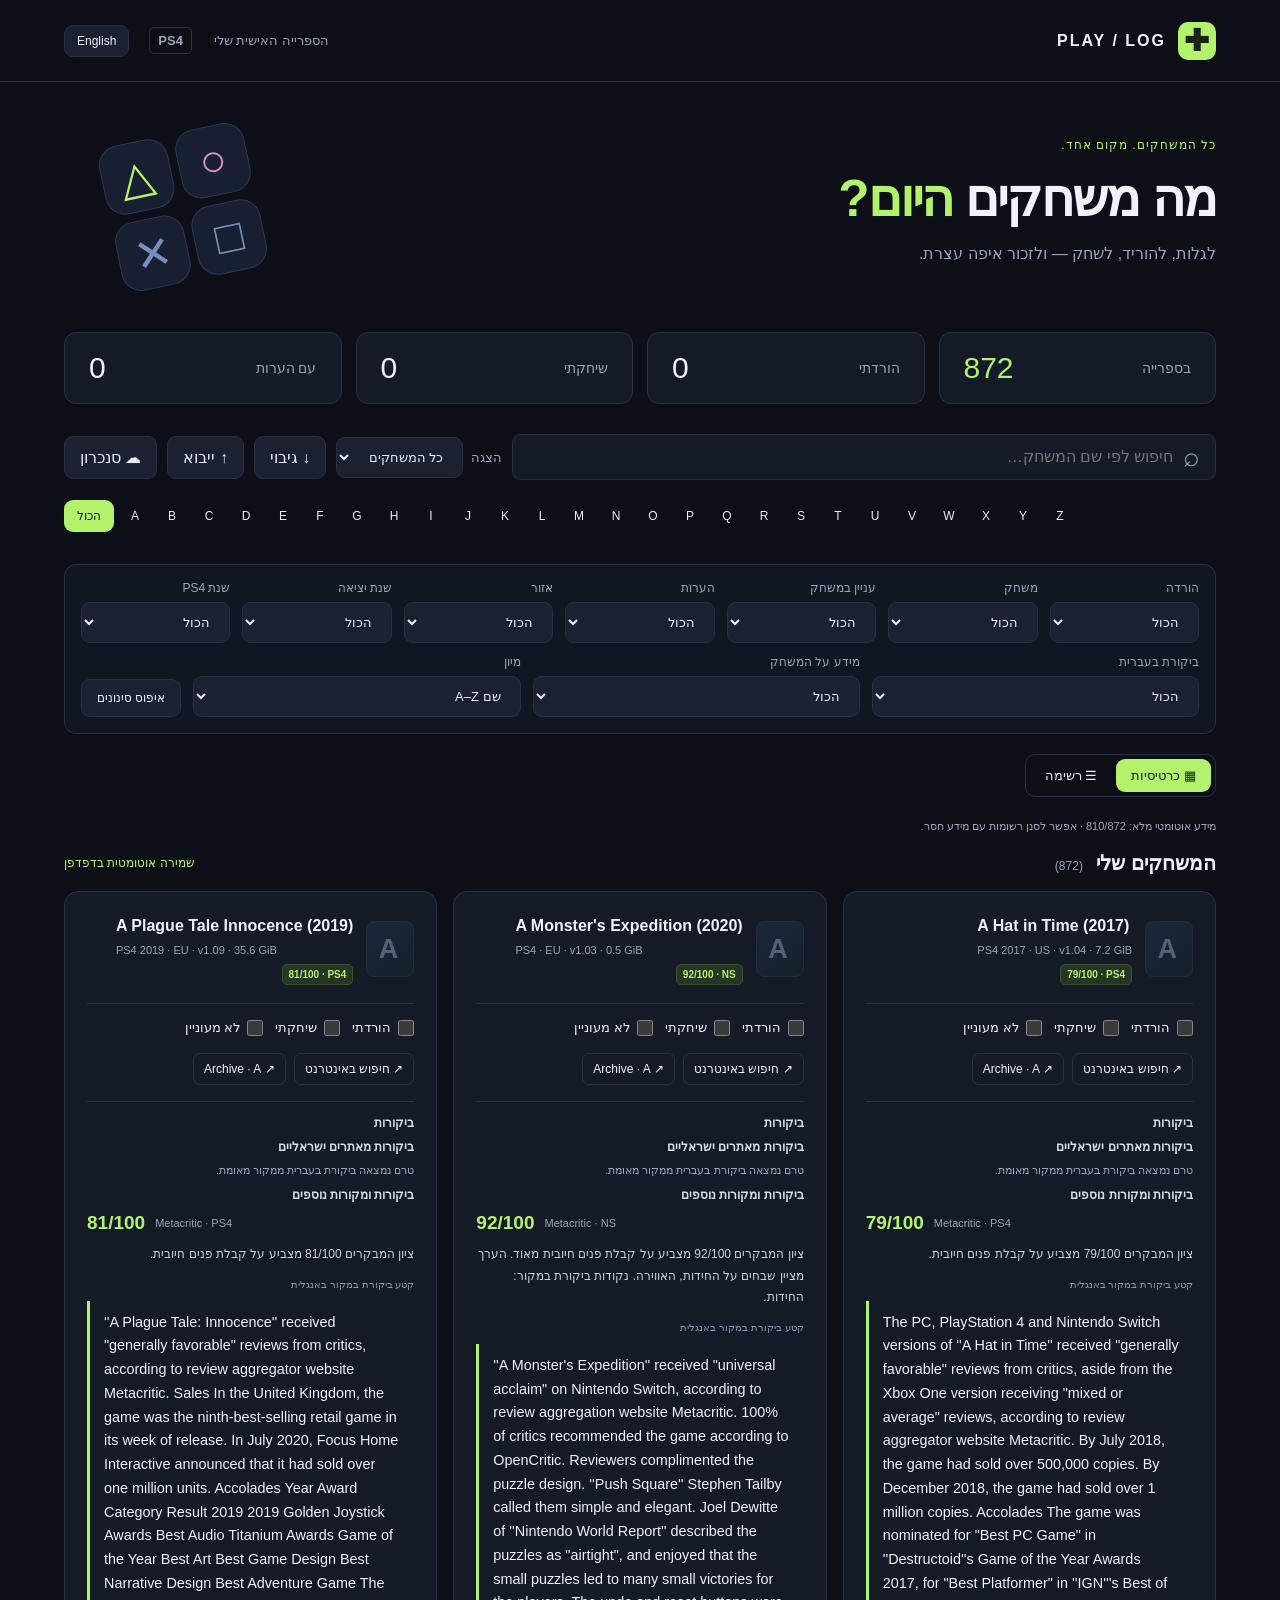
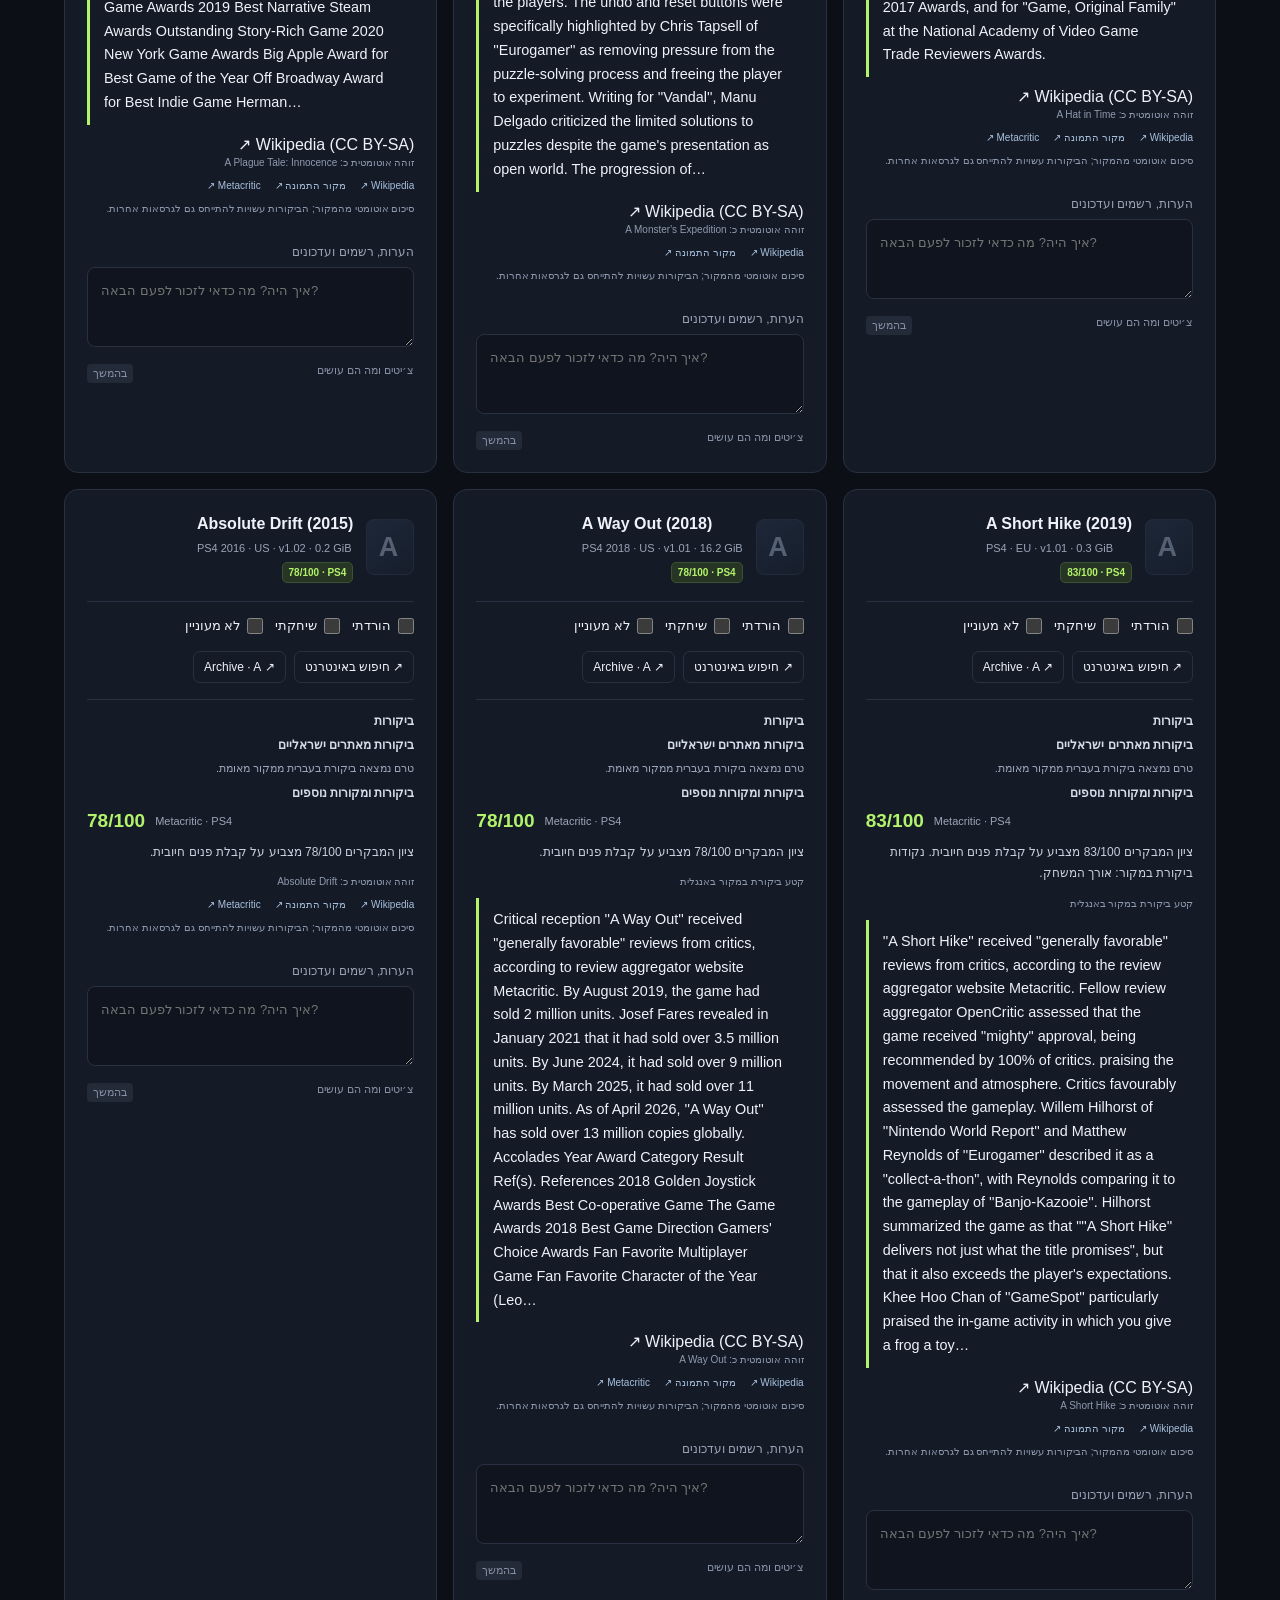
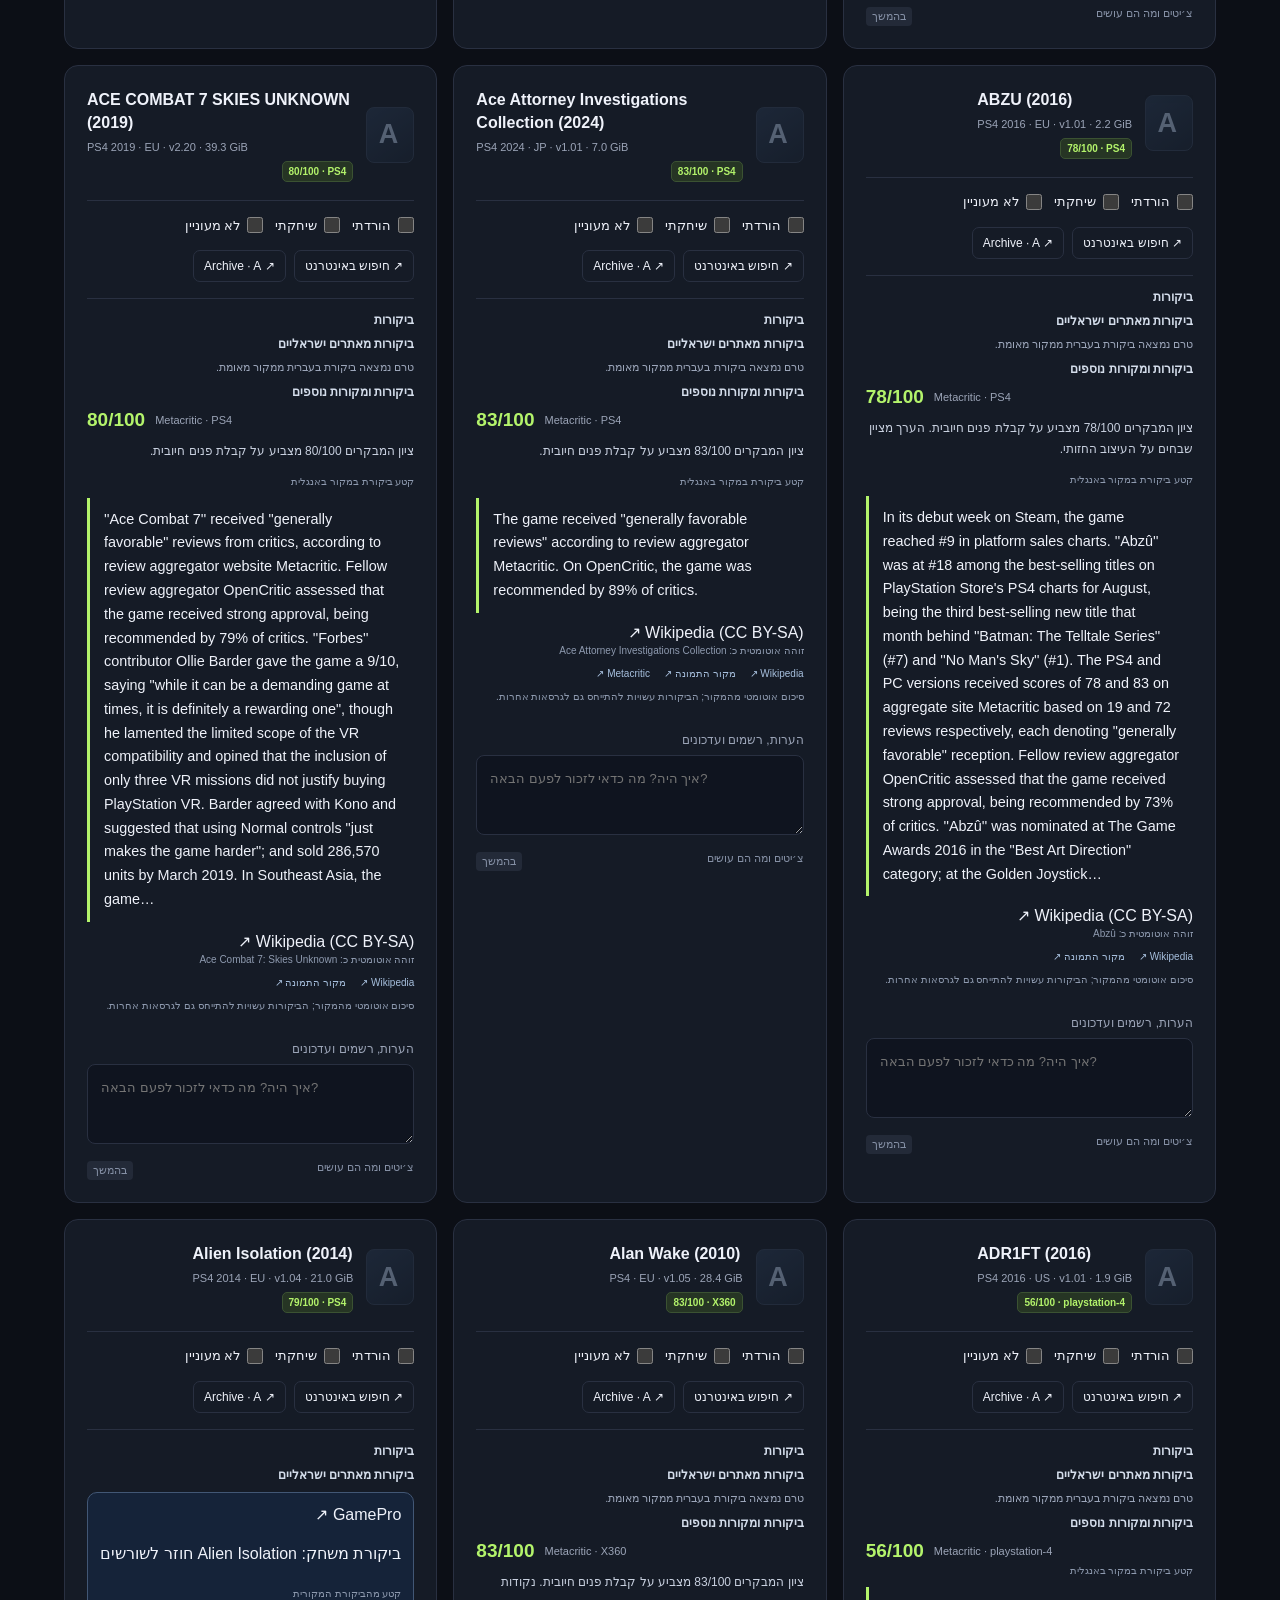
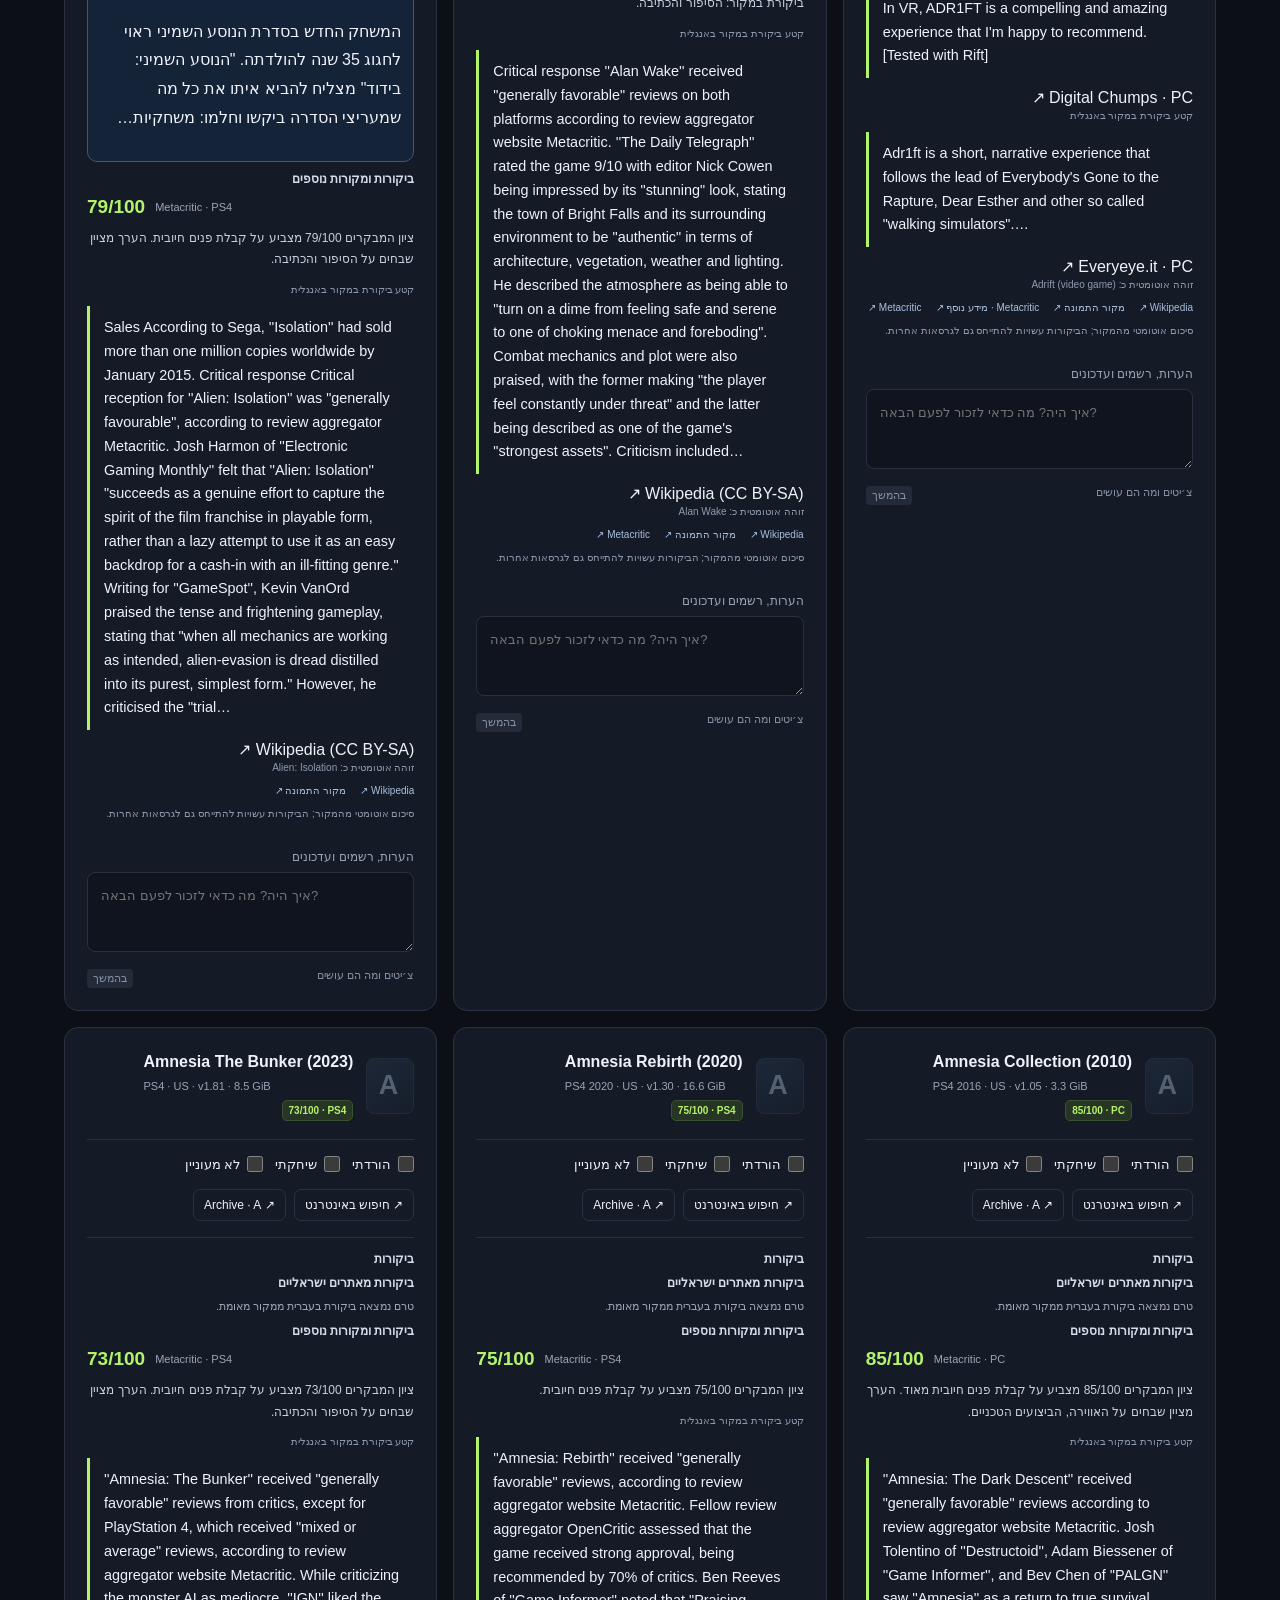
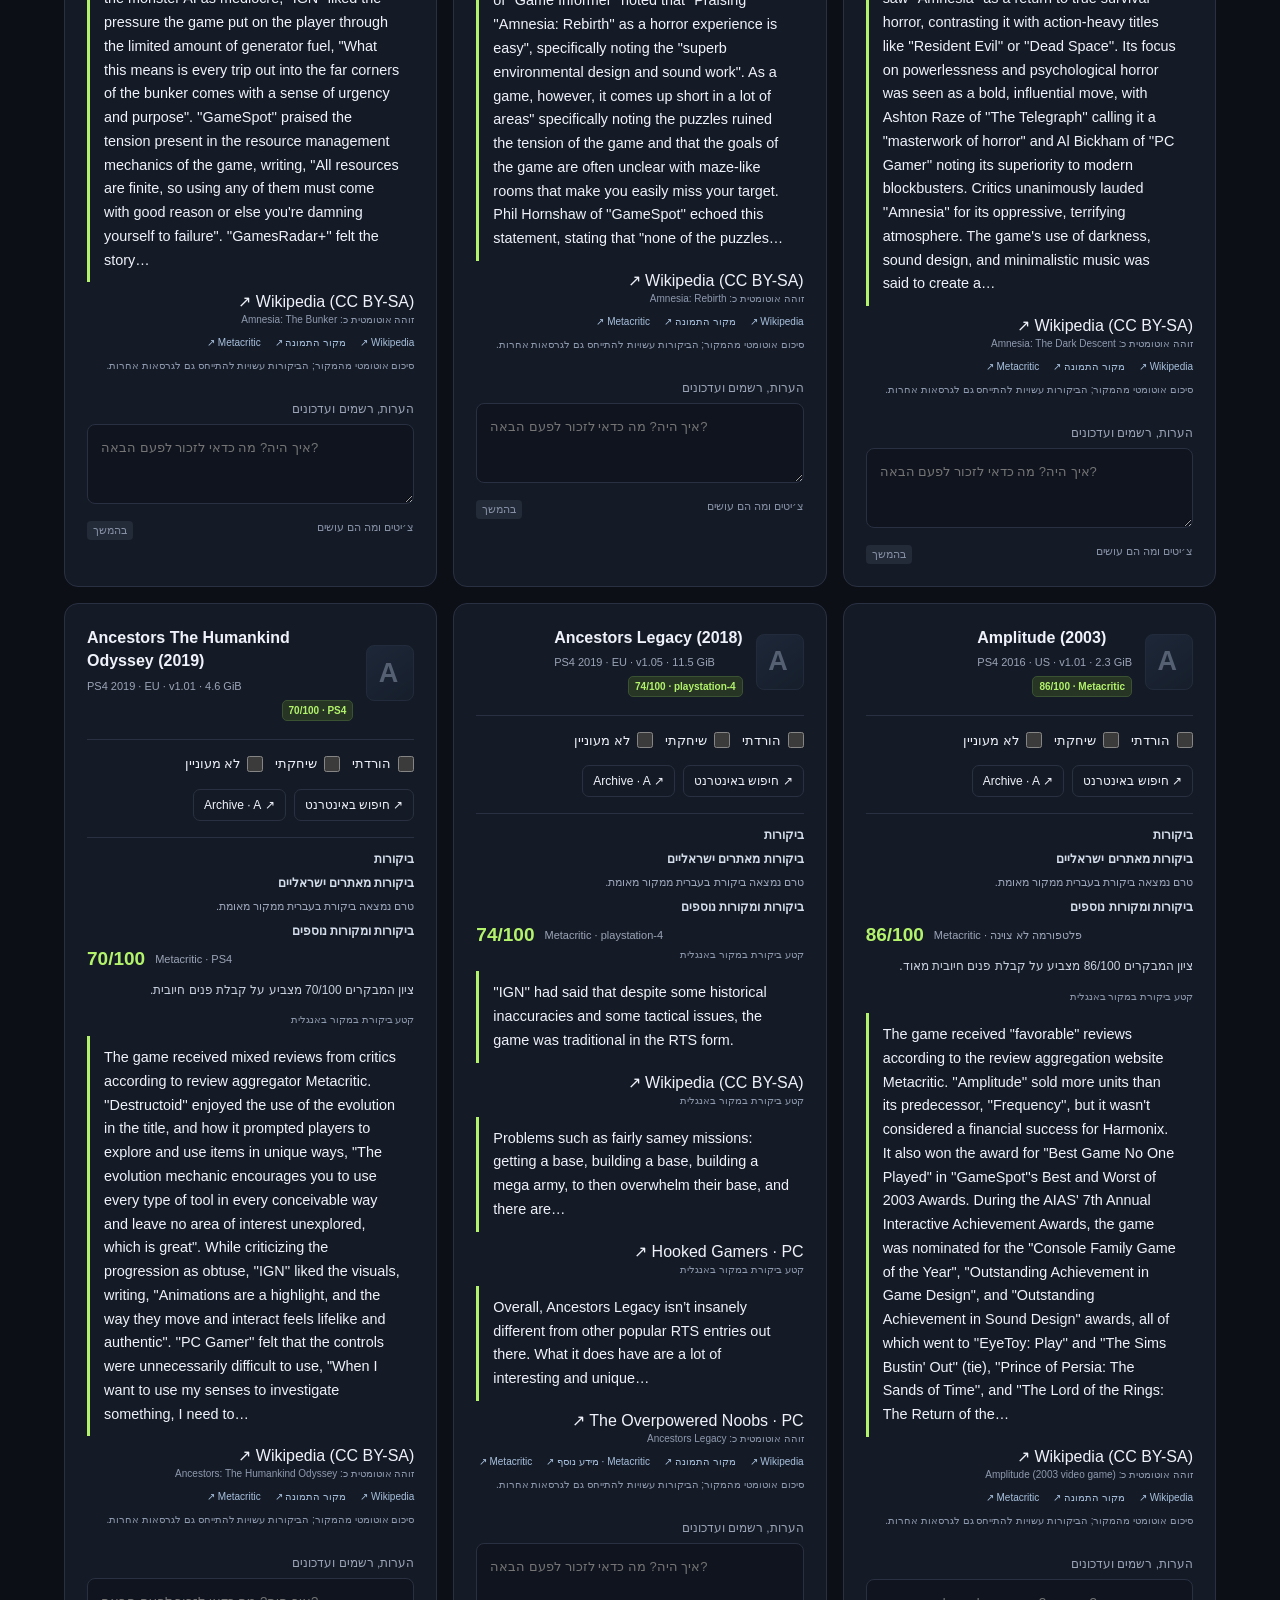
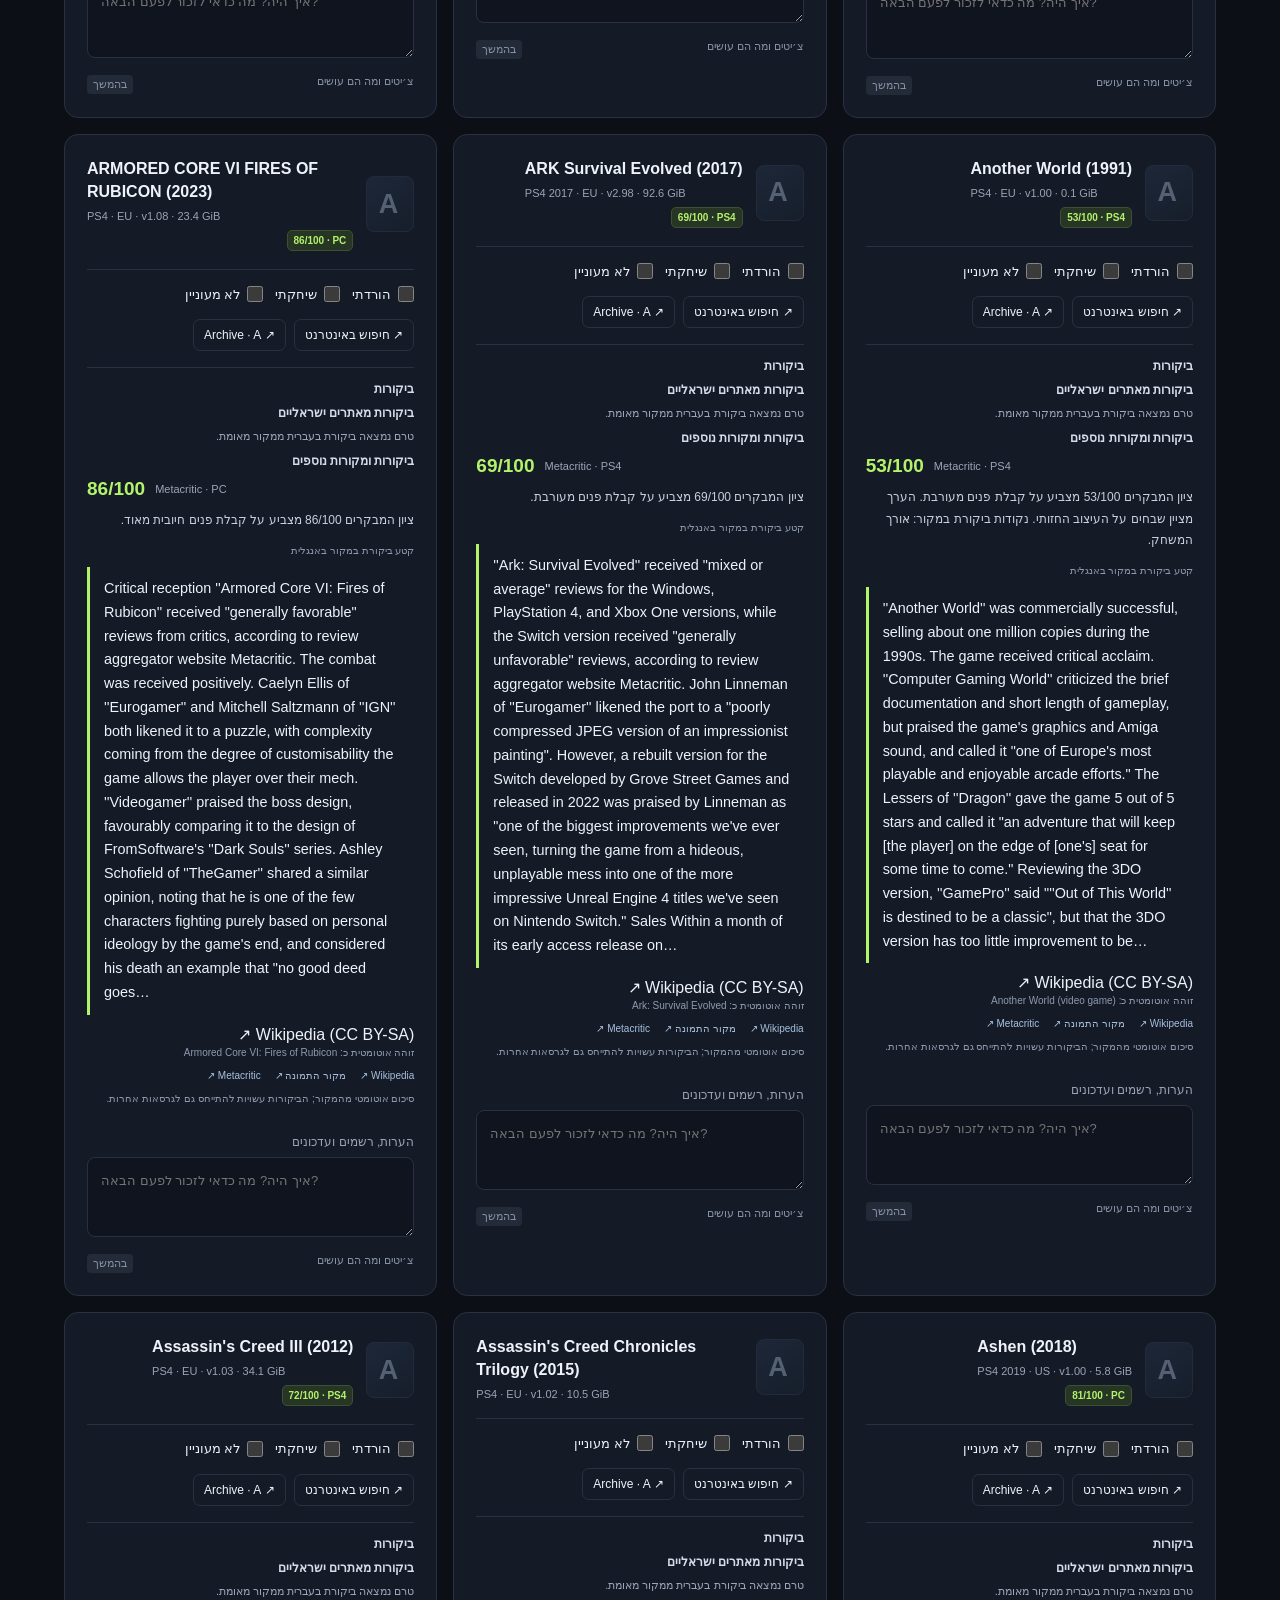
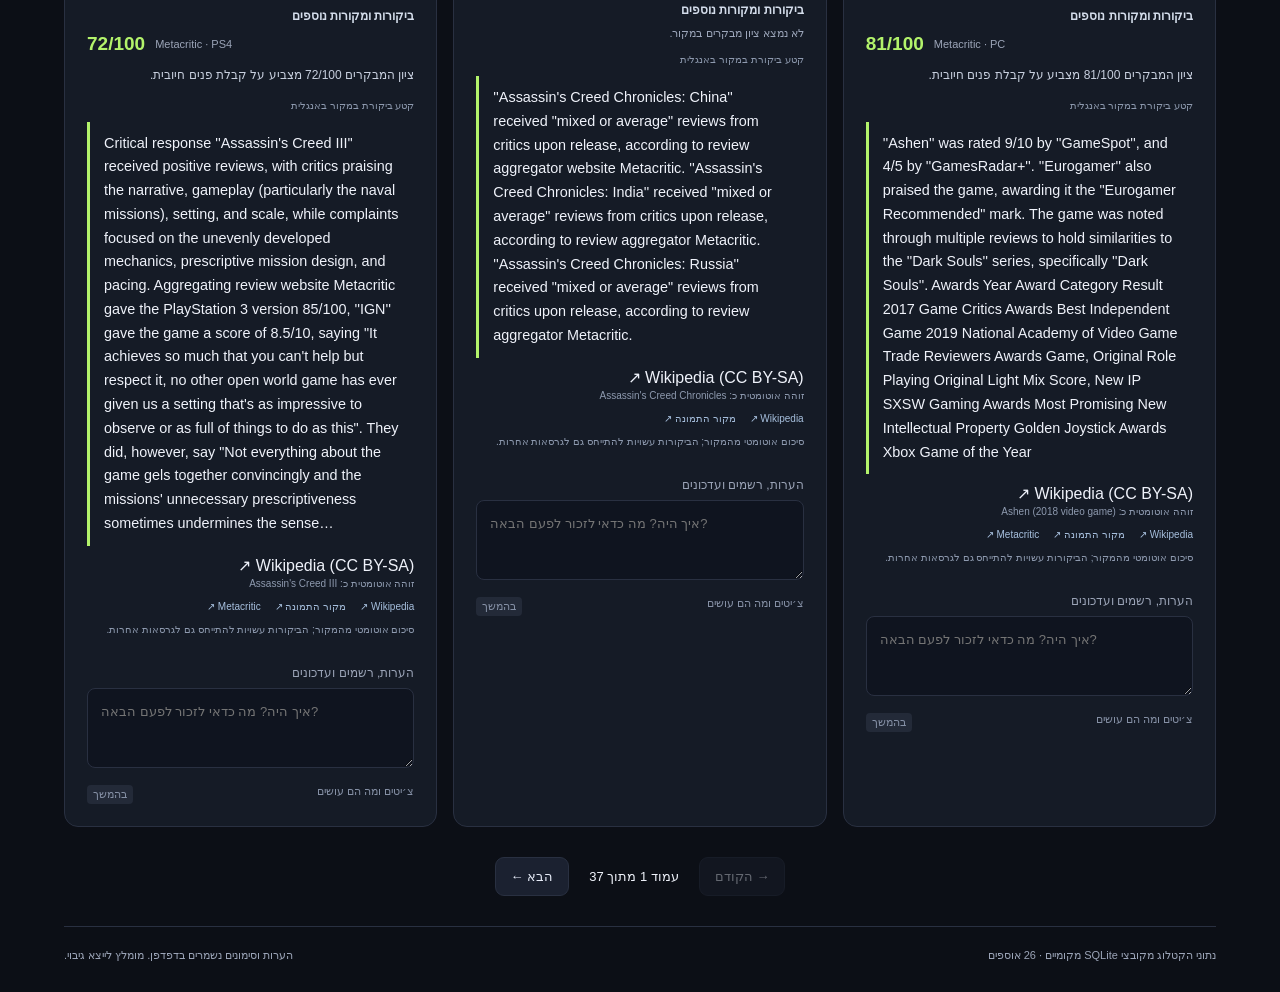
==== index.html @ f8b582ff "Add interest tracking, fill game metadata and show Hebrew editorial reviews" ====
<!doctype html>
<html lang="he" dir="rtl">
<head>
  <meta charset="utf-8"><meta name="viewport" content="width=device-width, initial-scale=1">
  <meta name="color-scheme" content="dark"><meta name="referrer" content="no-referrer">
  <title>Gaming Catalog · ספריית המשחקים שלי</title>
  <link rel="stylesheet" href="styles.css">
  <script defer src="data/catalog.js"></script><script defer src="data/metadata.js"></script><script defer src="data/hebrew-reviews.js"></script><script defer src="i18n.js"></script><script defer src="app.js"></script><script defer src="sync.js"></script>
</head>
<body>
  <header><a class="brand" href="./"><span class="brand-icon">✚</span><span dir="ltr">PLAY / LOG</span></a><div class="header-tools"><span class="edition">הספרייה האישית שלי <b>PS4</b></span><button id="language" type="button" aria-label="Switch to English">English</button></div></header>
  <main>
    <section class="hero"><div><span class="eyebrow">כל המשחקים. מקום אחד.</span><h1>מה משחקים <em>היום?</em></h1><p>לגלות, להוריד, לשחק — ולזכור איפה עצרת.</p></div><div class="hero-art" aria-hidden="true"><span>△</span><span>○</span><span>✕</span><span>□</span></div></section>
    <section class="stats" aria-label="סיכום הספרייה"><div><span>בספרייה</span><strong id="total">—</strong></div><div><span>הורדתי</span><strong id="downloadedCount">0</strong></div><div><span>שיחקתי</span><strong id="playedCount">0</strong></div><div><span>עם הערות</span><strong id="notesCount">0</strong></div></section>
    <section class="toolbar"><label class="search"><span>⌕</span><input id="search" type="search" placeholder="חיפוש לפי שם המשחק…" aria-label="חיפוש משחק"></label><label class="filter-label">הצגה<select id="filter"><option value="all">כל המשחקים</option><option value="downloaded">הורדתי</option><option value="notDownloaded">טרם הורדתי</option><option value="played">שיחקתי</option><option value="notPlayed">טרם שיחקתי</option><option value="notes">עם הערות</option></select></label><button id="export">↓ גיבוי</button><button id="import">↑ ייבוא</button><input id="importFile" type="file" accept="application/json,.json" hidden><button id="syncSettings">☁ סנכרון</button></section>
    <nav id="letters" aria-label="סינון לפי אות"></nav>
    <section class="extra-filters" aria-label="סינונים נוספים">
      <label><span>הורדה</span><select id="downloadFilter"><option value="all">הכול</option><option value="yes">הורדתי</option><option value="no">טרם הורדתי</option></select></label>
      <label><span>משחק</span><select id="playFilter"><option value="all">הכול</option><option value="yes">שיחקתי</option><option value="no">טרם שיחקתי</option></select></label>
      <label><span>עניין במשחק</span><select id="interestFilter"><option value="all">הכול</option><option value="no">הסתר לא מעוניין</option><option value="yes">רק לא מעוניין</option></select></label>
      <label><span>הערות</span><select id="notesFilter"><option value="all">הכול</option><option value="yes">עם הערות</option><option value="no">ללא הערות</option></select></label>
      <label><span>אזור</span><select id="regionFilter"><option value="all">הכול</option></select></label>
      <label><span>שנת יציאה</span><select id="yearFilter"><option value="all">הכול</option><option value="unknown">חסר מידע</option></select></label>
      <label><span>שנת PS4</span><select id="ps4YearFilter"><option value="all">הכול</option><option value="unknown">חסר מידע</option></select></label>
      <label><span>ביקורת בעברית</span><select id="hebrewReviewFilter"><option value="all">הכול</option><option value="yes">יש ביקורת בעברית</option><option value="no">ללא ביקורת בעברית</option></select></label>
<label><span>מידע על המשחק</span><select id="metadataFilter"><option value="all">הכול</option><option value="complete">מידע מלא</option><option value="incomplete">מידע חלקי או חסר</option></select></label>
      <label><span>מיון</span><select id="sort"><option value="az">שם A–Z</option><option value="za">שם Z–A</option><option value="sizeDesc">גודל: מהגדול לקטן</option><option value="sizeAsc">גודל: מהקטן לגדול</option></select></label>
      <button id="resetFilters">איפוס סינונים</button>
    </section>
    <div class="view-controls"><div class="view-switch" role="group" aria-label="תצוגה"><button id="cardsView" aria-pressed="true">▦ כרטיסיות</button><button id="listView" aria-pressed="false">☰ רשימה</button></div><div id="collapseControls" hidden><button id="expandAll">פתח הכול בעמוד</button><button id="collapseAll">סגור הכול בעמוד</button></div></div>
    <p id="metadataCoverage" class="metadata-coverage"></p>
    <div class="list-heading"><h2>המשחקים שלי <span id="resultCount"></span></h2><span id="saveStatus" role="status">שמירה אוטומטית בדפדפן</span></div>
    <div id="notice" role="alert" hidden></div>
    <section id="games" class="games" aria-label="רשימת משחקים"></section>
    <div id="empty" hidden>לא נמצאו משחקים. אפשר לשנות את החיפוש או הסינון.</div>
    <div class="pagination"><button id="previous">→ הקודם</button><span id="pageLabel"></span><button id="next">הבא ←</button></div>
    <footer><span>נתוני הקטלוג מקובצי SQLite מקומיים · <span id="sourceCount"></span> אוספים</span><span>הערות וסימונים נשמרים בדפדפן. מומלץ לייצא גיבוי.</span></footer>
  </main>
  <dialog id="syncDialog"><form method="dialog"><button class="close" aria-label="סגירה">✕</button><h2>סנכרון בין מכשירים</h2><div id="syncContent"></div></form></dialog>
  <dialog id="imageDialog" class="image-dialog" aria-labelledby="imageTitle">
    <div class="image-dialog-heading"><h2 id="imageTitle" dir="auto"></h2><button id="closeImage" type="button" aria-label="סגירה" autofocus>✕</button></div>
    <img id="largeImage" alt="" referrerpolicy="no-referrer">
    <p id="imageError" role="status" hidden>לא ניתן לטעון את התמונה כרגע.</p>
  </dialog>
</body></html>
---- styles.css ----
:root{font-family:Arial,"Segoe UI",sans-serif;color:#eff2fa;background:#0c0f16;--muted:#9ba4b7;--line:#293041;--accent:#b3f36b}*{box-sizing:border-box}body{margin:0}button,input,textarea,select{font:inherit}button,a,input,select,textarea{-webkit-tap-highlight-color:transparent}button{cursor:pointer}button:disabled{opacity:.4;cursor:default}button,select{background:#1b2130;border:1px solid var(--line);border-radius:9px;color:#e8edf9;padding:11px 15px}button:hover:not(:disabled),a:hover{border-color:var(--accent);color:var(--accent)}:focus-visible{outline:2px solid var(--accent);outline-offset:3px}header{height:82px;border-bottom:1px solid var(--line);display:flex;align-items:center;justify-content:space-between;padding:0 max(5vw,20px)}a{color:inherit;text-decoration:none}.brand{display:flex;align-items:center;gap:12px;font-weight:900;letter-spacing:2px}.brand-icon{display:grid;place-items:center;background:var(--accent);color:#172215;border-radius:10px;font-size:30px;width:38px;height:38px}.edition{font-size:13px;color:var(--muted)}.edition b{margin-inline-start:18px;border:1px solid var(--line);border-radius:5px;padding:5px 8px}main{max-width:1390px;margin:auto;padding:0 5vw}.hero{display:flex;justify-content:space-between;align-items:center;min-height:250px}.eyebrow{font-size:12px;color:var(--accent);letter-spacing:1px}h1{font-size:clamp(32px,4vw,56px);margin:15px 0;letter-spacing:-1.8px}h1 em{font-style:normal;color:var(--accent)}.hero p{color:var(--muted);font-size:16px}.hero-art{direction:ltr;display:grid;grid-template-columns:1fr 1fr;gap:8px;transform:rotate(-12deg);margin-inline:45px;font-size:45px;color:#758fbd}.hero-art span{display:grid;place-items:center;background:#171f30;border:1px solid #2c3952;border-radius:20px;width:70px;height:70px}.hero-art span:nth-child(2){color:#d993bd}.hero-art span:nth-child(1){color:var(--accent)}.stats{display:grid;grid-template-columns:repeat(4,1fr);gap:14px;margin-bottom:30px}.stats>div{background:#151b26;border:1px solid var(--line);border-radius:12px;padding:18px 24px;display:flex;justify-content:space-between;align-items:center}.stats span{color:var(--muted);font-size:14px}.stats strong{font-size:30px;font-weight:500}.stats>div:first-child strong{color:var(--accent)}.toolbar{display:flex;gap:10px;align-items:center;flex-wrap:wrap}.search{flex:1;min-width:210px;display:flex;align-items:center;gap:10px;border:1px solid var(--line);background:#151b26;border-radius:9px;padding:0 15px}.search span{font-size:28px;color:var(--muted)}input,textarea{background:transparent;color:#eff2fa;border:0;padding:13px;width:100%}input[type=search]{padding:13px 0;min-width:0}.filter-label{display:flex;align-items:center;gap:8px;font-size:13px;color:var(--muted)}#letters{direction:ltr;display:flex;gap:5px;flex-wrap:wrap;margin:20px 0 32px}#letters button{padding:8px 0;width:32px;background:transparent;border-color:transparent;font-size:12px}#letters button:first-child{width:50px}#letters button.active{background:var(--accent);color:#142110}.list-heading{display:flex;align-items:center;justify-content:space-between;gap:15px;margin-bottom:16px}h2{font-size:20px;margin:0}#resultCount{font-size:12px;font-weight:normal;color:var(--muted);margin:0 8px}#saveStatus{font-size:12px;color:var(--accent)}.games{display:grid;grid-template-columns:repeat(3,minmax(0,1fr));gap:16px}.game{background:#151b26;border:1px solid var(--line);border-radius:14px;padding:22px;position:relative;overflow:hidden}.game-top{display:flex;gap:13px;align-items:center;margin-bottom:18px;min-height:65px}.monogram{width:48px;height:56px;flex-shrink:0;border:1px solid #36445b;background:linear-gradient(145deg,#293a53,#192434);color:#b5c9e7;border-radius:8px;display:grid;place-items:center;font-size:27px;font-weight:700}.game h3{font-size:16px;line-height:1.45;margin:0 0 7px;overflow-wrap:anywhere}.meta{color:var(--muted);font-size:11px}.checks{display:flex;gap:12px;border-top:1px solid var(--line);padding-top:16px;margin-bottom:17px}.checks label{display:flex;align-items:center;gap:7px;font-size:13px;cursor:pointer}.checks input{width:16px;height:16px;margin:0;accent-color:var(--accent)}.links{display:flex;gap:8px;margin-bottom:16px}.links a{font-size:12px;border:1px solid var(--line);padding:8px 10px;border-radius:7px}.notes-label{font-size:12px;color:var(--muted);display:block}.game textarea{background:#0f141f;border:1px solid #293041;border-radius:8px;resize:vertical;min-height:80px;margin-top:8px;font-size:13px;line-height:1.6}.cheats{display:flex;justify-content:space-between;color:#8590a5;font-size:11px;margin-top:14px}.cheats span:last-child{background:#232a38;border-radius:4px;padding:3px 6px}.pagination{display:flex;gap:20px;align-items:center;justify-content:center;margin:30px 0;font-size:13px}footer{border-top:1px solid var(--line);padding:22px 0 30px;display:flex;justify-content:space-between;gap:12px;font-size:11px;color:var(--muted)}#notice{padding:15px;border:1px solid #d5a350;background:#31291b;border-radius:8px;margin-bottom:16px}#empty{padding:60px;text-align:center;color:var(--muted)}dialog{color:#eff2fa;background:#151b26;border:1px solid var(--line);border-radius:15px;max-width:540px;width:90%;padding:28px}dialog::backdrop{background:#000a}.close{float:left;padding:5px 10px}dialog p{line-height:1.7;color:var(--muted)}dialog input{border:1px solid var(--line);border-radius:8px;margin:8px 0 16px}dialog label{font-size:13px}dialog a{color:var(--accent)}@media(min-width:1450px){main{padding:0 35px}}@media(max-width:1000px){.games{grid-template-columns:repeat(2,minmax(0,1fr))}.stats>div{padding:16px}.stats strong{font-size:25px}.hero-art{margin-inline:15px}}@media(max-width:650px){header{height:65px}.edition{font-size:11px}.edition b{display:none}.hero{min-height:210px}.hero-art{font-size:28px;gap:5px;margin-inline:5px}.hero-art span{width:40px;height:40px;border-radius:10px}.hero p{font-size:13px}.stats{grid-template-columns:repeat(2,1fr);gap:9px;margin-bottom:20px}.games{grid-template-columns:1fr}.toolbar>.search{flex-basis:100%}.toolbar button{padding:10px;font-size:12px}.filter-label>select{max-width:130px;font-size:12px}#letters{margin-bottom:22px;gap:3px}.list-heading{align-items:flex-start;flex-direction:column}footer{flex-direction:column}.game{padding:20px}h1{font-size:34px}}
:root{--row-hover:#1b2535}
.header-tools{display:flex;align-items:center;gap:20px}#language{font-size:12px;padding:8px 12px}.extra-filters{display:flex;align-items:end;gap:12px;flex-wrap:wrap;border:1px solid var(--line);background:#111722;border-radius:12px;padding:16px;margin-bottom:20px}.extra-filters label{display:flex;flex-direction:column;gap:7px;flex:1;min-width:120px;font-size:12px;color:var(--muted)}.extra-filters select{font-size:13px;width:100%}.extra-filters button{font-size:12px}.view-controls{display:flex;justify-content:space-between;gap:12px;align-items:center;margin:0 0 20px}.view-switch{display:flex;border:1px solid var(--line);padding:4px;border-radius:10px;gap:4px}.view-switch button{border:0;background:transparent;padding:9px 15px;font-size:13px}.view-switch button[aria-pressed=true]{background:var(--accent);color:#142110}#collapseControls button{background:transparent;font-size:12px;padding:9px 12px}.games.list-view{display:flex;flex-direction:column;gap:8px}.game.game-row{padding:0;border-radius:10px}.row-heading{display:flex;align-items:center;gap:24px;padding:0 20px}.row-toggle{display:flex;align-items:center;gap:16px;text-align:start;border:0;background:transparent;flex:1;min-width:0;padding:15px 0}.row-toggle:hover:not(:disabled){color:inherit}.row-heading:hover{background:var(--row-hover)}.row-arrow{color:var(--accent);font-size:18px;width:12px;flex-shrink:0}.game-row .game-top{margin:0;min-height:0;min-width:0;flex:1}.game-row .game-top>div:last-child{min-width:0}.game-row h3{margin:0 0 5px;font-size:15px;text-align:start}.game-row .monogram{width:36px;height:42px;font-size:21px;border-radius:6px}.game-row .checks{margin:0;padding:0;border:0;gap:24px;flex-shrink:0}.game-row .checks label{min-width:80px}.row-details{border-top:1px solid var(--line);padding:20px 25px;background:#101722}.row-details .notes-label{max-width:850px}.row-details textarea{min-height:100px}.row-details .cheats{max-width:850px}html[dir=ltr] .close{float:right}html[dir=ltr] h1{letter-spacing:-1.4px}html[dir=ltr] .hero-art{margin-inline:20px}.extra-filters+ .view-controls{margin-top:0}@media(max-width:650px){.header-tools{gap:8px}.header-tools .edition{display:none}.extra-filters{gap:10px;padding:12px}.extra-filters label{min-width:calc(50% - 10px)}.view-controls{flex-wrap:wrap;gap:10px}.row-heading{flex-wrap:wrap;gap:0;padding:0 14px 14px}.row-toggle{flex-basis:100%;gap:10px}.game-row .checks{padding-inline-start:22px;gap:25px}.game-row .checks label{font-size:12px}.row-details{padding:16px}.game-row h3{font-size:14px}.game-row .monogram{width:30px;height:36px;font-size:18px}.game-row .game-top{gap:9px}.game-row .meta{font-size:10px}html[dir=ltr] h1{font-size:29px}html[dir=ltr] .hero-art{display:none}html[dir=ltr] .hero p{line-height:1.7}}
/* Sourced metadata and cover thumbnails. */
.game .monogram.cover{width:74px;height:100px;padding:0;border:0;border-radius:7px;overflow:hidden;background:#0b111c}.cover img{width:100%;height:100%;object-fit:contain;display:block}.game-row .monogram.cover{width:42px;height:58px}.game .score-chip{display:inline-block;font-size:10px;font-weight:700;color:var(--accent);background:#263524;border:1px solid #3b5232;border-radius:5px;padding:4px 6px;margin-top:8px;direction:ltr}.review-block{border-top:1px solid var(--line);padding:14px 0;margin-bottom:14px}.review-block h4{font-size:12px;margin:0 0 10px;color:#d4ddeb}.critic-score{display:flex;gap:10px;align-items:center;direction:ltr;justify-content:flex-start;font-size:11px;color:var(--muted)}.critic-score strong{color:var(--accent);font-size:19px}.review-summary{font-size:12px;line-height:1.8;color:#c8d0df;margin:10px 0;max-width:850px}.review-sources{display:flex;gap:14px;flex-wrap:wrap;font-size:10px;color:#a6bfdd;margin:9px 0}.review-block small{display:block;color:#8e9aaf;font-size:10px;line-height:1.7}.metadata-missing{font-size:11px;color:#9ca6ba;margin-top:6px;display:block}.metadata-coverage{font-size:11px;color:var(--muted);line-height:1.8;margin:0 0 14px}.game-row .review-block{border-top:0;padding-top:0;max-width:850px}.extra-filters label{min-width:135px}@media(max-width:650px){.game-row .monogram.cover{width:38px;height:52px}.extra-filters label{min-width:calc(50% - 10px)}}
/* Accessible cover lightbox, shared by card and list views. */
button.monogram.cover{cursor:zoom-in}button.monogram.cover:hover:not(:disabled){box-shadow:0 0 0 2px var(--accent)}.image-dialog{width:fit-content;max-width:94vw;max-height:94dvh;padding:18px;border-radius:14px;overflow:auto}.image-dialog::backdrop{background:#000d}.image-dialog-heading{display:flex;align-items:center;justify-content:space-between;gap:24px;margin-bottom:14px}.image-dialog-heading h2{font-size:18px;overflow-wrap:anywhere;max-width:70vw}#closeImage{flex-shrink:0;padding:8px 12px}#largeImage{display:block;max-width:86vw;max-height:75dvh;width:auto;height:auto;object-fit:contain;margin:auto}#largeImage[hidden]{display:none}body:has(#imageDialog[open]){overflow:hidden}.game-row .row-heading{gap:14px}.game-row .row-toggle .game-top{display:block}@media(max-width:650px){.game-row .row-toggle{flex-basis:0}.game-row .checks{flex-basis:100%;padding-inline-start:52px}.image-dialog{padding:12px}.image-dialog-heading{gap:12px}.image-dialog-heading h2{font-size:15px}#largeImage{max-width:86vw;max-height:72dvh}}
.checks{flex-wrap:wrap}.interest-reason{margin-bottom:16px}.interest-reason[hidden]{display:none}.game-row .checks{gap:14px}@media(max-width:650px){.game-row .checks{gap:12px;padding-inline-start:0}.game-row .checks label{min-width:0}}

.source-review{margin:8px 0 10px;padding:10px 14px;border-inline-start:3px solid var(--accent);font-size:.9rem;line-height:1.65;text-align:left;white-space:normal}

.hebrew-review{border:1px solid #425775;border-radius:10px;padding:12px;margin:10px 0;background:#152339}.hebrew-review p{line-height:1.8;text-align:right}.hebrew-review small{display:block;margin-top:7px}.local-score{margin-inline-start:12px}.hebrew-reviews-title{margin-top:12px}
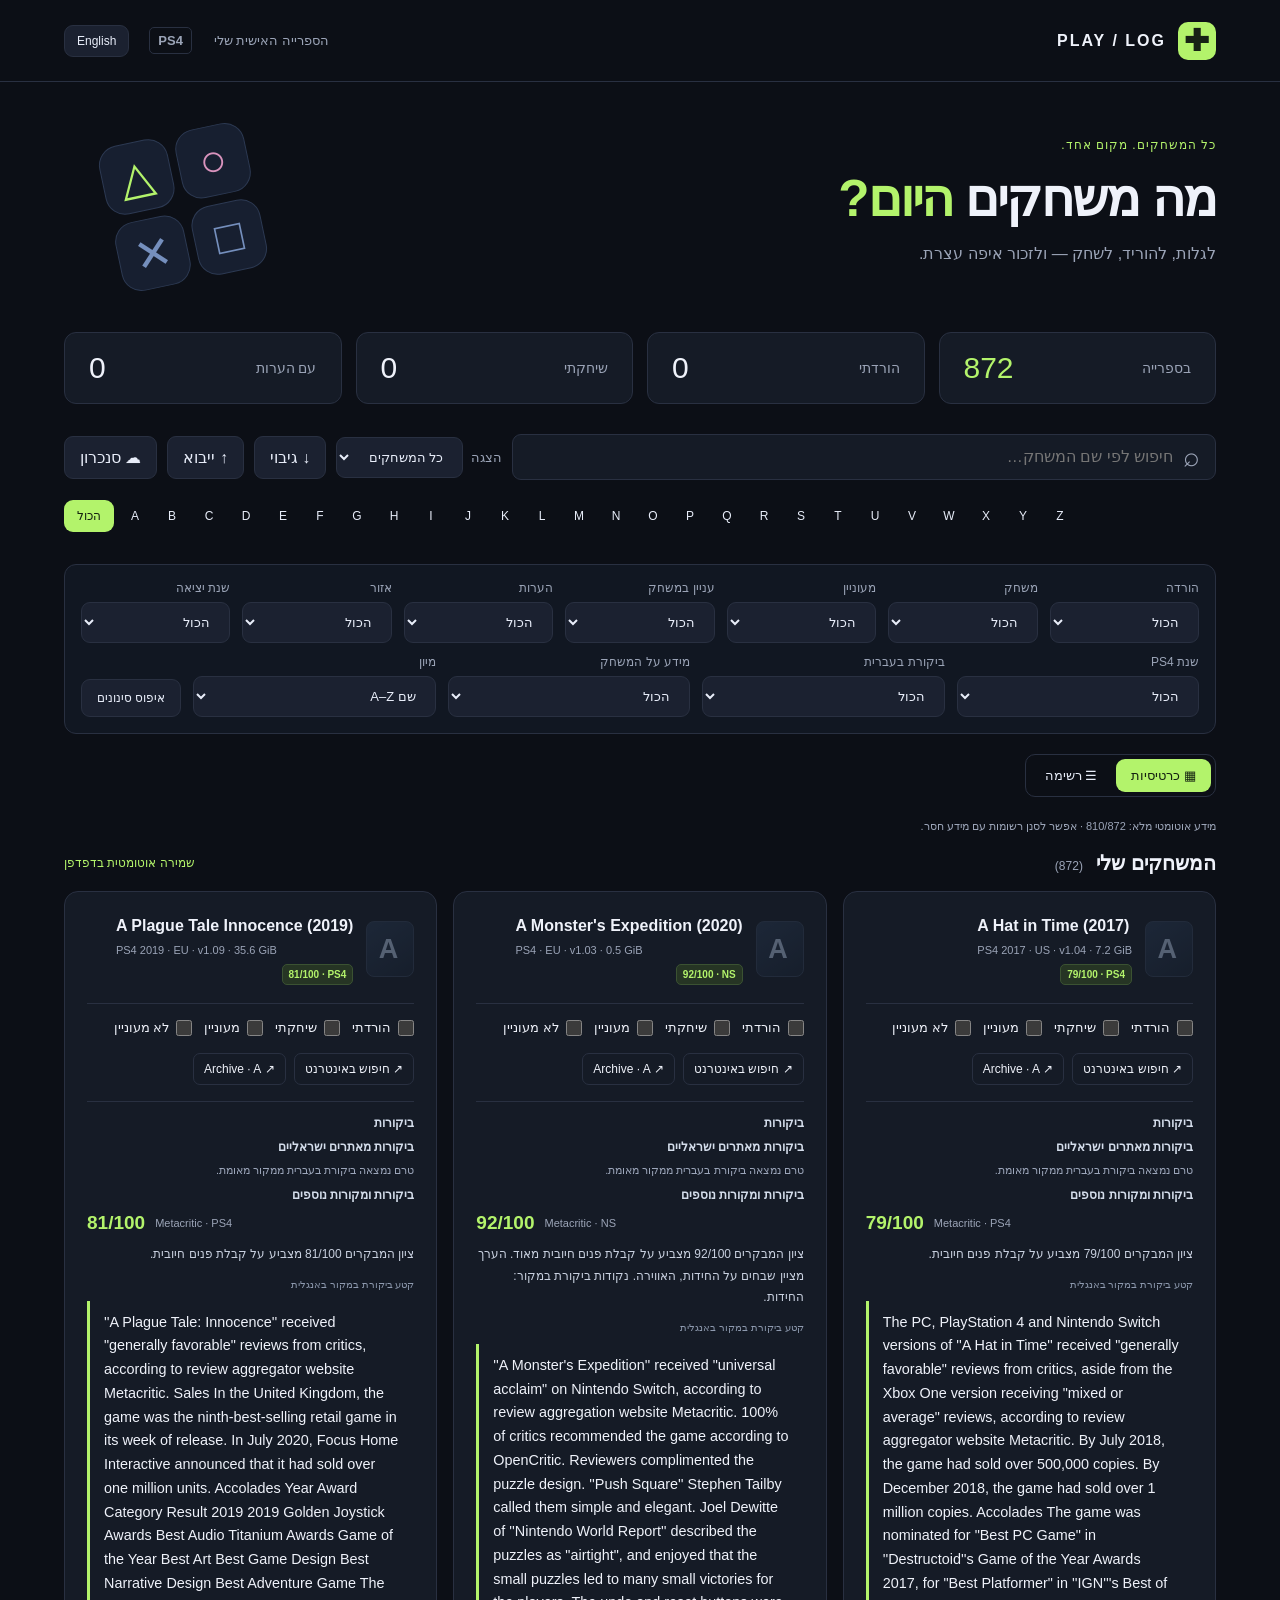
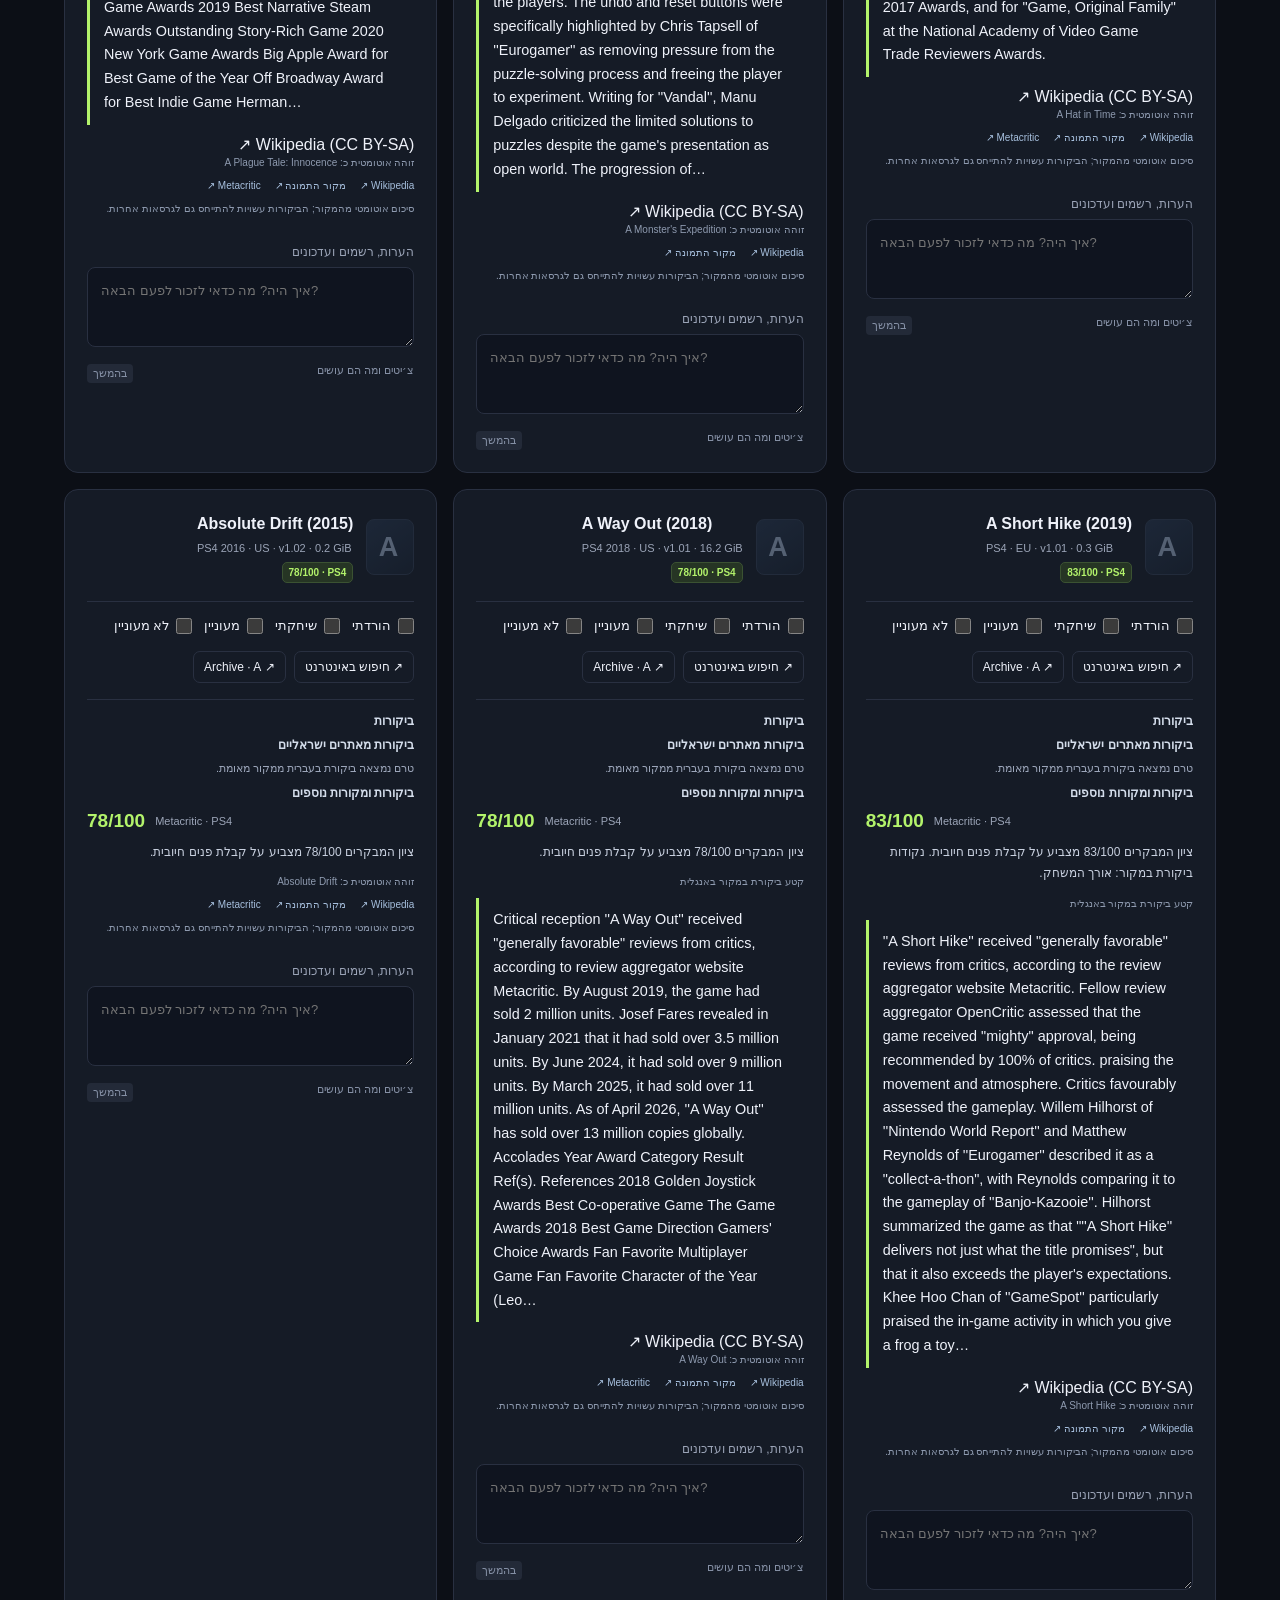
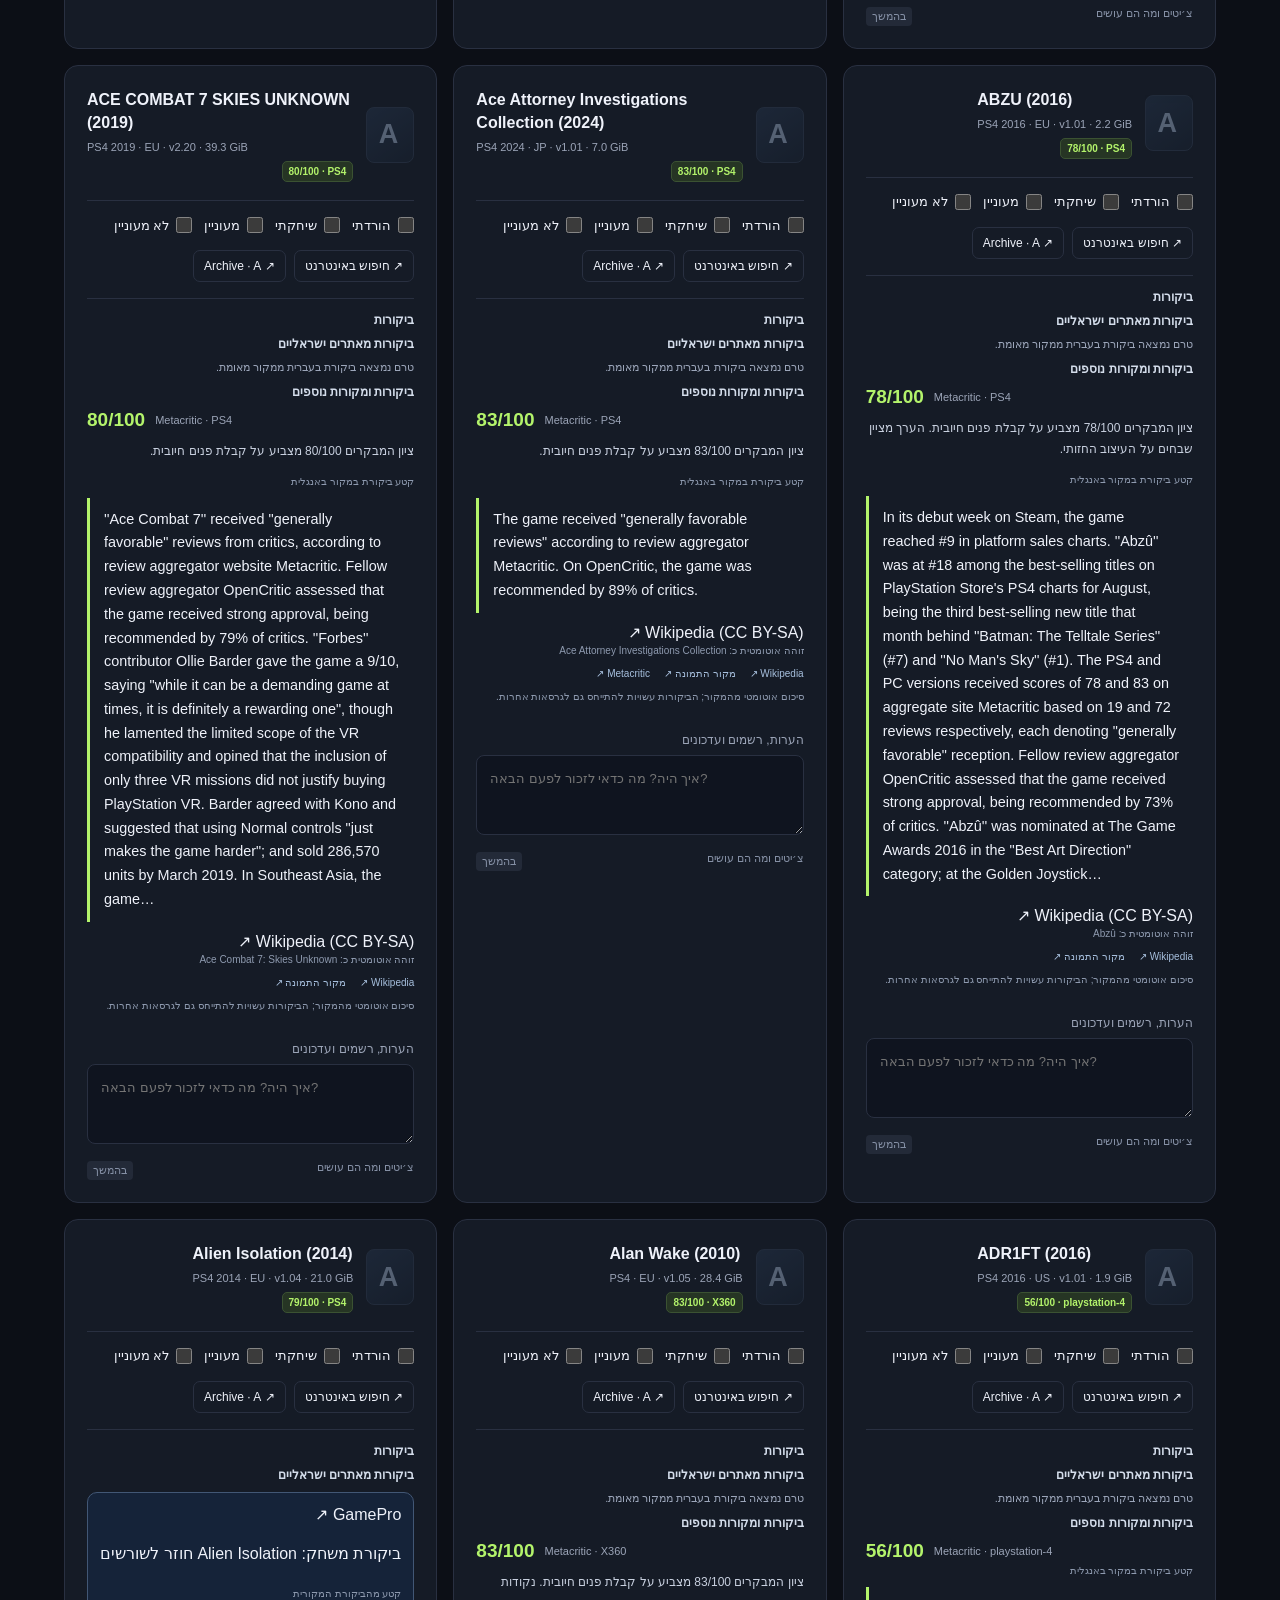
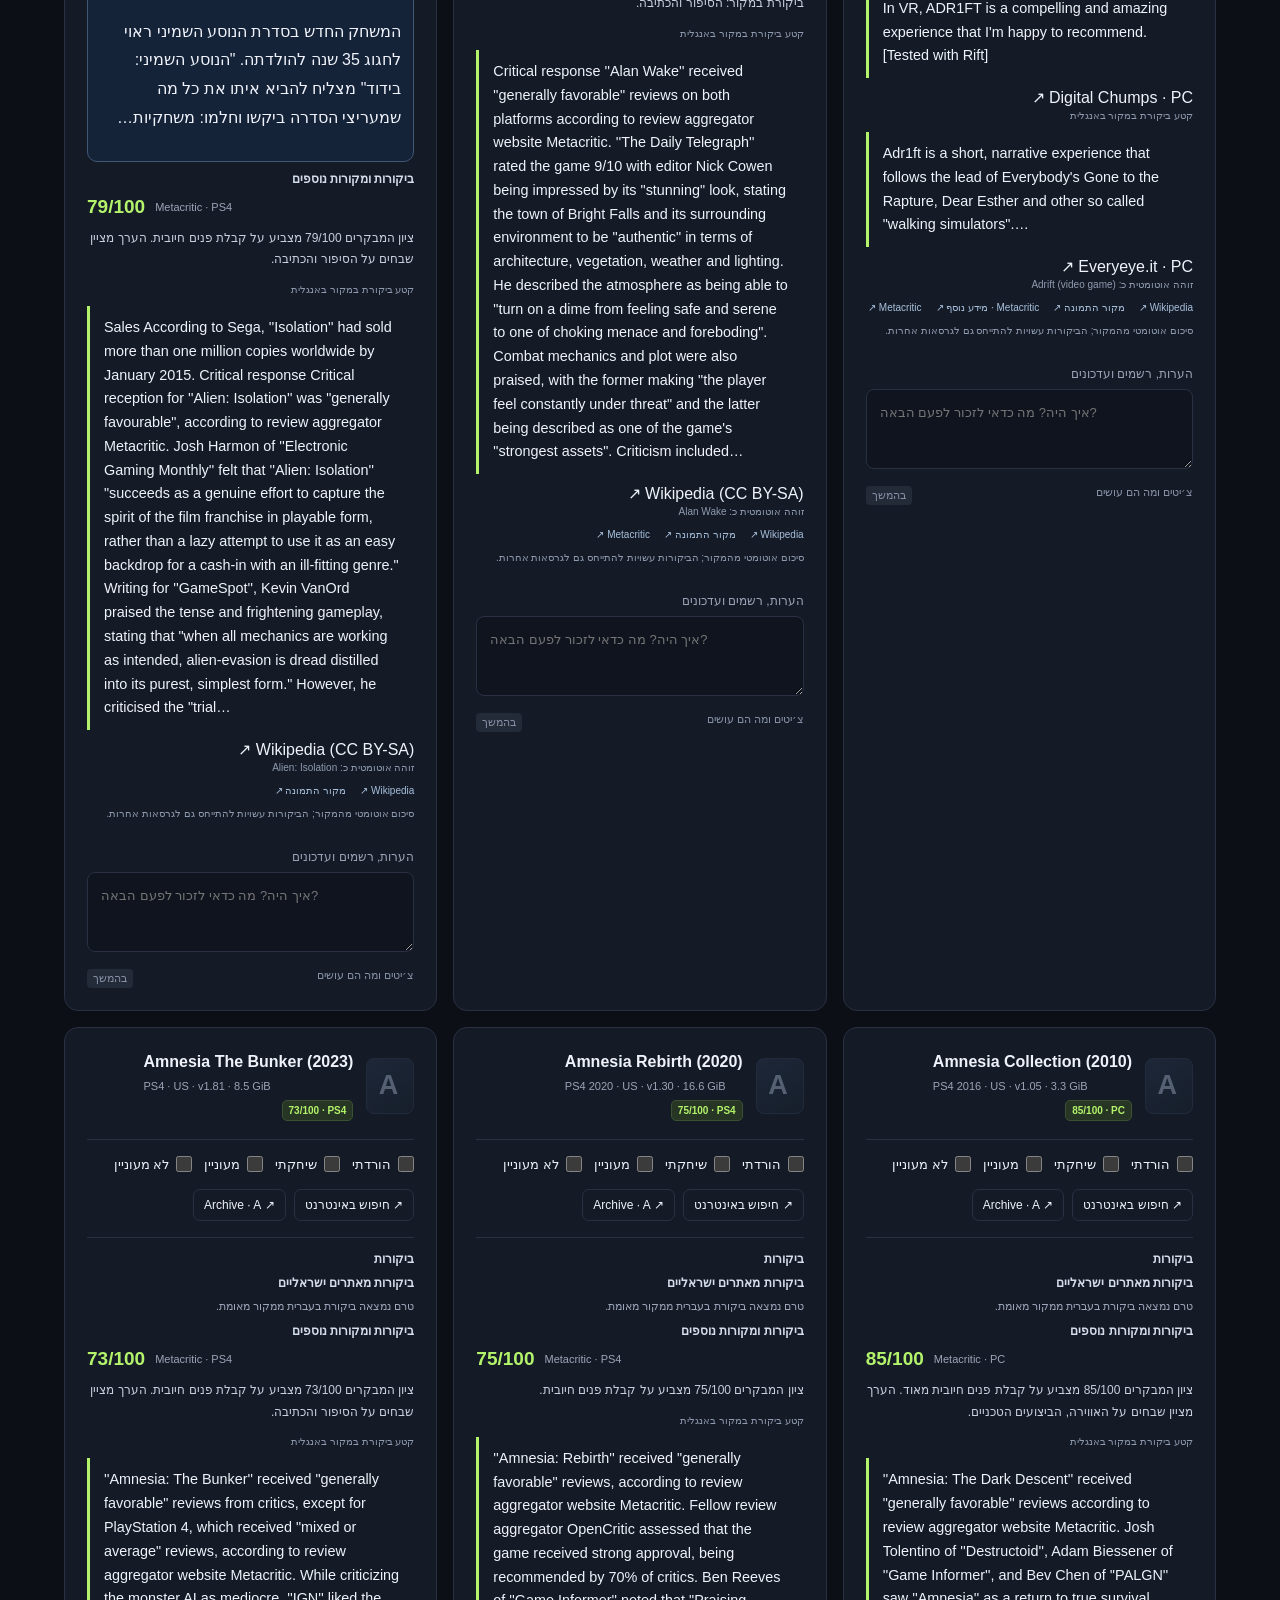
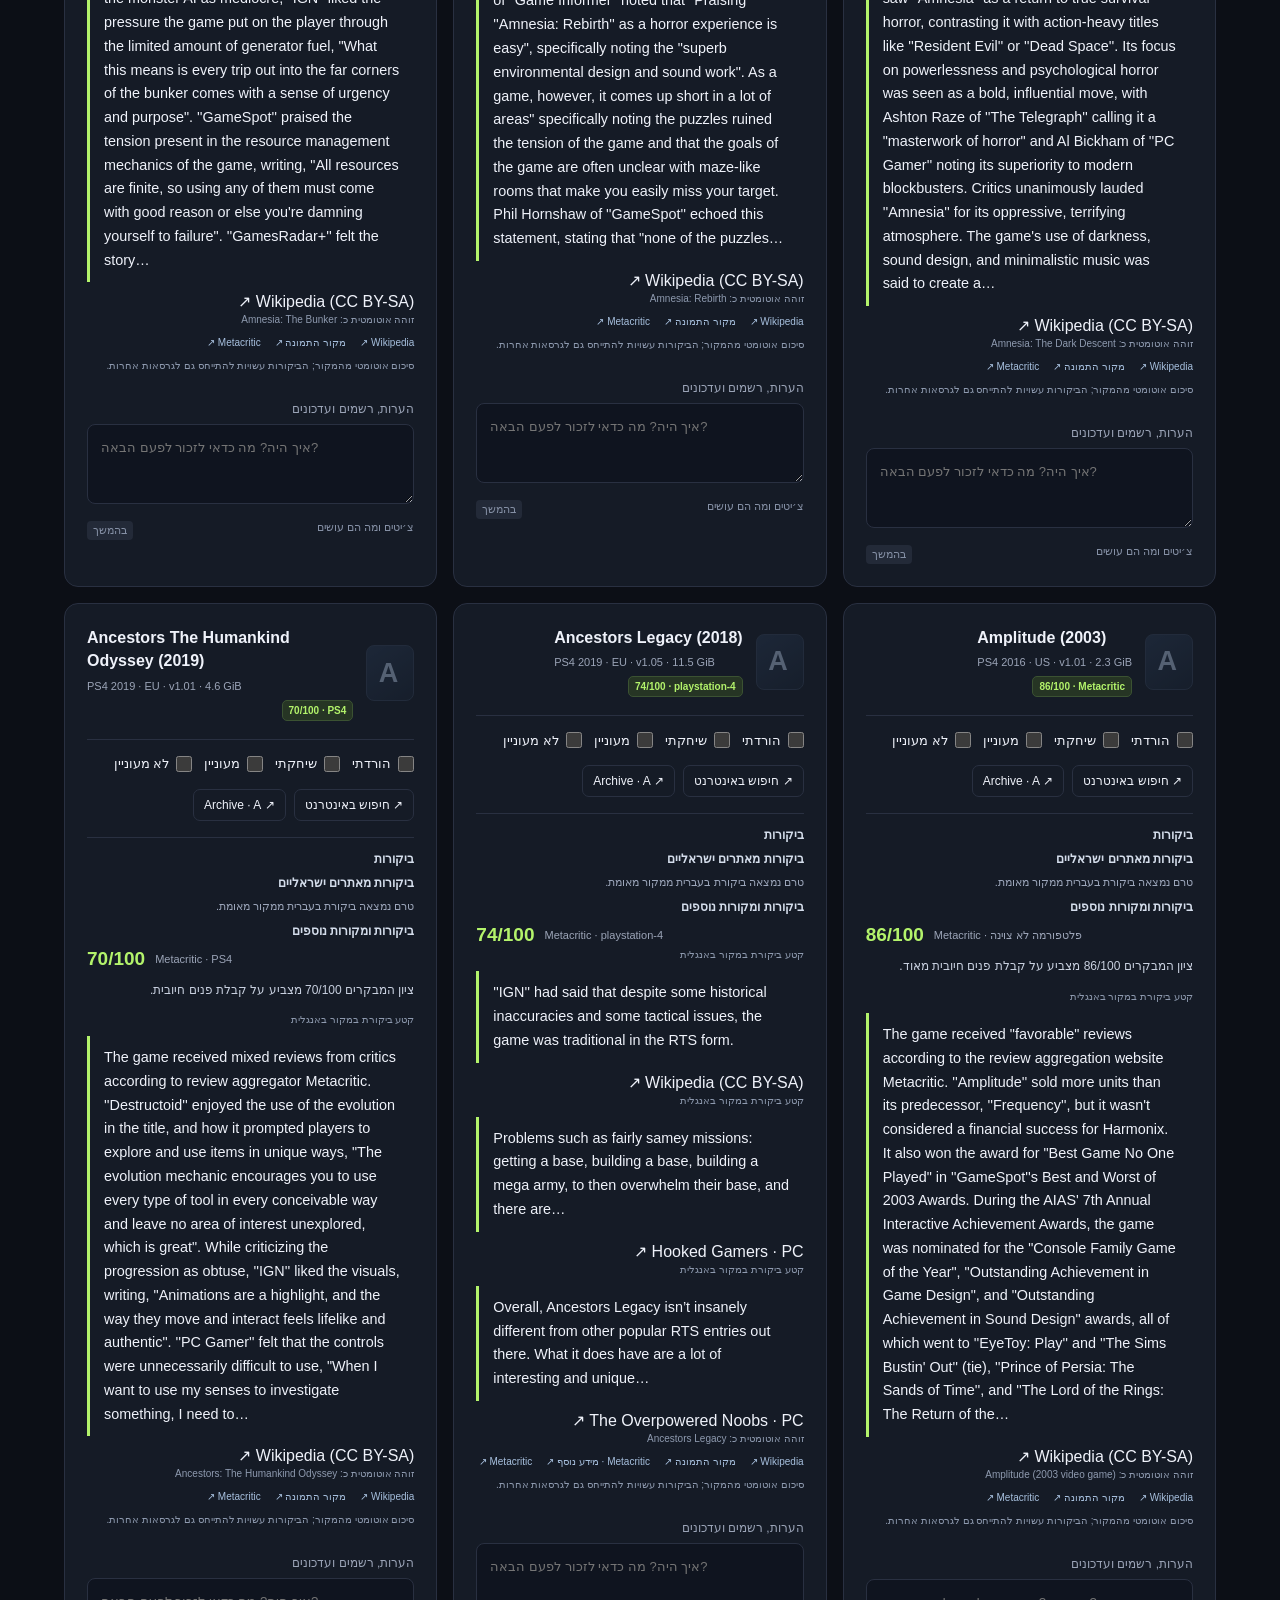
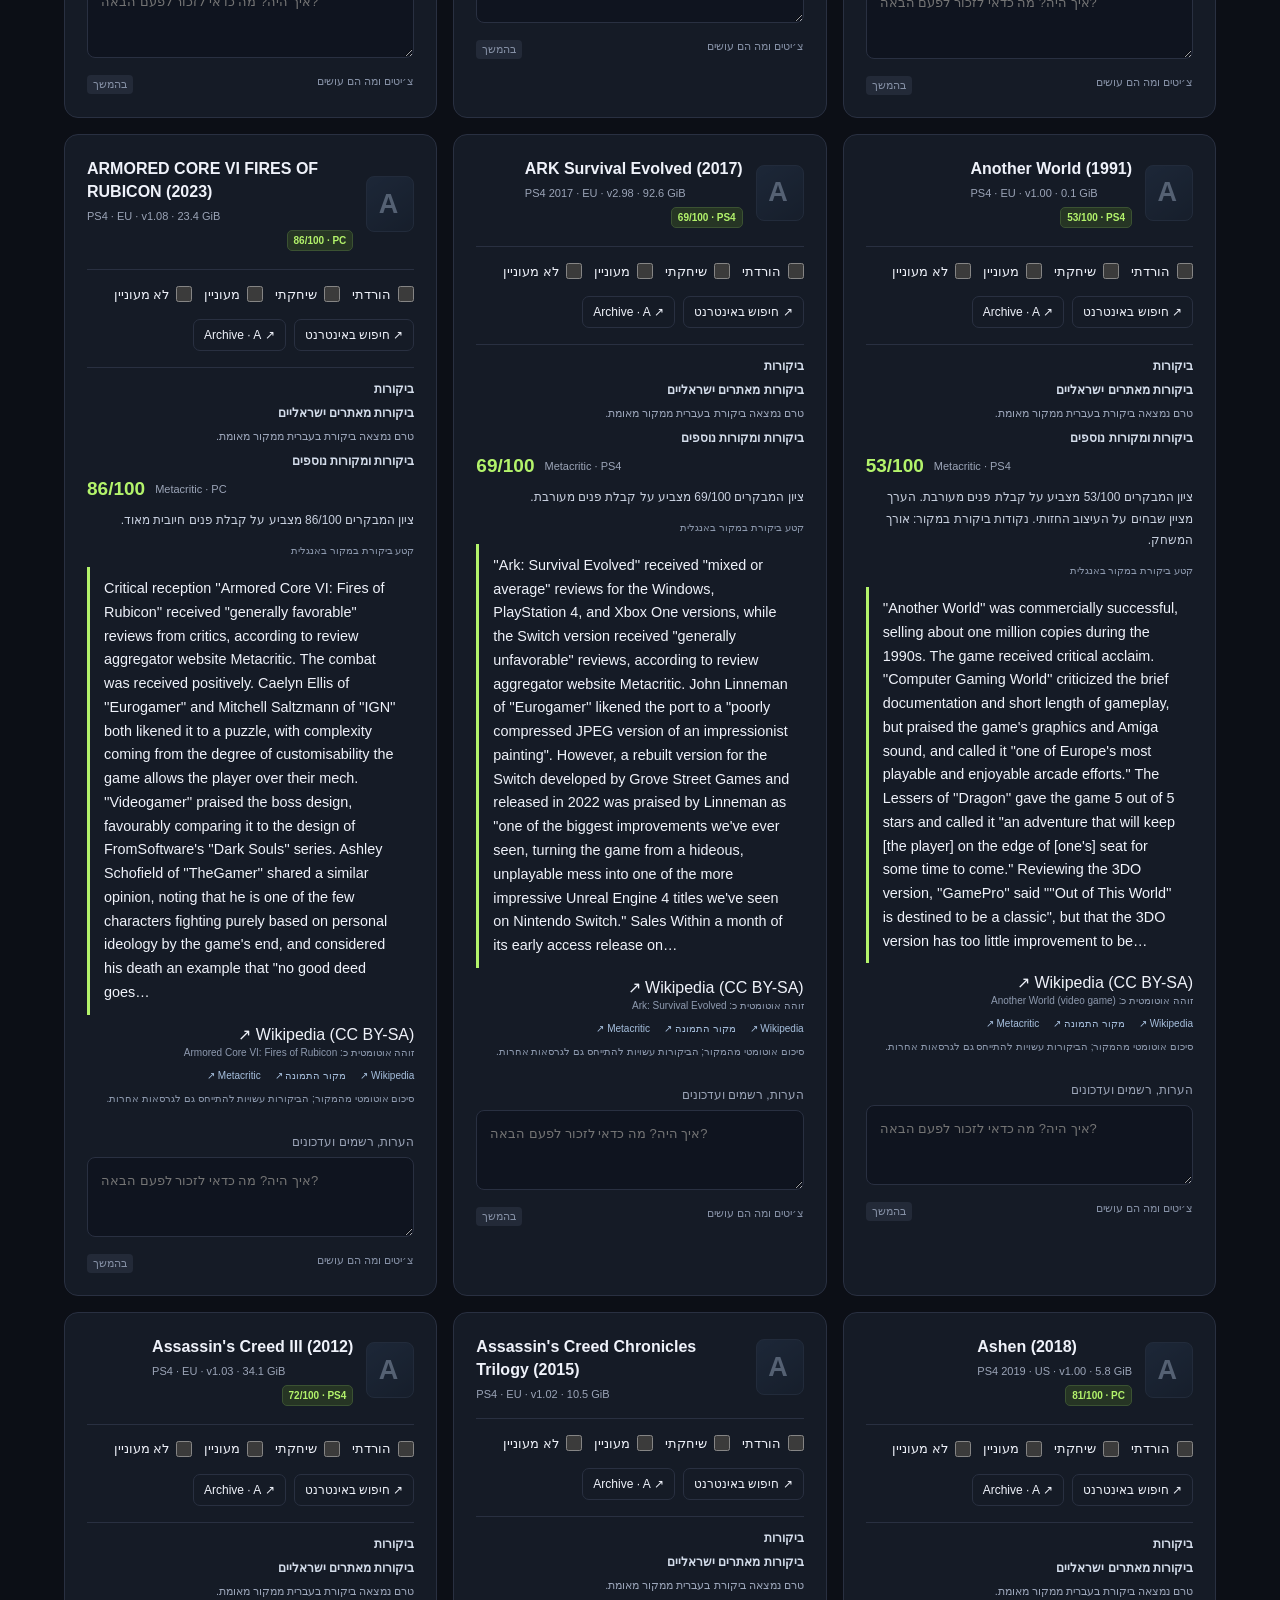
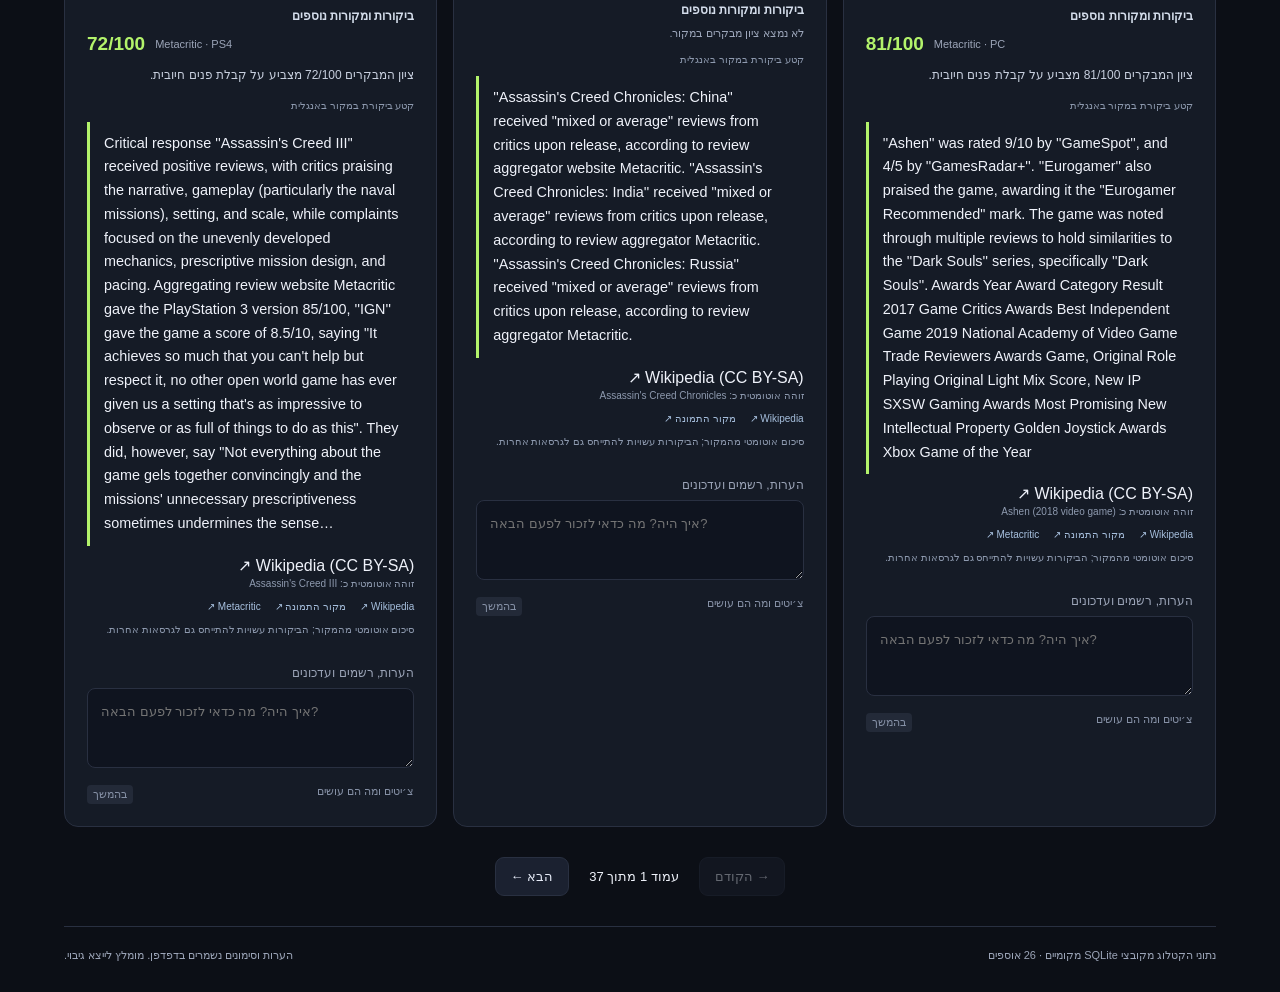
==== commit 39f5fc9a: "Add interested checkbox with optional text and filtering" ====
--- a/index.html
+++ b/index.html
@@ -17,6 +17,7 @@
     <section class="extra-filters" aria-label="סינונים נוספים">
       <label><span>הורדה</span><select id="downloadFilter"><option value="all">הכול</option><option value="yes">הורדתי</option><option value="no">טרם הורדתי</option></select></label>
       <label><span>משחק</span><select id="playFilter"><option value="all">הכול</option><option value="yes">שיחקתי</option><option value="no">טרם שיחקתי</option></select></label>
+      <label><span>מעוניין</span><select id="interestedFilter"><option value="all">הכול</option><option value="yes">רק מעוניין</option><option value="no">ללא סימון מעוניין</option></select></label>
       <label><span>עניין במשחק</span><select id="interestFilter"><option value="all">הכול</option><option value="no">הסתר לא מעוניין</option><option value="yes">רק לא מעוניין</option></select></label>
       <label><span>הערות</span><select id="notesFilter"><option value="all">הכול</option><option value="yes">עם הערות</option><option value="no">ללא הערות</option></select></label>
       <label><span>אזור</span><select id="regionFilter"><option value="all">הכול</option></select></label>
--- a/styles.css
+++ b/styles.css
@@ -10,3 +10,5 @@
 .source-review{margin:8px 0 10px;padding:10px 14px;border-inline-start:3px solid var(--accent);font-size:.9rem;line-height:1.65;text-align:left;white-space:normal}
 
 .hebrew-review{border:1px solid #425775;border-radius:10px;padding:12px;margin:10px 0;background:#152339}.hebrew-review p{line-height:1.8;text-align:right}.hebrew-review small{display:block;margin-top:7px}.local-score{margin-inline-start:12px}.hebrew-reviews-title{margin-top:12px}
+
+.interested-reason{margin-bottom:16px}.interested-reason[hidden]{display:none}
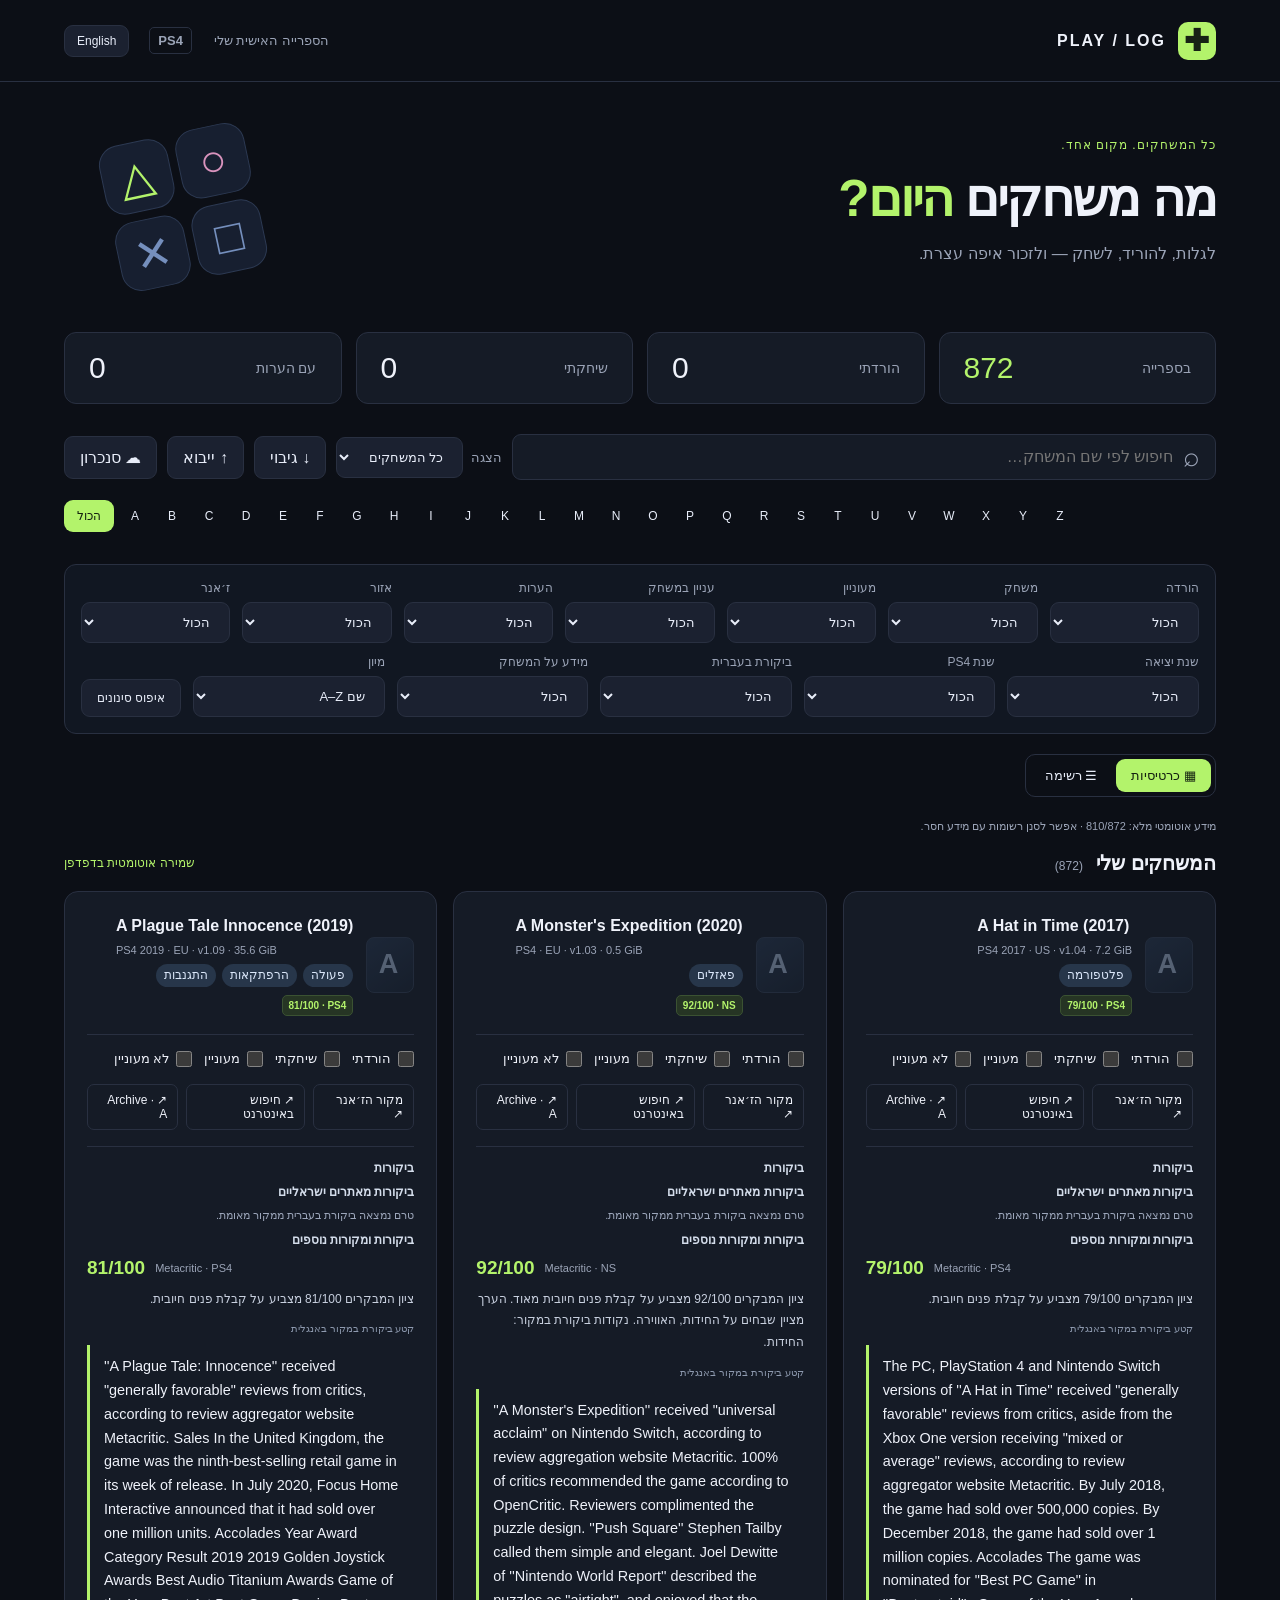
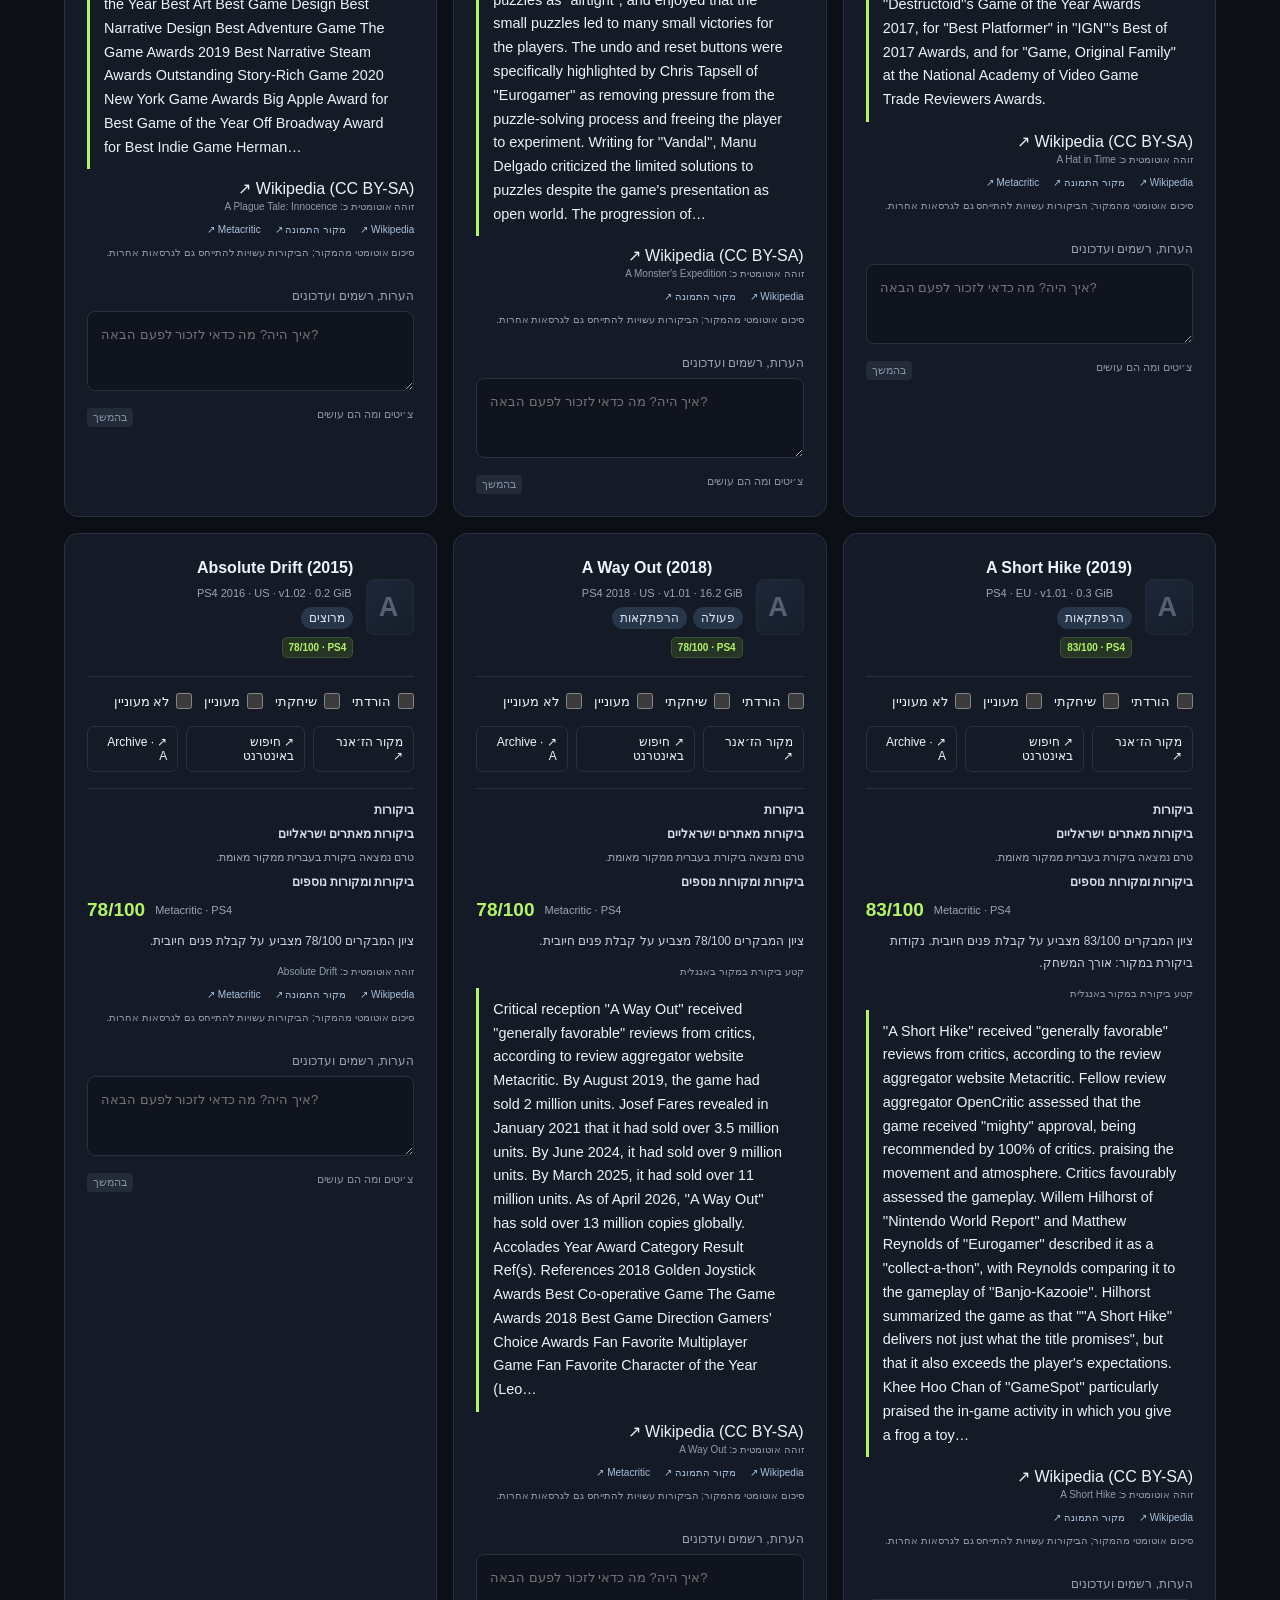
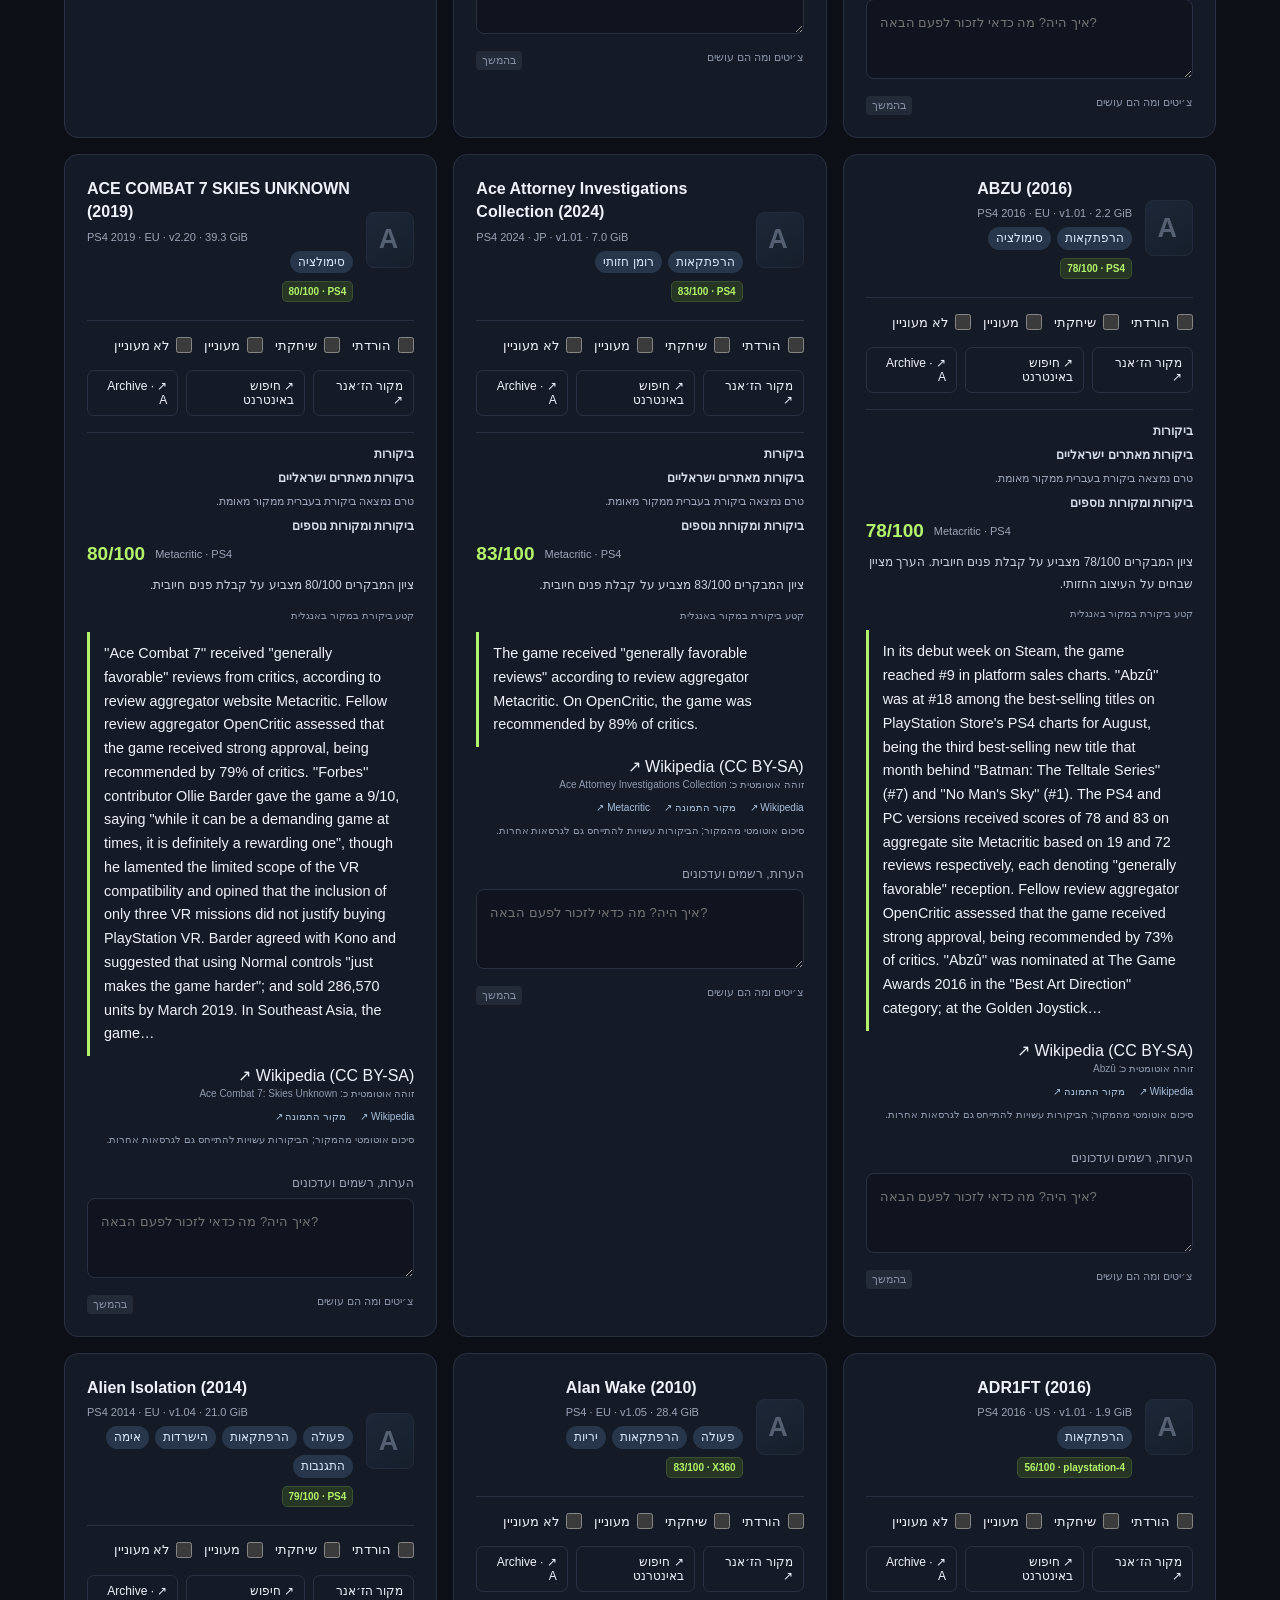
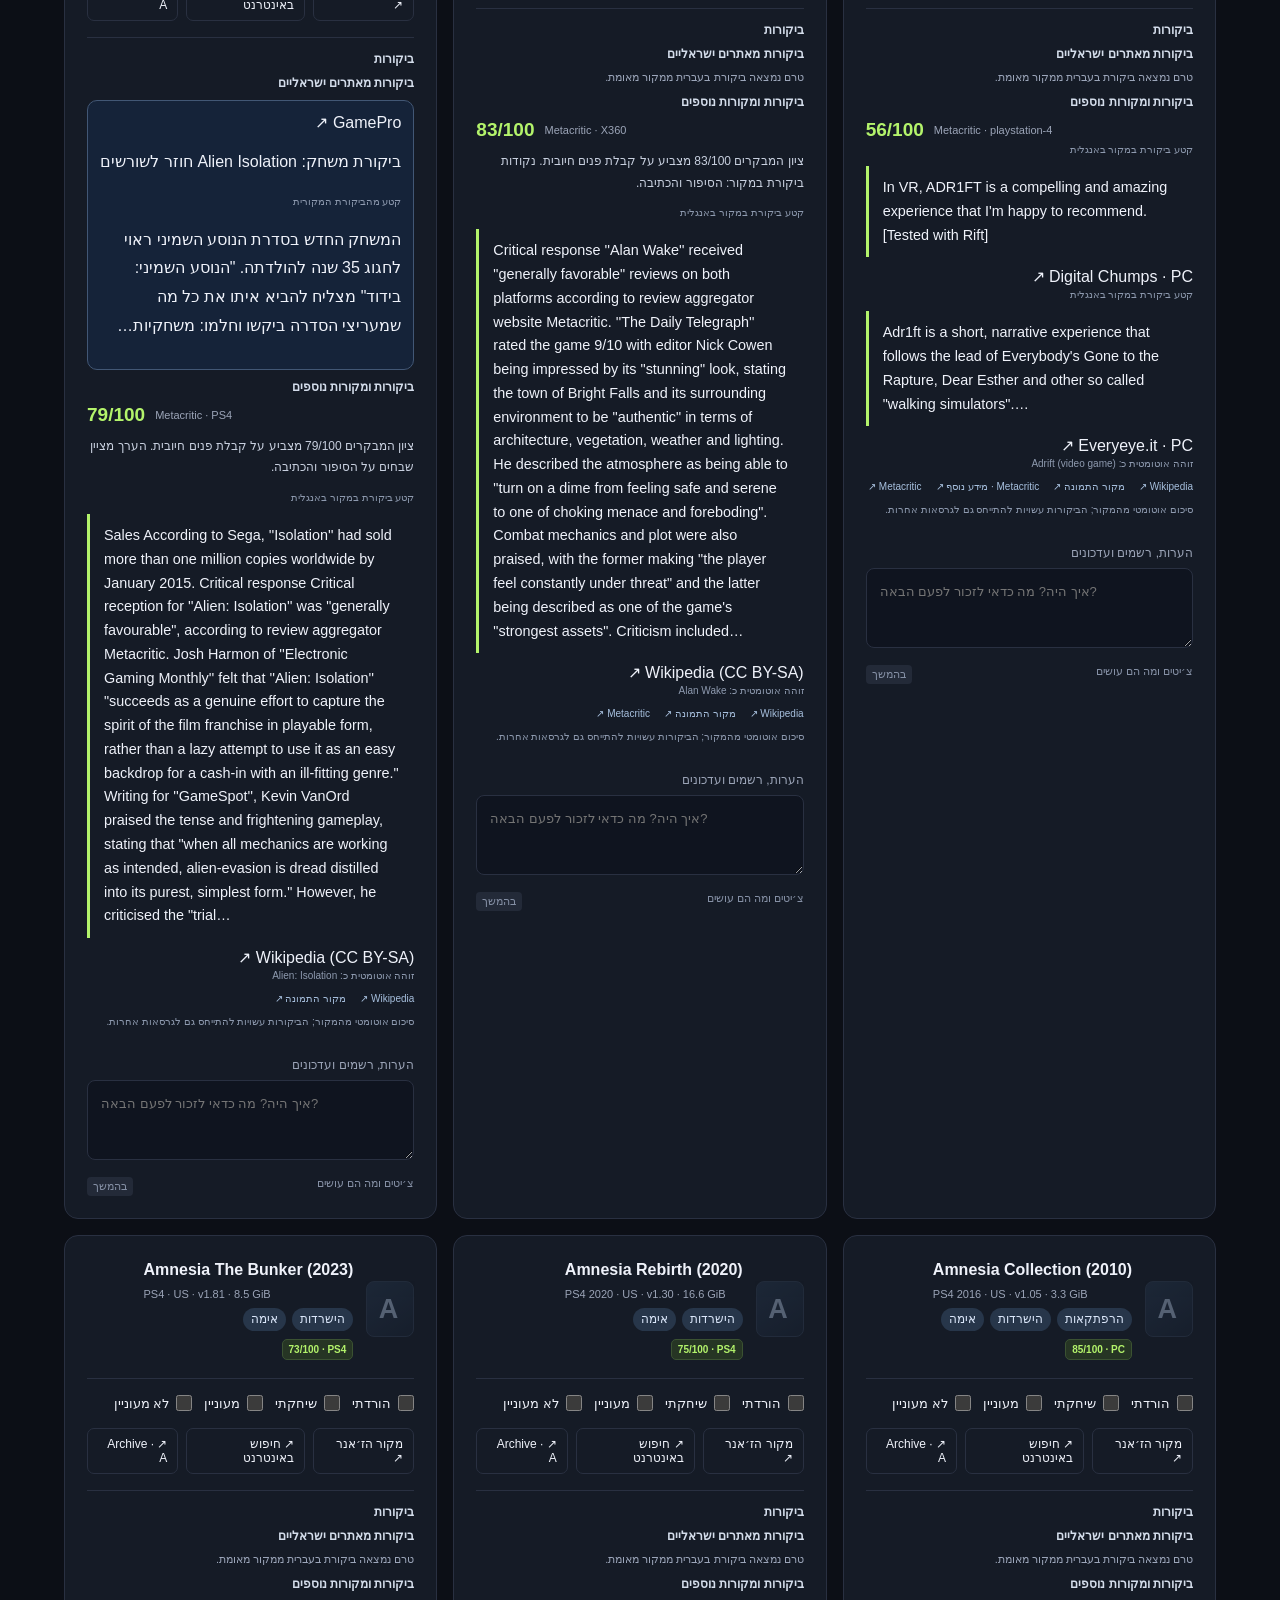
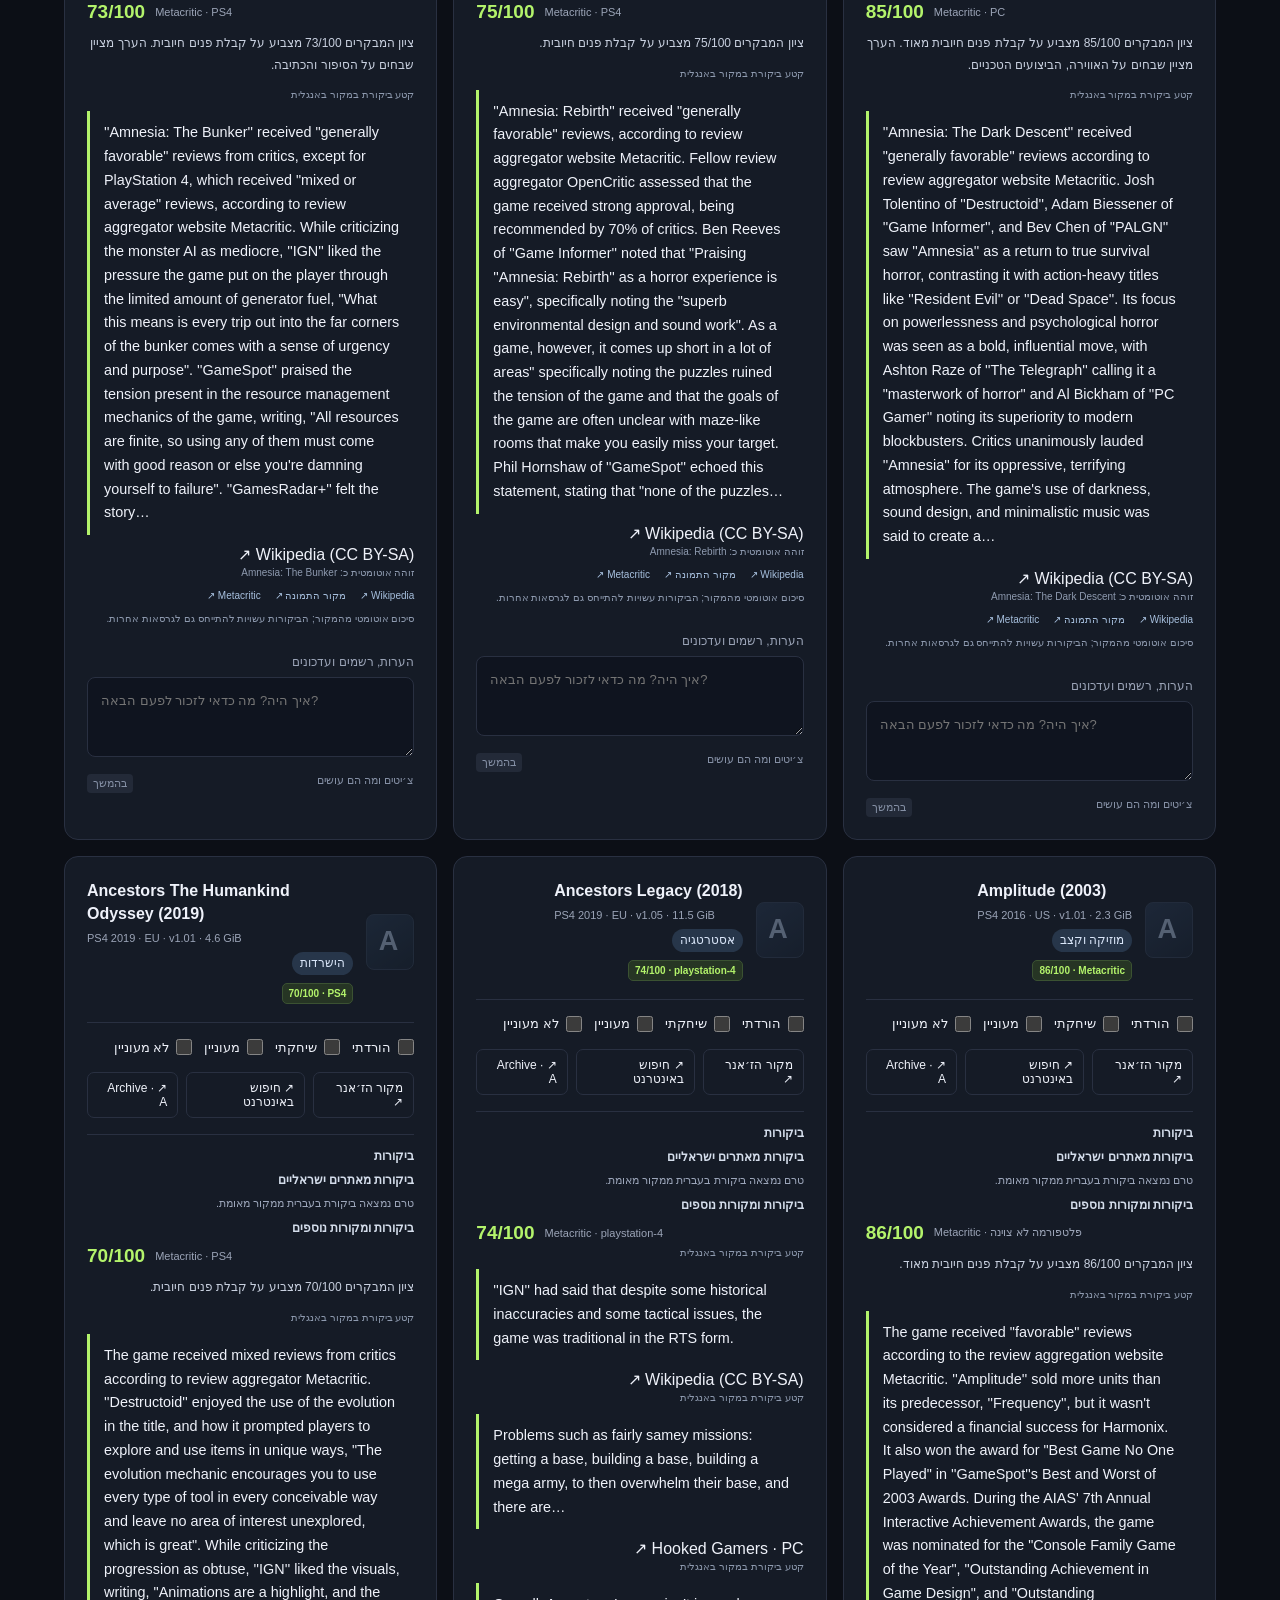
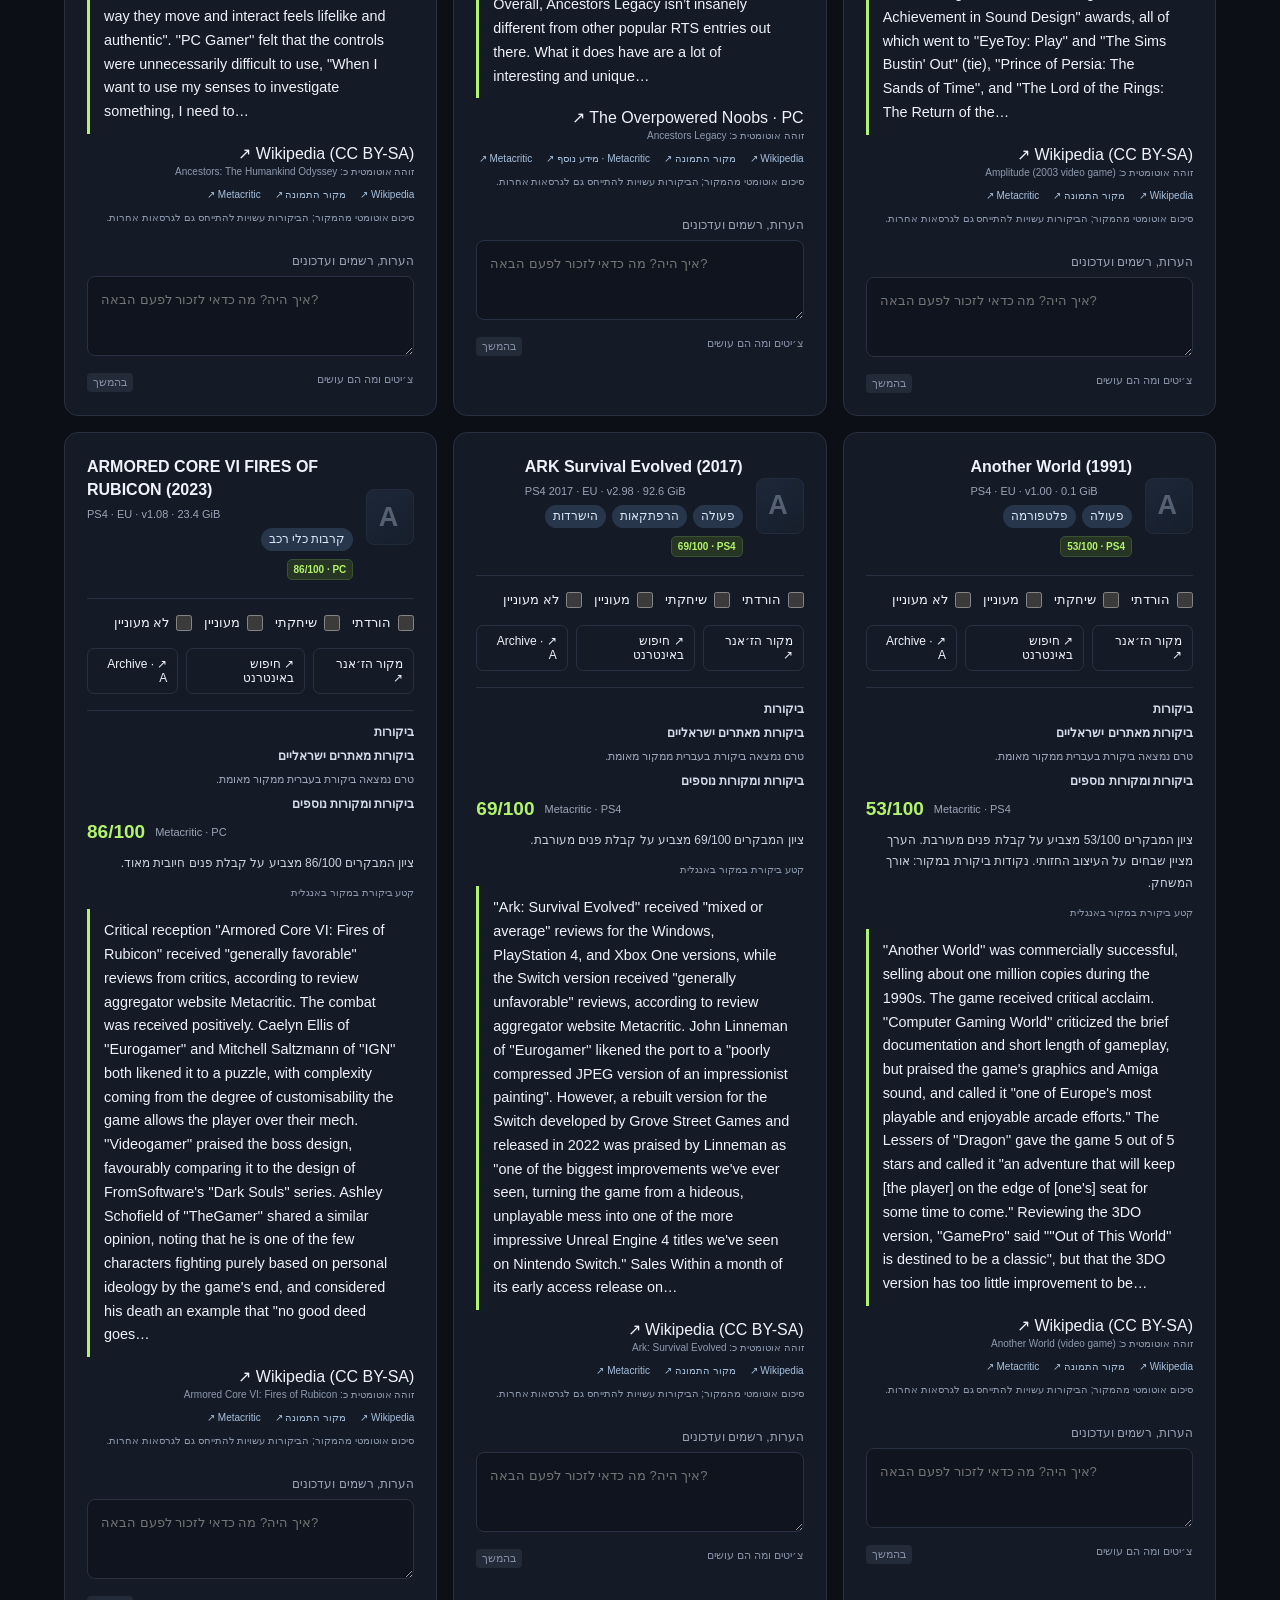
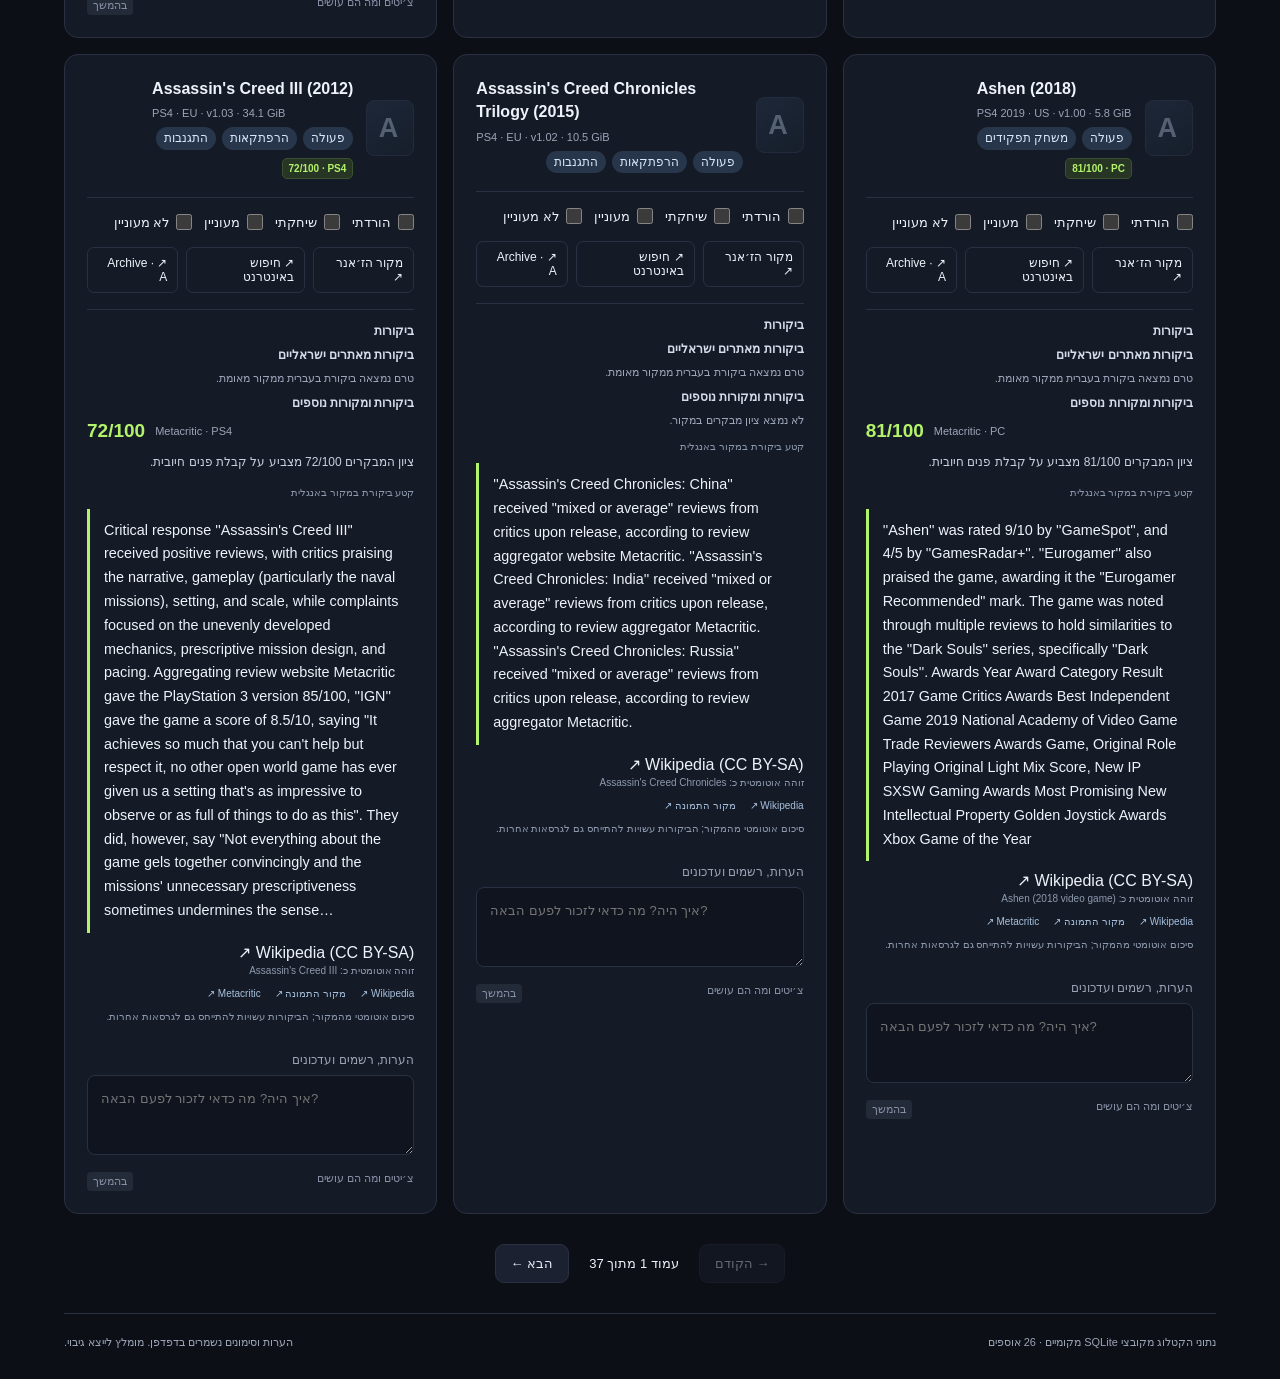
==== commit edb4cd55: "Add sourced multi-genre tags and bilingual genre filtering" ====
--- a/index.html
+++ b/index.html
@@ -5,7 +5,7 @@
   <meta name="color-scheme" content="dark"><meta name="referrer" content="no-referrer">
   <title>Gaming Catalog · ספריית המשחקים שלי</title>
   <link rel="stylesheet" href="styles.css">
-  <script defer src="data/catalog.js"></script><script defer src="data/metadata.js"></script><script defer src="data/hebrew-reviews.js"></script><script defer src="i18n.js"></script><script defer src="app.js"></script><script defer src="sync.js"></script>
+  <script defer src="data/catalog.js"></script><script defer src="data/metadata.js"></script><script defer src="data/genres.js"></script><script defer src="data/hebrew-reviews.js"></script><script defer src="i18n.js"></script><script defer src="app.js"></script><script defer src="sync.js"></script>
 </head>
 <body>
   <header><a class="brand" href="./"><span class="brand-icon">✚</span><span dir="ltr">PLAY / LOG</span></a><div class="header-tools"><span class="edition">הספרייה האישית שלי <b>PS4</b></span><button id="language" type="button" aria-label="Switch to English">English</button></div></header>
@@ -21,6 +21,7 @@
       <label><span>עניין במשחק</span><select id="interestFilter"><option value="all">הכול</option><option value="no">הסתר לא מעוניין</option><option value="yes">רק לא מעוניין</option></select></label>
       <label><span>הערות</span><select id="notesFilter"><option value="all">הכול</option><option value="yes">עם הערות</option><option value="no">ללא הערות</option></select></label>
       <label><span>אזור</span><select id="regionFilter"><option value="all">הכול</option></select></label>
+      <label><span>ז׳אנר</span><select id="genreFilter"><option value="all">הכול</option><option value="unknown">ז׳אנר לא נמצא</option></select></label>
       <label><span>שנת יציאה</span><select id="yearFilter"><option value="all">הכול</option><option value="unknown">חסר מידע</option></select></label>
       <label><span>שנת PS4</span><select id="ps4YearFilter"><option value="all">הכול</option><option value="unknown">חסר מידע</option></select></label>
       <label><span>ביקורת בעברית</span><select id="hebrewReviewFilter"><option value="all">הכול</option><option value="yes">יש ביקורת בעברית</option><option value="no">ללא ביקורת בעברית</option></select></label>
--- a/styles.css
+++ b/styles.css
@@ -12,3 +12,5 @@
 .hebrew-review{border:1px solid #425775;border-radius:10px;padding:12px;margin:10px 0;background:#152339}.hebrew-review p{line-height:1.8;text-align:right}.hebrew-review small{display:block;margin-top:7px}.local-score{margin-inline-start:12px}.hebrew-reviews-title{margin-top:12px}
 
 .interested-reason{margin-bottom:16px}.interested-reason[hidden]{display:none}
+
+.genre-tags{display:flex;flex-wrap:wrap;gap:6px;margin-top:8px;align-items:center}.genre-tag{font-size:.75rem;line-height:1.4;padding:3px 8px;border-radius:12px;background:#27364a;color:#dbe7fa}.genre-source{font-size:.7rem;color:#9cacbf}.row-toggle .genre-source{pointer-events:auto}
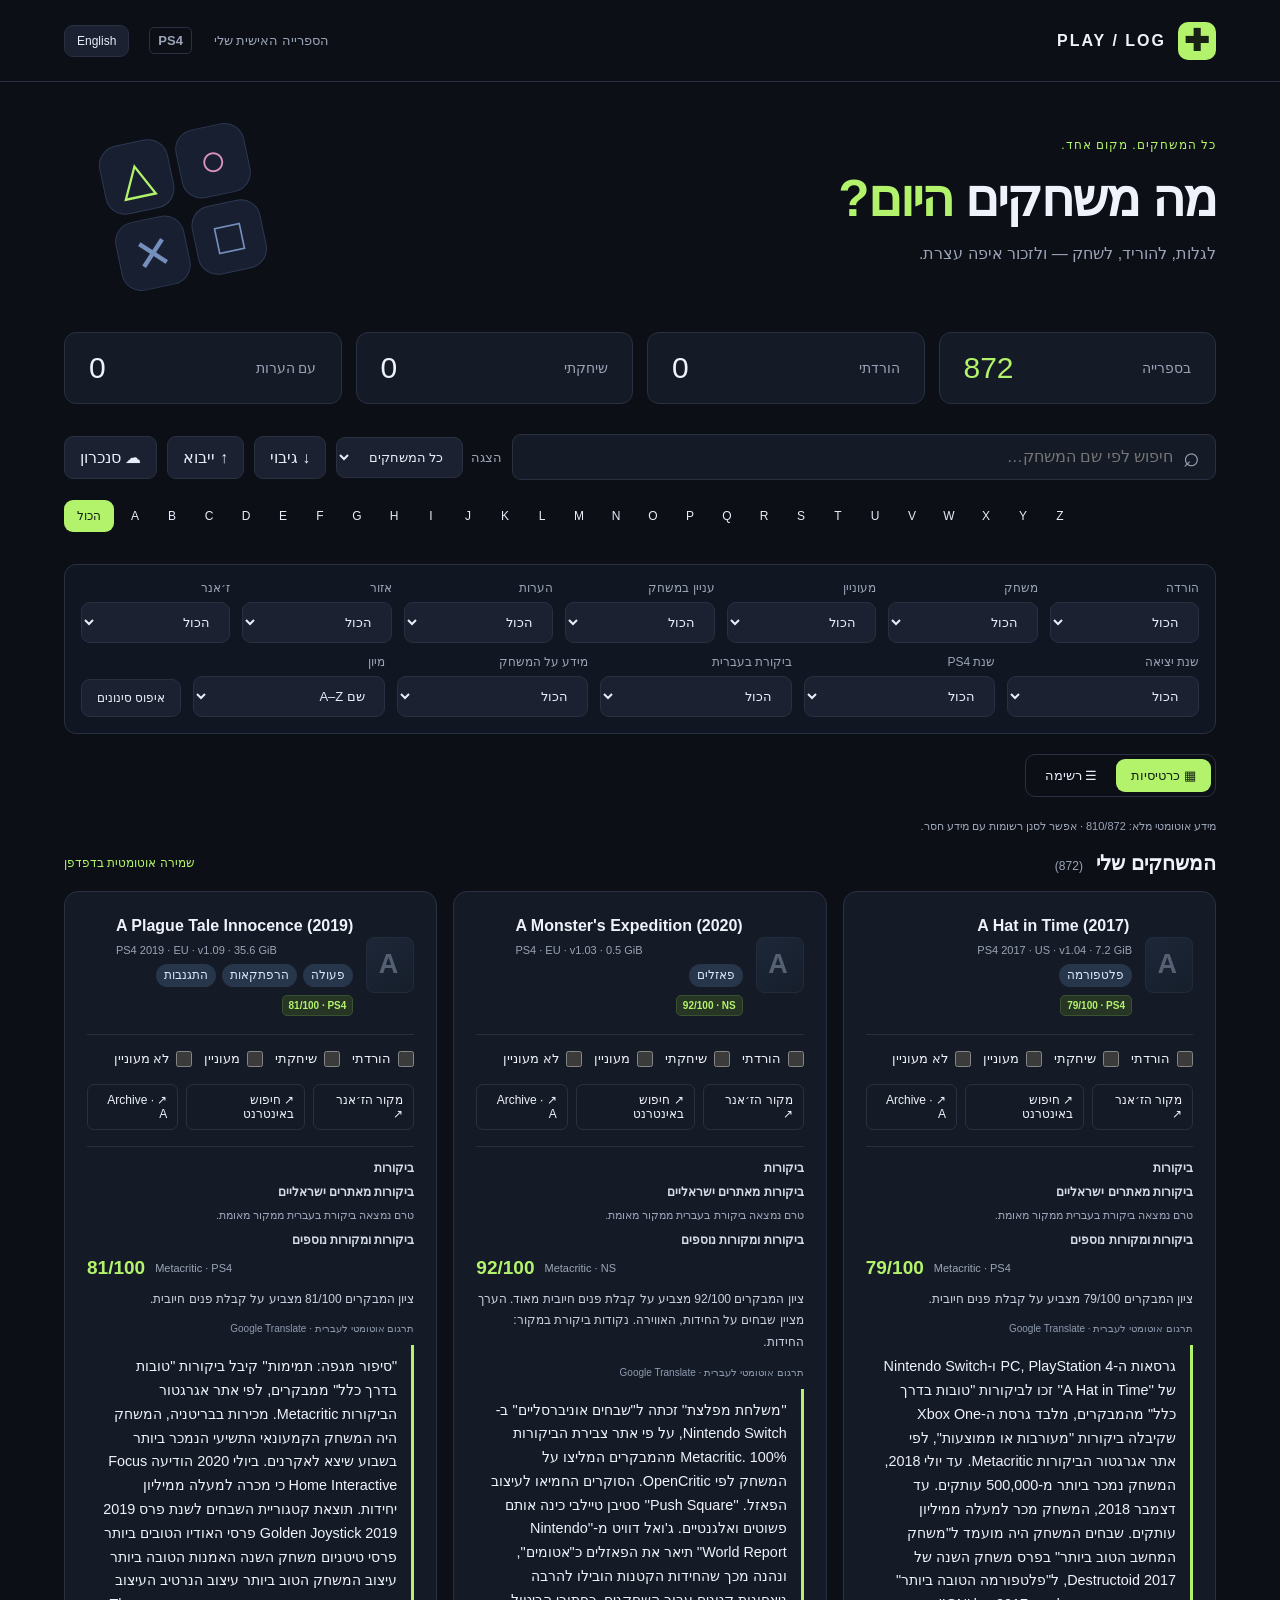
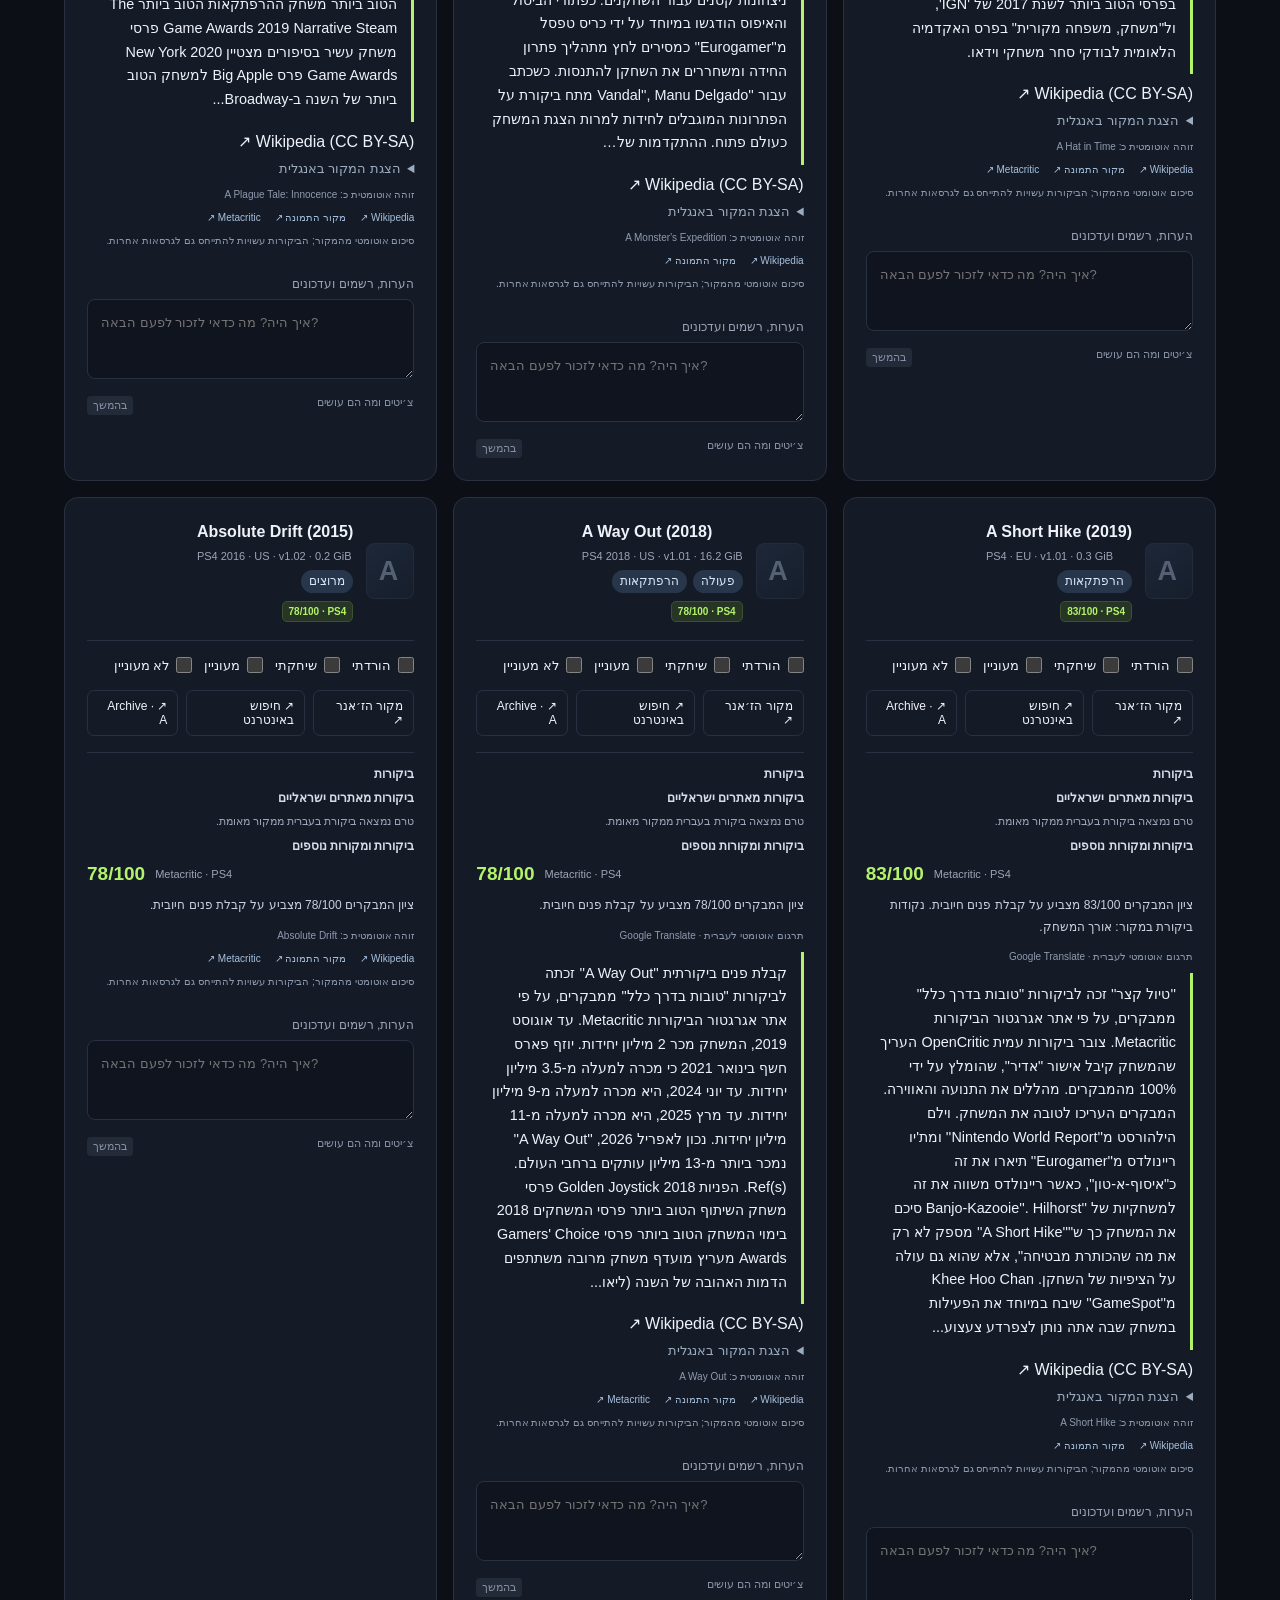
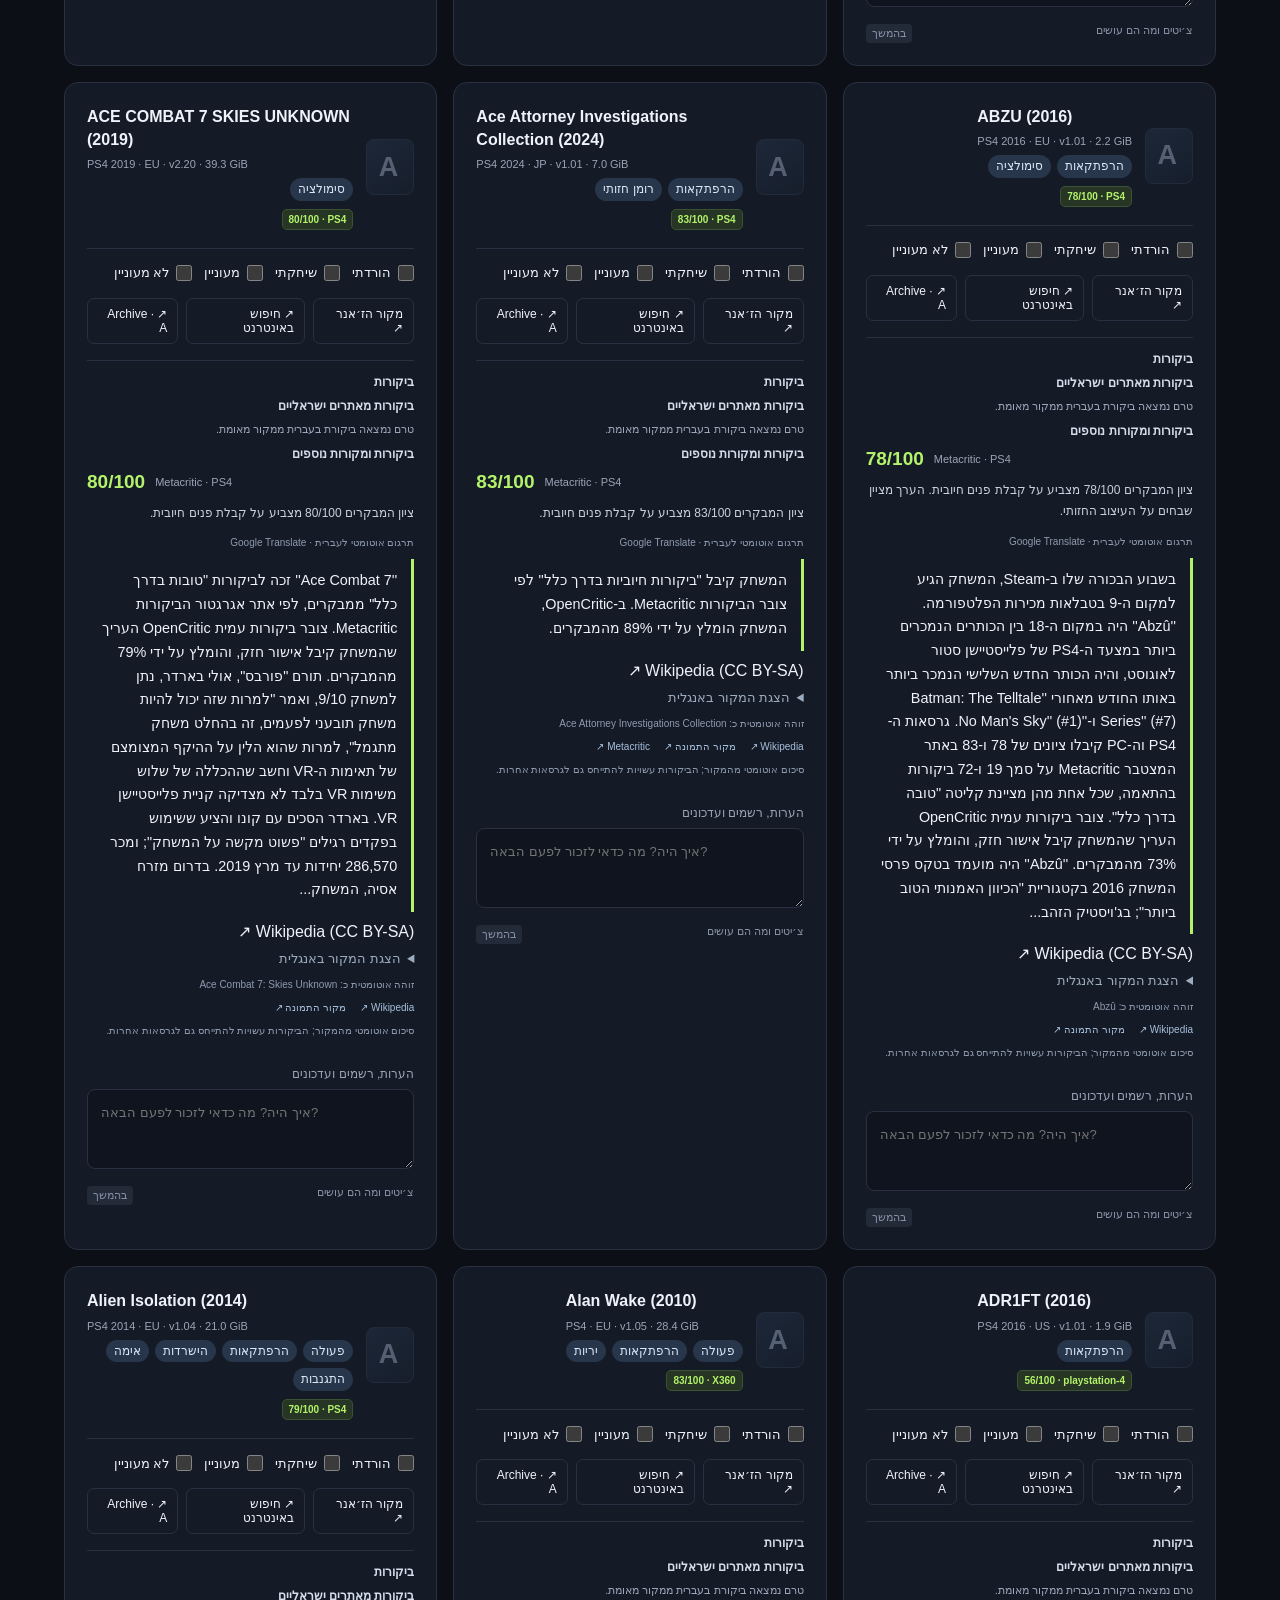
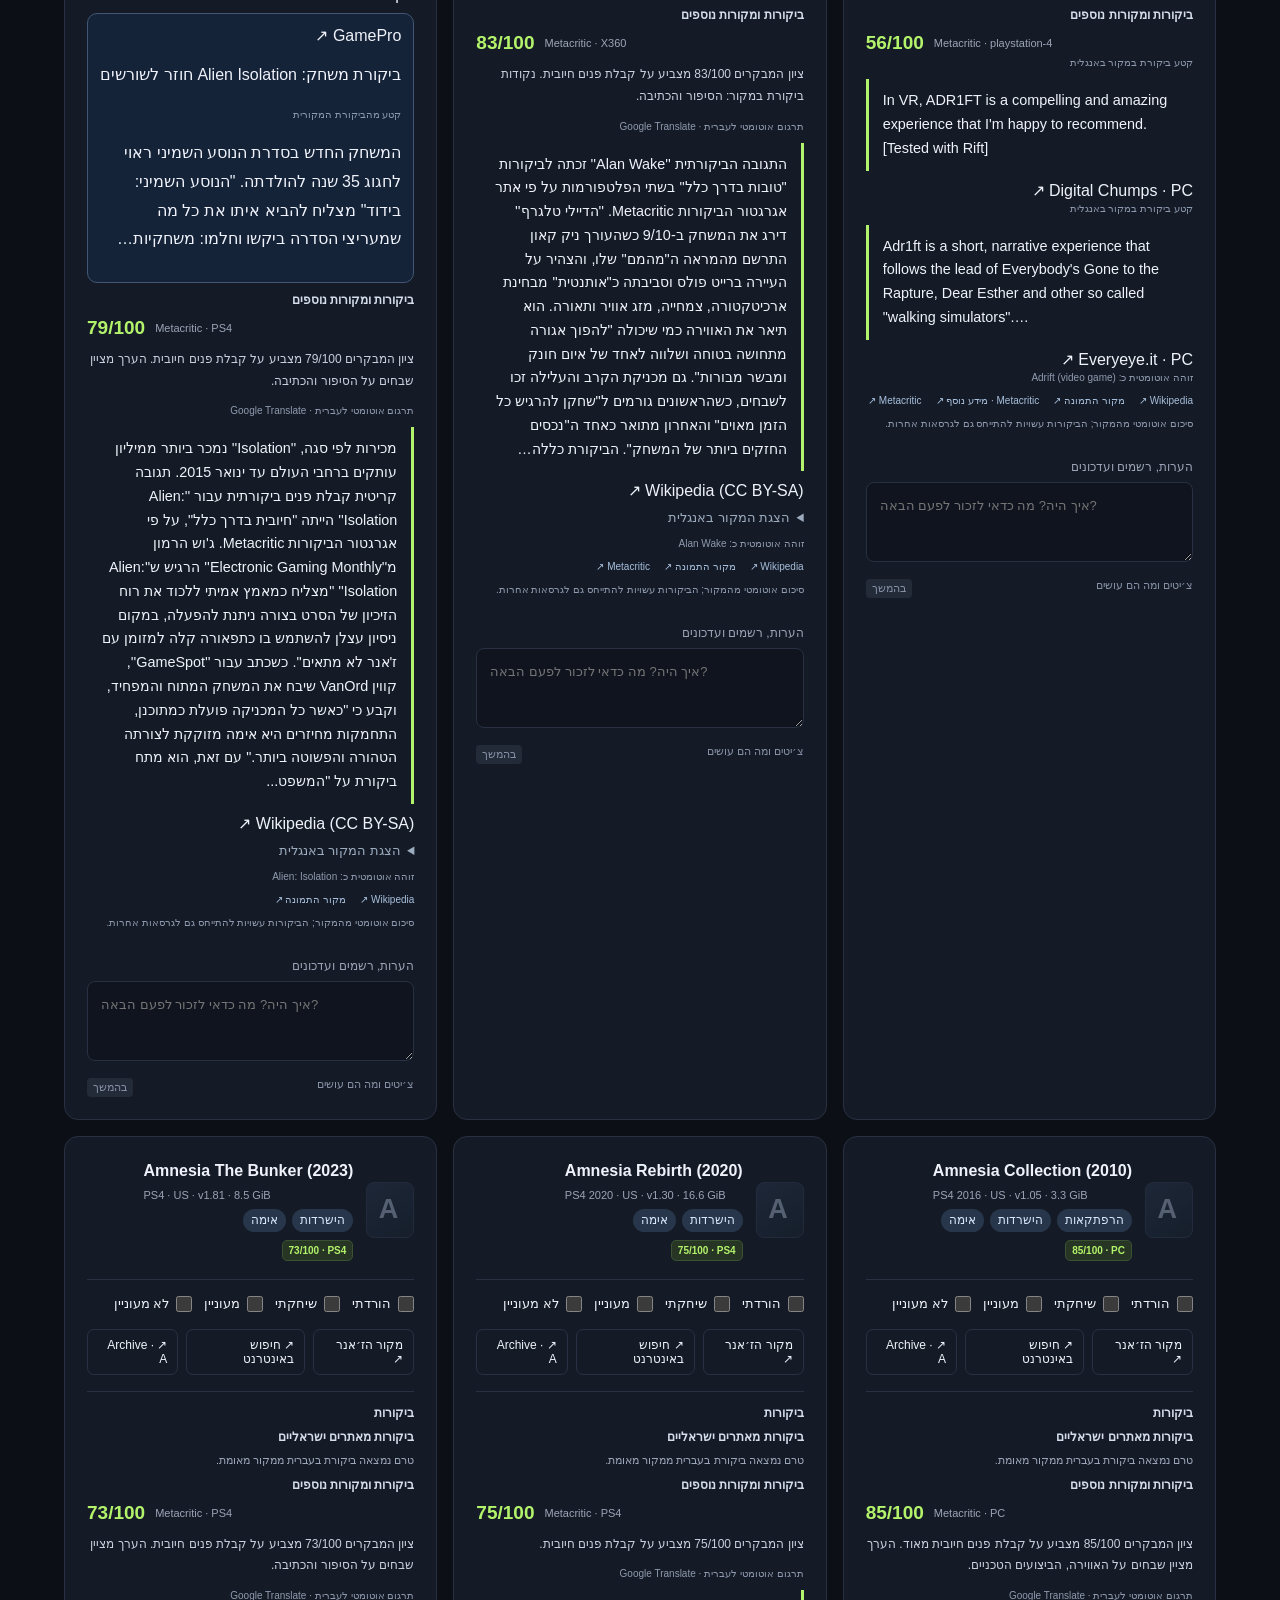
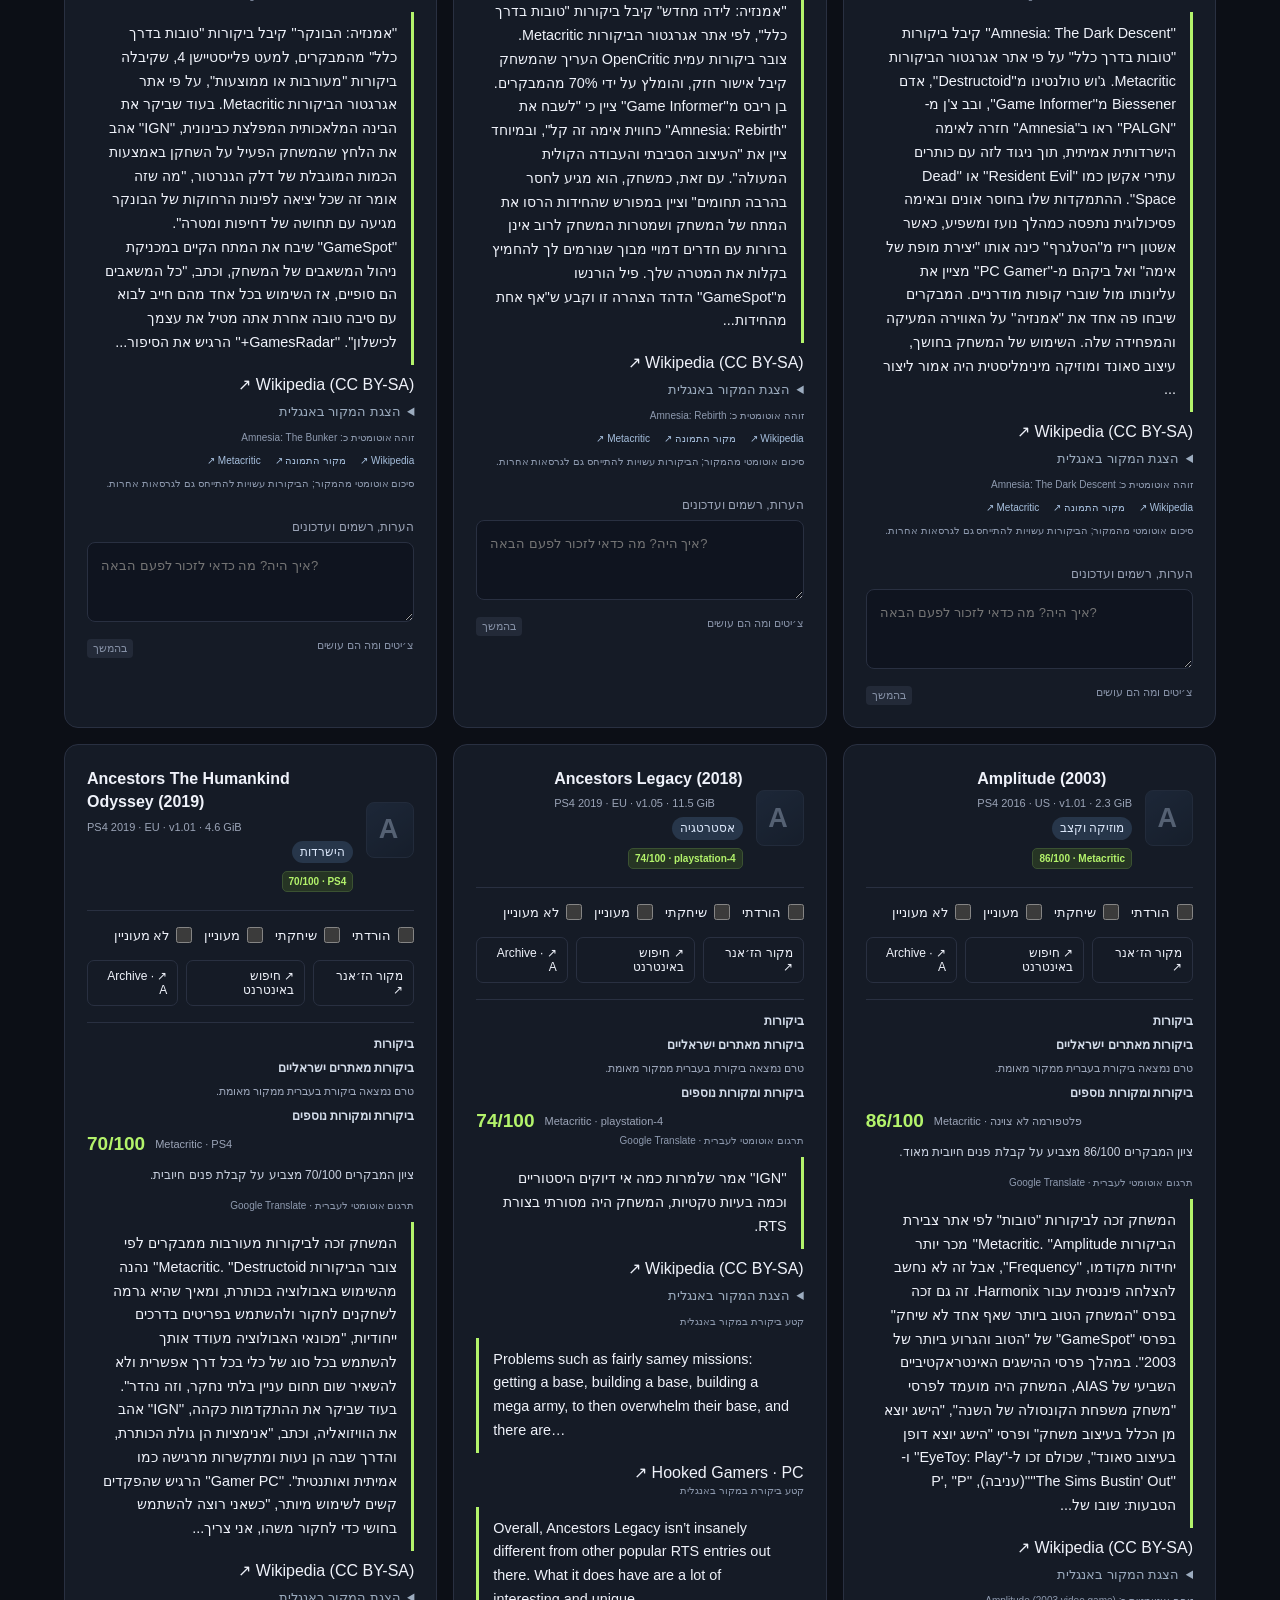
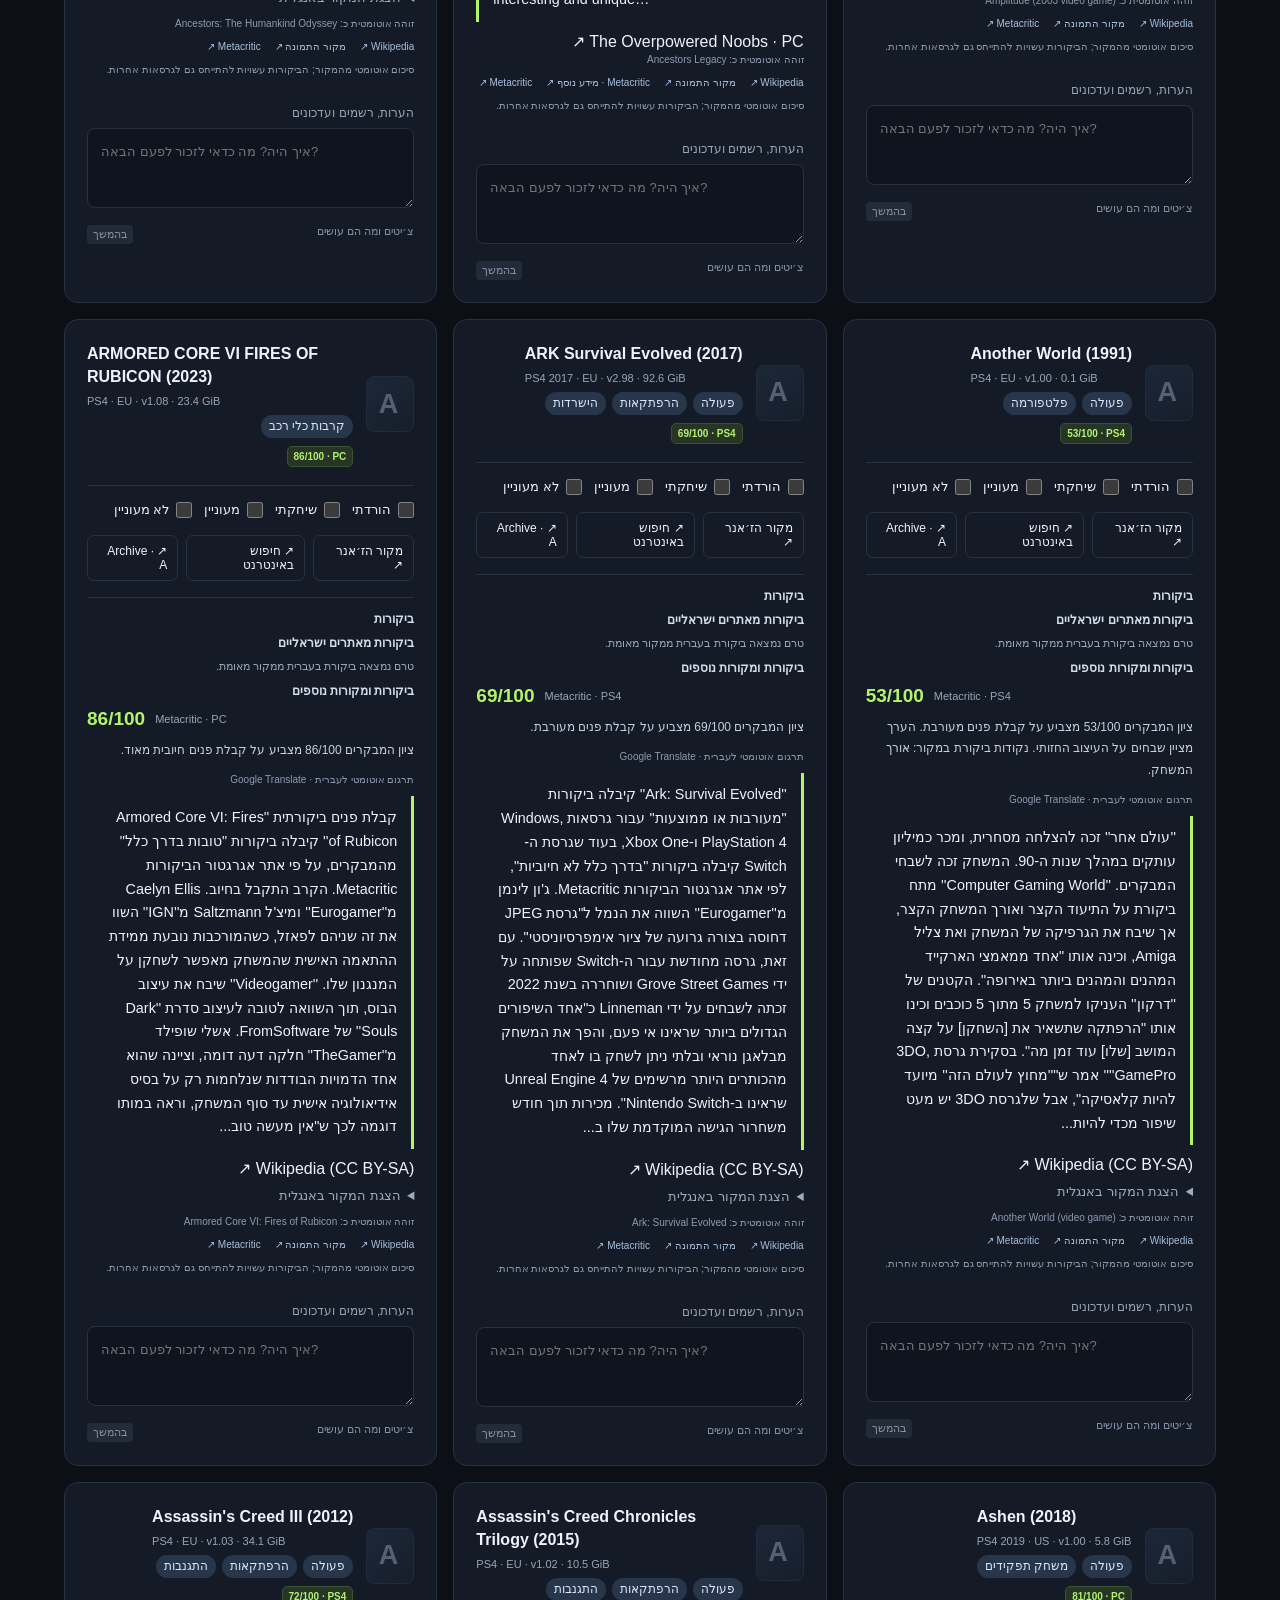
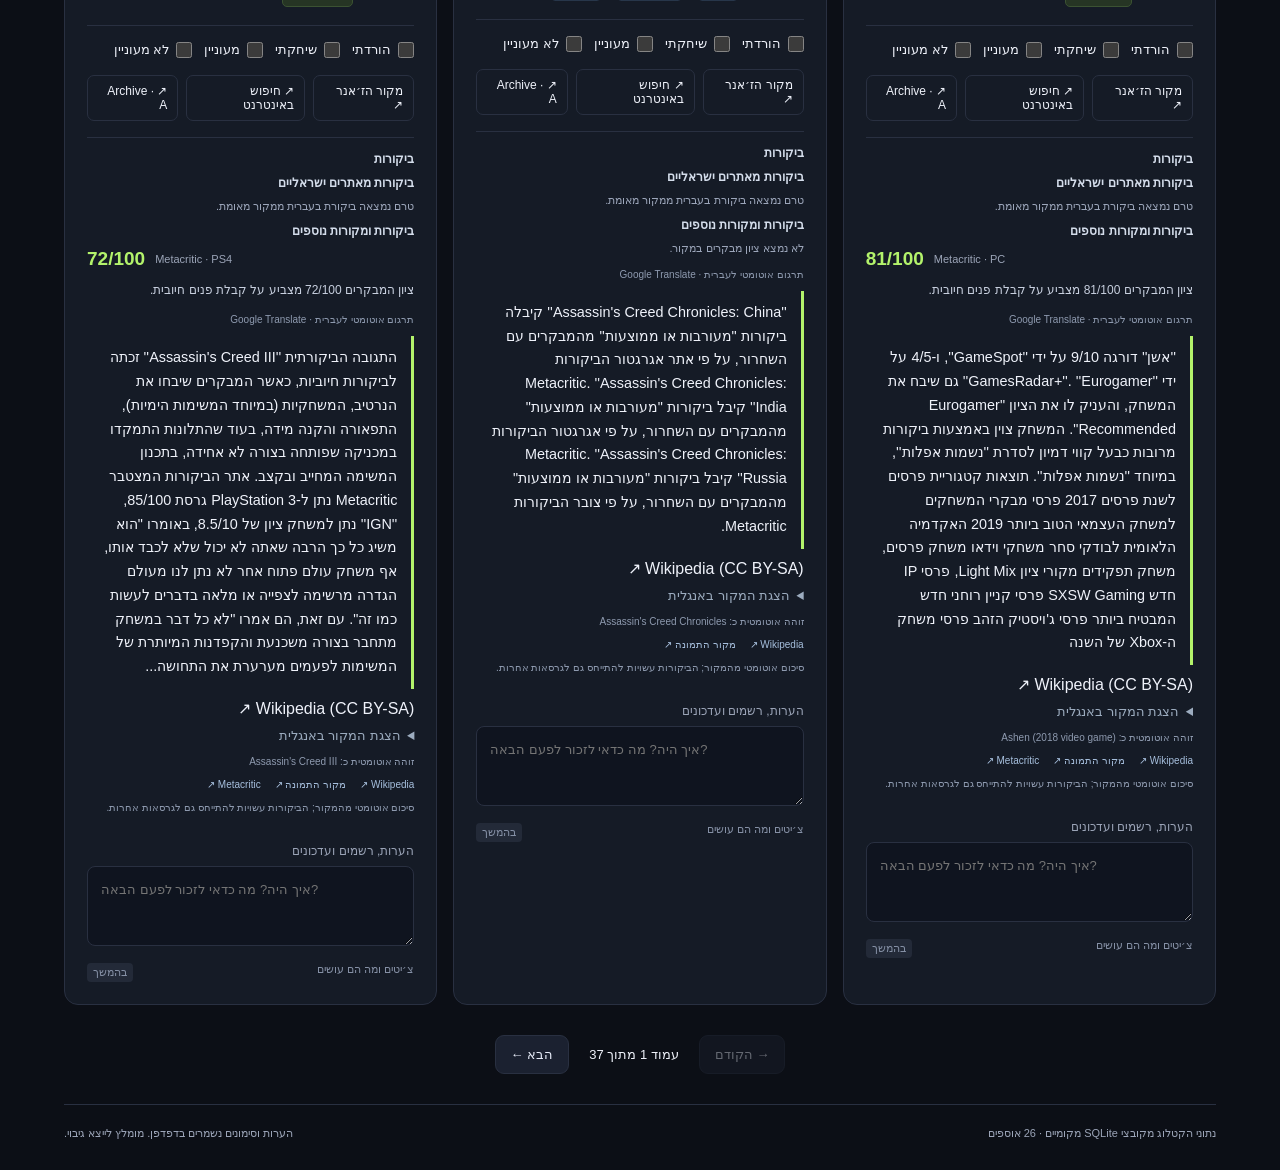
==== commit 61e8ac33: "Add IGN Israel reviews and cached Hebrew Wikipedia translations" ====
--- a/index.html
+++ b/index.html
@@ -5,7 +5,7 @@
   <meta name="color-scheme" content="dark"><meta name="referrer" content="no-referrer">
   <title>Gaming Catalog · ספריית המשחקים שלי</title>
   <link rel="stylesheet" href="styles.css">
-  <script defer src="data/catalog.js"></script><script defer src="data/metadata.js"></script><script defer src="data/genres.js"></script><script defer src="data/hebrew-reviews.js"></script><script defer src="i18n.js"></script><script defer src="app.js"></script><script defer src="sync.js"></script>
+  <script defer src="data/catalog.js"></script><script defer src="data/metadata.js"></script><script defer src="data/genres.js"></script><script defer src="data/hebrew-reviews.js"></script><script defer src="data/review-translations.js"></script><script defer src="i18n.js"></script><script defer src="app.js"></script><script defer src="sync.js"></script>
 </head>
 <body>
   <header><a class="brand" href="./"><span class="brand-icon">✚</span><span dir="ltr">PLAY / LOG</span></a><div class="header-tools"><span class="edition">הספרייה האישית שלי <b>PS4</b></span><button id="language" type="button" aria-label="Switch to English">English</button></div></header>
--- a/styles.css
+++ b/styles.css
@@ -14,3 +14,5 @@
 .interested-reason{margin-bottom:16px}.interested-reason[hidden]{display:none}
 
 .genre-tags{display:flex;flex-wrap:wrap;gap:6px;margin-top:8px;align-items:center}.genre-tag{font-size:.75rem;line-height:1.4;padding:3px 8px;border-radius:12px;background:#27364a;color:#dbe7fa}.genre-source{font-size:.7rem;color:#9cacbf}.row-toggle .genre-source{pointer-events:auto}
+
+.source-review[dir=rtl]{text-align:right}.original-review{margin-block:10px}.original-review summary{cursor:pointer;color:#9cacbf;font-size:.8rem}
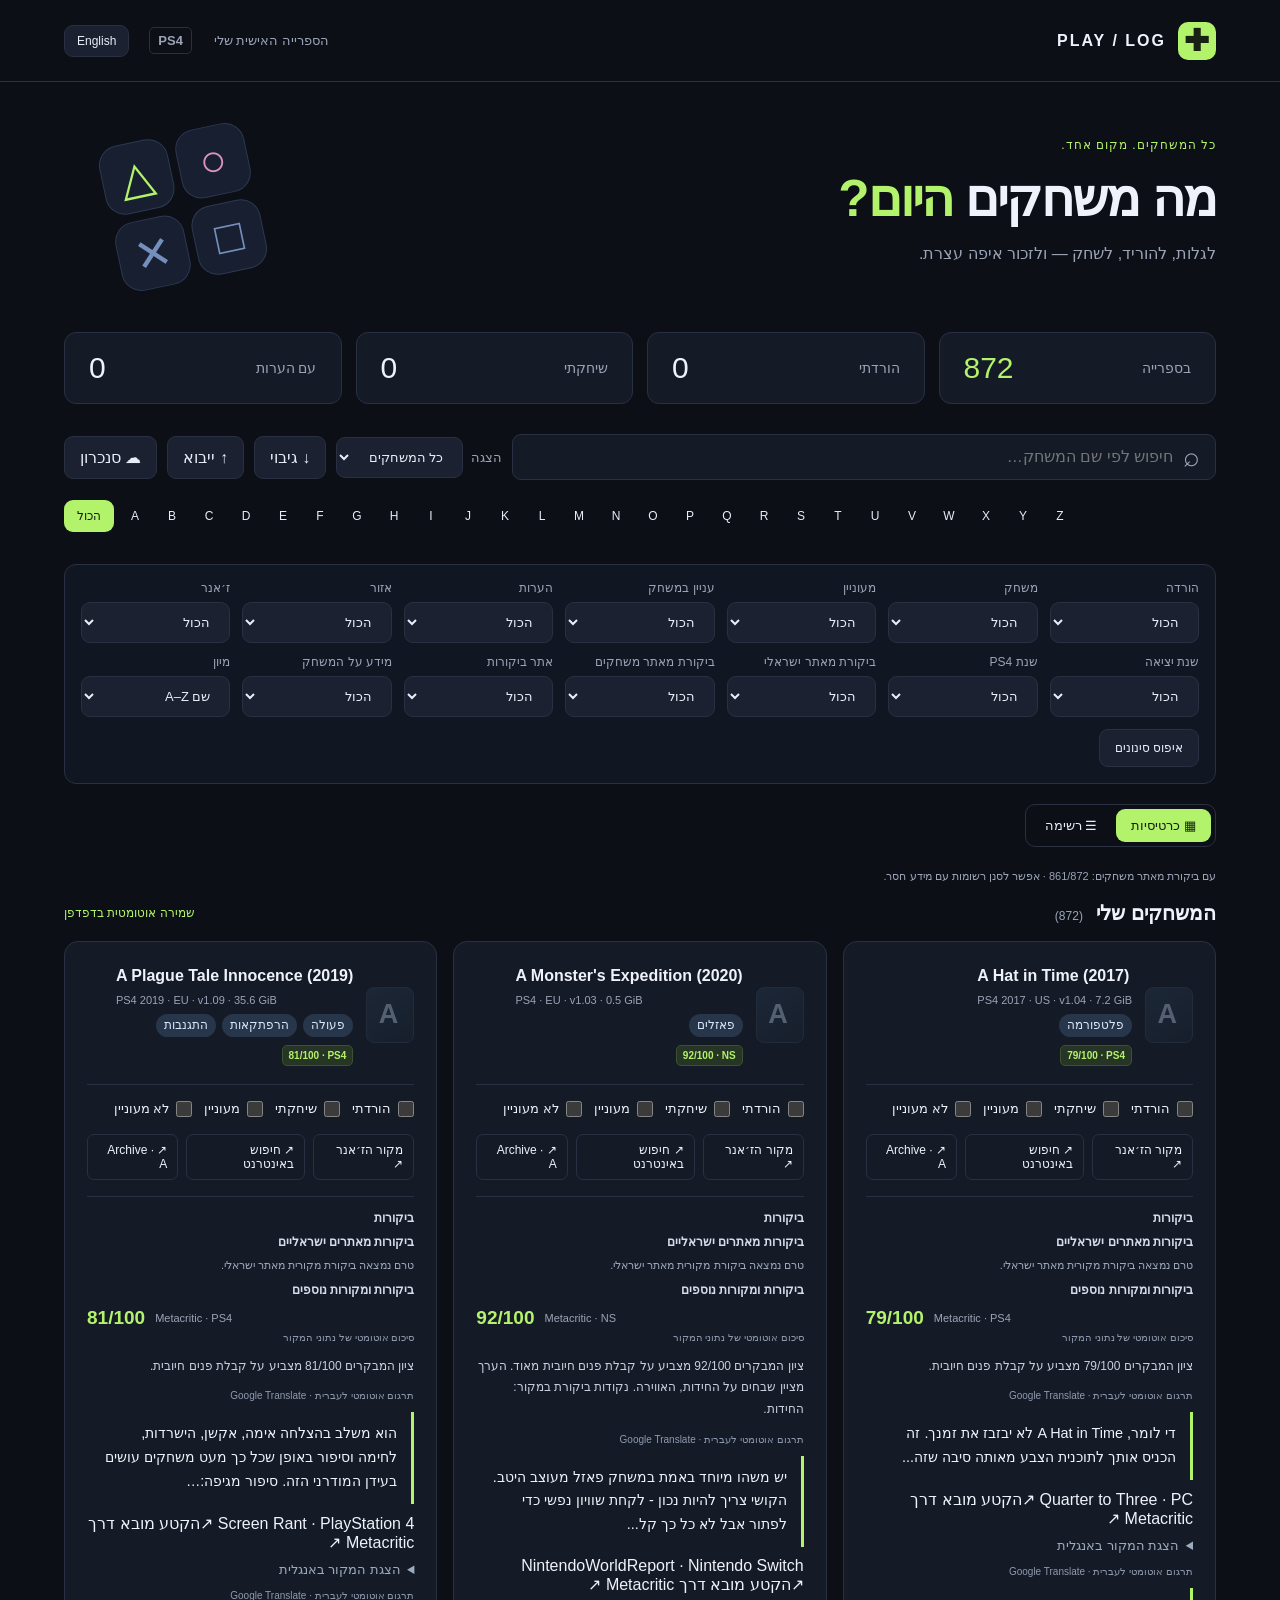
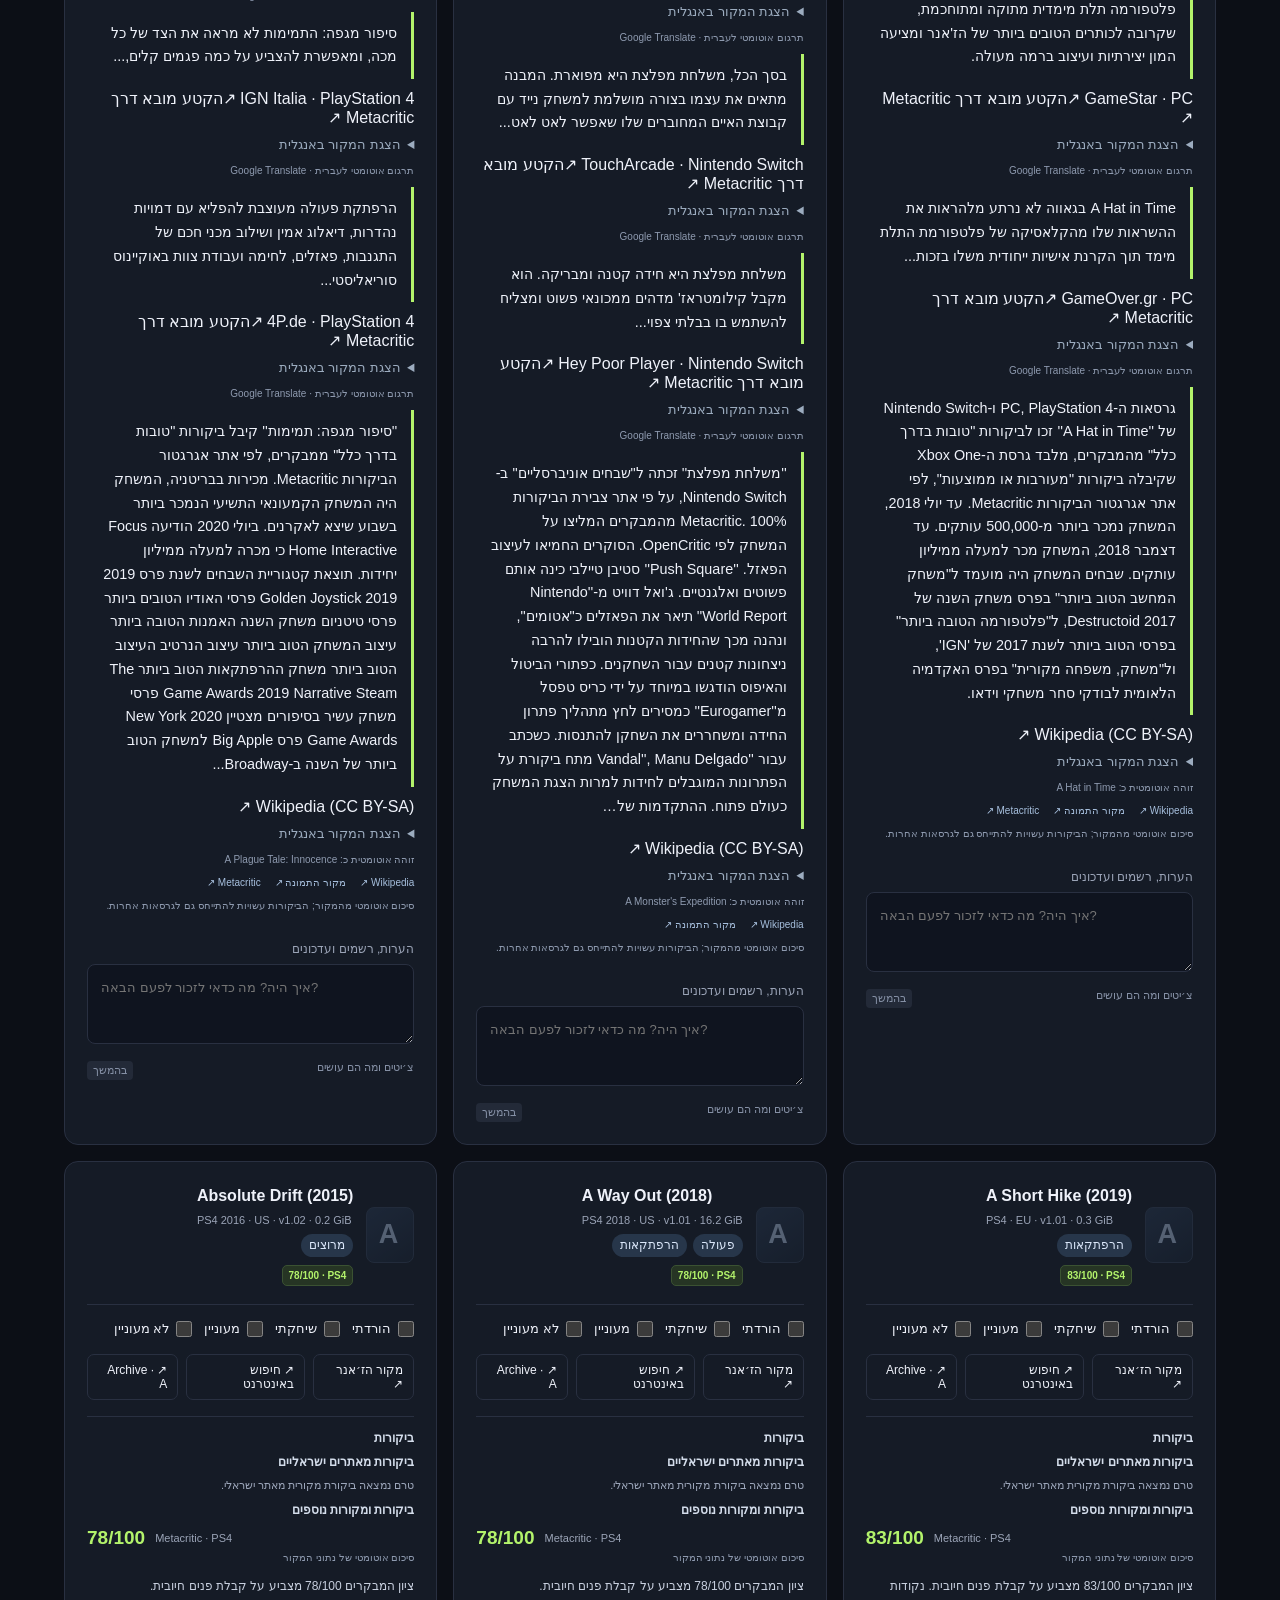
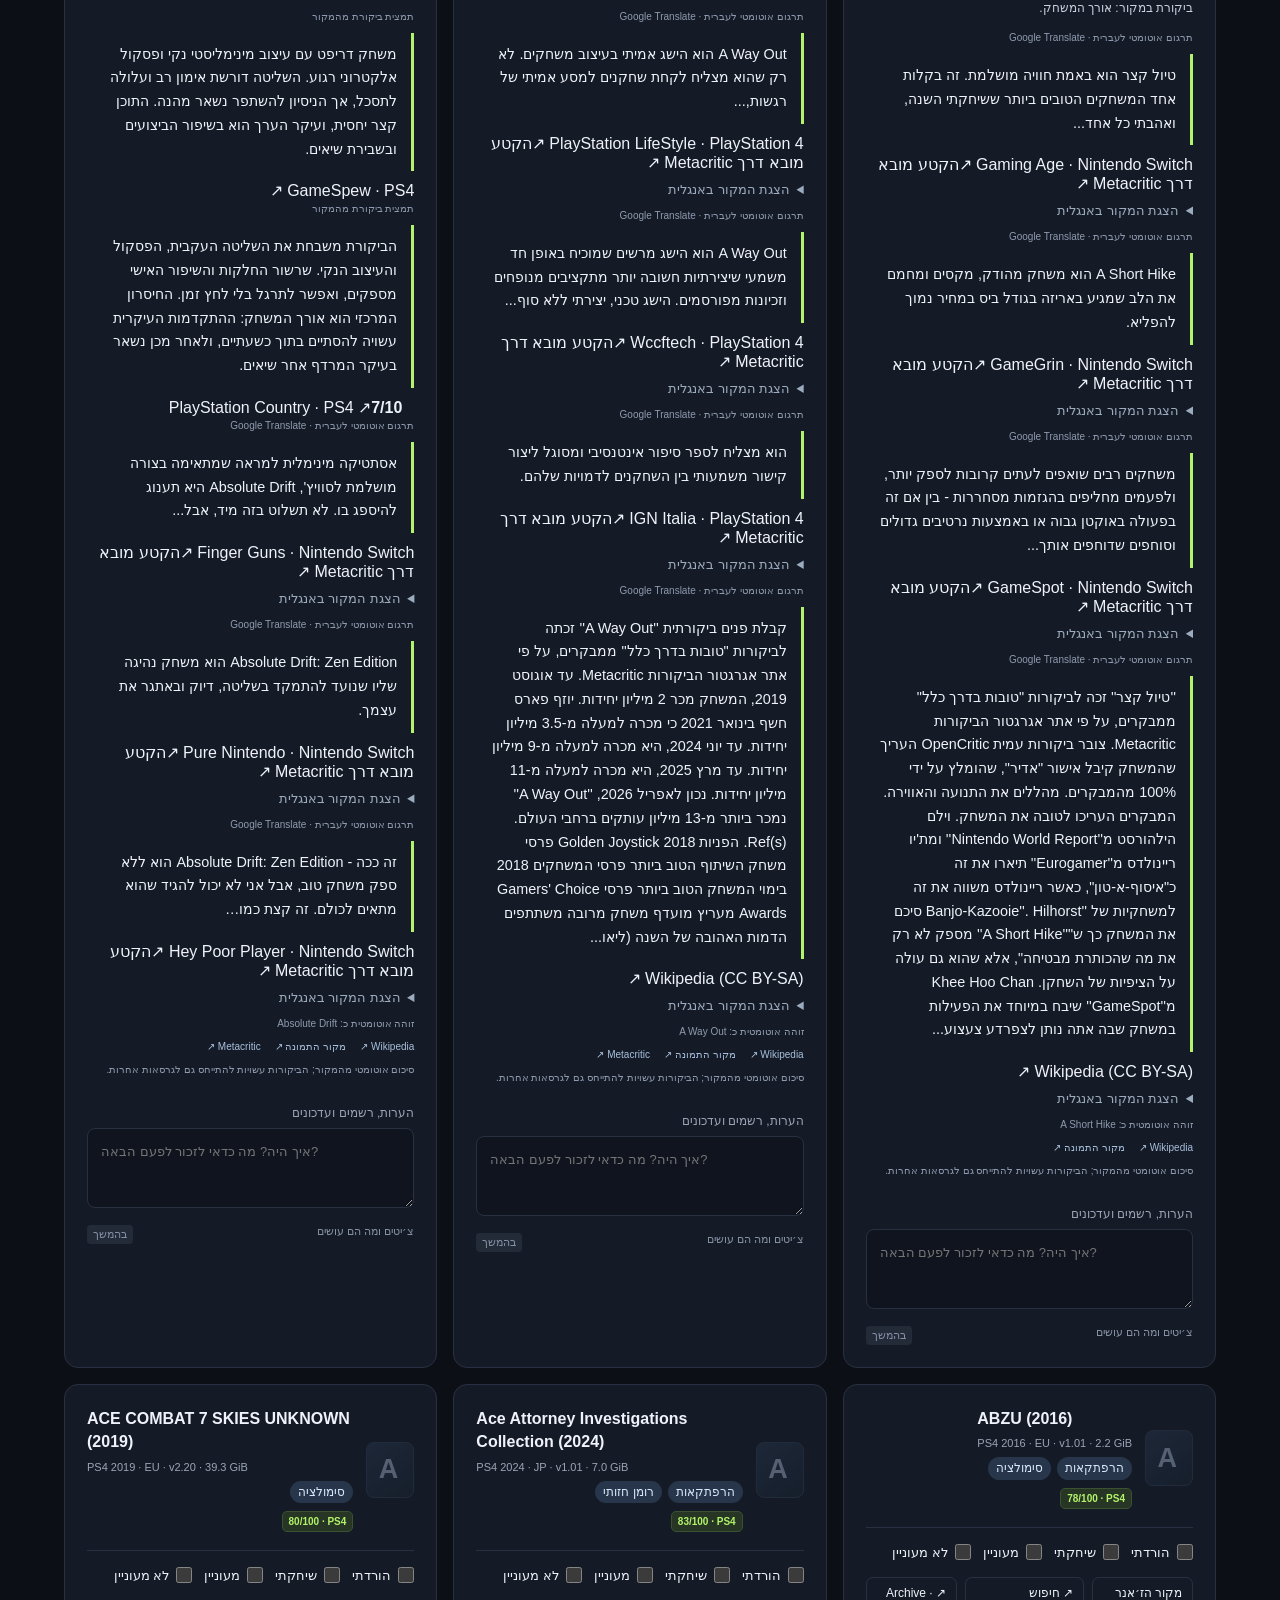
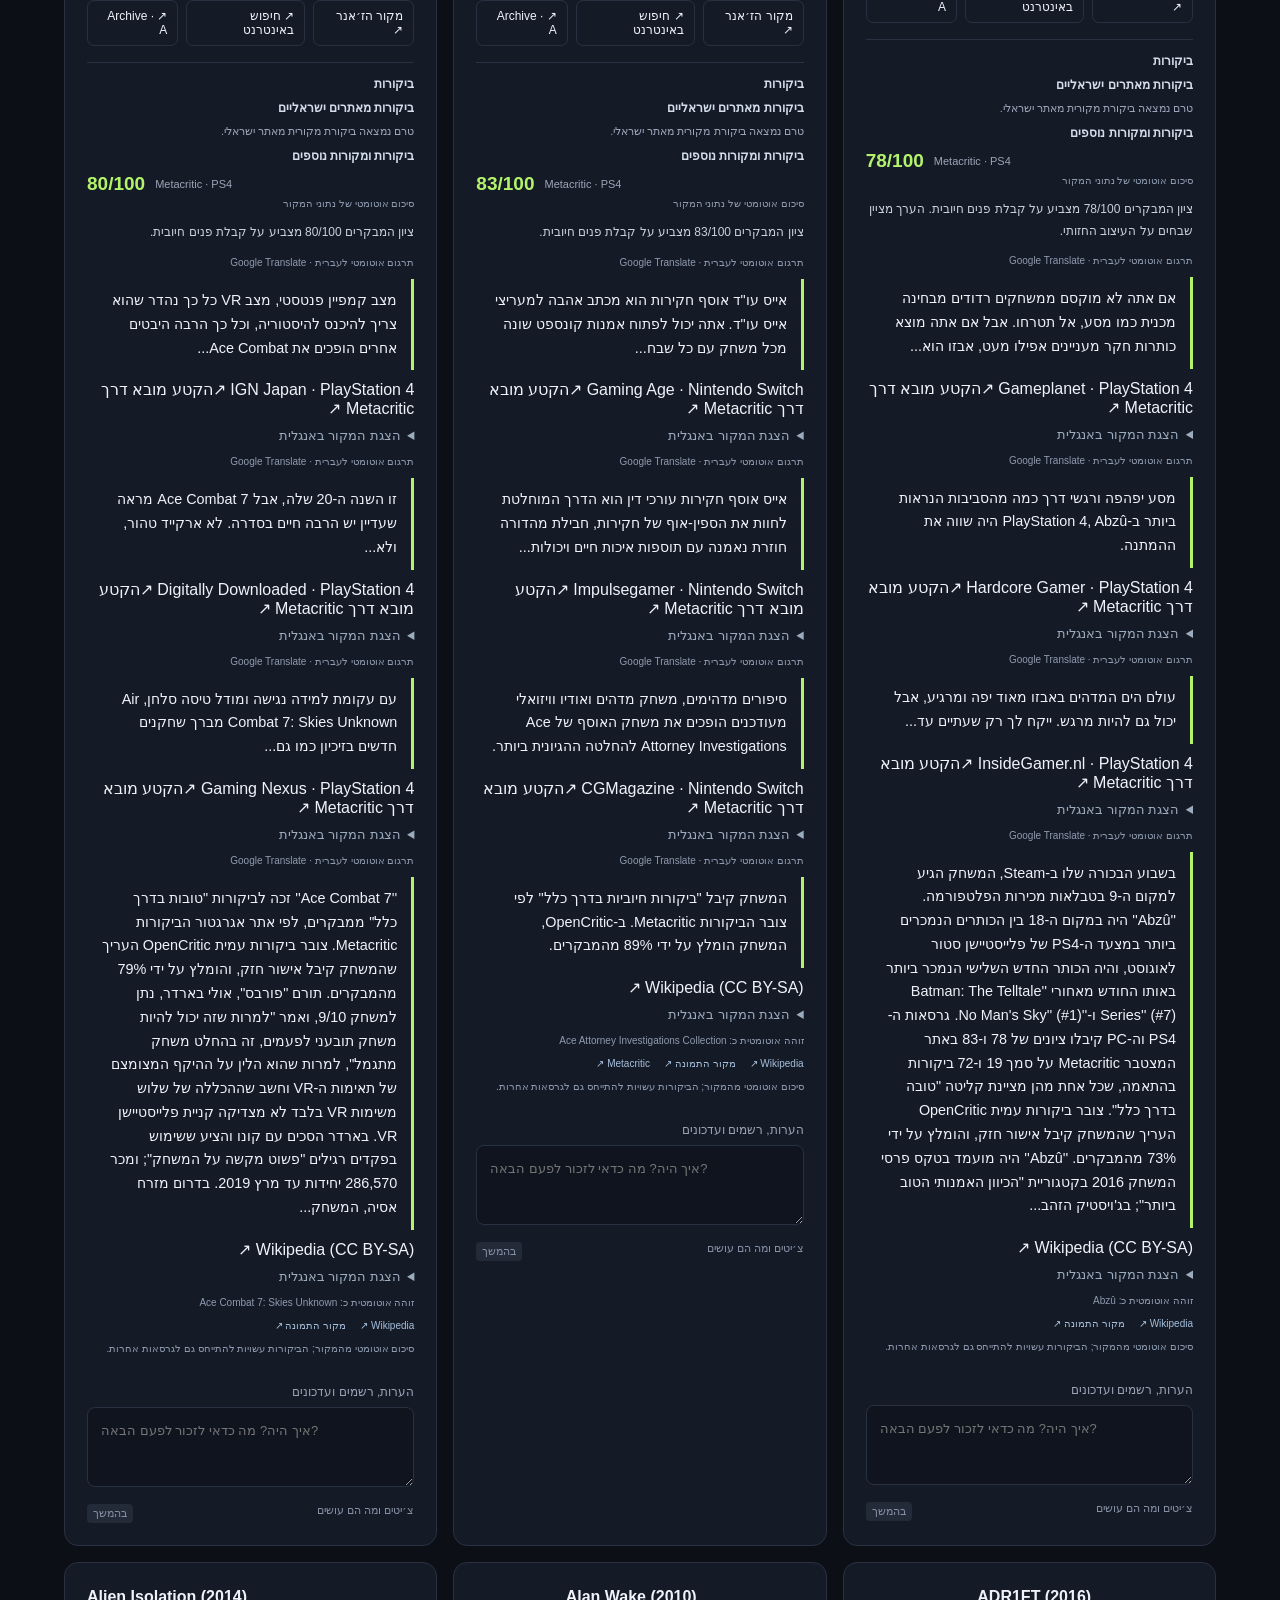
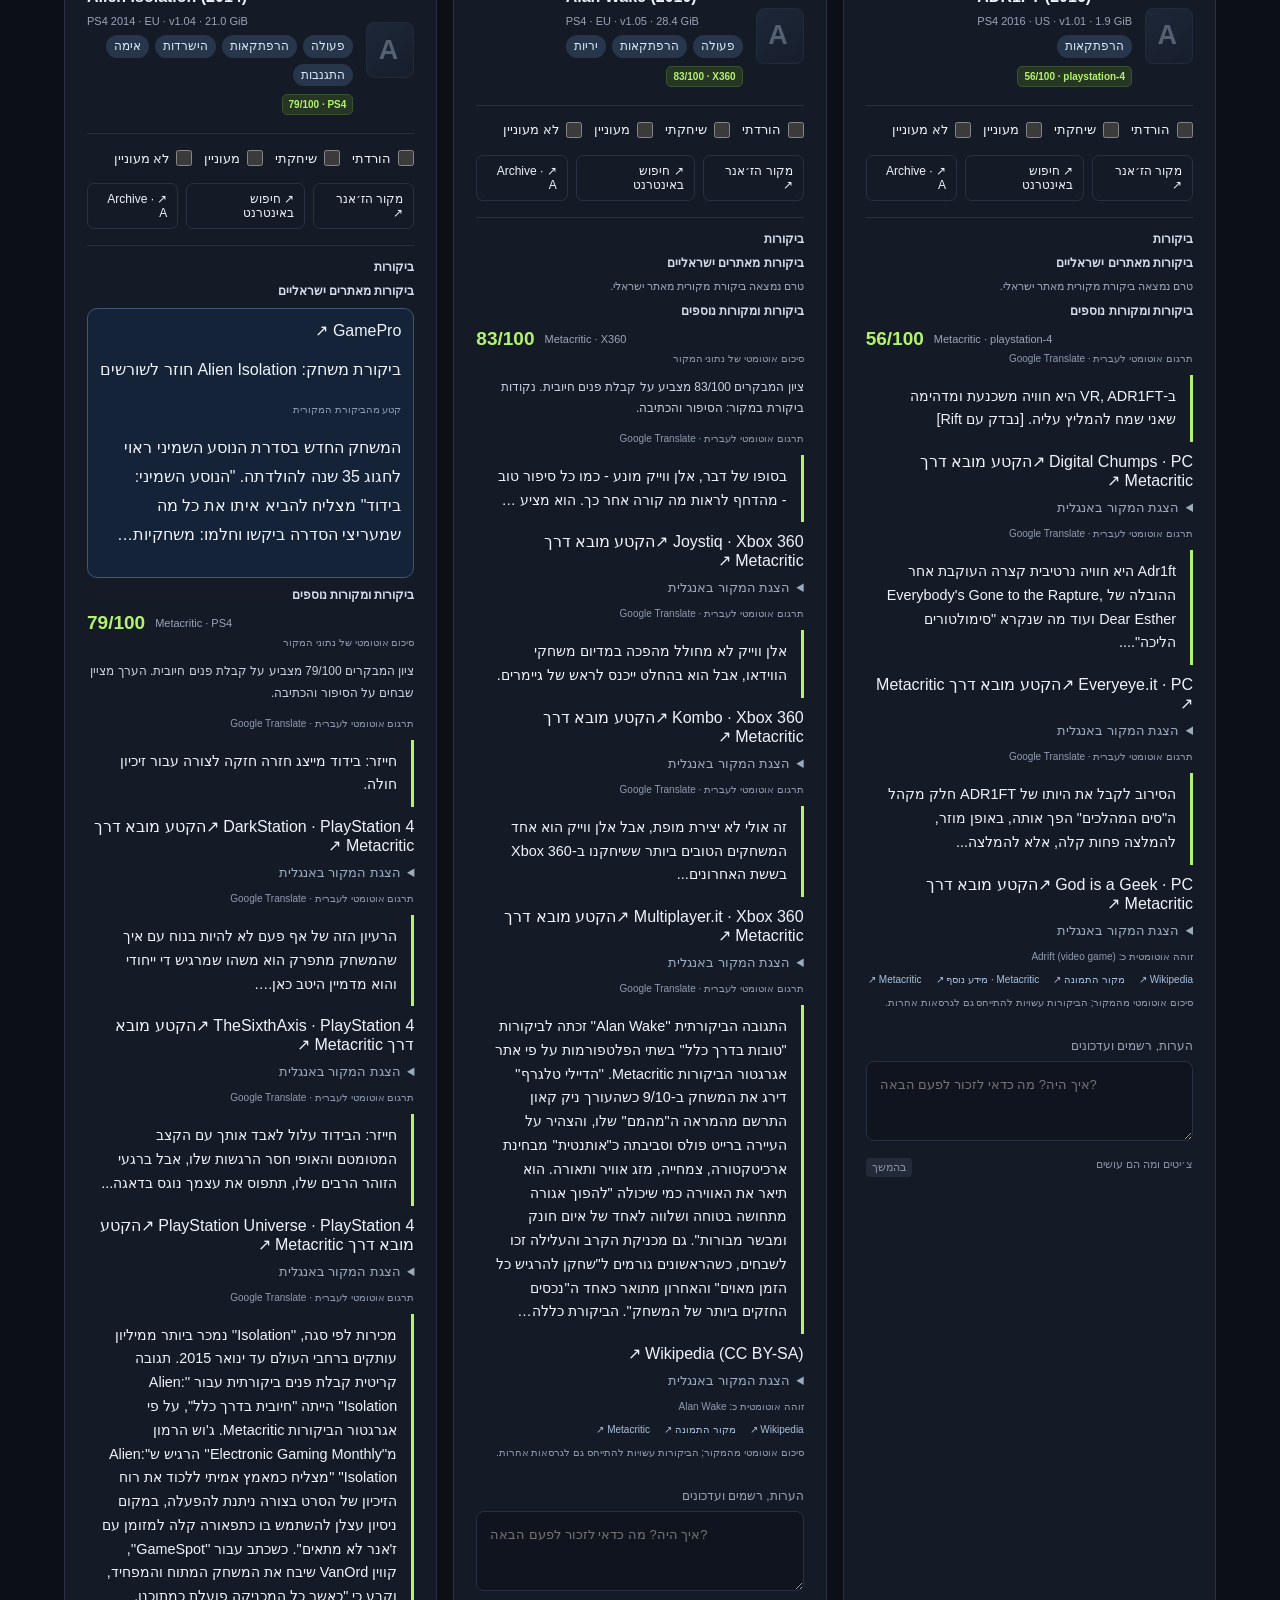
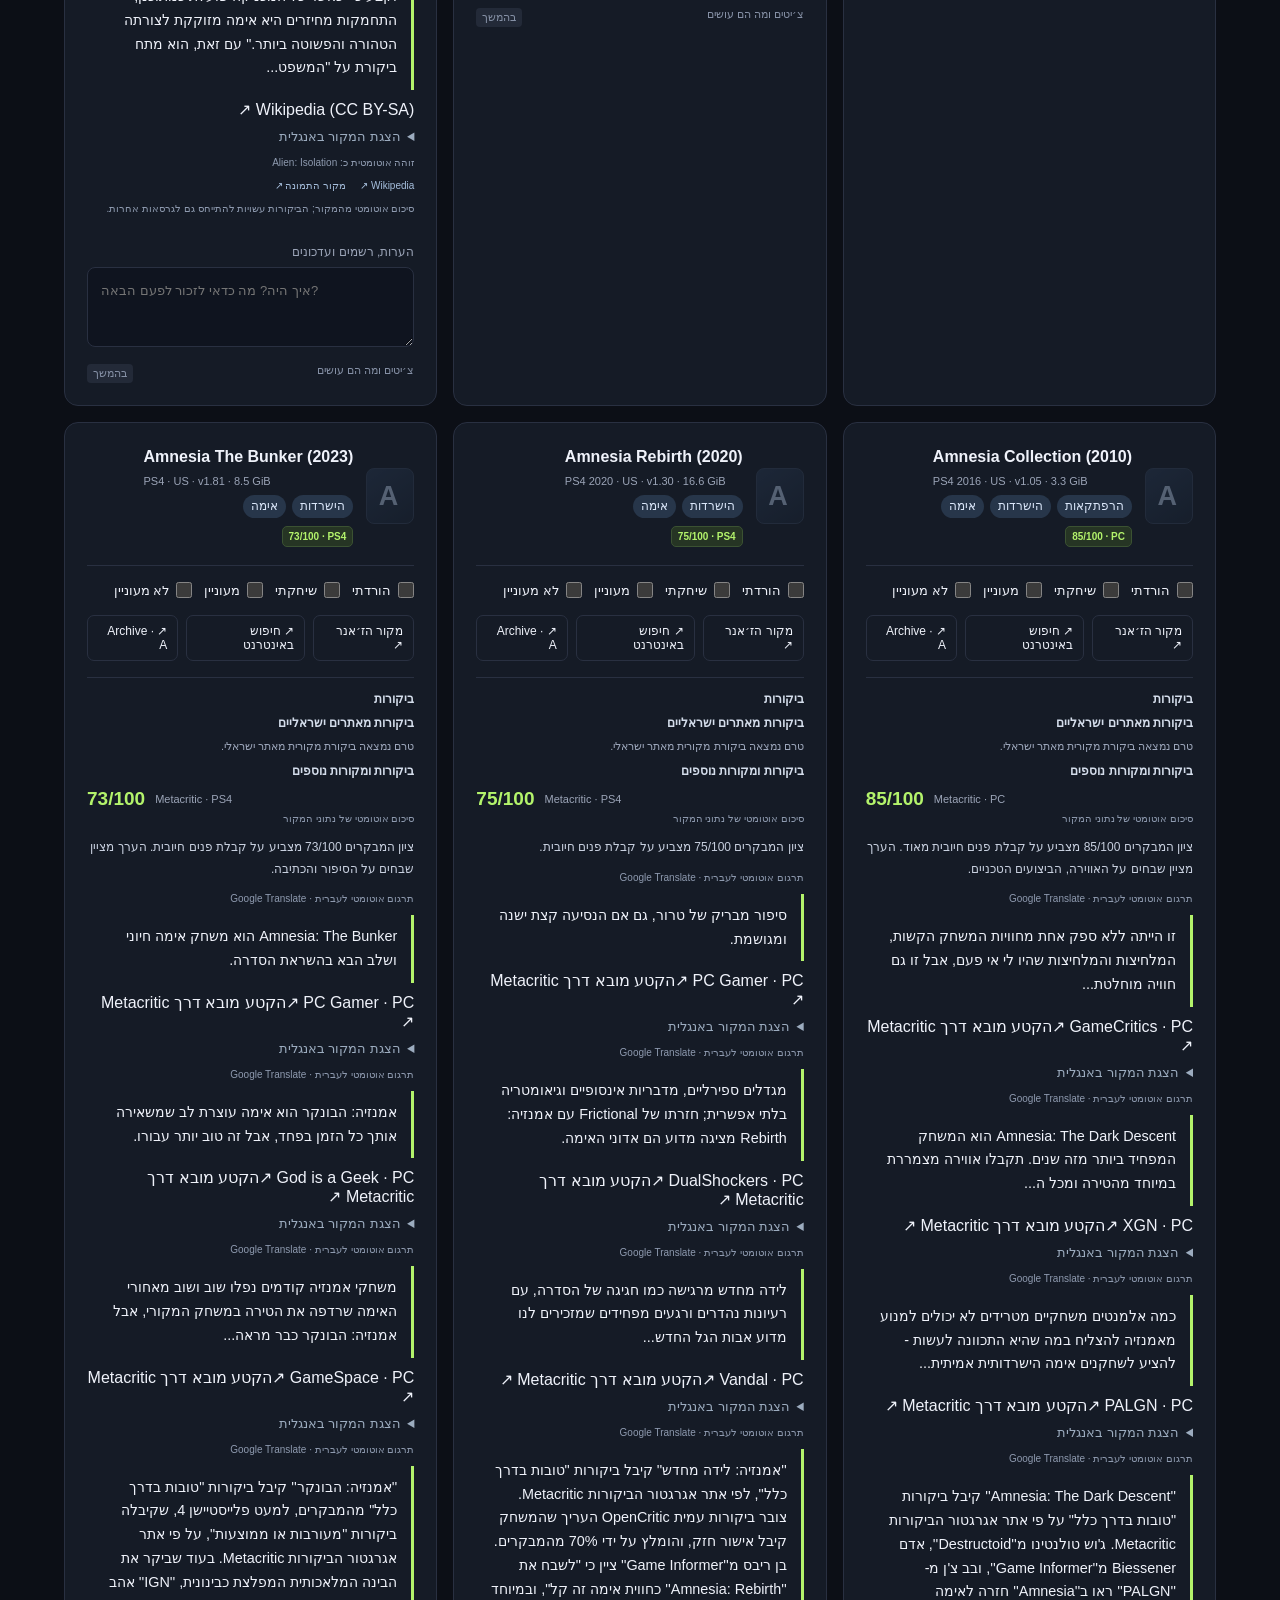
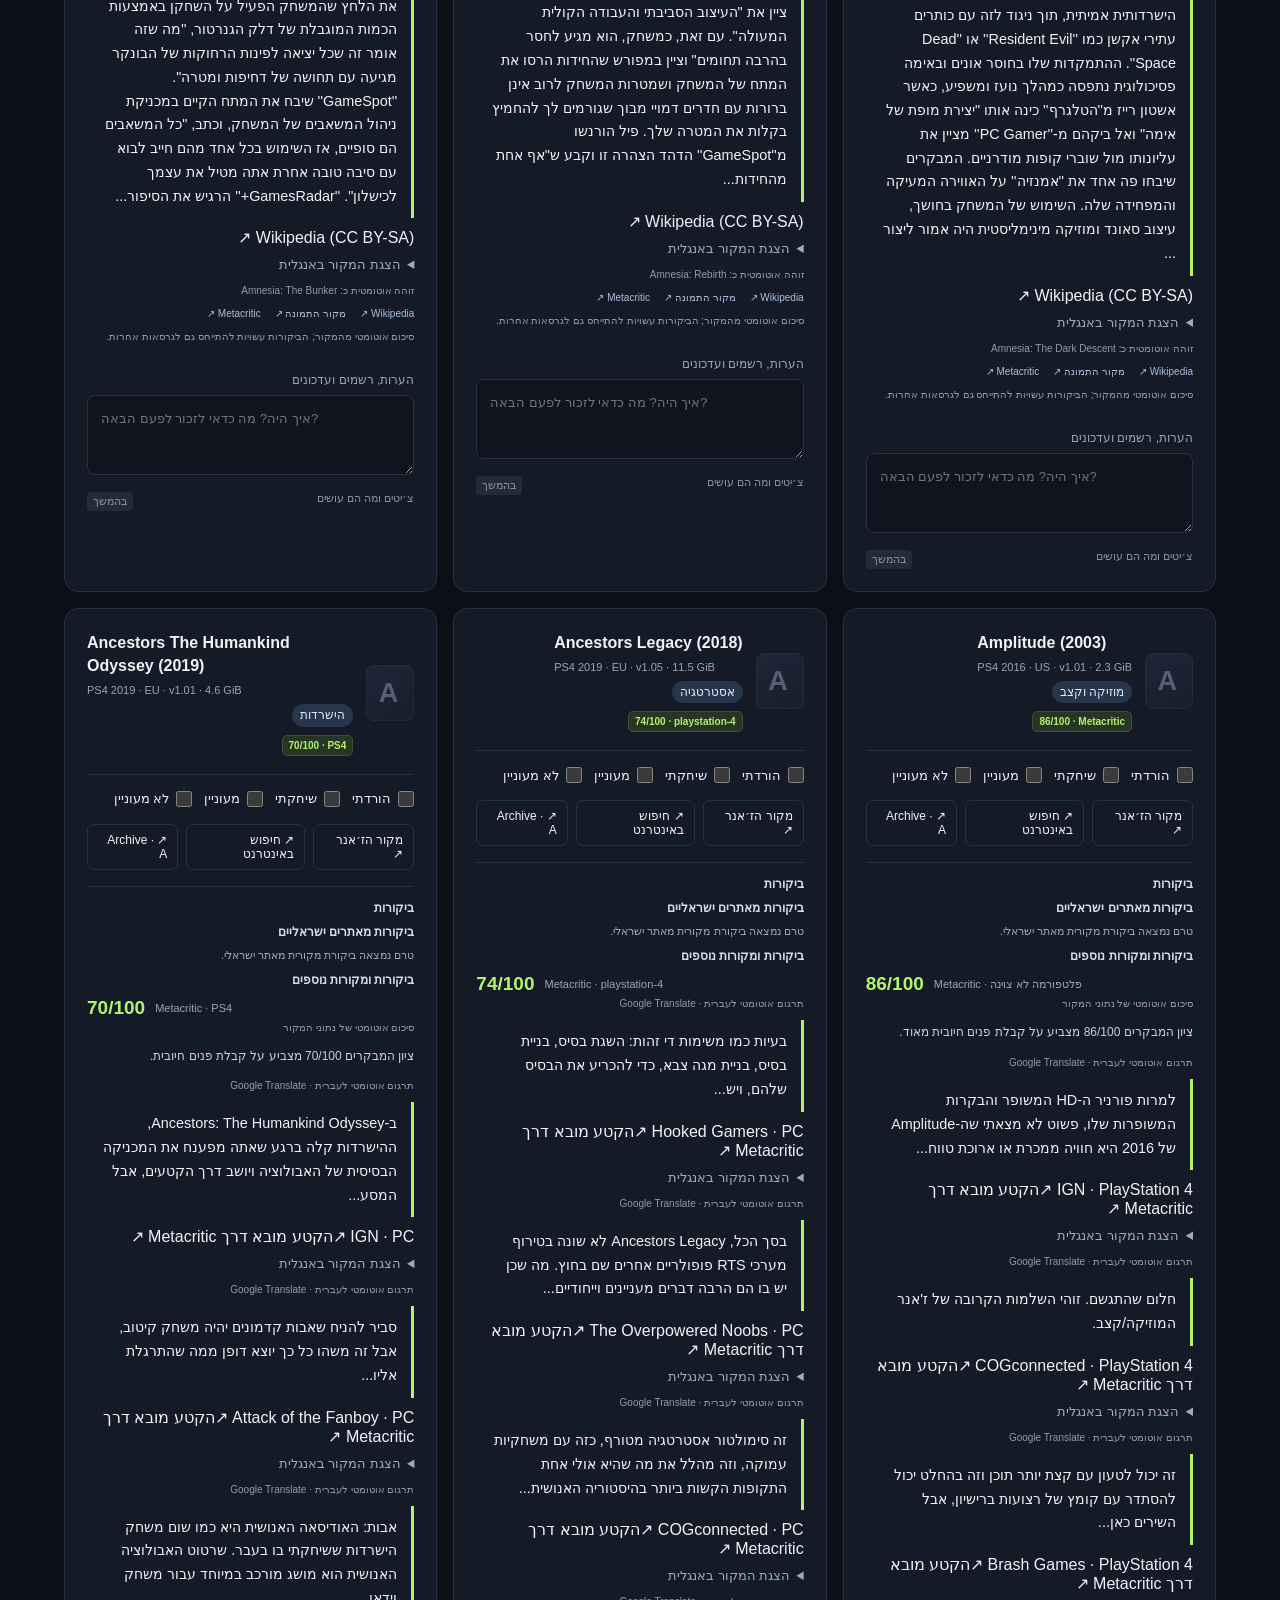
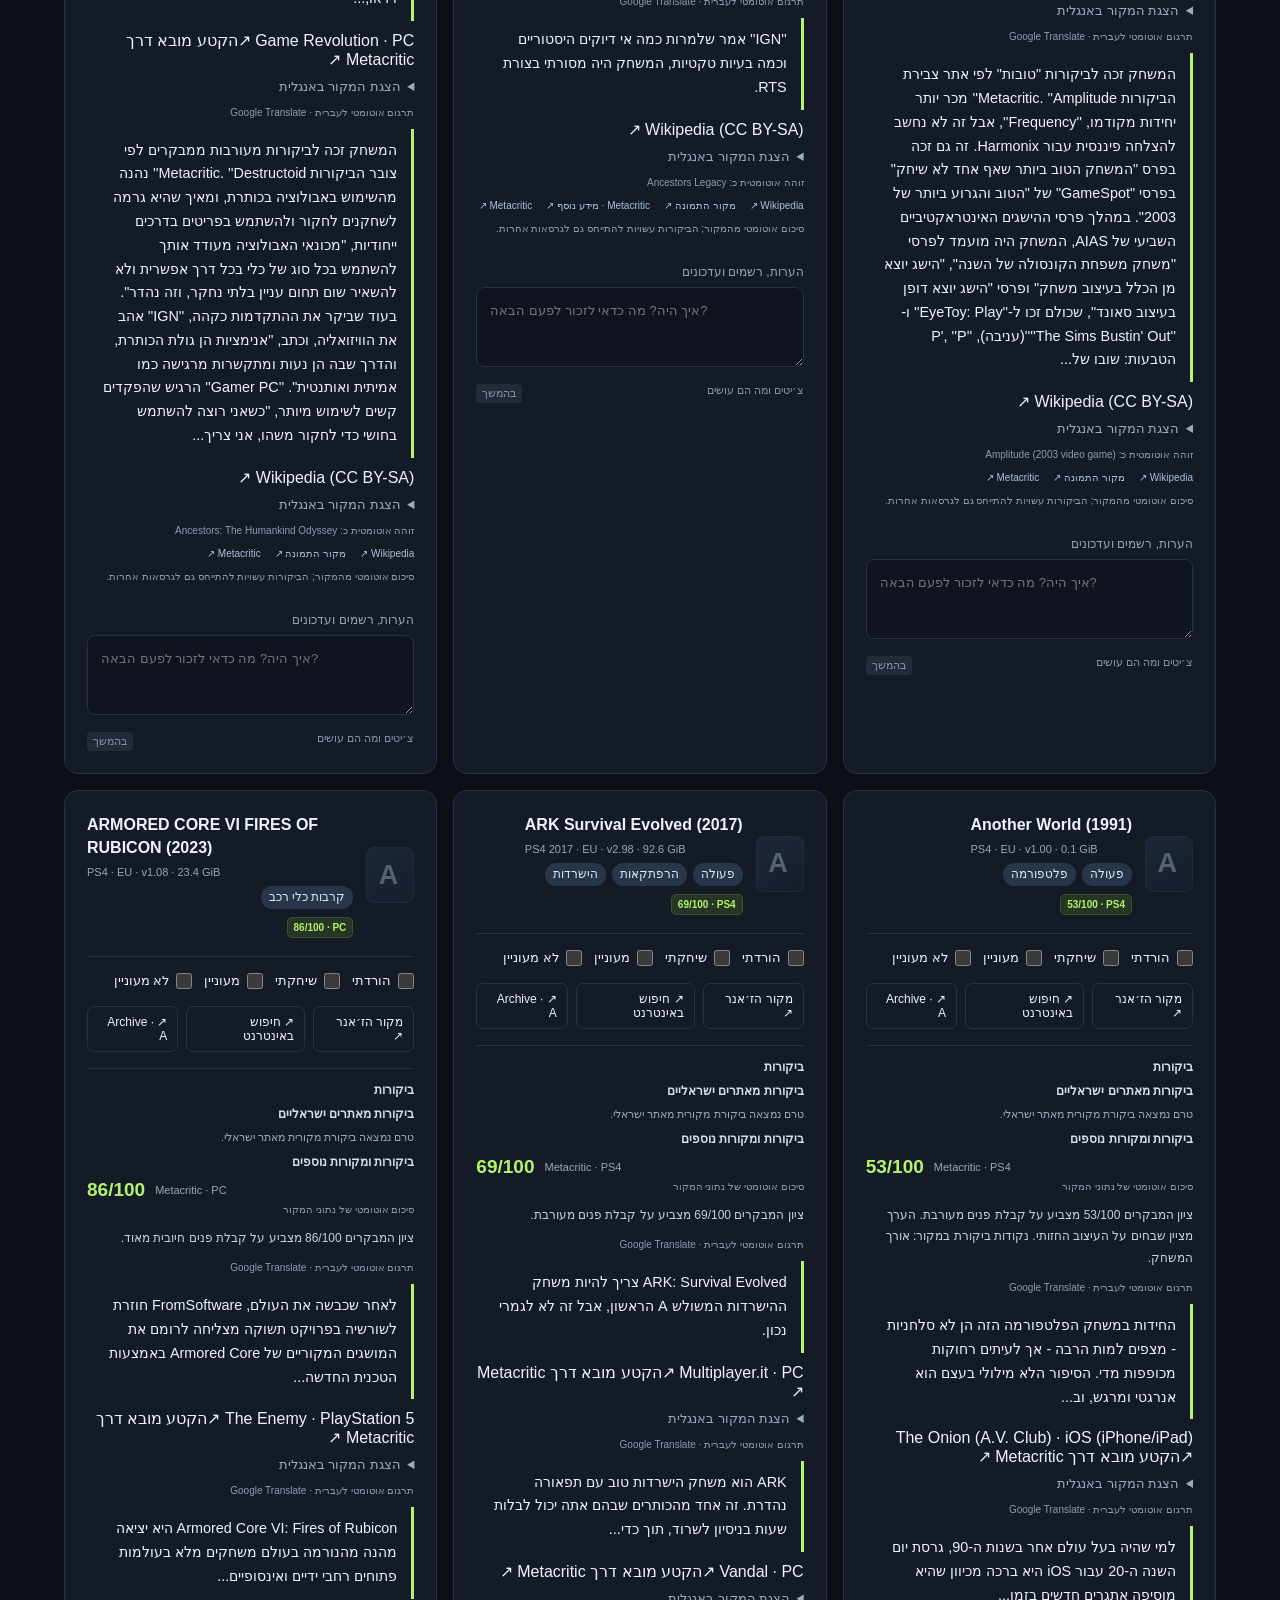
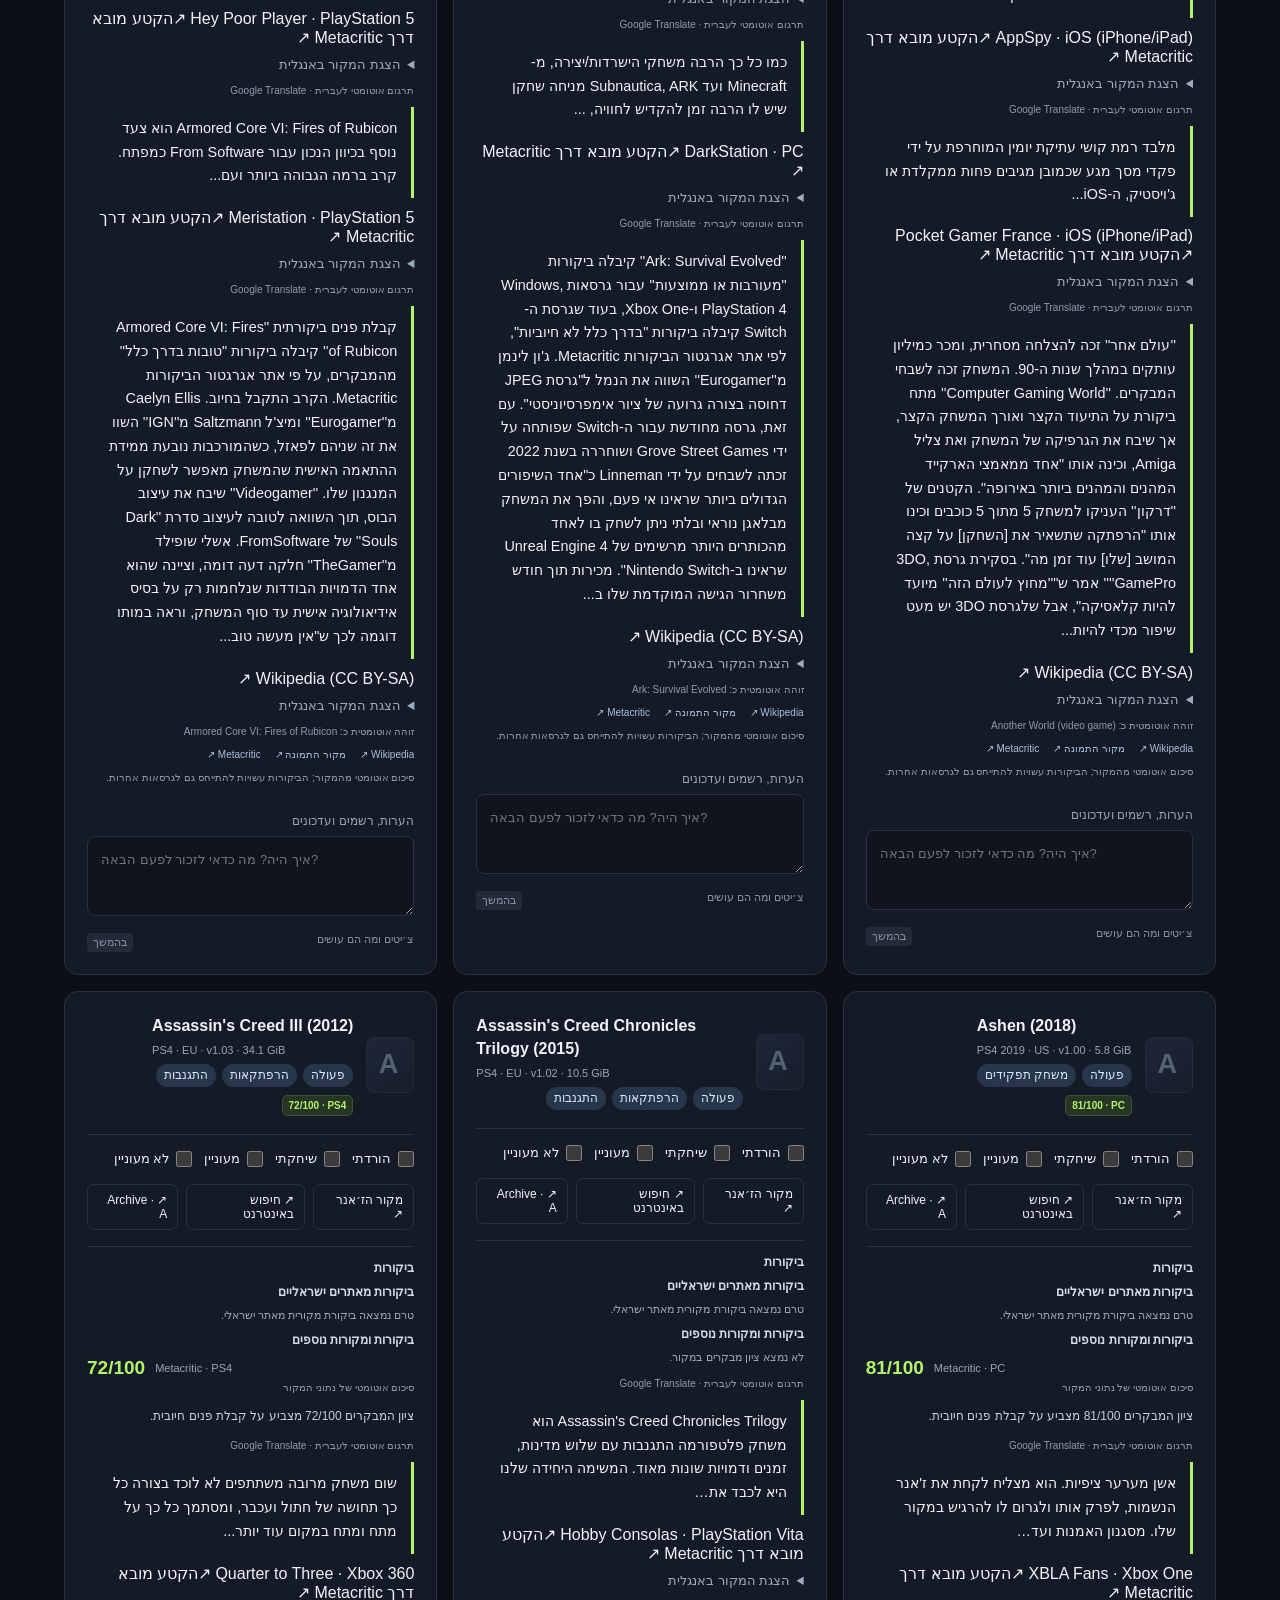
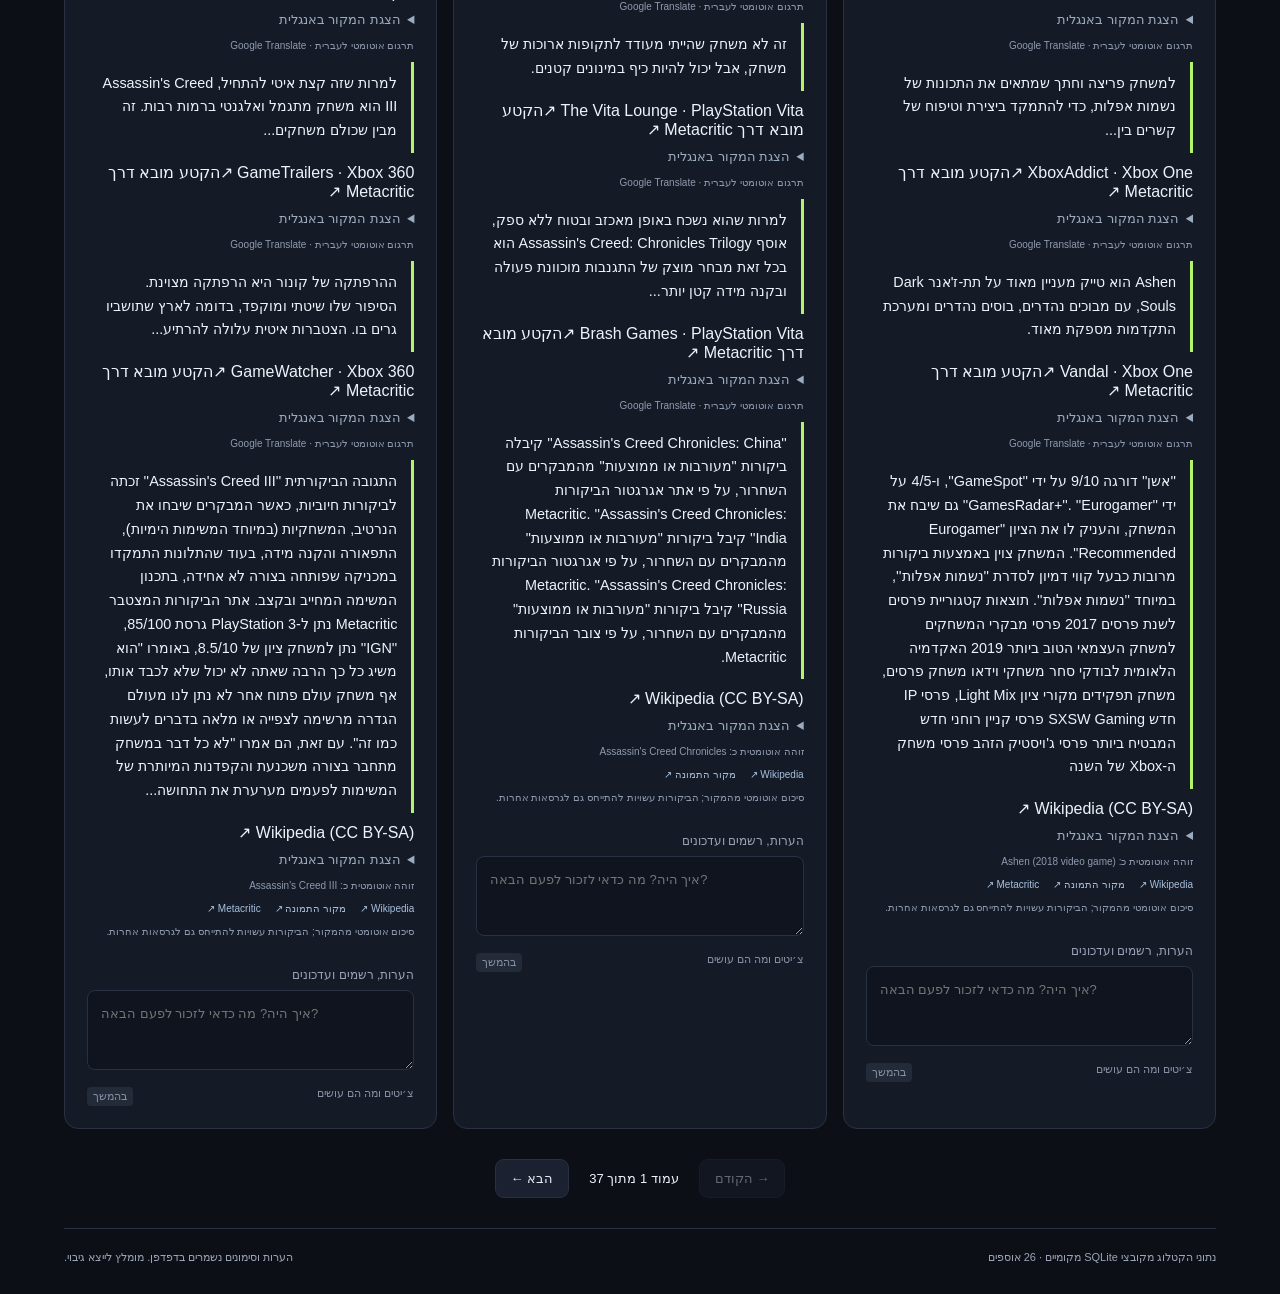
==== commit 1241645a: "Enrich all catalog entries with sourced bilingual editorial reviews and coverage audits" ====
--- a/index.html
+++ b/index.html
@@ -5,6 +5,7 @@
   <meta name="color-scheme" content="dark"><meta name="referrer" content="no-referrer">
   <title>Gaming Catalog · ספריית המשחקים שלי</title>
   <link rel="stylesheet" href="styles.css">
+  <script defer src="data/editorial-reviews.js"></script><script defer src="data/editorial-translations.js"></script>
   <script defer src="data/catalog.js"></script><script defer src="data/metadata.js"></script><script defer src="data/genres.js"></script><script defer src="data/hebrew-reviews.js"></script><script defer src="data/review-translations.js"></script><script defer src="i18n.js"></script><script defer src="app.js"></script><script defer src="sync.js"></script>
 </head>
 <body>
@@ -24,7 +25,9 @@
       <label><span>ז׳אנר</span><select id="genreFilter"><option value="all">הכול</option><option value="unknown">ז׳אנר לא נמצא</option></select></label>
       <label><span>שנת יציאה</span><select id="yearFilter"><option value="all">הכול</option><option value="unknown">חסר מידע</option></select></label>
       <label><span>שנת PS4</span><select id="ps4YearFilter"><option value="all">הכול</option><option value="unknown">חסר מידע</option></select></label>
-      <label><span>ביקורת בעברית</span><select id="hebrewReviewFilter"><option value="all">הכול</option><option value="yes">יש ביקורת בעברית</option><option value="no">ללא ביקורת בעברית</option></select></label>
+      <label><span>ביקורת מאתר ישראלי</span><select id="hebrewReviewFilter"><option value="all">הכול</option><option value="yes">יש ביקורת מאתר ישראלי</option><option value="no">ללא ביקורת מאתר ישראלי</option></select></label>
+      <label><span>ביקורת מאתר משחקים</span><select id="editorialFilter"><option value="all">הכול</option><option value="yes">יש ביקורת מאתר</option><option value="no">חסרה ביקורת מאתר</option></select></label>
+      <label><span>אתר ביקורות</span><select id="publisherFilter"><option value="all">הכול</option></select></label>
 <label><span>מידע על המשחק</span><select id="metadataFilter"><option value="all">הכול</option><option value="complete">מידע מלא</option><option value="incomplete">מידע חלקי או חסר</option></select></label>
       <label><span>מיון</span><select id="sort"><option value="az">שם A–Z</option><option value="za">שם Z–A</option><option value="sizeDesc">גודל: מהגדול לקטן</option><option value="sizeAsc">גודל: מהקטן לגדול</option></select></label>
       <button id="resetFilters">איפוס סינונים</button>
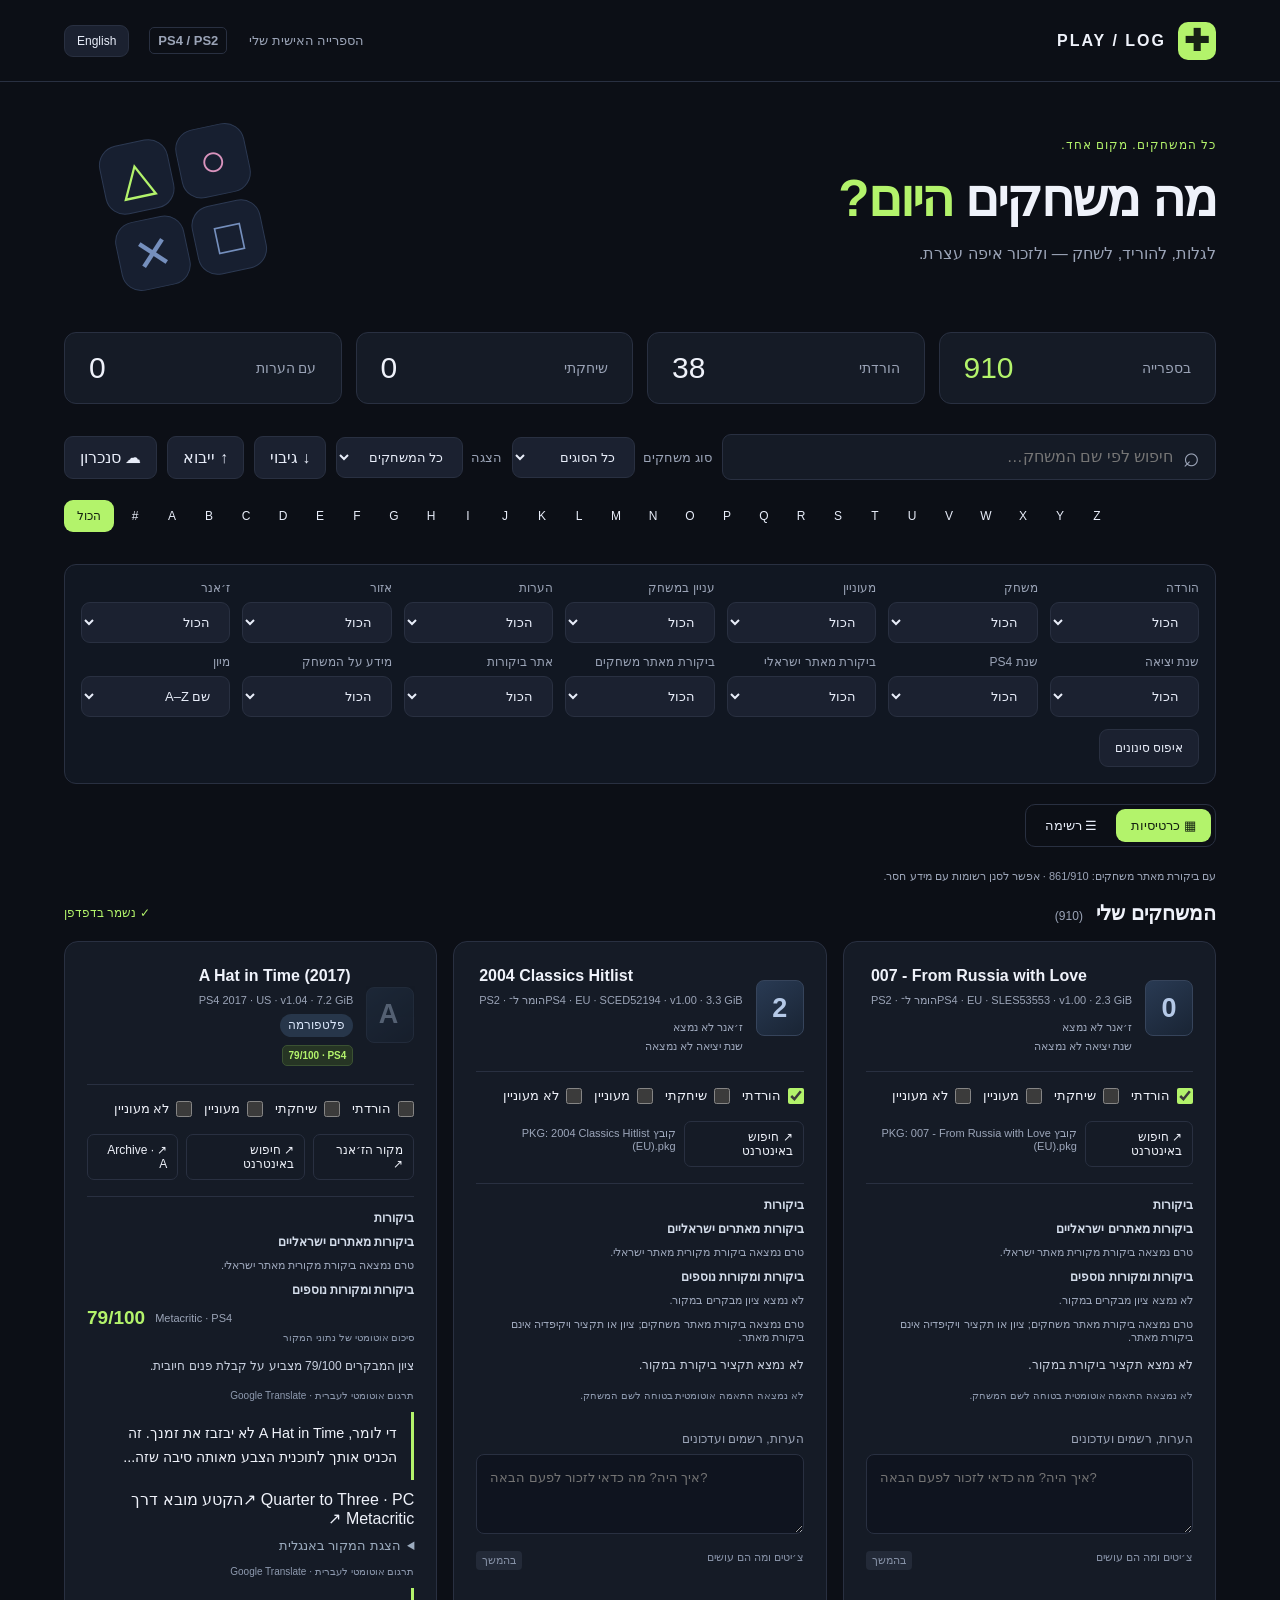
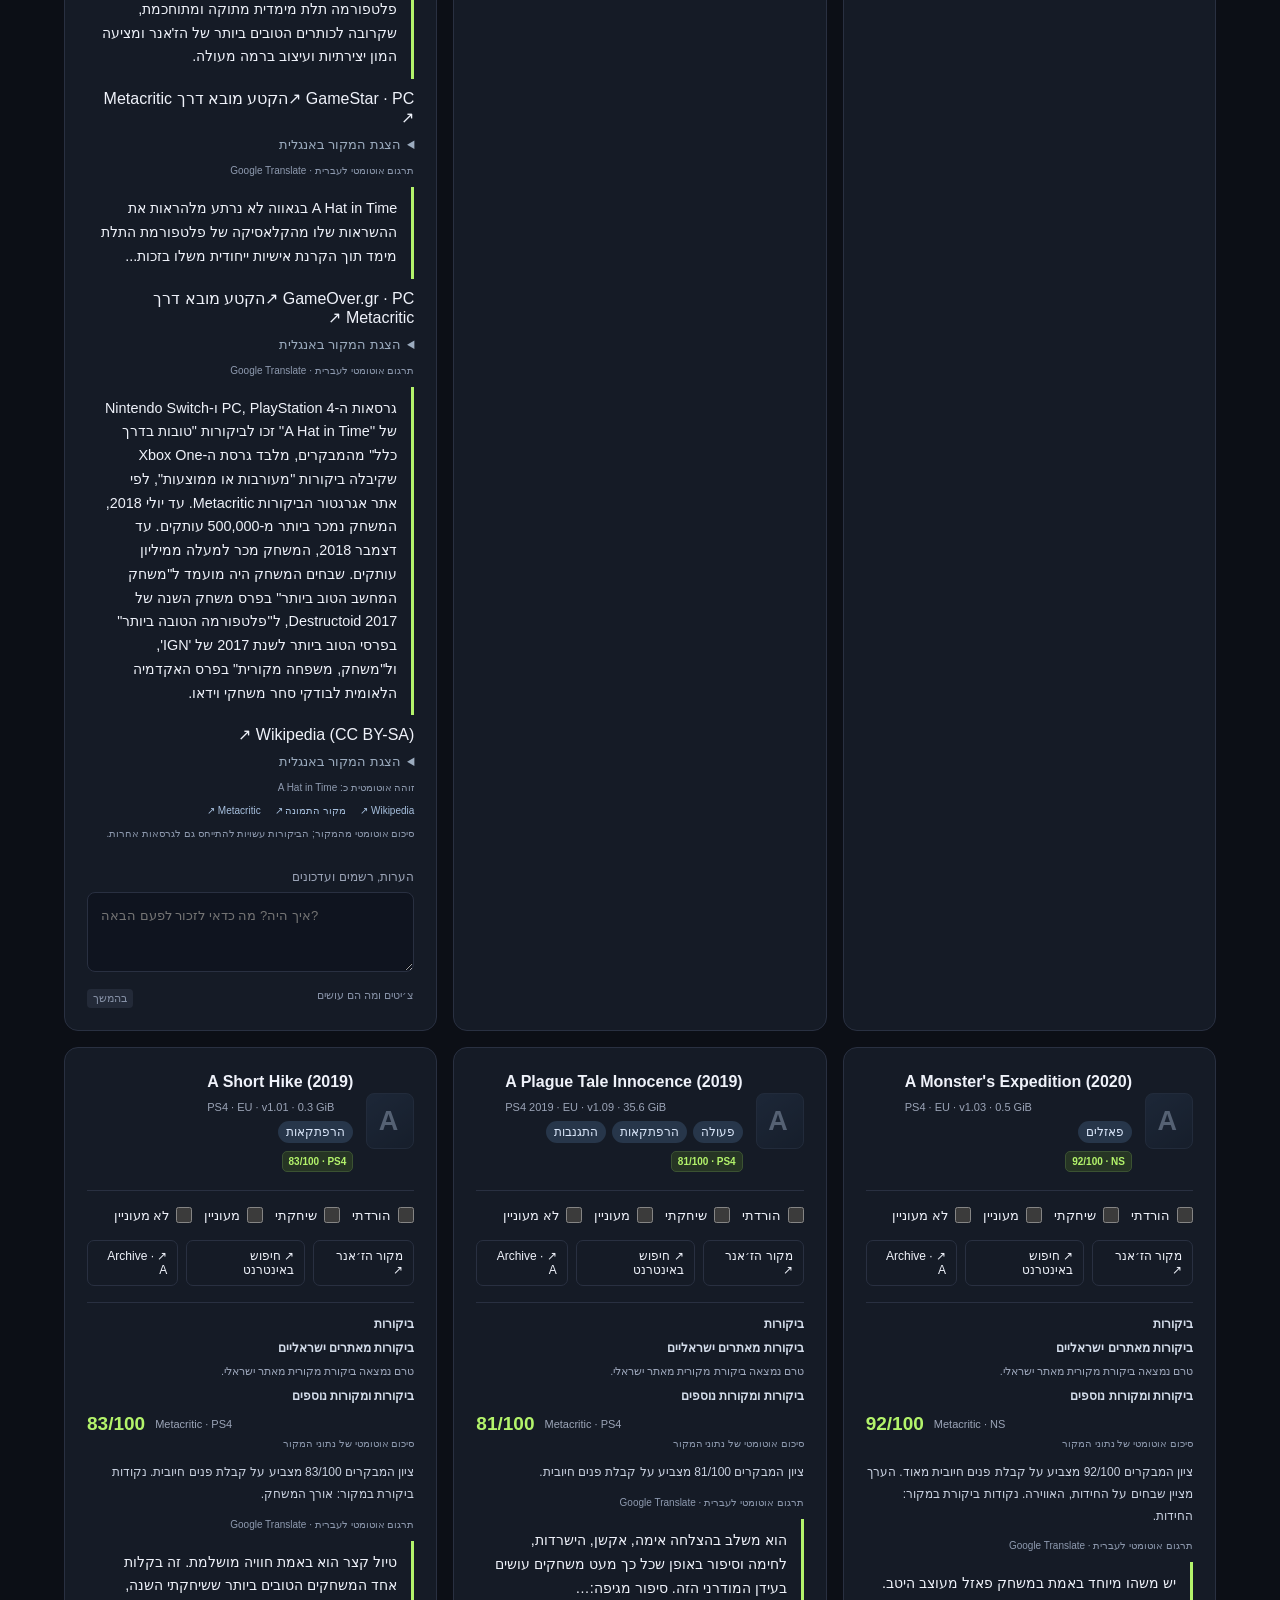
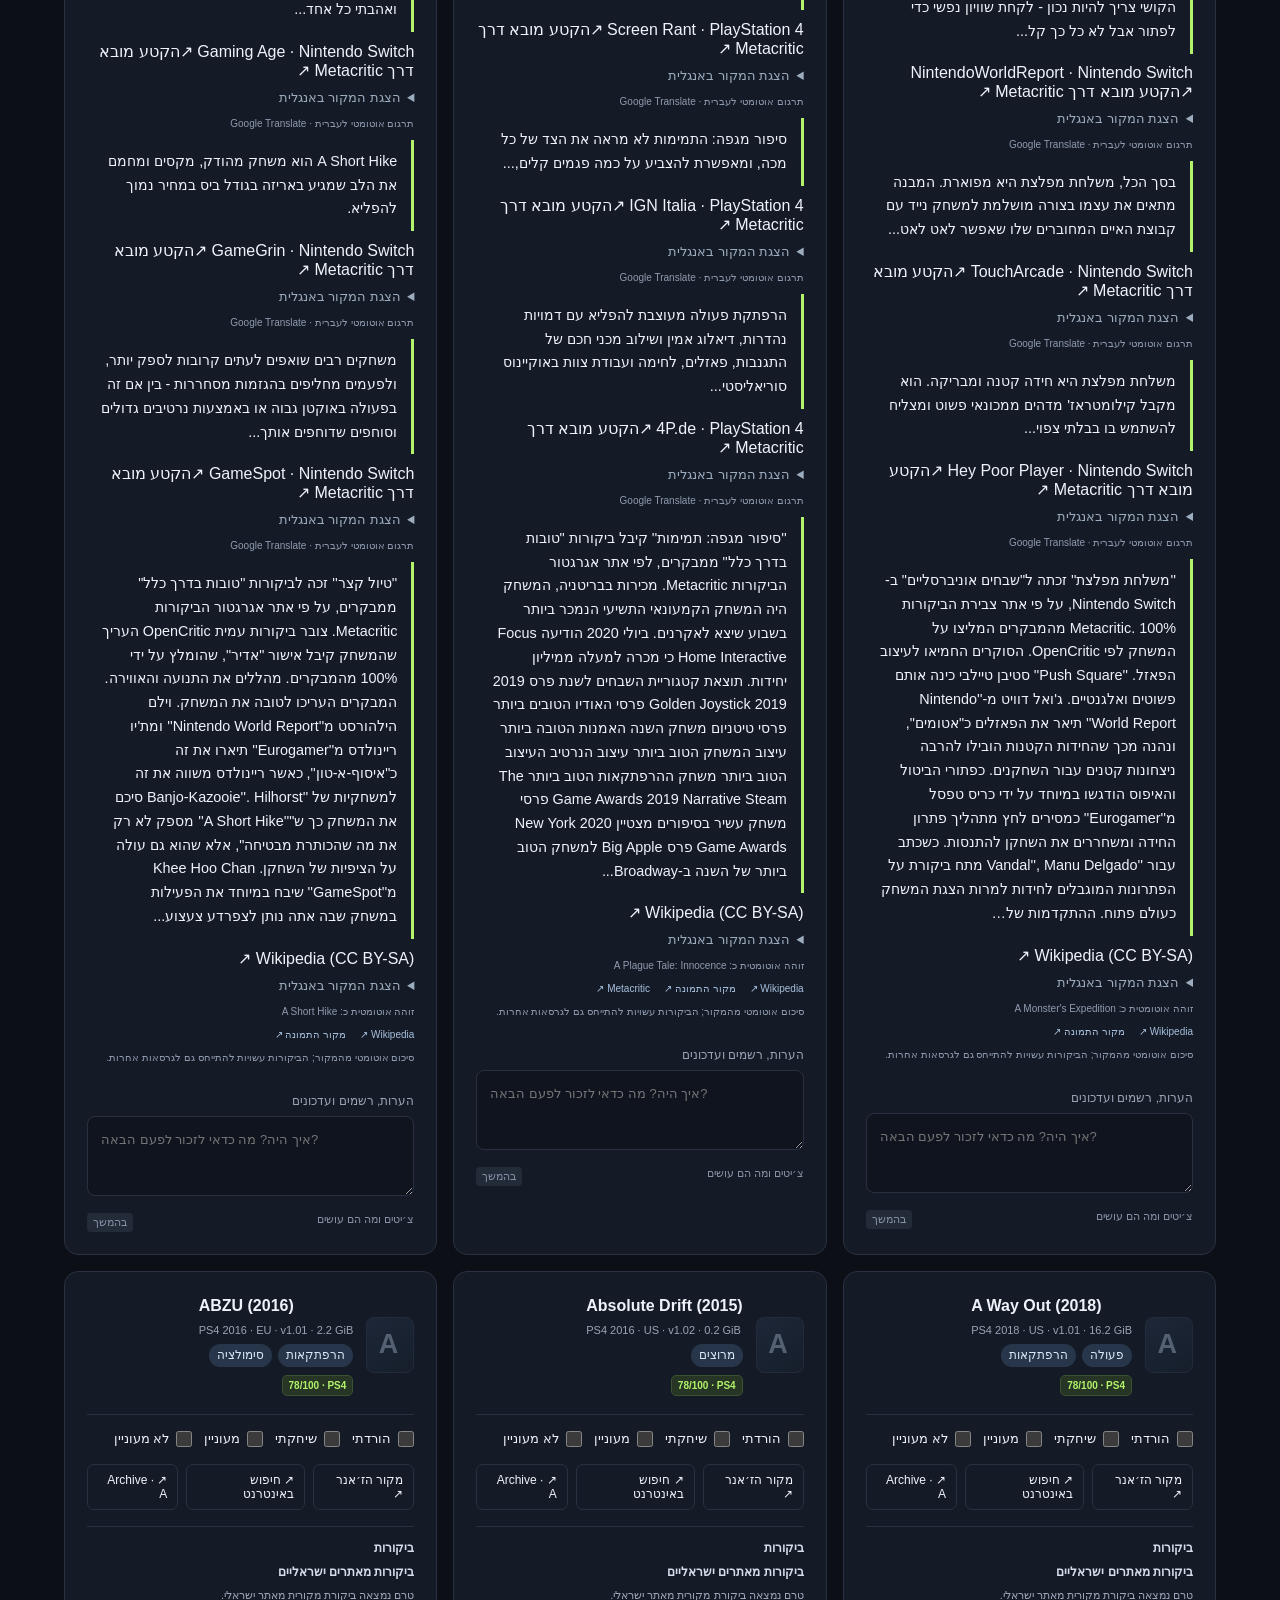
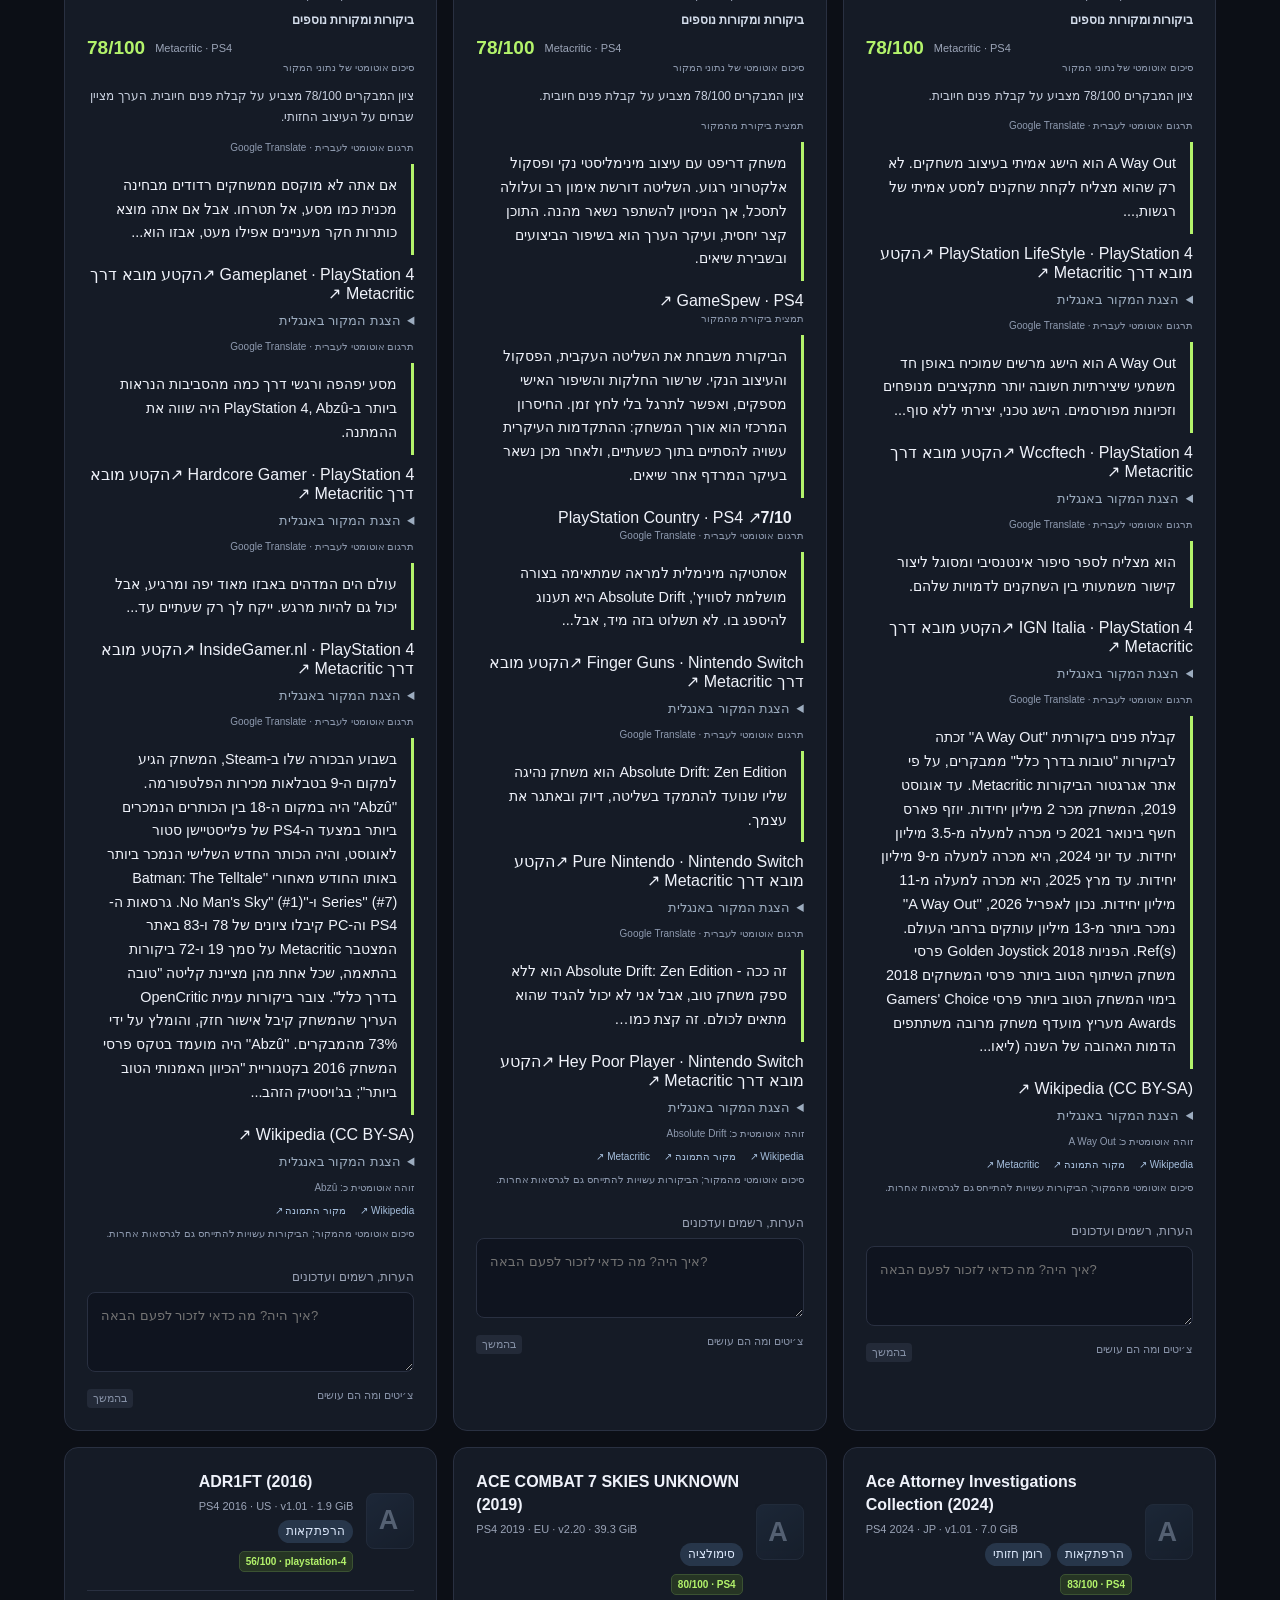
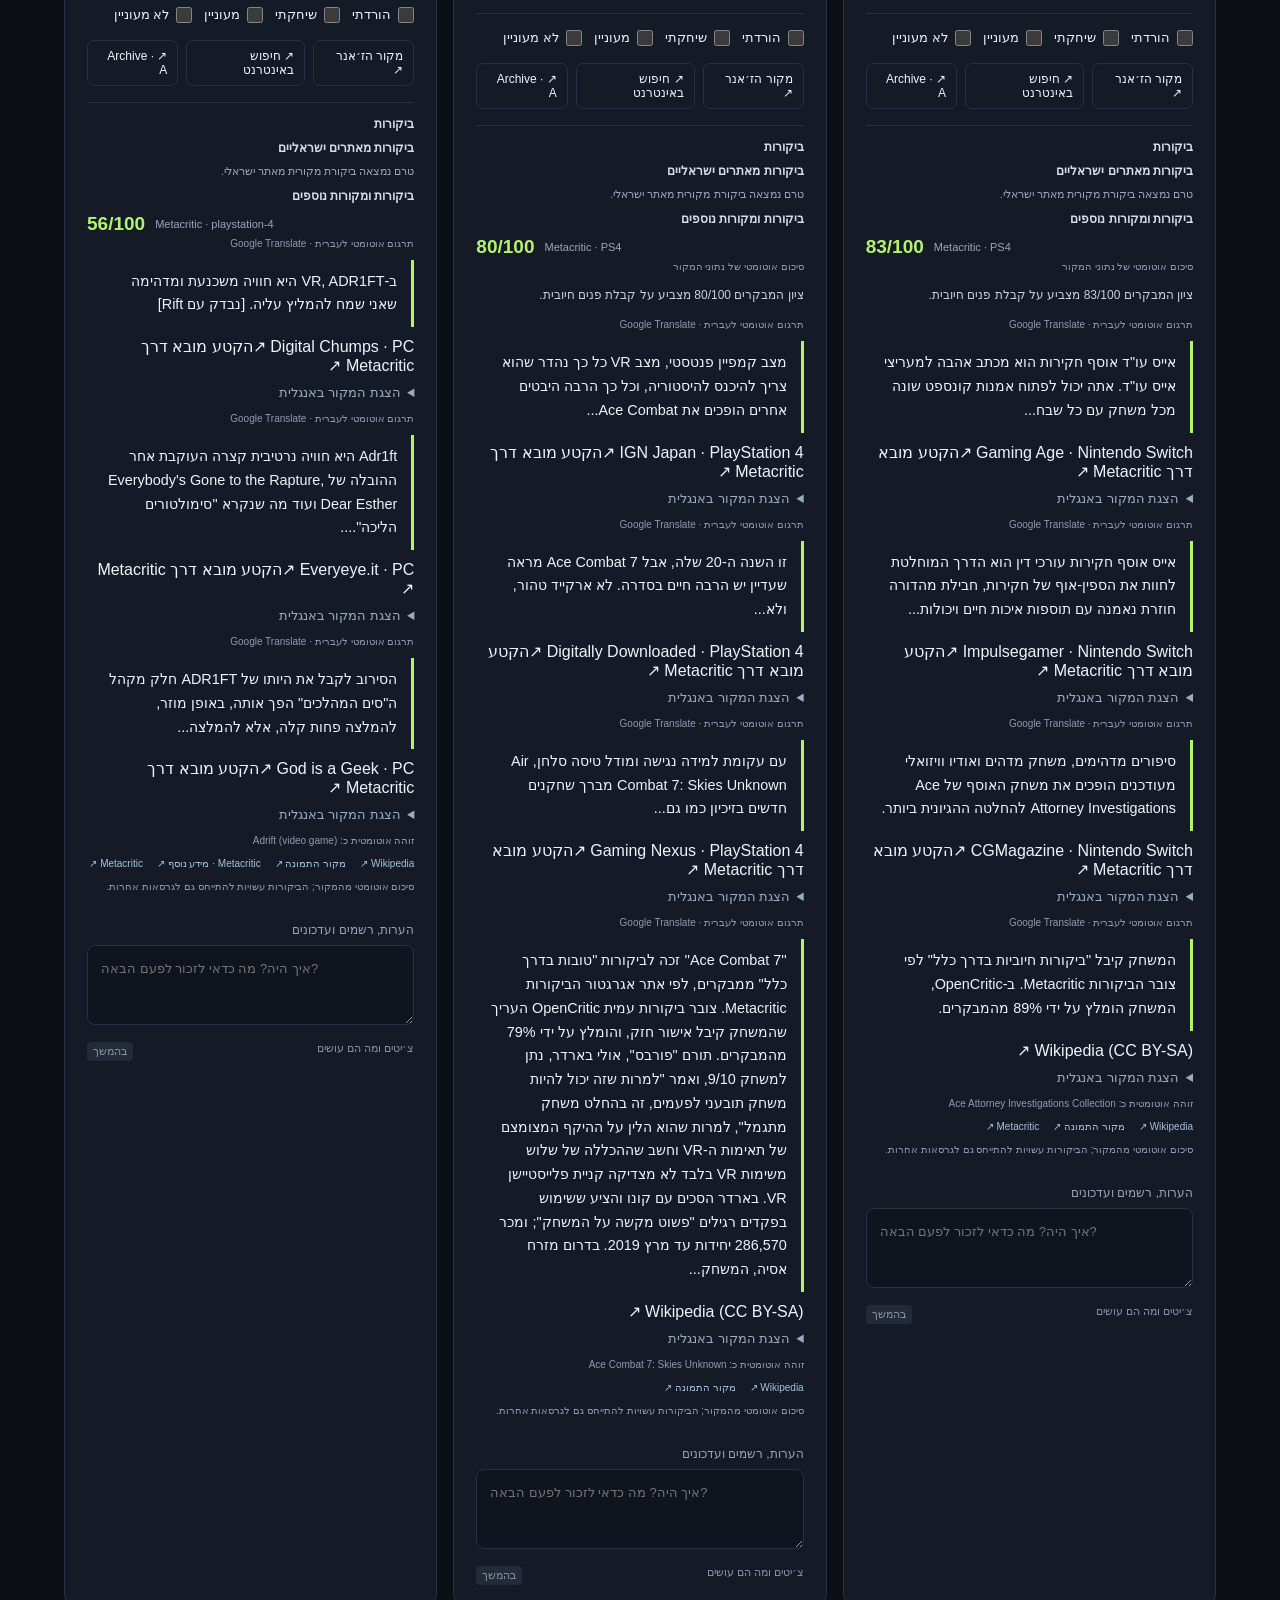
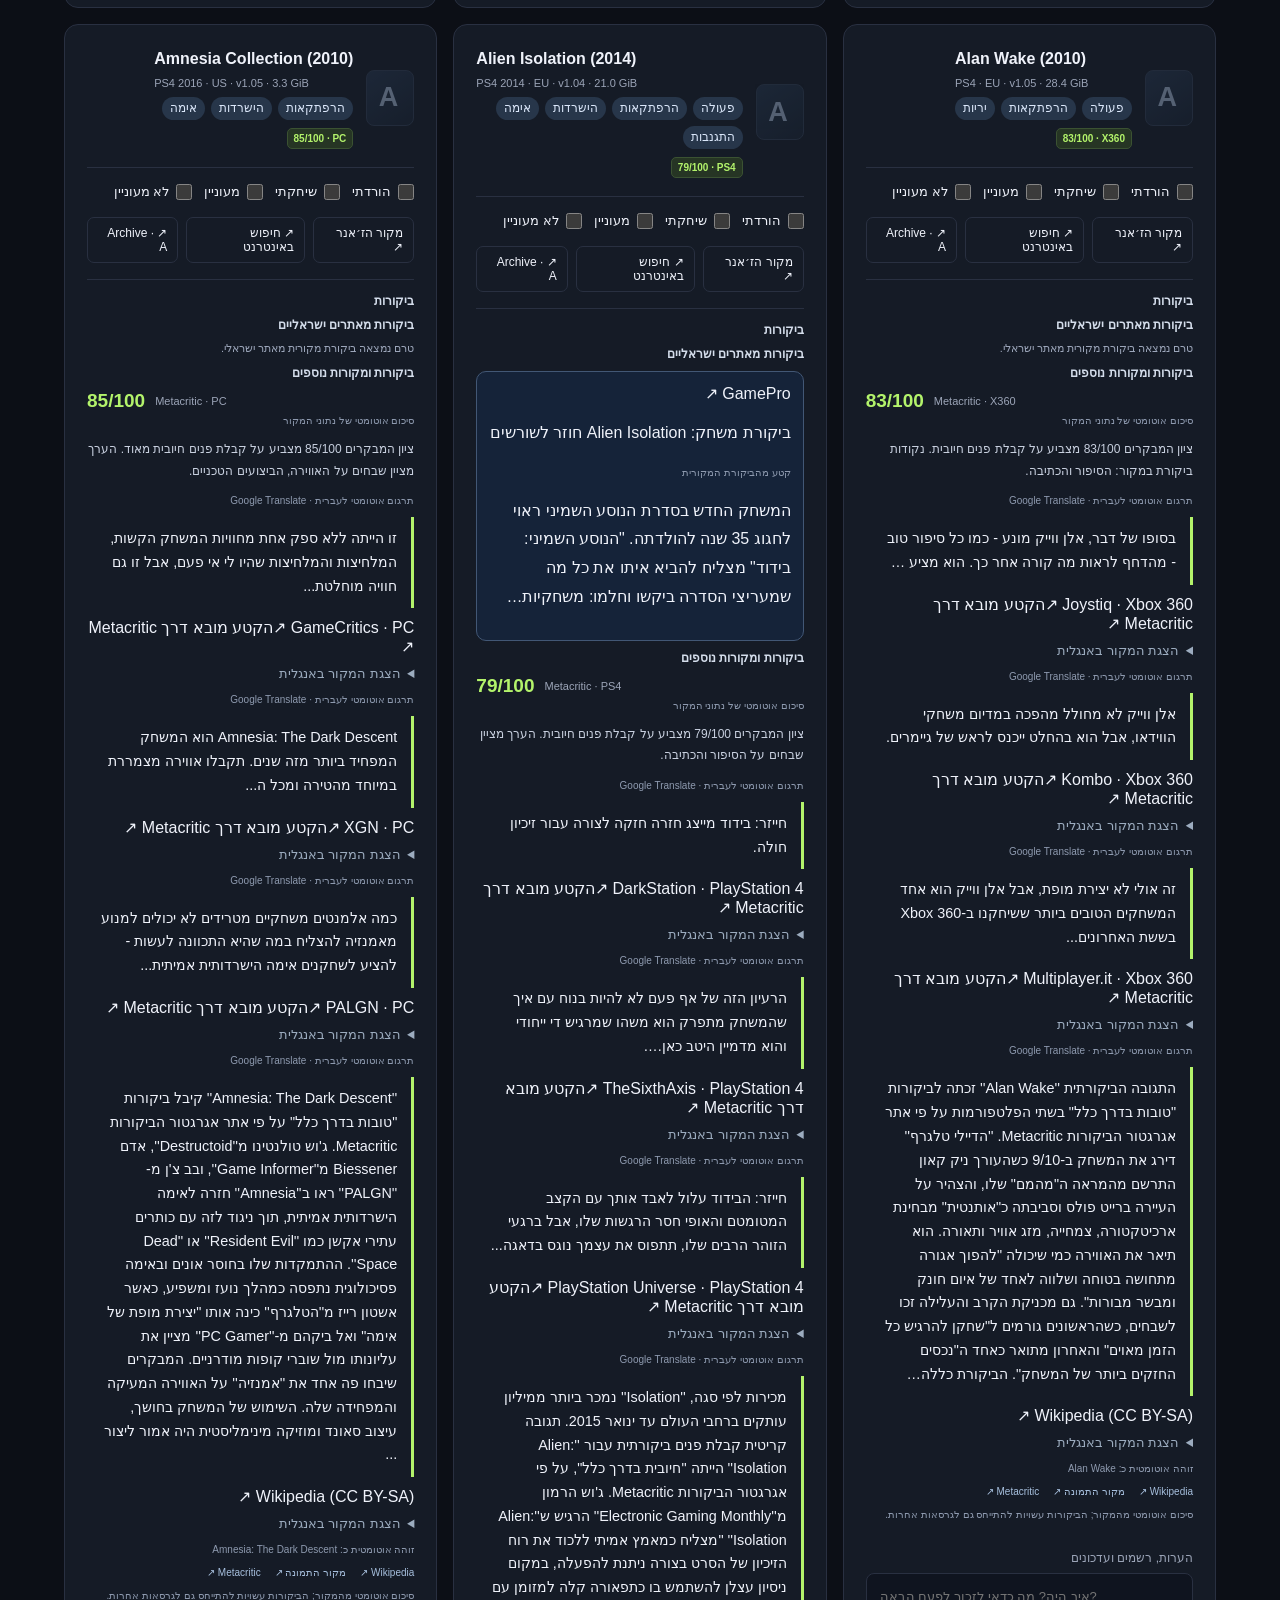
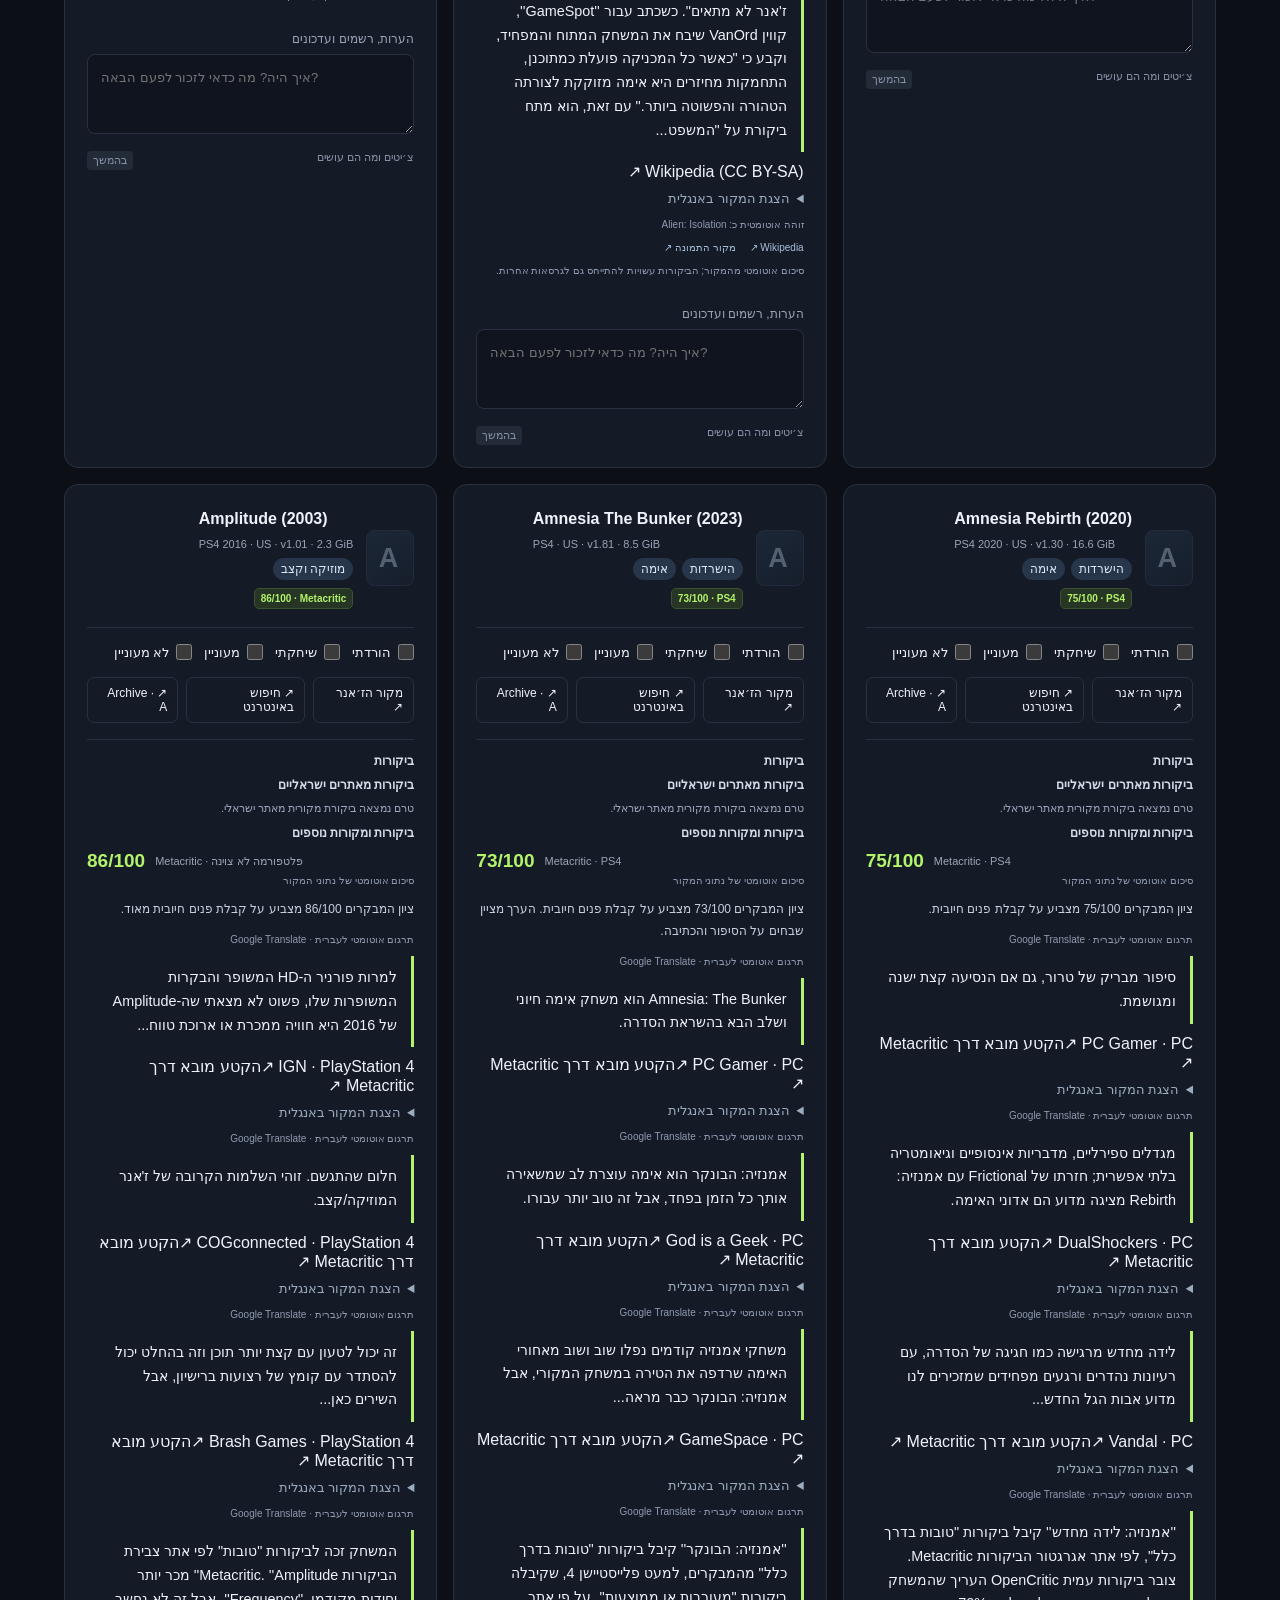
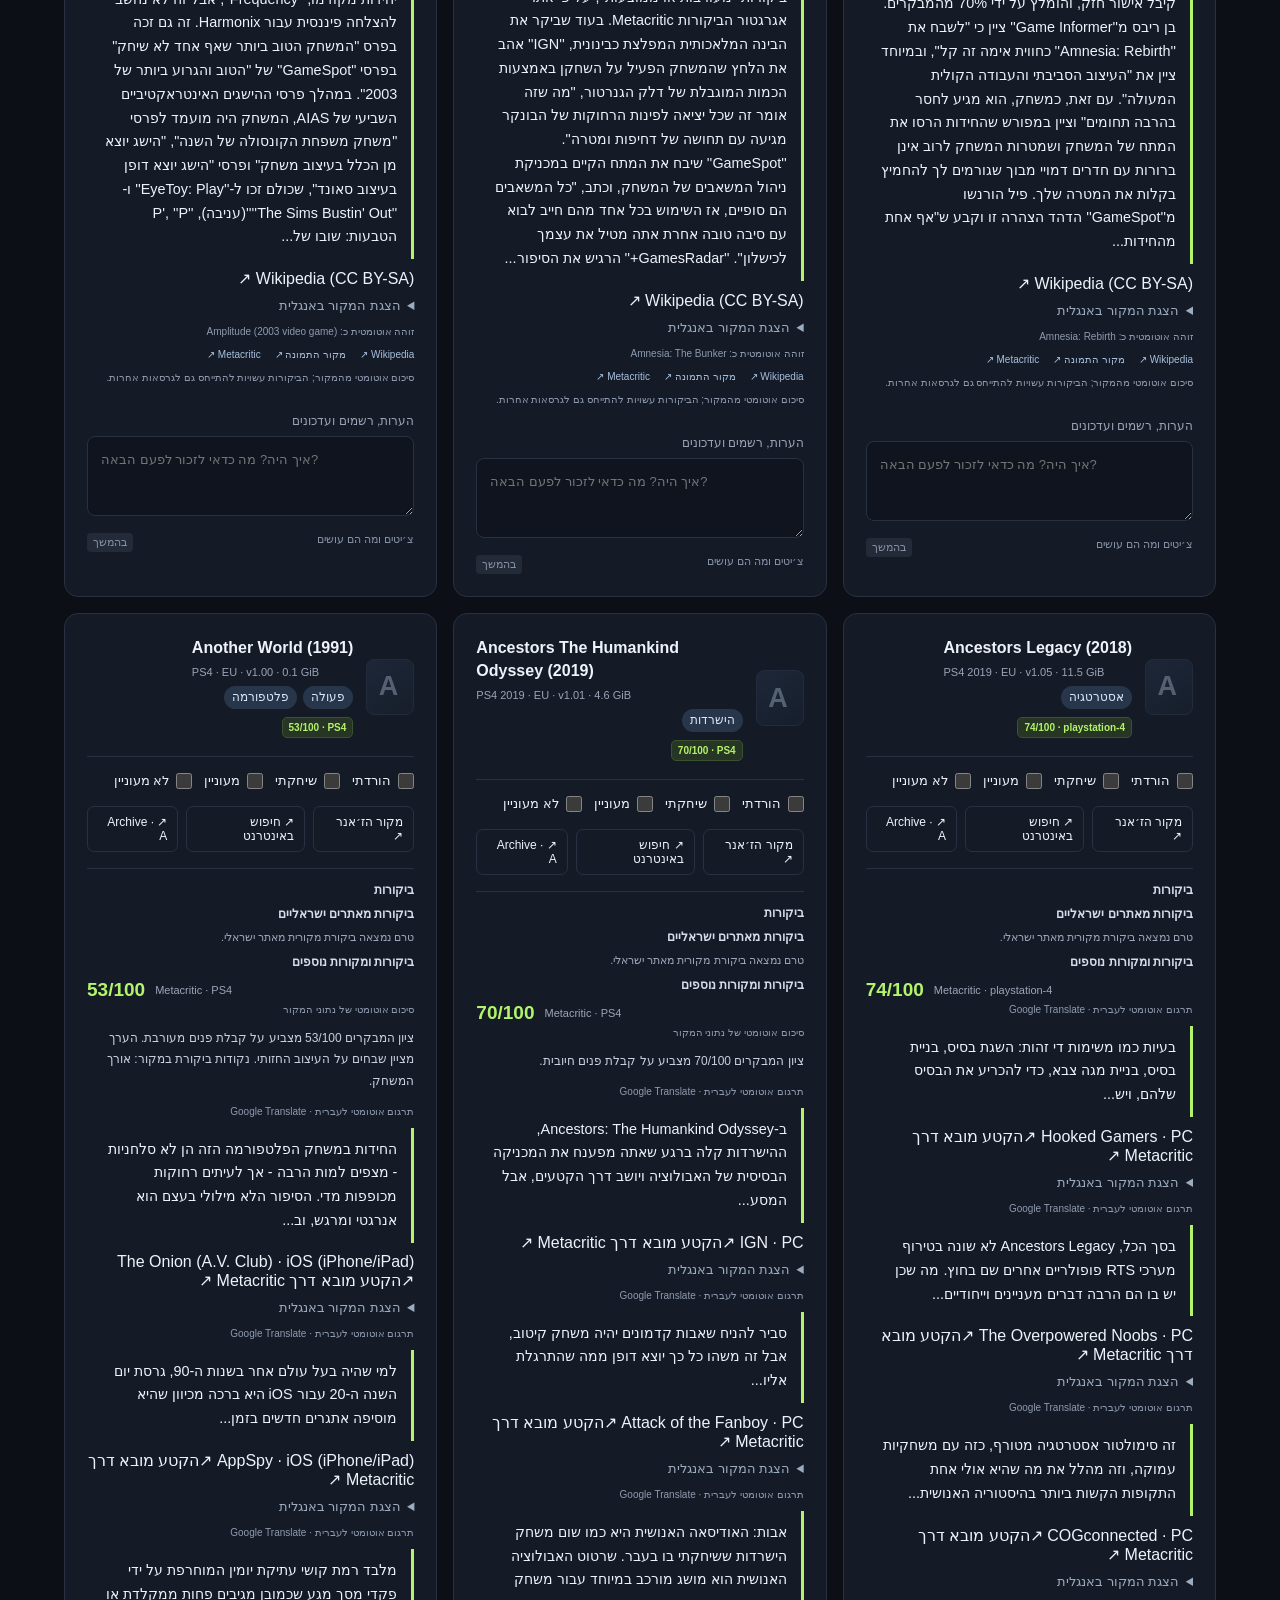
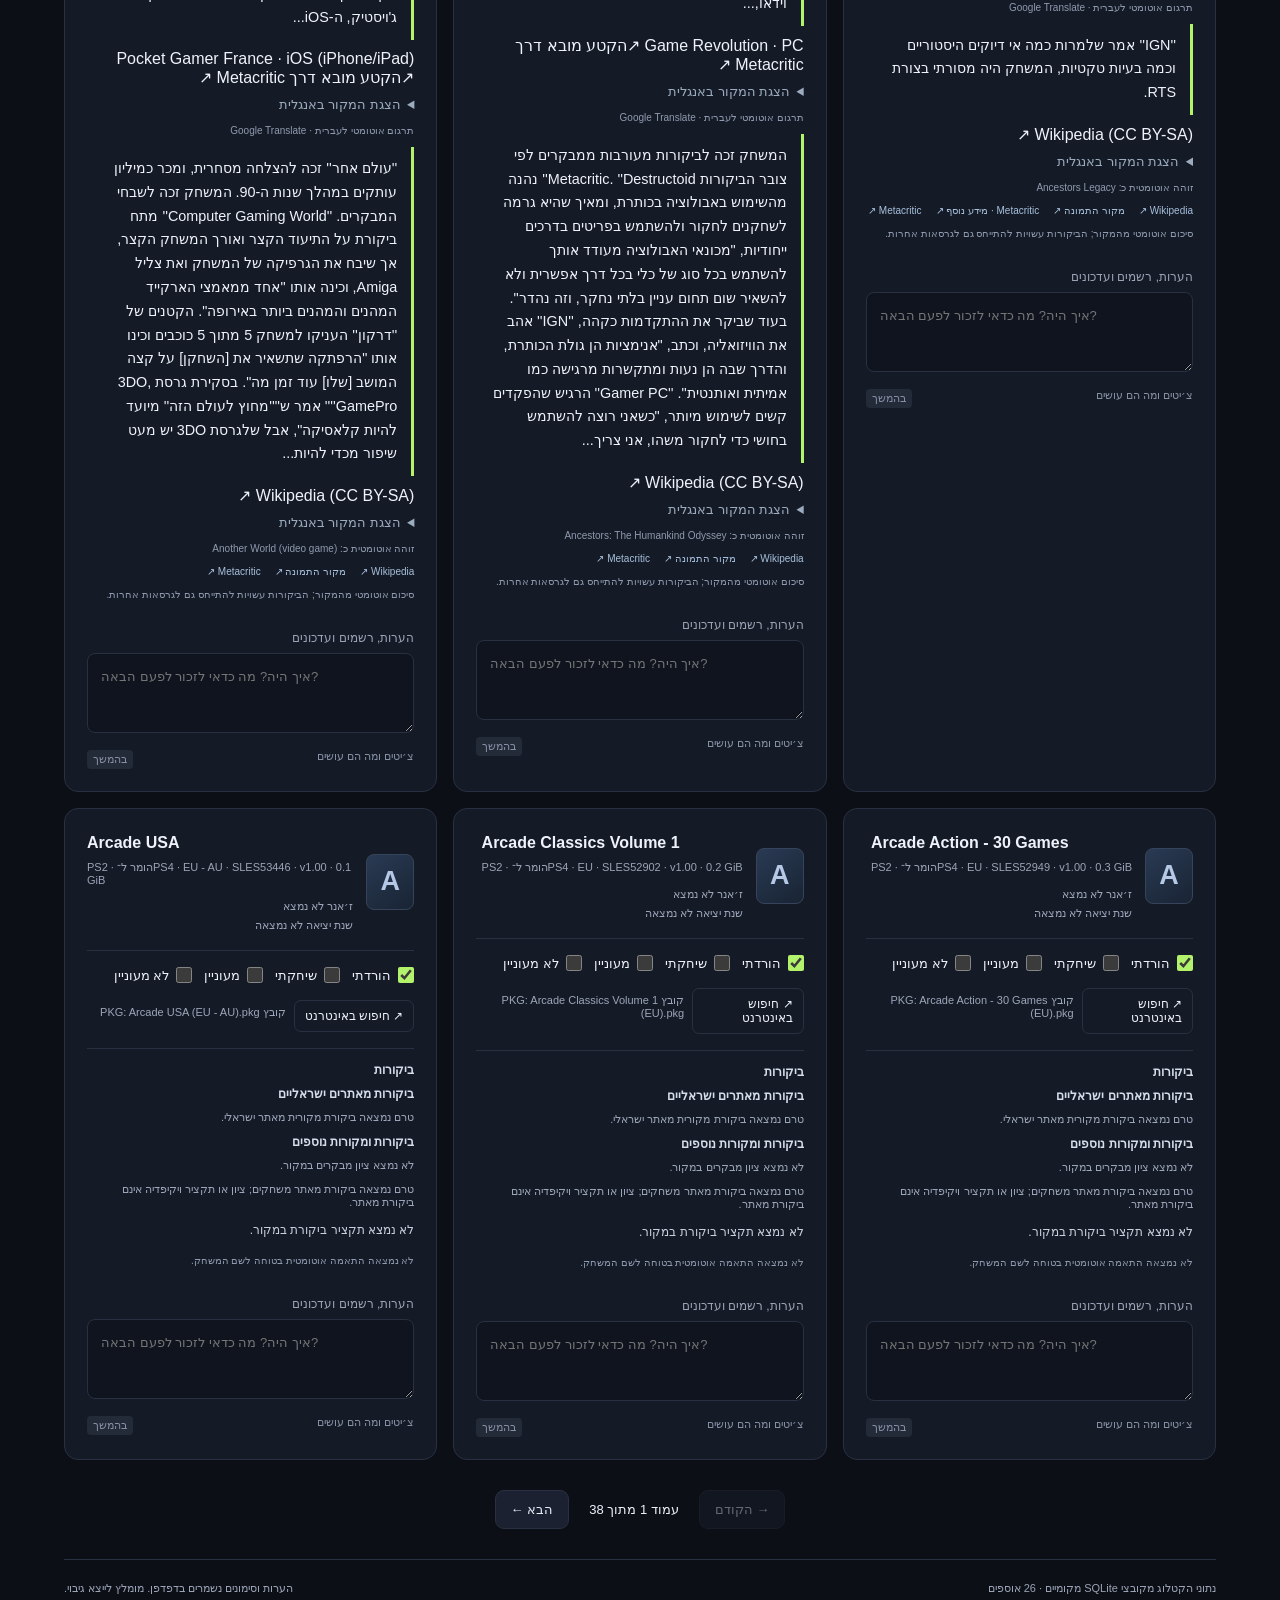
==== commit e10ec6ce: "Add 38 converted PS2 games with platform filtering and downloaded state" ====
--- a/index.html
+++ b/index.html
@@ -6,14 +6,14 @@
   <title>Gaming Catalog · ספריית המשחקים שלי</title>
   <link rel="stylesheet" href="styles.css">
   <script defer src="data/editorial-reviews.js"></script><script defer src="data/editorial-translations.js"></script>
-  <script defer src="data/catalog.js"></script><script defer src="data/metadata.js"></script><script defer src="data/genres.js"></script><script defer src="data/hebrew-reviews.js"></script><script defer src="data/review-translations.js"></script><script defer src="i18n.js"></script><script defer src="app.js"></script><script defer src="sync.js"></script>
+  <script defer src="data/catalog.js"></script><script defer src="data/ps2-games.js"></script><script defer src="data/metadata.js"></script><script defer src="data/genres.js"></script><script defer src="data/hebrew-reviews.js"></script><script defer src="data/review-translations.js"></script><script defer src="i18n.js"></script><script defer src="app.js"></script><script defer src="sync.js"></script>
 </head>
 <body>
-  <header><a class="brand" href="./"><span class="brand-icon">✚</span><span dir="ltr">PLAY / LOG</span></a><div class="header-tools"><span class="edition">הספרייה האישית שלי <b>PS4</b></span><button id="language" type="button" aria-label="Switch to English">English</button></div></header>
+  <header><a class="brand" href="./"><span class="brand-icon">✚</span><span dir="ltr">PLAY / LOG</span></a><div class="header-tools"><span class="edition">הספרייה האישית שלי <b>PS4 / PS2</b></span><button id="language" type="button" aria-label="Switch to English">English</button></div></header>
   <main>
     <section class="hero"><div><span class="eyebrow">כל המשחקים. מקום אחד.</span><h1>מה משחקים <em>היום?</em></h1><p>לגלות, להוריד, לשחק — ולזכור איפה עצרת.</p></div><div class="hero-art" aria-hidden="true"><span>△</span><span>○</span><span>✕</span><span>□</span></div></section>
     <section class="stats" aria-label="סיכום הספרייה"><div><span>בספרייה</span><strong id="total">—</strong></div><div><span>הורדתי</span><strong id="downloadedCount">0</strong></div><div><span>שיחקתי</span><strong id="playedCount">0</strong></div><div><span>עם הערות</span><strong id="notesCount">0</strong></div></section>
-    <section class="toolbar"><label class="search"><span>⌕</span><input id="search" type="search" placeholder="חיפוש לפי שם המשחק…" aria-label="חיפוש משחק"></label><label class="filter-label">הצגה<select id="filter"><option value="all">כל המשחקים</option><option value="downloaded">הורדתי</option><option value="notDownloaded">טרם הורדתי</option><option value="played">שיחקתי</option><option value="notPlayed">טרם שיחקתי</option><option value="notes">עם הערות</option></select></label><button id="export">↓ גיבוי</button><button id="import">↑ ייבוא</button><input id="importFile" type="file" accept="application/json,.json" hidden><button id="syncSettings">☁ סנכרון</button></section>
+    <section class="toolbar"><label class="search"><span>⌕</span><input id="search" type="search" placeholder="חיפוש לפי שם המשחק…" aria-label="חיפוש משחק"></label><label class="filter-label"><span>סוג משחקים</span><select id="platformFilter"><option value="all">כל הסוגים</option><option value="PS4">PS4 Games</option><option value="PS2">PS2 Games</option></select></label><label class="filter-label">הצגה<select id="filter"><option value="all">כל המשחקים</option><option value="downloaded">הורדתי</option><option value="notDownloaded">טרם הורדתי</option><option value="played">שיחקתי</option><option value="notPlayed">טרם שיחקתי</option><option value="notes">עם הערות</option></select></label><button id="export">↓ גיבוי</button><button id="import">↑ ייבוא</button><input id="importFile" type="file" accept="application/json,.json" hidden><button id="syncSettings">☁ סנכרון</button></section>
     <nav id="letters" aria-label="סינון לפי אות"></nav>
     <section class="extra-filters" aria-label="סינונים נוספים">
       <label><span>הורדה</span><select id="downloadFilter"><option value="all">הכול</option><option value="yes">הורדתי</option><option value="no">טרם הורדתי</option></select></label>
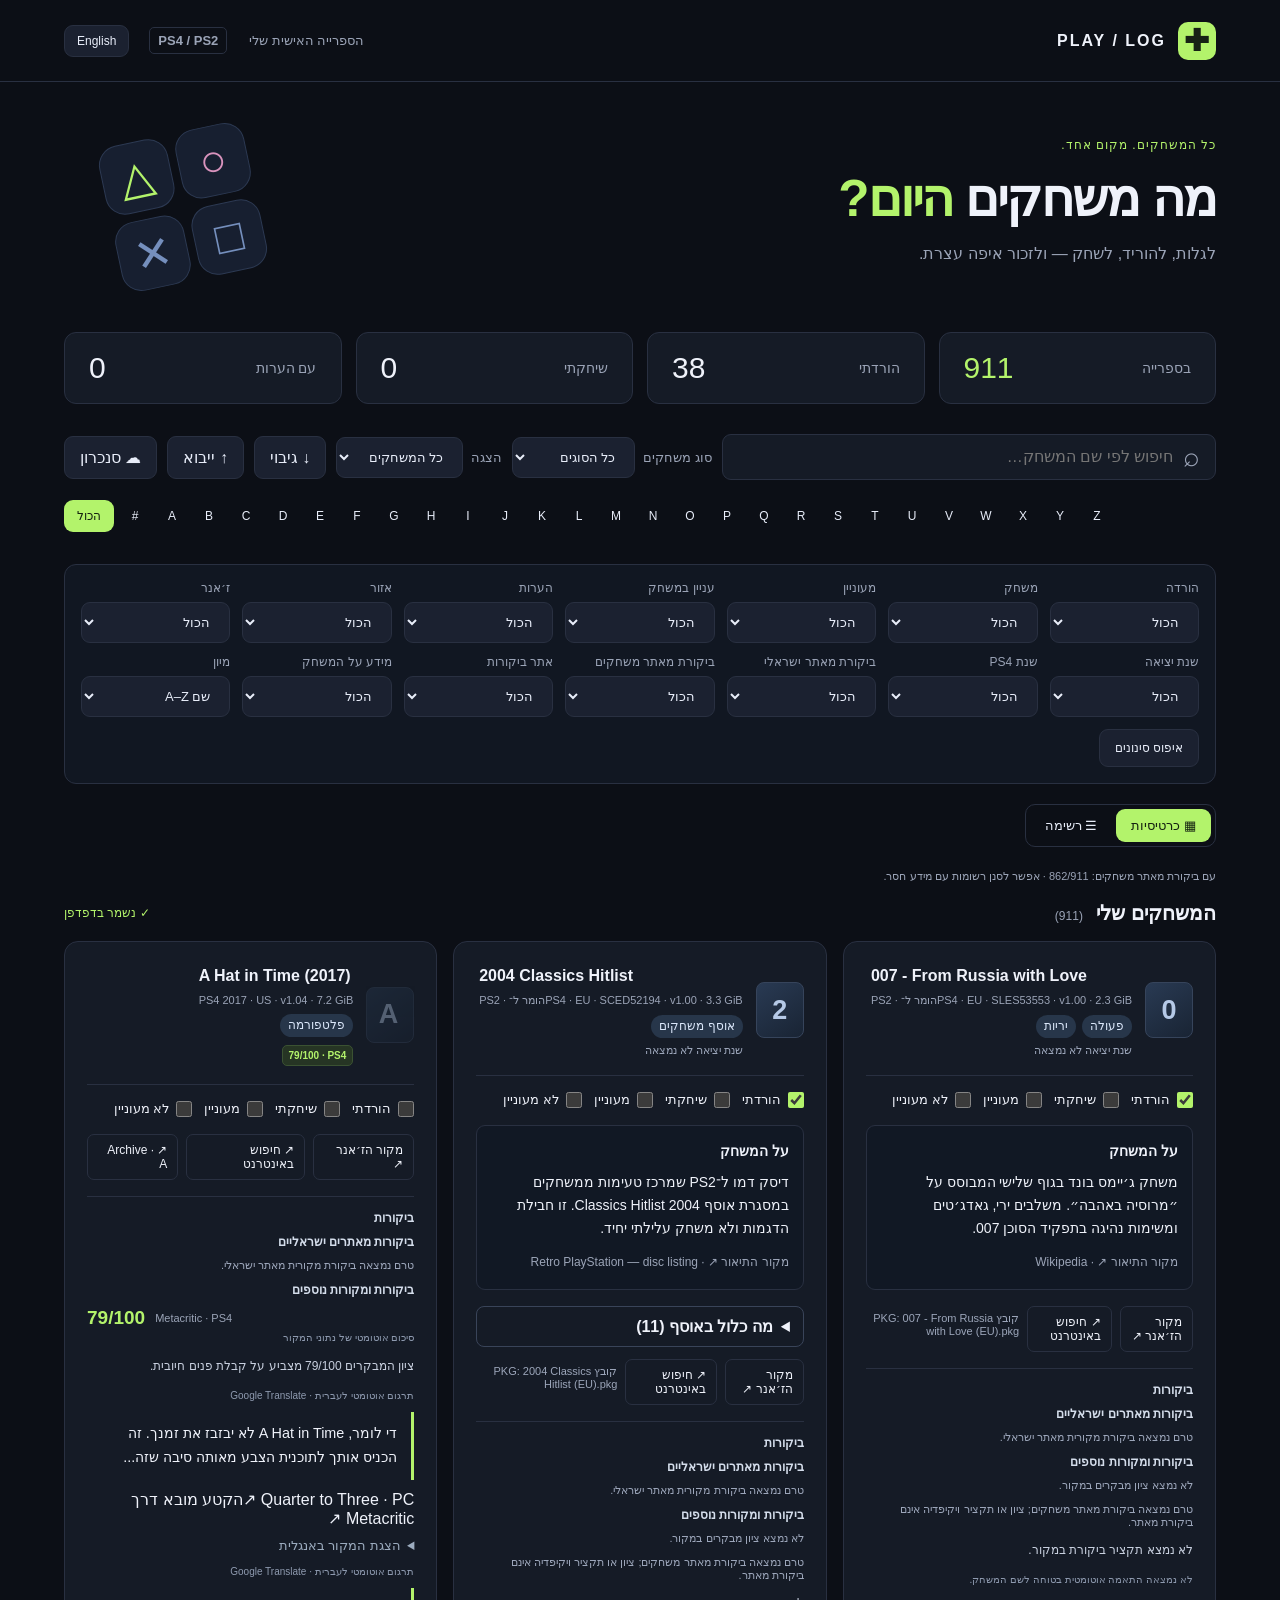
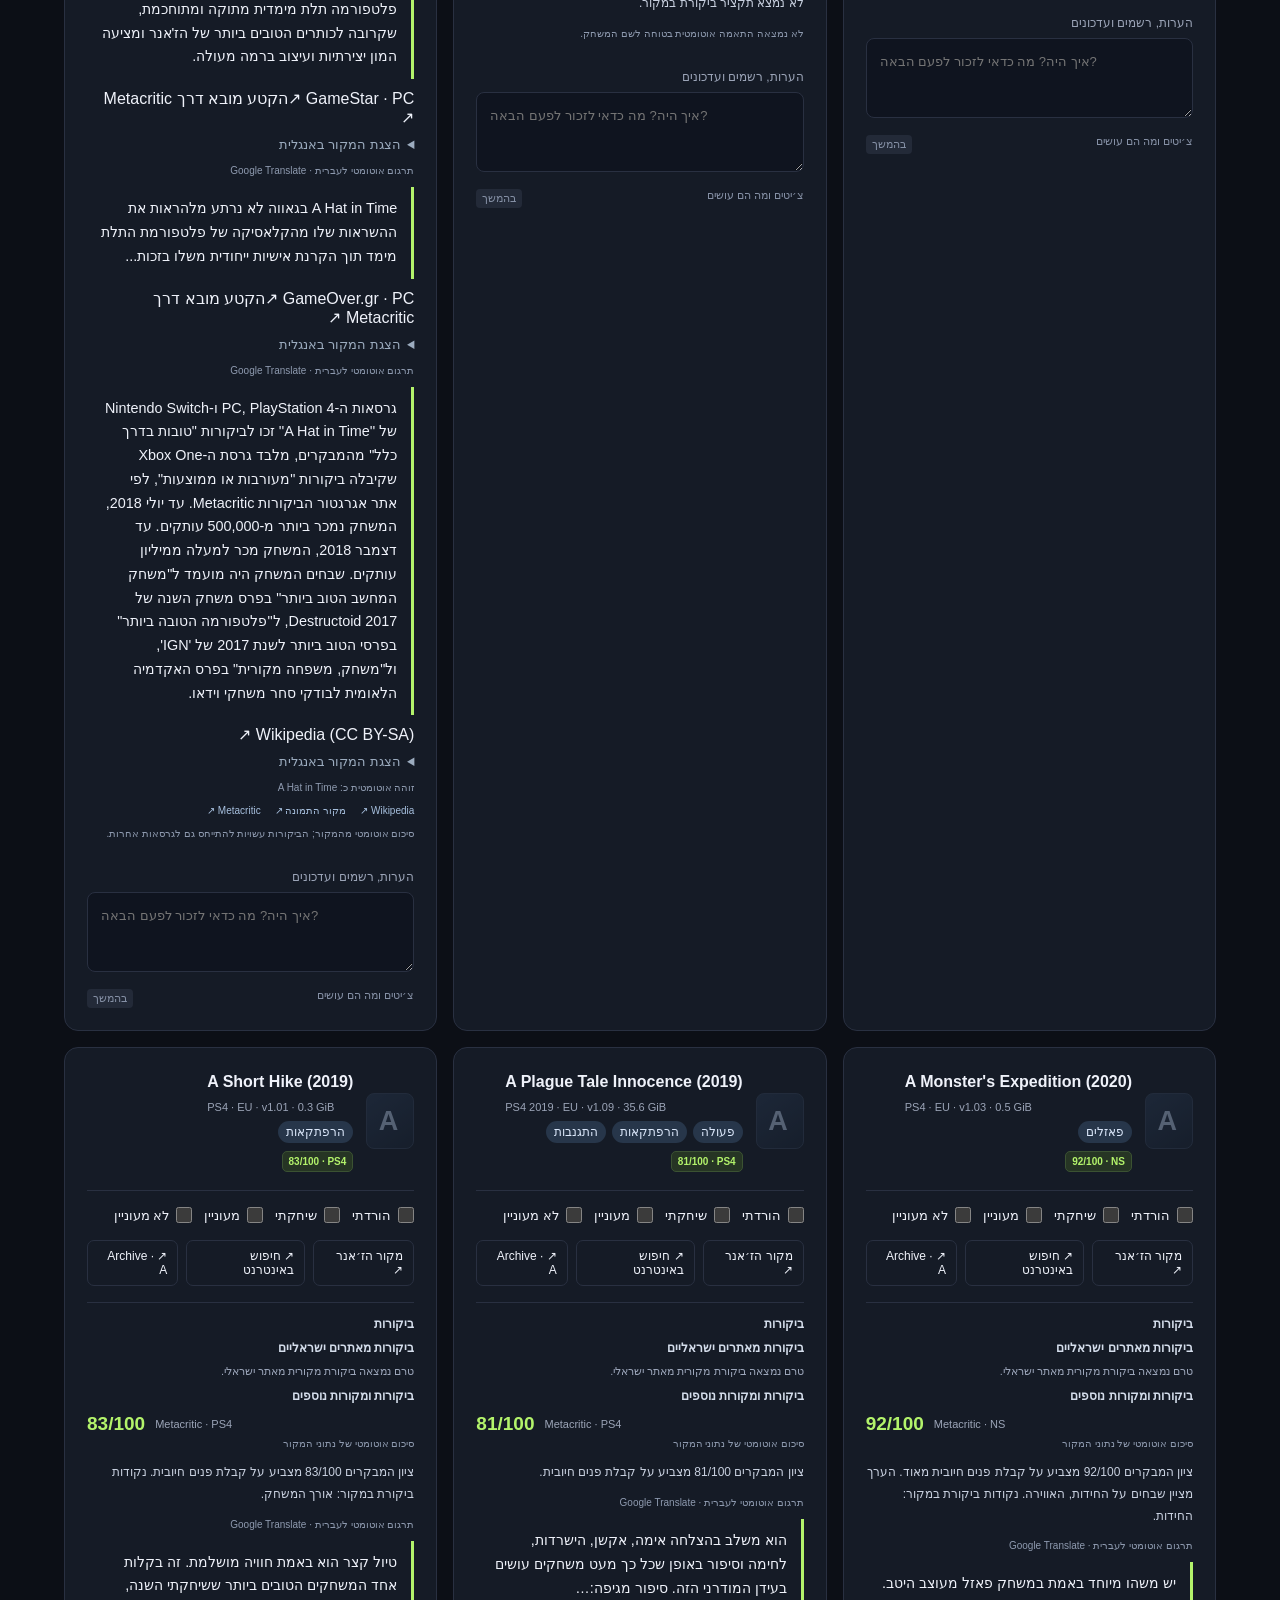
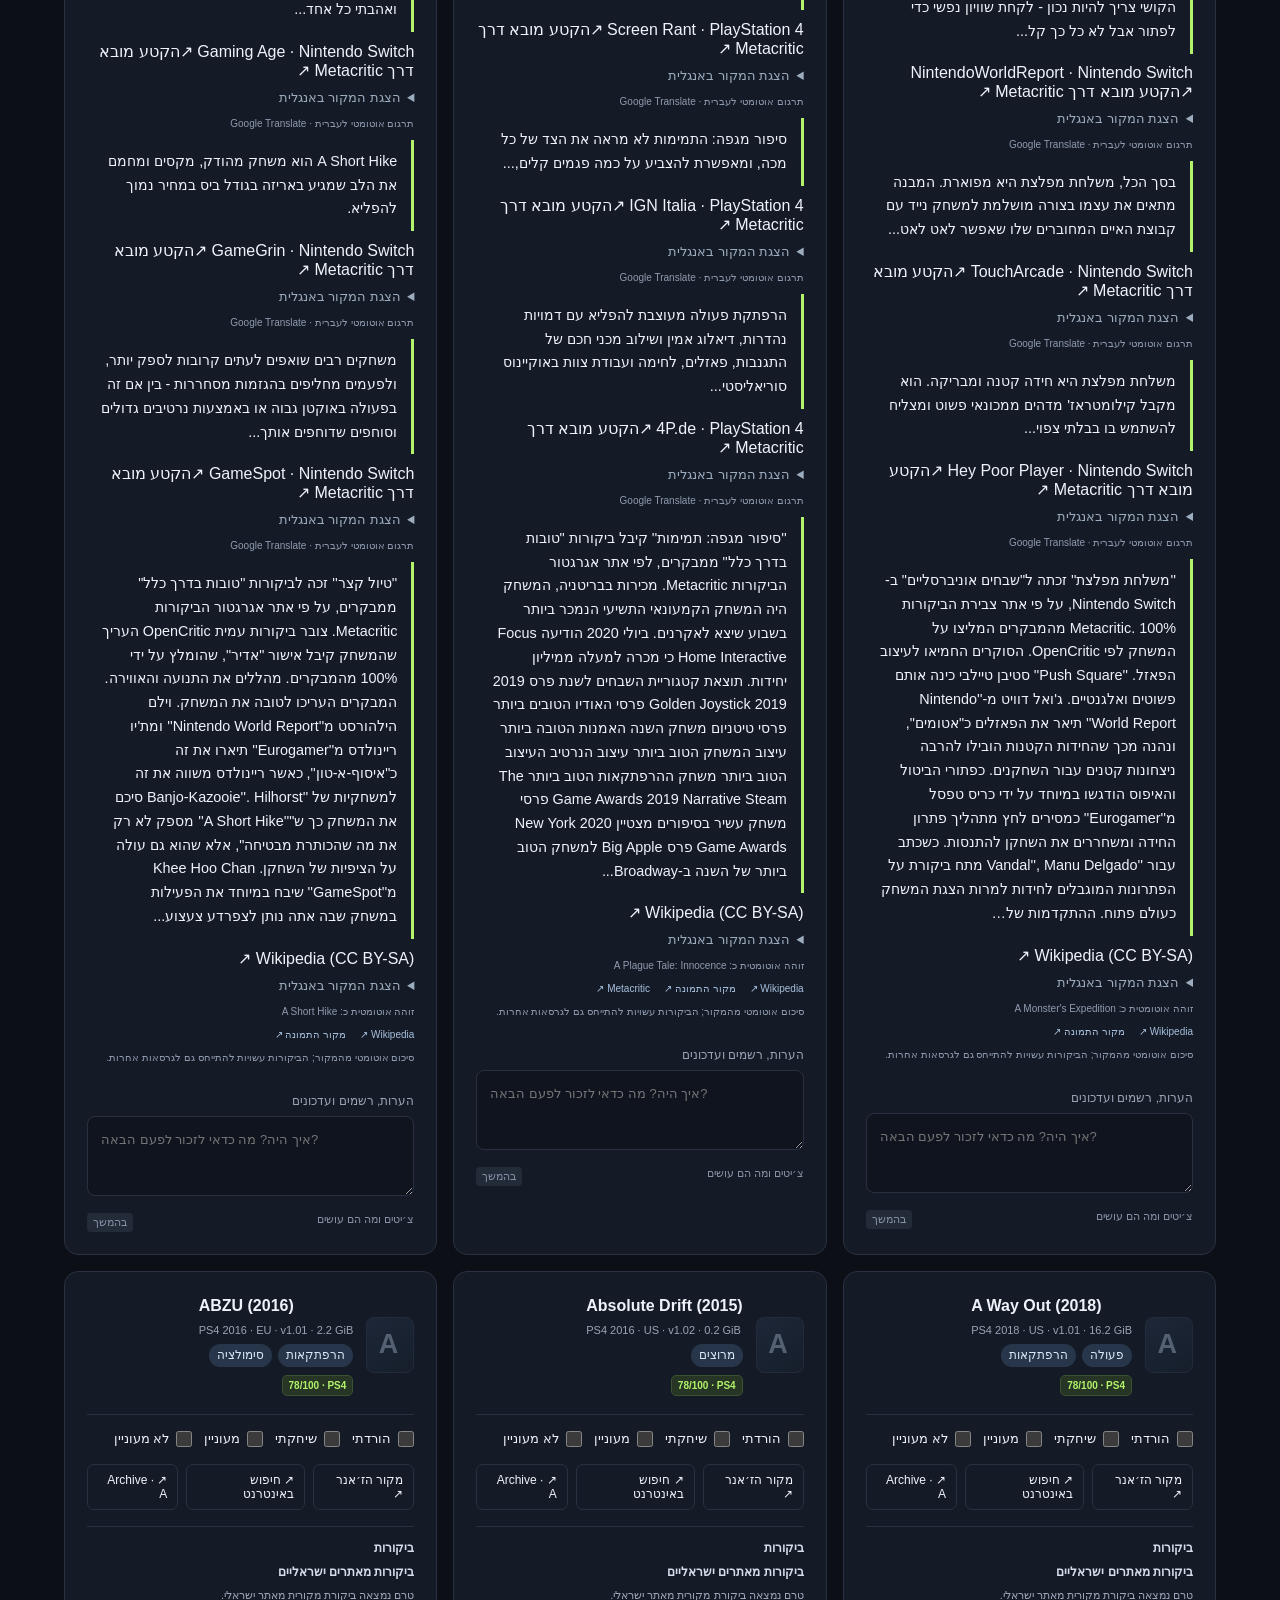
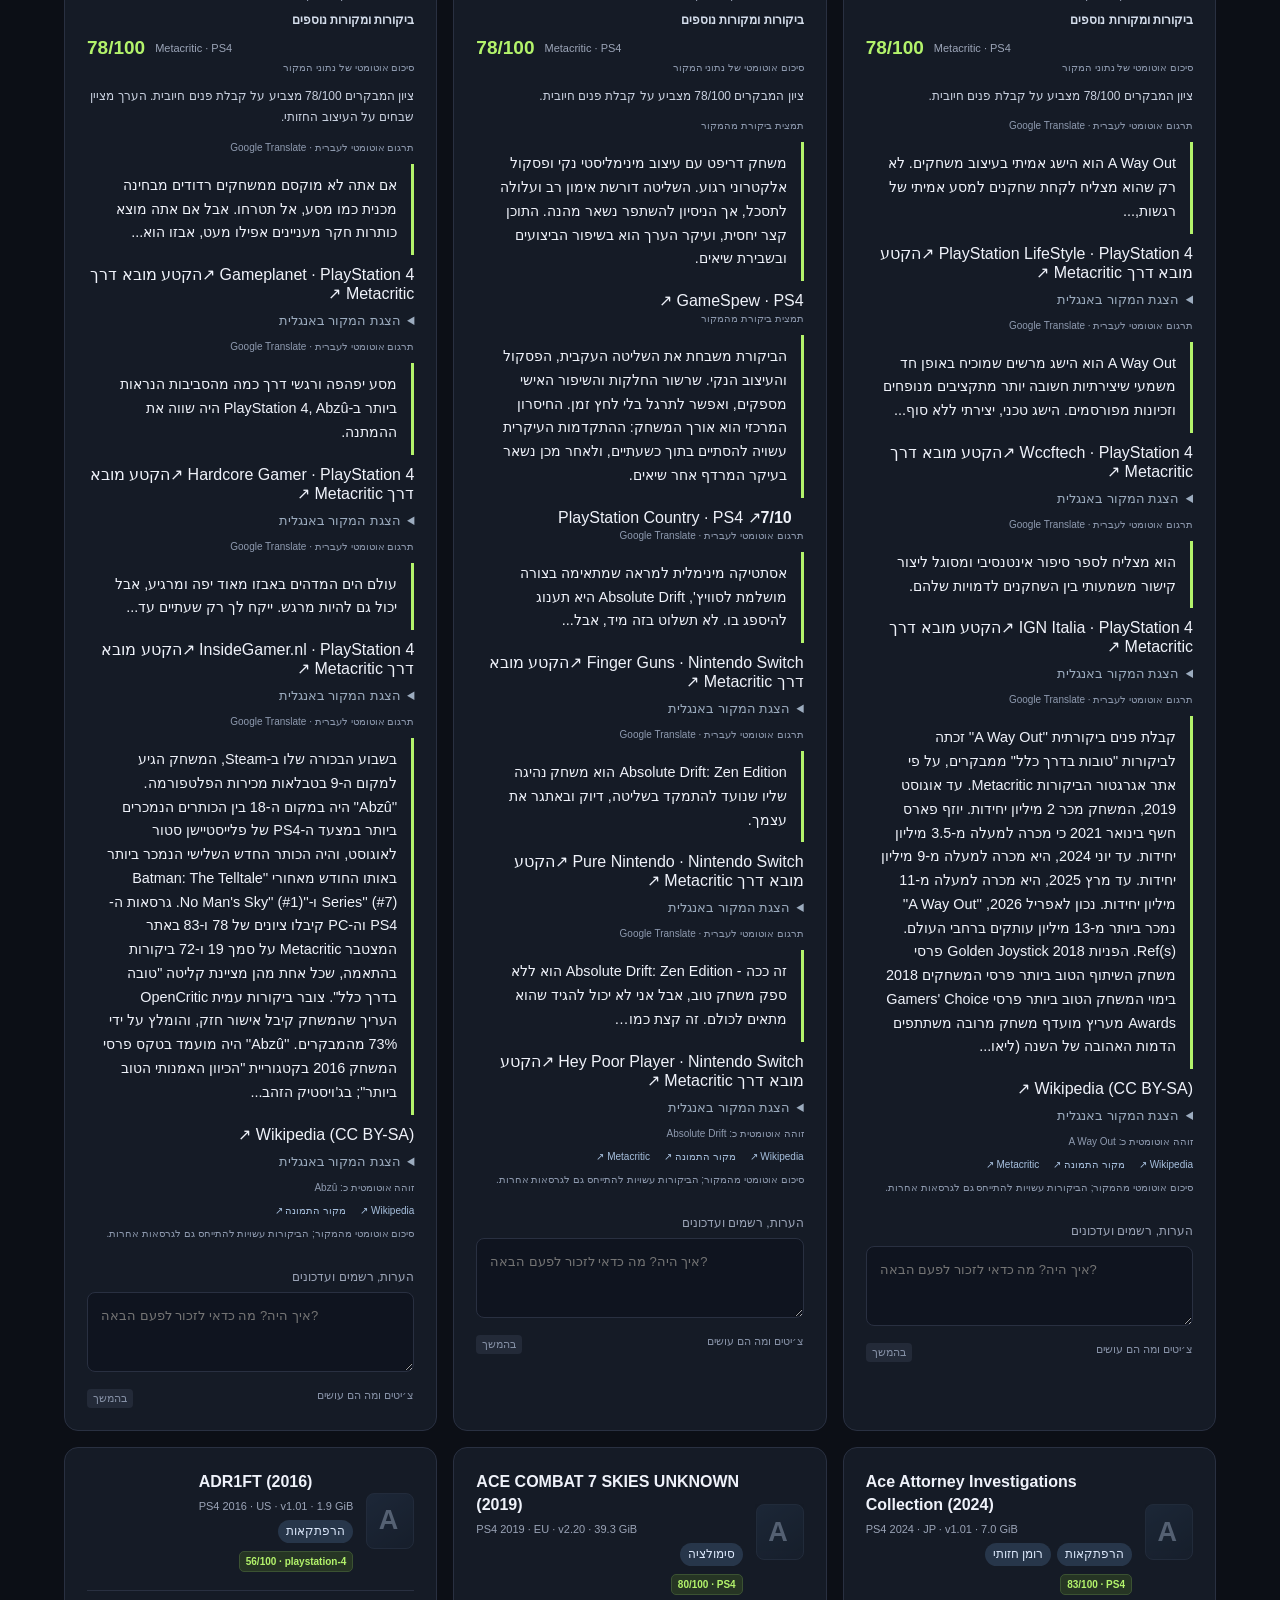
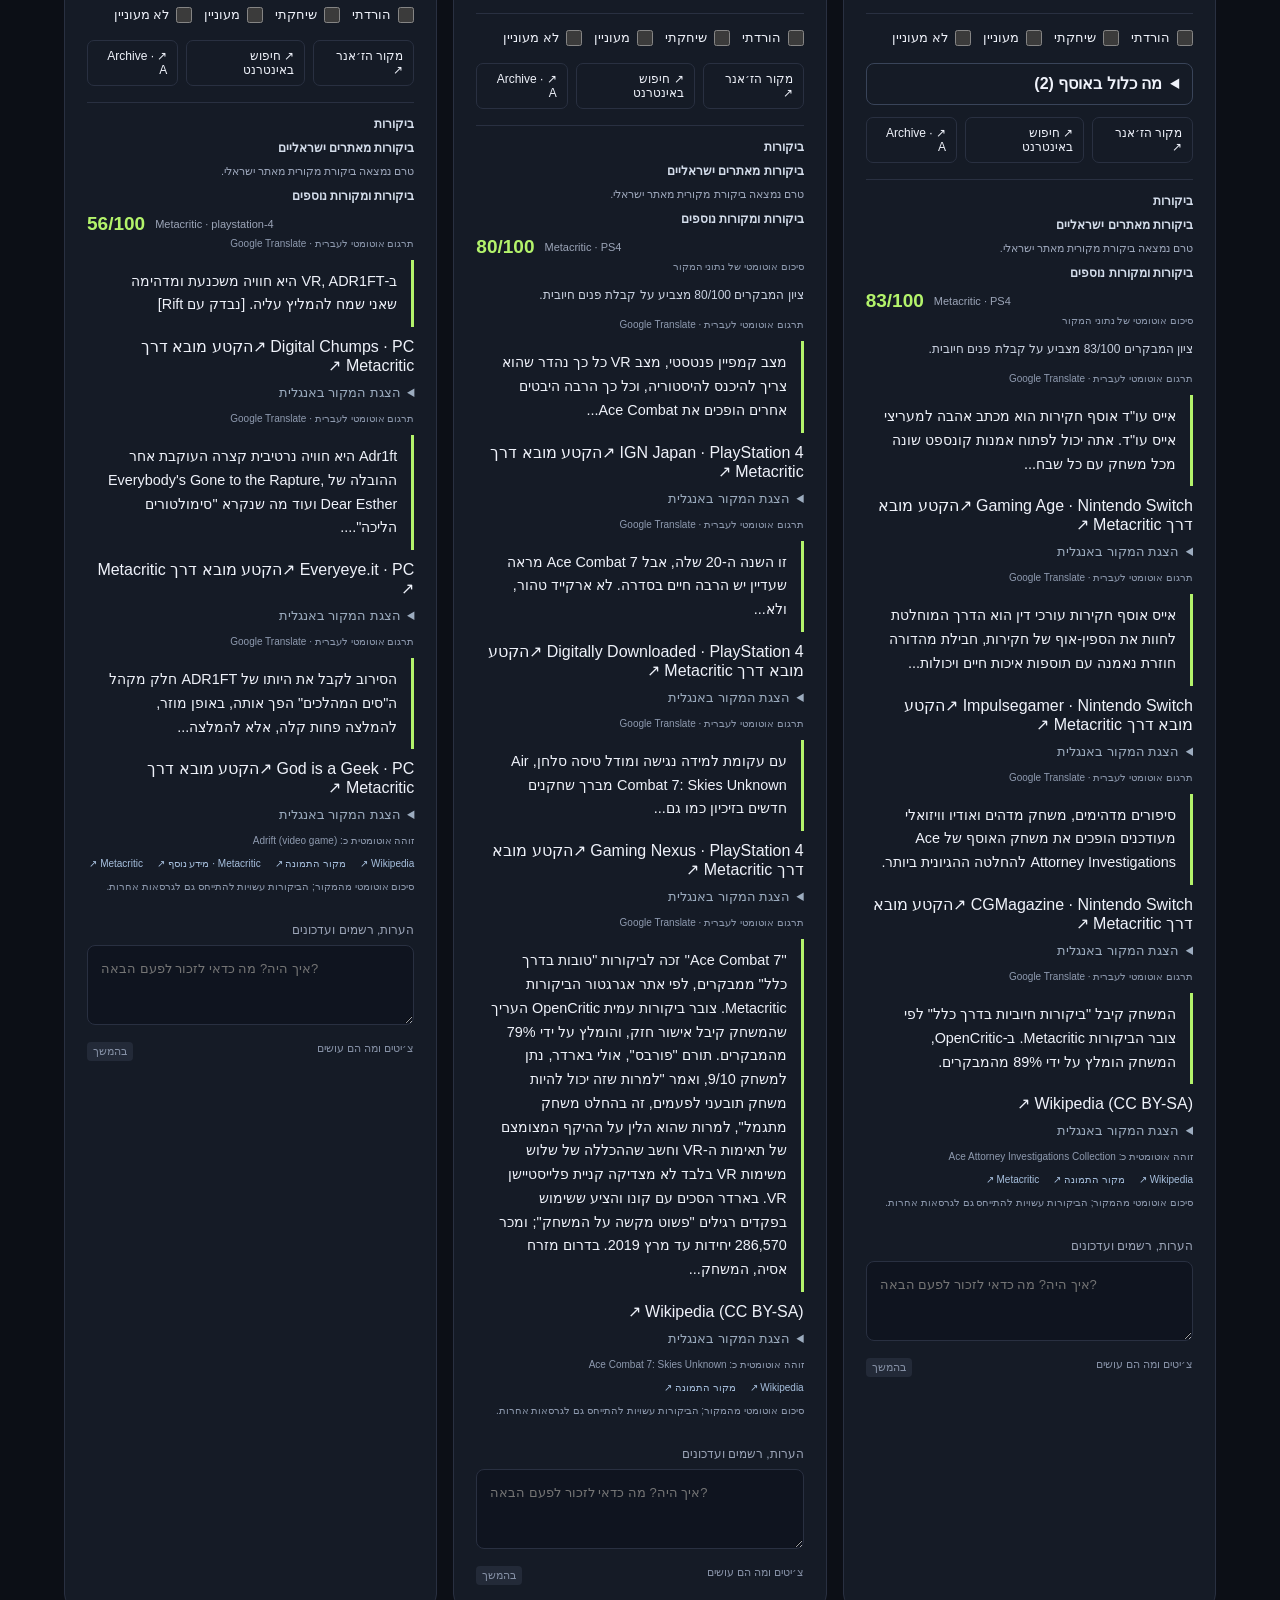
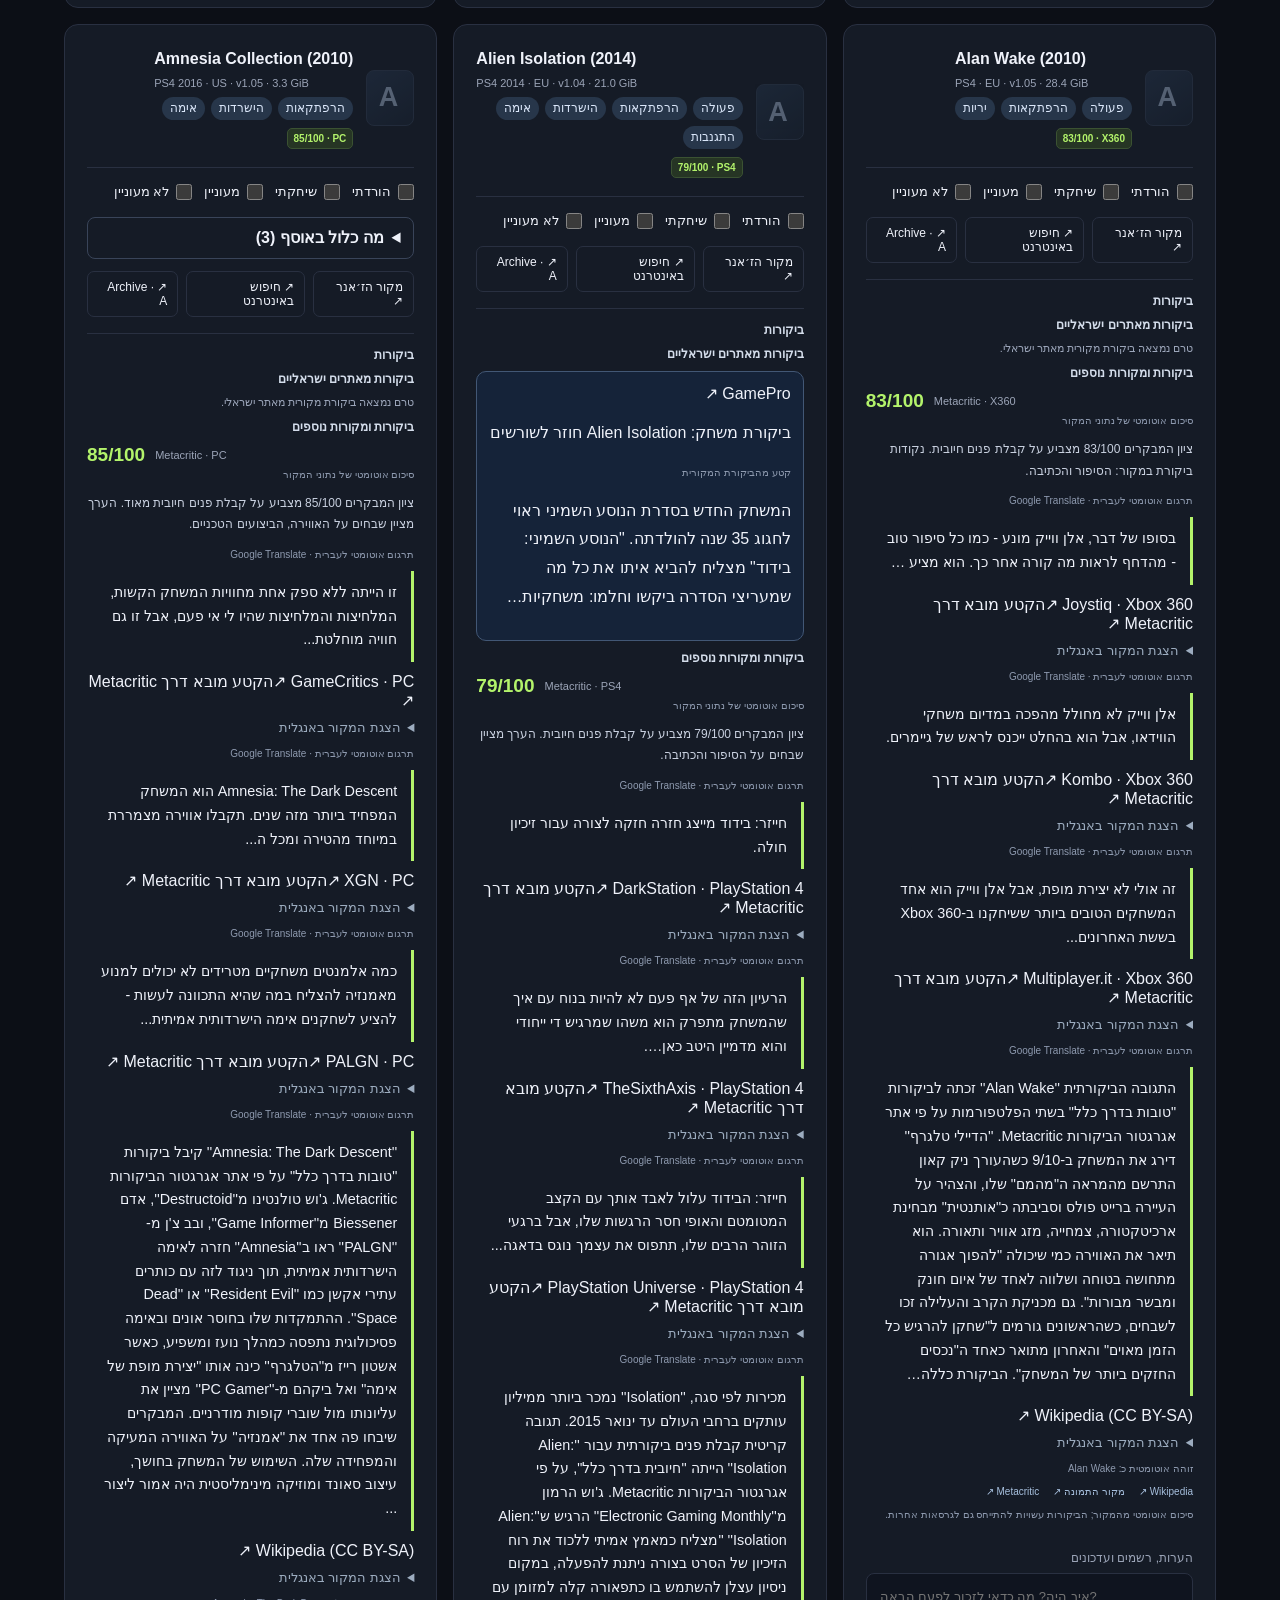
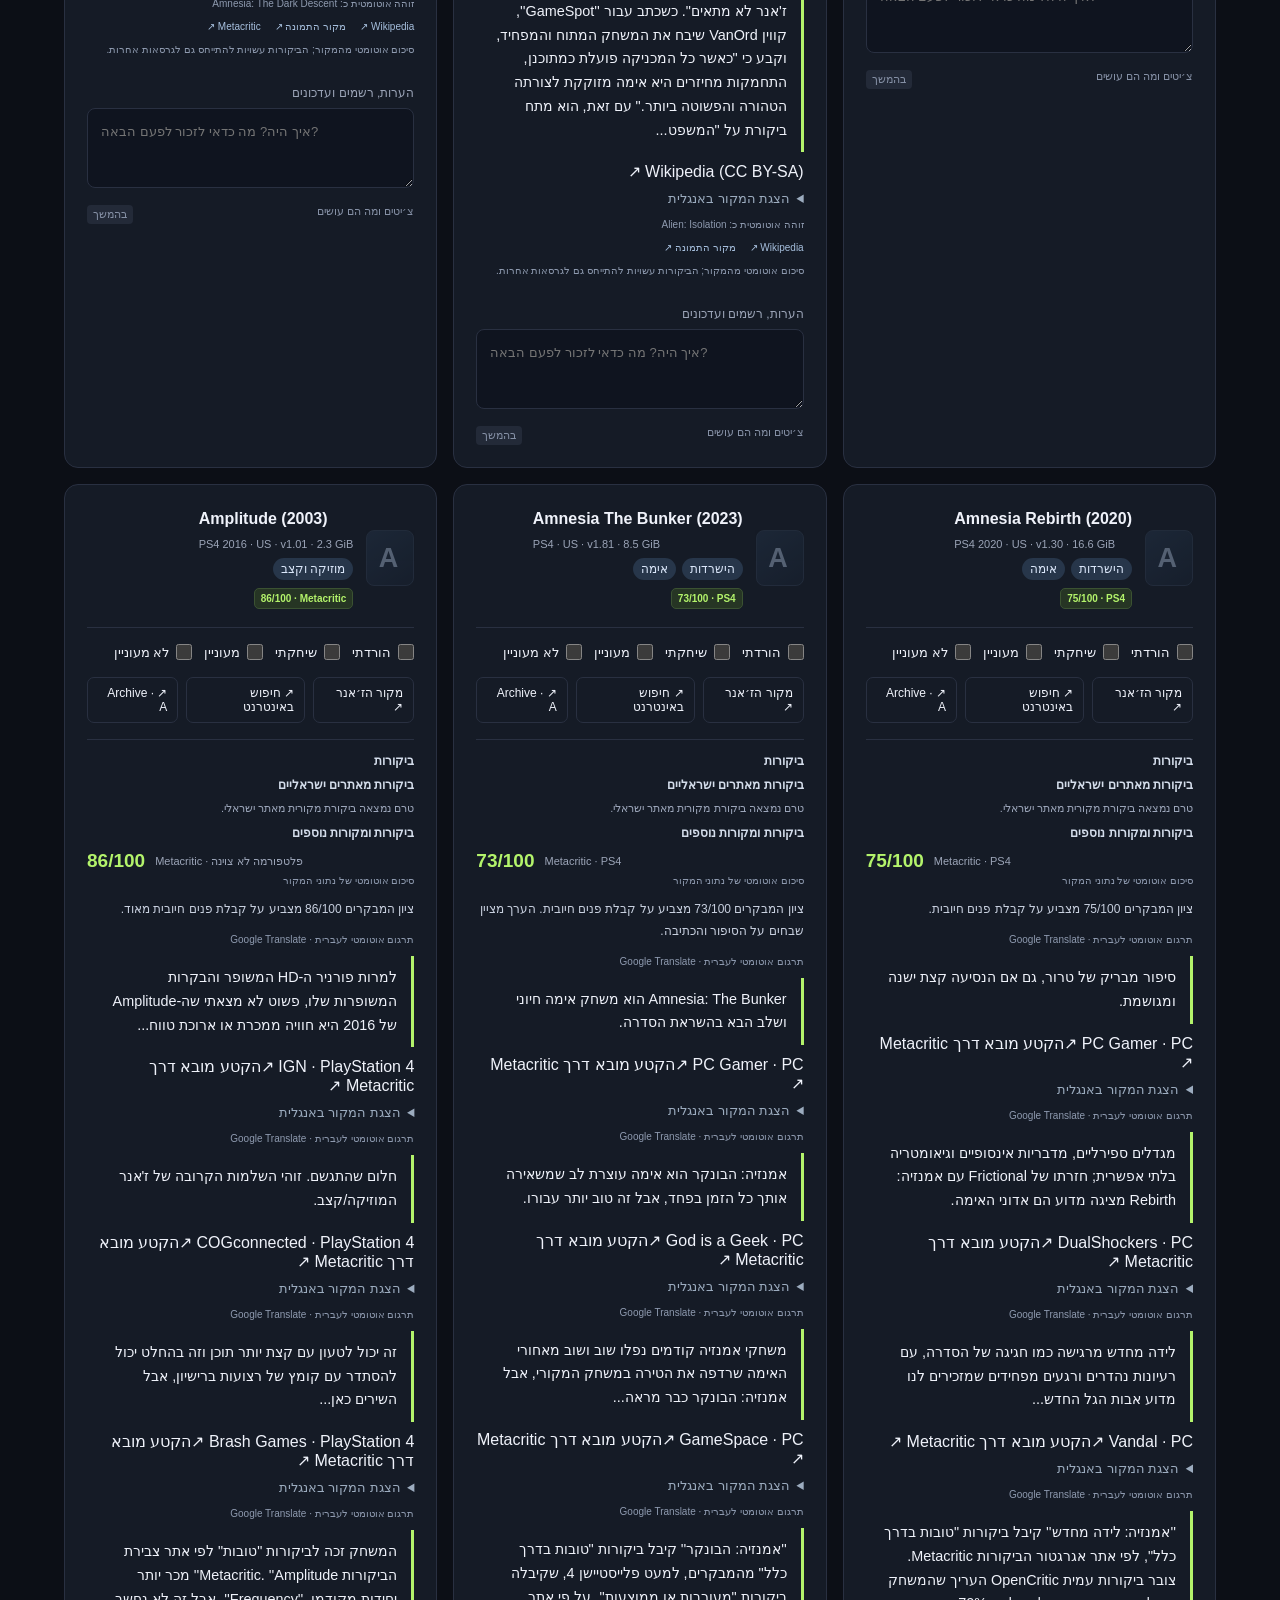
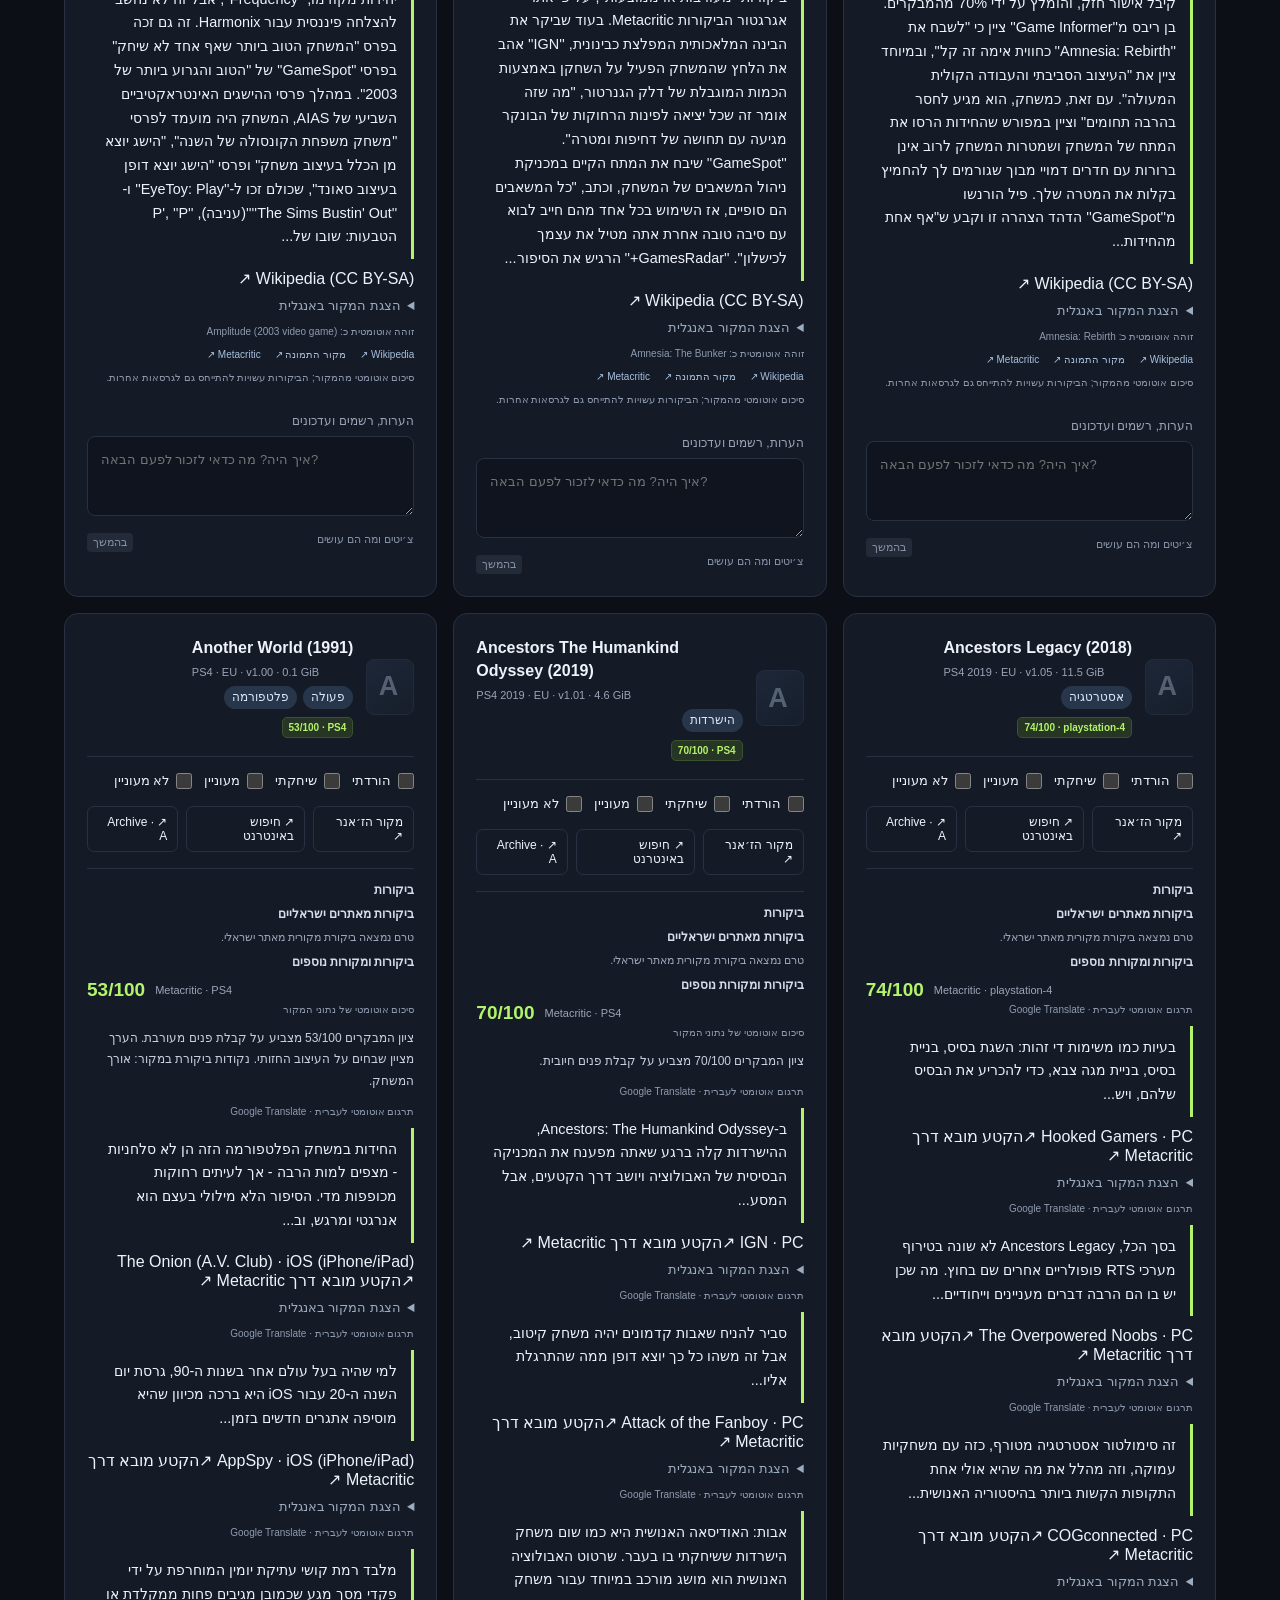
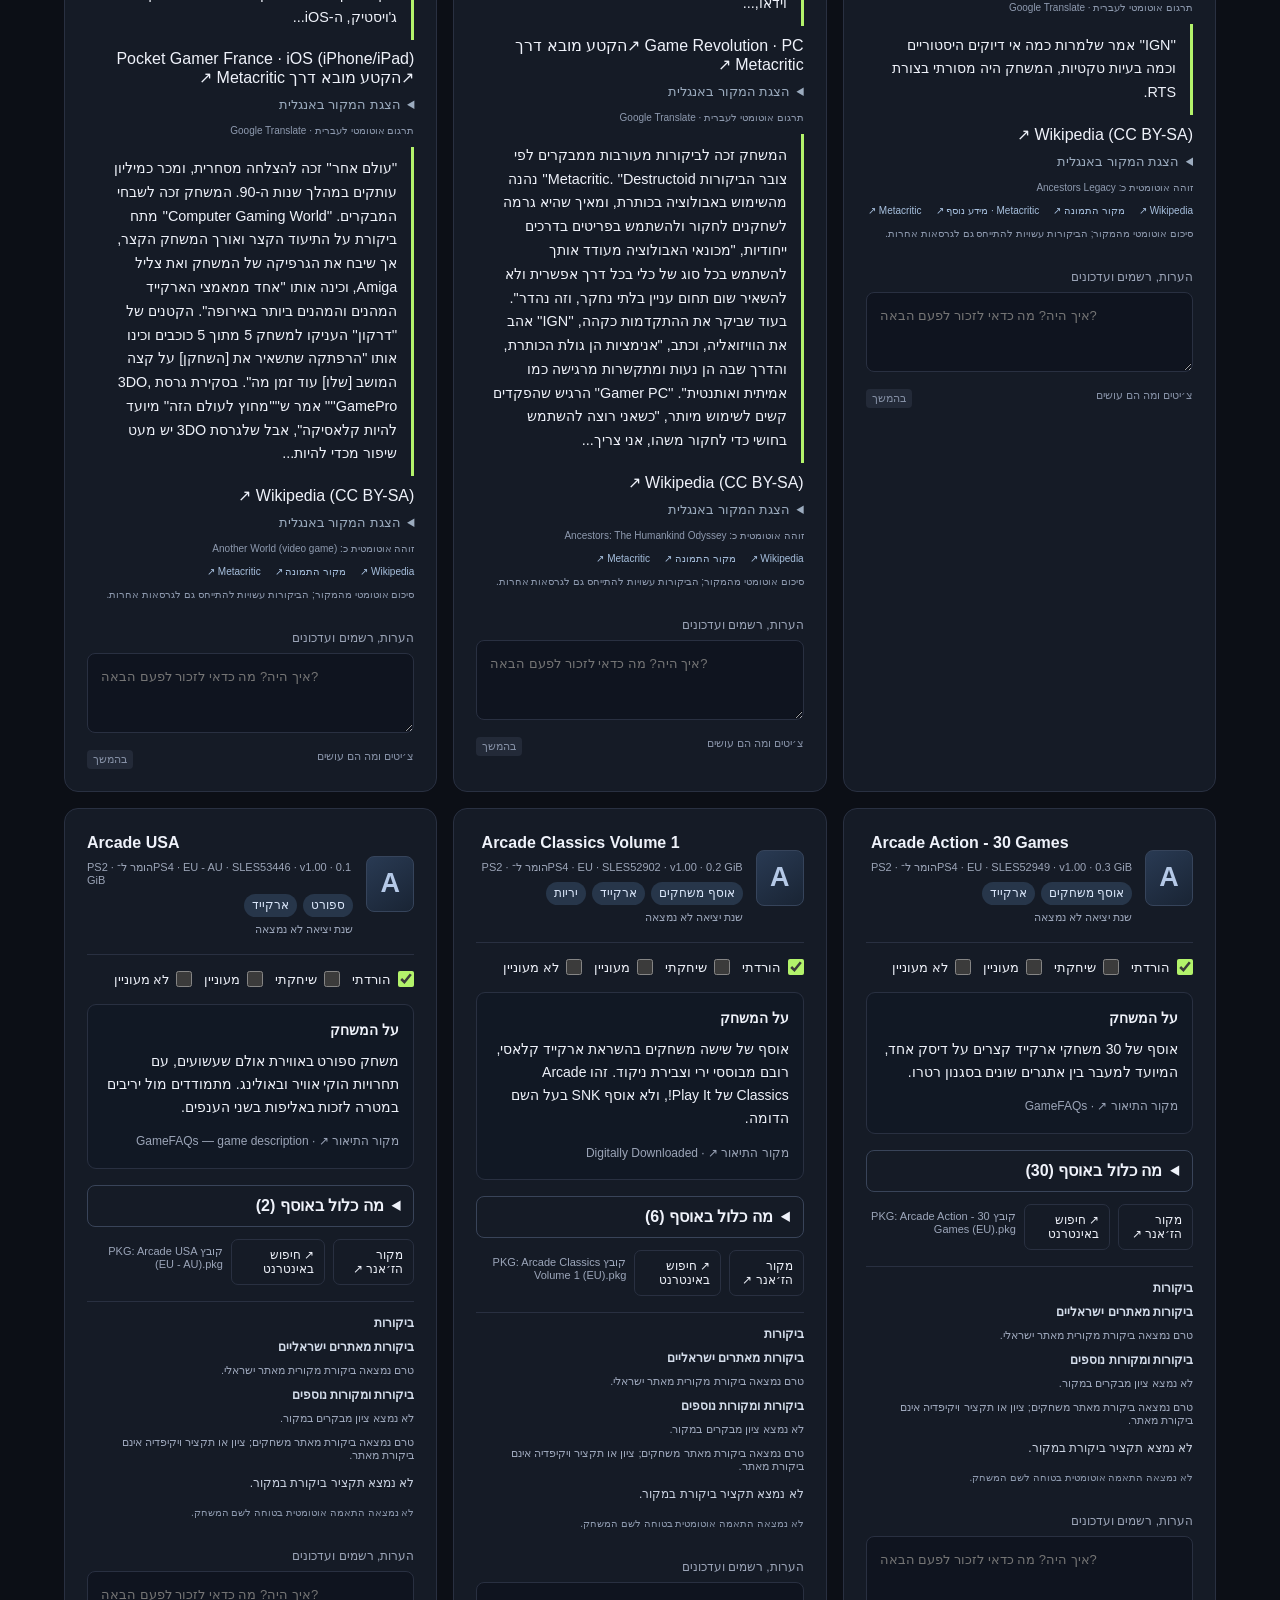
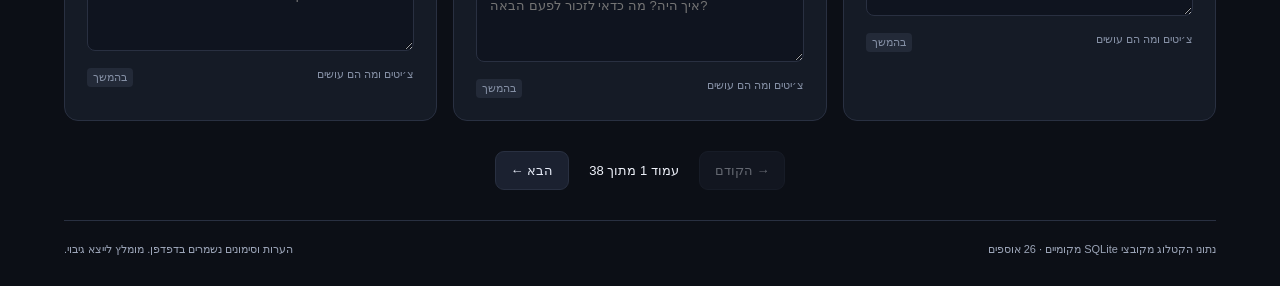
==== commit c8dc8ba0: "Add collection contents, Smurfs entry, and verified Rogue rebuild script" ====
--- a/index.html
+++ b/index.html
@@ -6,7 +6,7 @@
   <title>Gaming Catalog · ספריית המשחקים שלי</title>
   <link rel="stylesheet" href="styles.css">
   <script defer src="data/editorial-reviews.js"></script><script defer src="data/editorial-translations.js"></script>
-  <script defer src="data/catalog.js"></script><script defer src="data/ps2-games.js"></script><script defer src="data/metadata.js"></script><script defer src="data/genres.js"></script><script defer src="data/hebrew-reviews.js"></script><script defer src="data/review-translations.js"></script><script defer src="i18n.js"></script><script defer src="app.js"></script><script defer src="sync.js"></script>
+  <script defer src="data/catalog.js"></script><script defer src="data/ps2-games.js"></script><script defer src="data/metadata.js"></script><script defer src="data/genres.js"></script><script defer src="data/hebrew-reviews.js"></script><script defer src="data/review-translations.js"></script><script defer src="data/manual-games.js"></script><script defer src="data/collections.js"></script><script defer src="i18n.js"></script><script defer src="app.js"></script><script defer src="sync.js"></script>
 </head>
 <body>
   <header><a class="brand" href="./"><span class="brand-icon">✚</span><span dir="ltr">PLAY / LOG</span></a><div class="header-tools"><span class="edition">הספרייה האישית שלי <b>PS4 / PS2</b></span><button id="language" type="button" aria-label="Switch to English">English</button></div></header>
--- a/styles.css
+++ b/styles.css
@@ -16,3 +16,18 @@
 .genre-tags{display:flex;flex-wrap:wrap;gap:6px;margin-top:8px;align-items:center}.genre-tag{font-size:.75rem;line-height:1.4;padding:3px 8px;border-radius:12px;background:#27364a;color:#dbe7fa}.genre-source{font-size:.7rem;color:#9cacbf}.row-toggle .genre-source{pointer-events:auto}
 
 .source-review[dir=rtl]{text-align:right}.original-review{margin-block:10px}.original-review summary{cursor:pointer;color:#9cacbf;font-size:.8rem}
+.game-description{margin:16px 0;padding:14px;border:1px solid var(--line);border-radius:9px;background:#111824;line-height:1.65}.game-description h4{margin:0 0 8px;font-size:14px}.game-description p{margin:0 0 8px;font-size:14px}.game-description a{font-size:12px;color:var(--muted)}
+/* Compact collapsed rows; metadata remains available when expanded. */
+.game-row .row-heading{gap:12px;padding:0 14px;min-height:48px}
+.game-row .row-toggle{padding:10px 0;gap:10px}
+.game-row h3{margin:0;font-size:14px;line-height:22px;white-space:nowrap;overflow:hidden;text-overflow:ellipsis}
+.game-row .monogram,.game-row .monogram.cover{width:26px;height:32px;min-width:26px;flex-shrink:0;font-size:17px}
+.game-row .checks{flex-wrap:nowrap;gap:12px}
+.game-row .checks label{min-width:0;white-space:nowrap;font-size:12px}
+.row-extra-info{margin-bottom:16px}.row-extra-info h4{margin:0 0 8px;overflow-wrap:anywhere;direction:ltr;text-align:start}
+@media(max-width:650px){.game-row .row-heading{padding:0 10px 8px;gap:8px}.game-row .checks{flex-basis:100%;justify-content:space-between;gap:6px}.game-row .checks label{font-size:11px}.game-row .row-toggle{padding:8px 0}}
+/* Collection names remain inside the expanded details; collapsed rows stay compact. */
+.collection-contents { margin-block: .75rem; padding: .65rem .8rem; border: 1px solid var(--border, #394459); border-radius: 8px; }
+.collection-contents summary { cursor: pointer; font-weight: 600; }
+.included-games { columns: 2 240px; padding-inline-start: 1.4rem; }
+.included-games li { break-inside: avoid; text-align: start; padding-block: .15rem; overflow-wrap: anywhere; }
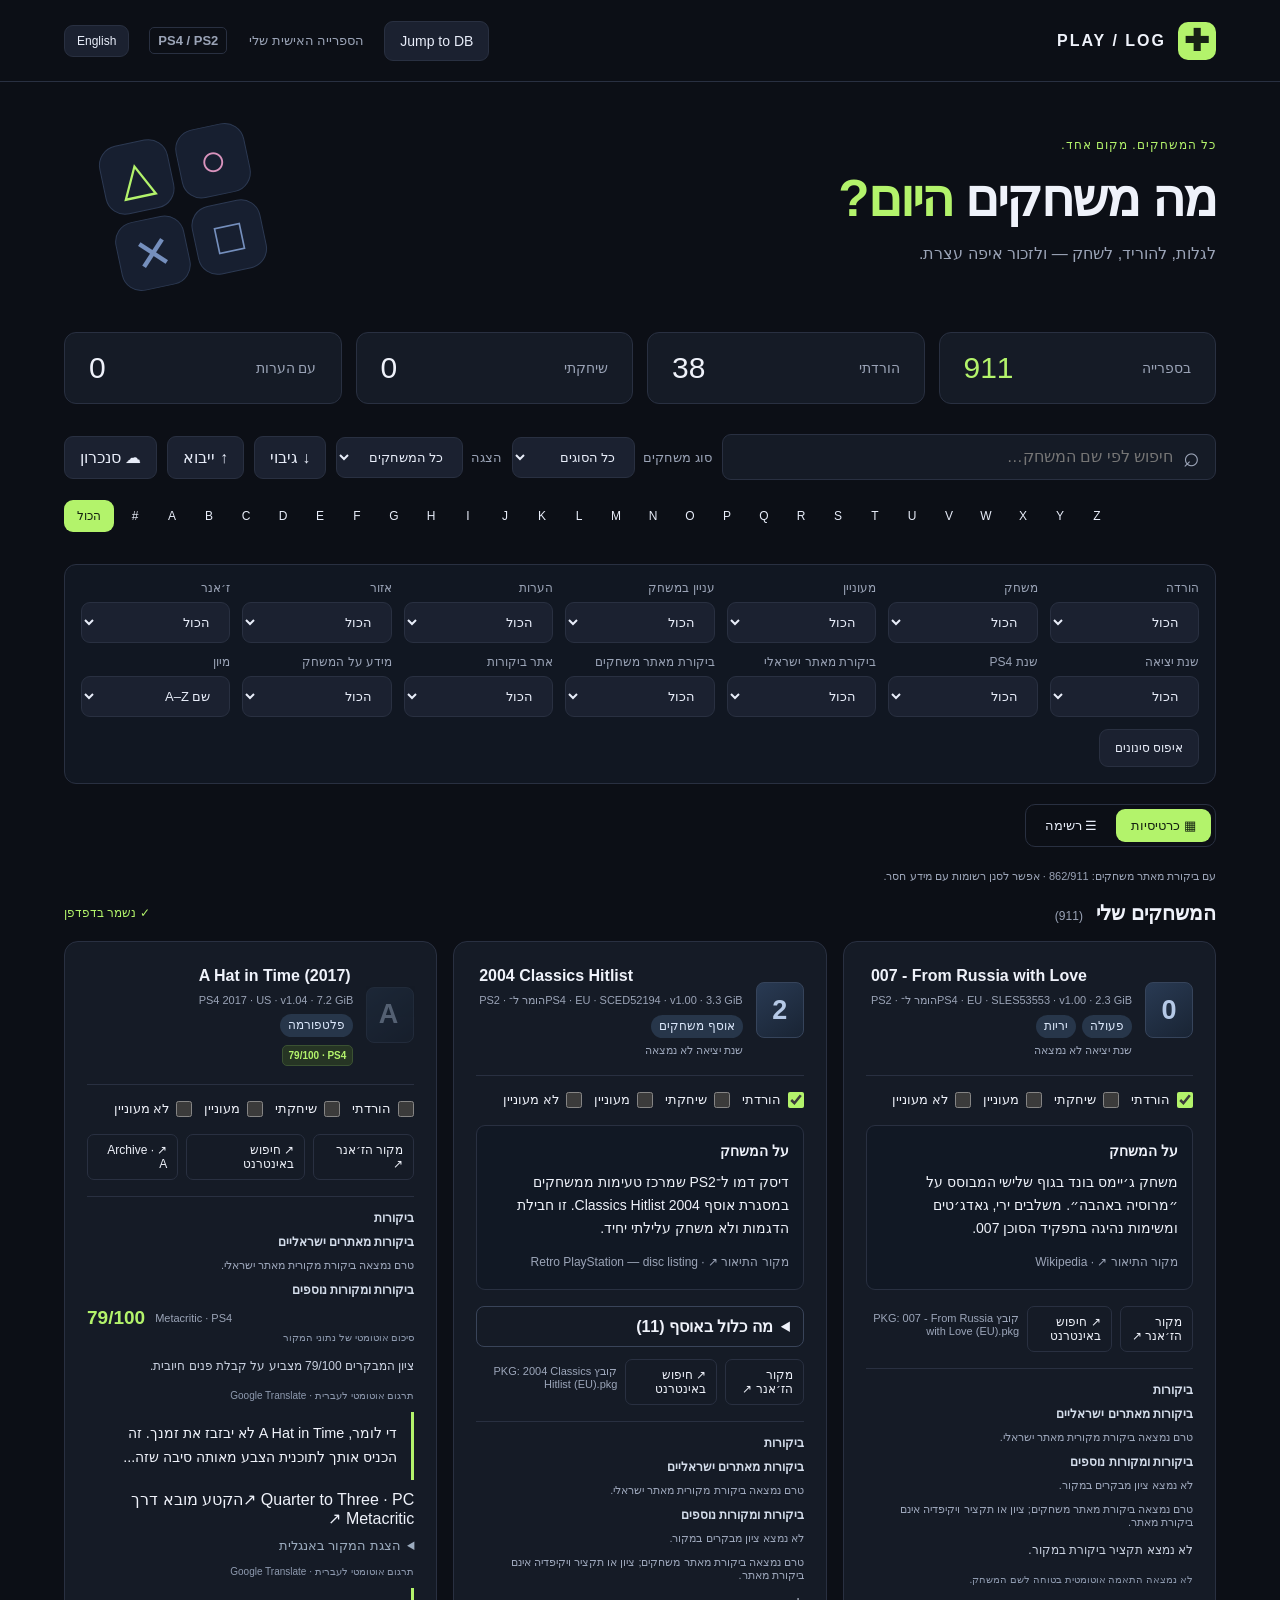
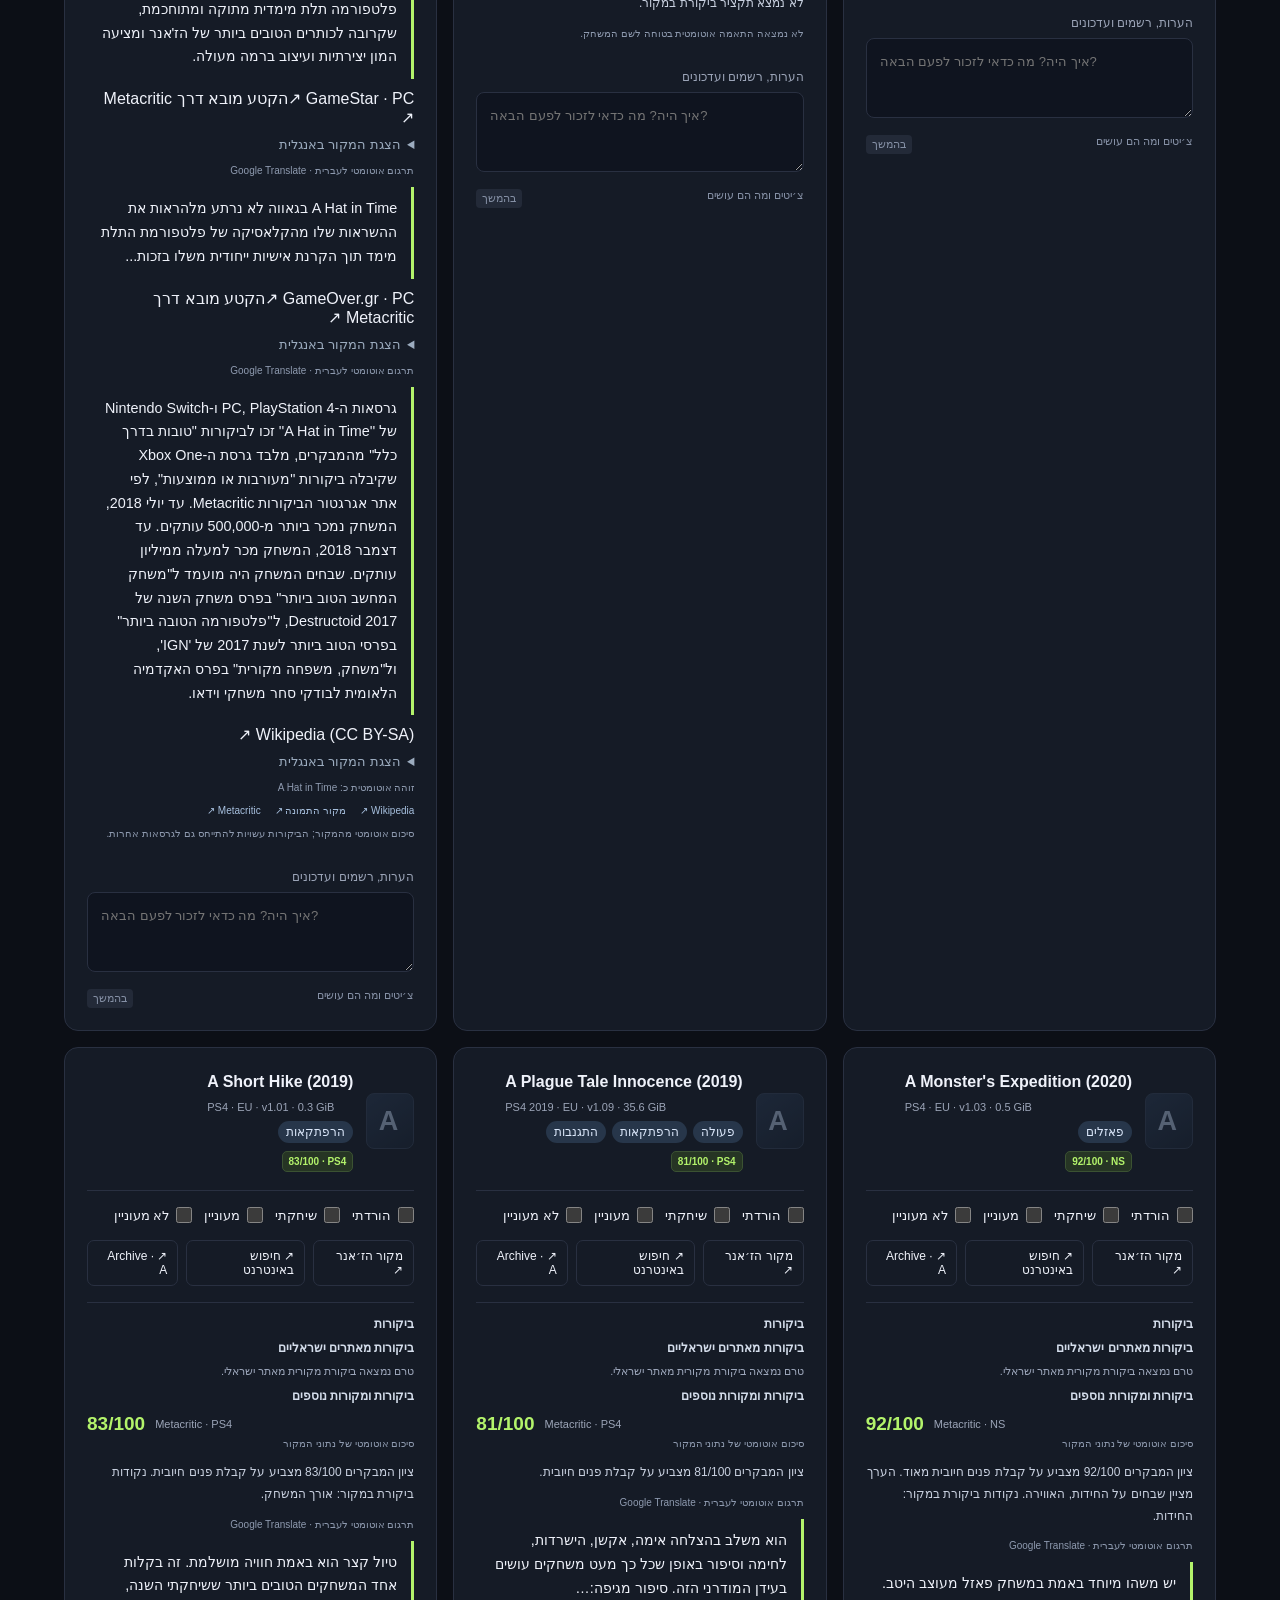
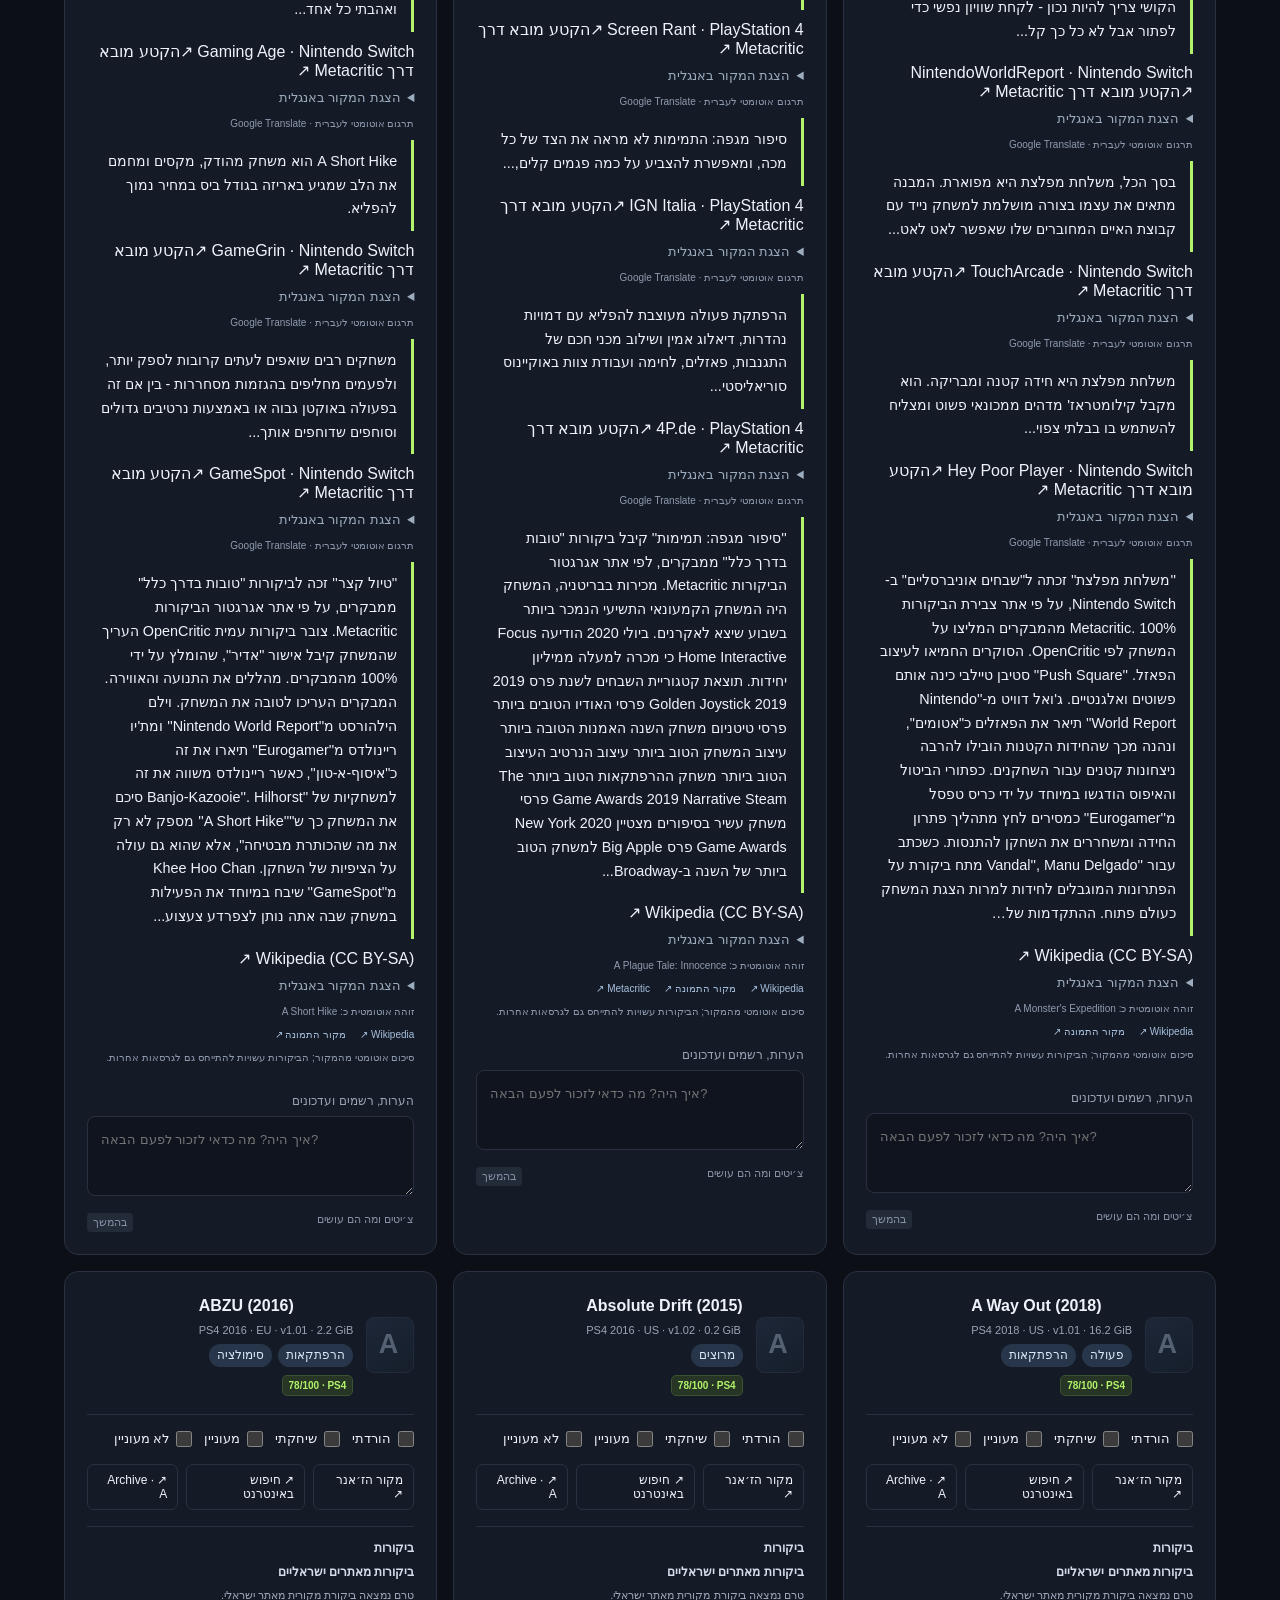
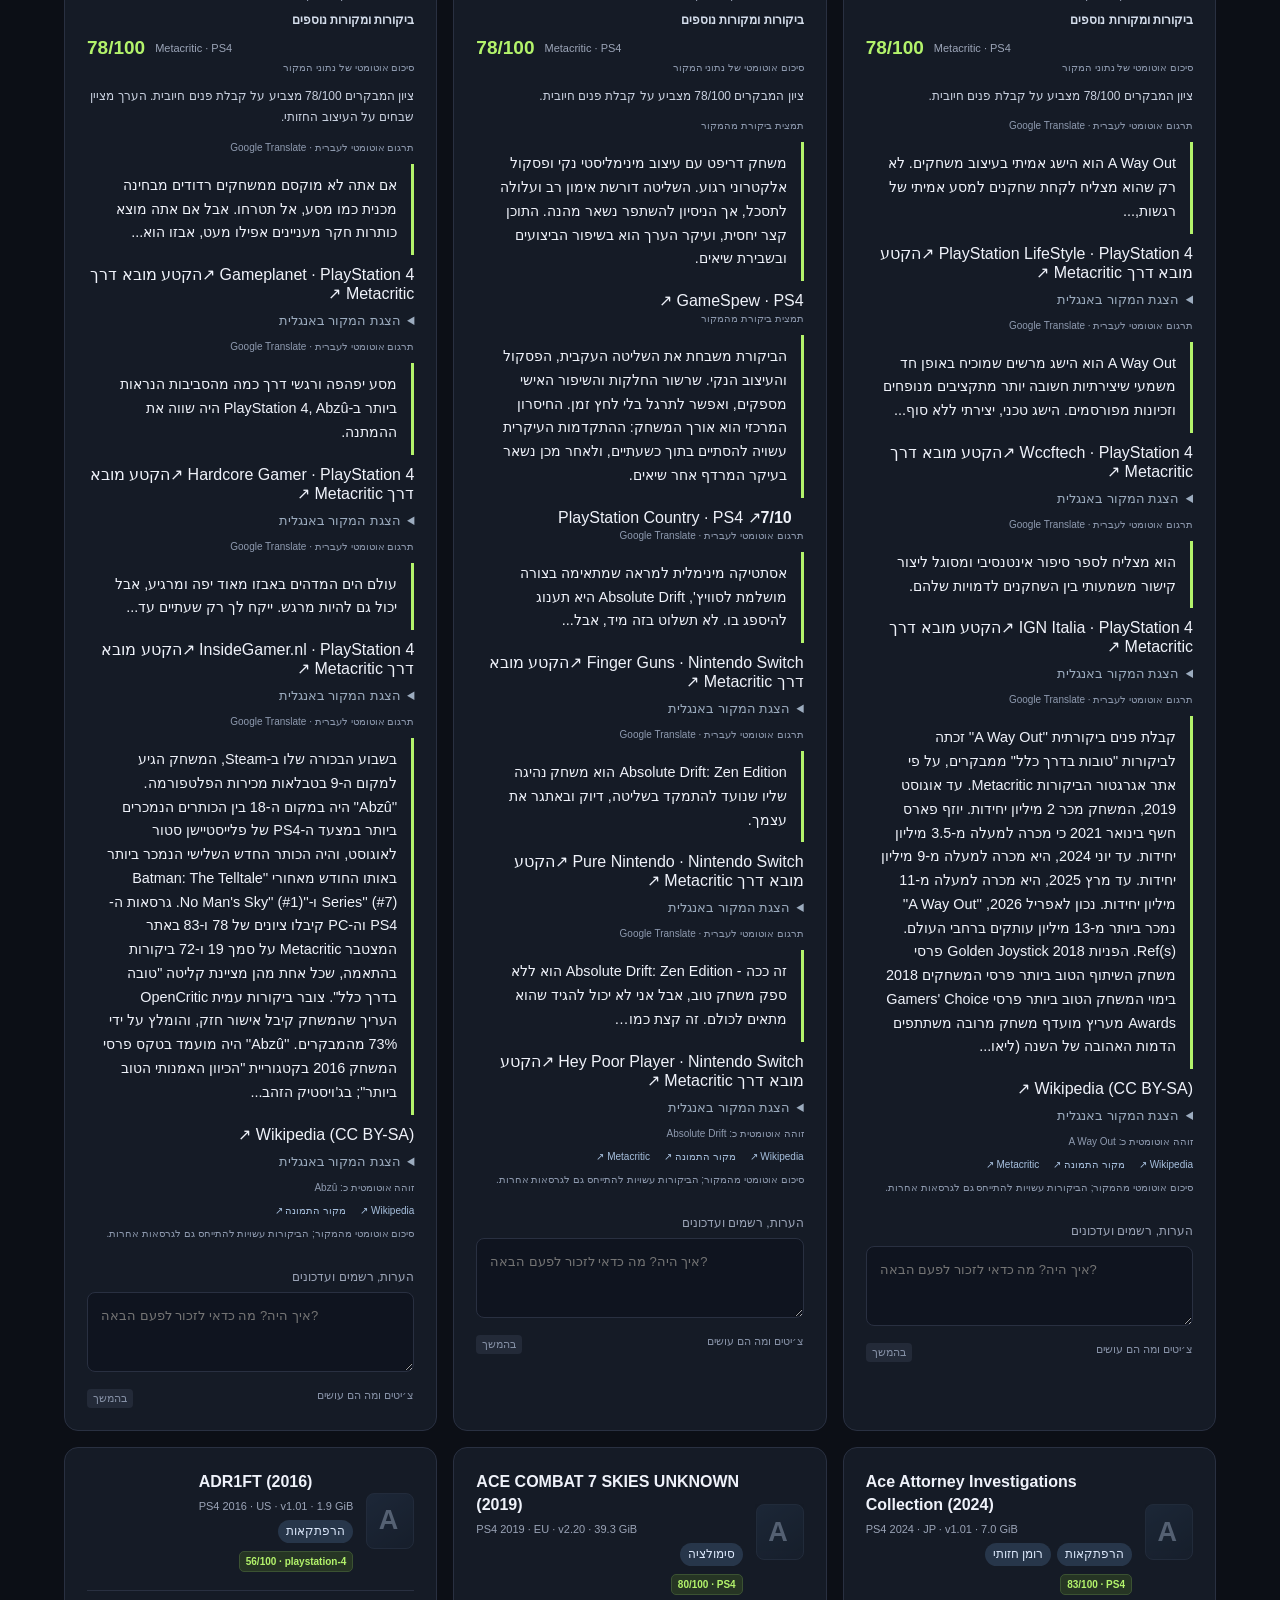
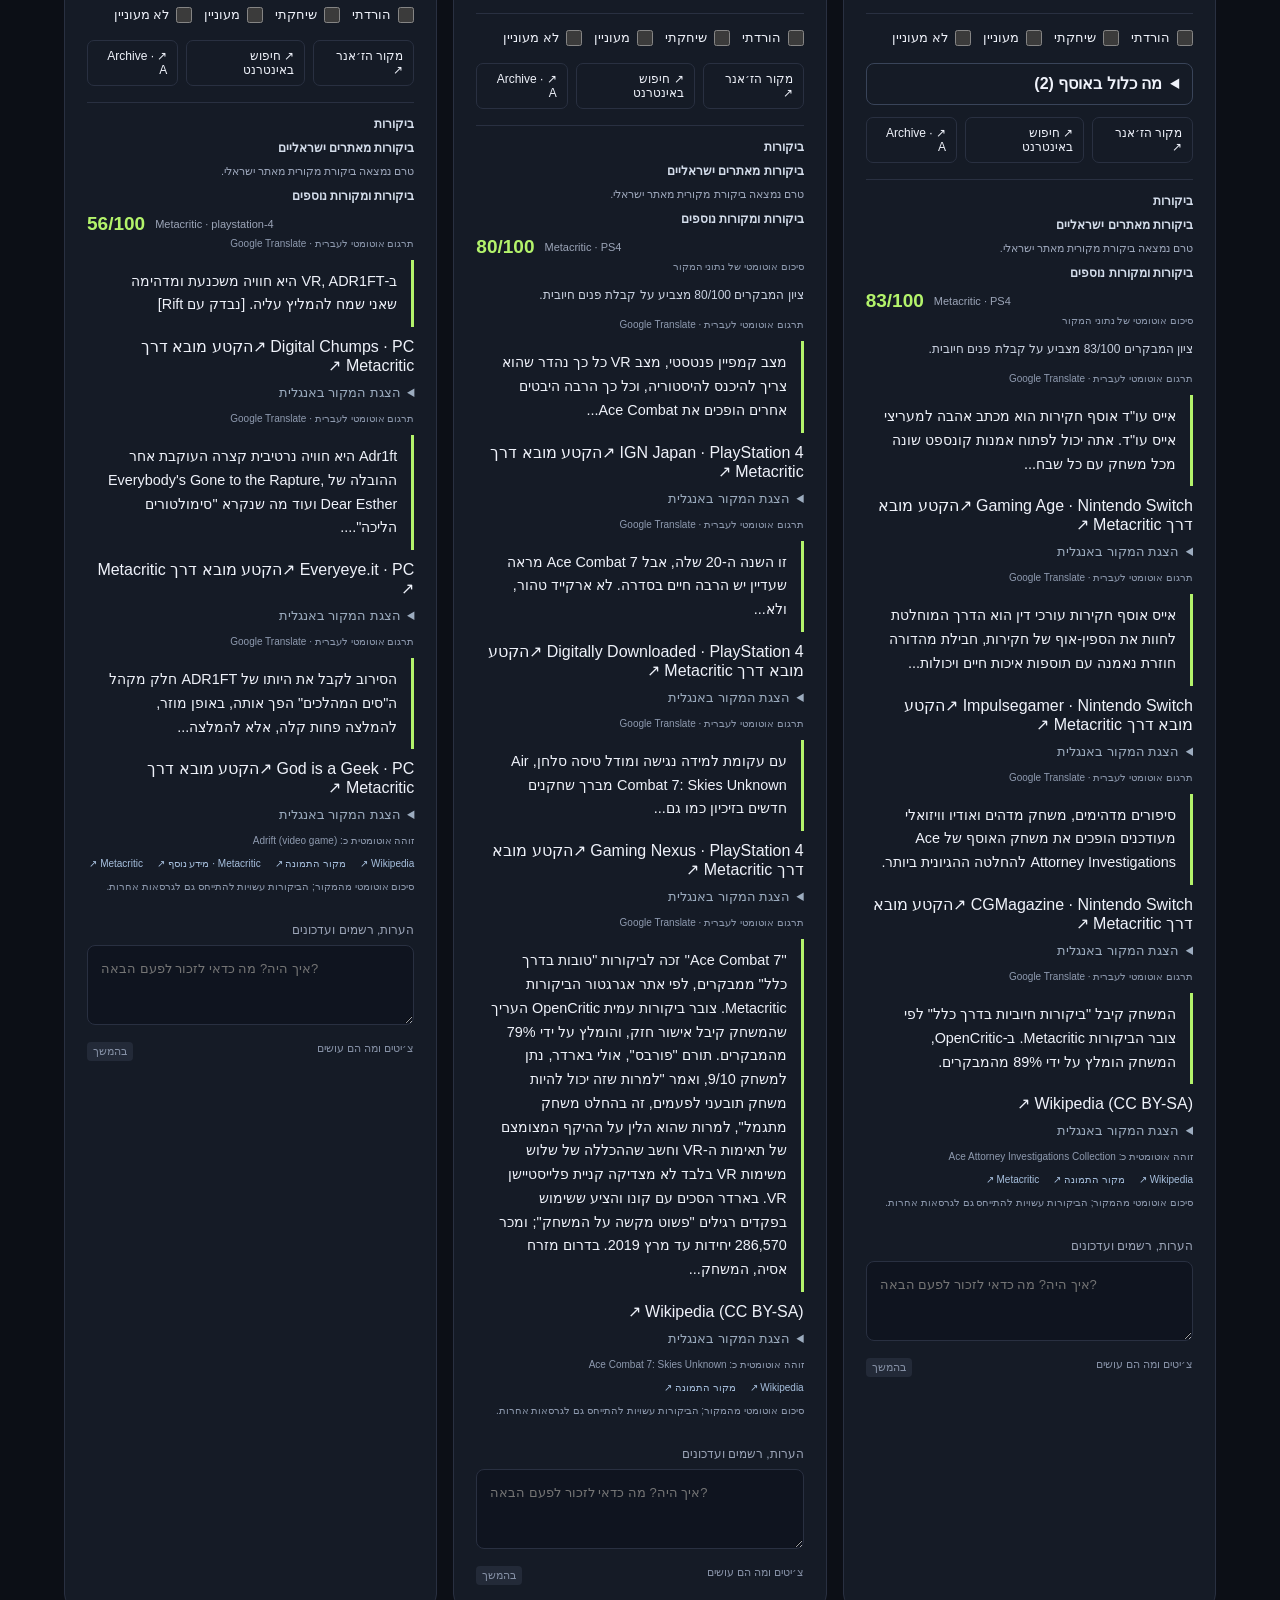
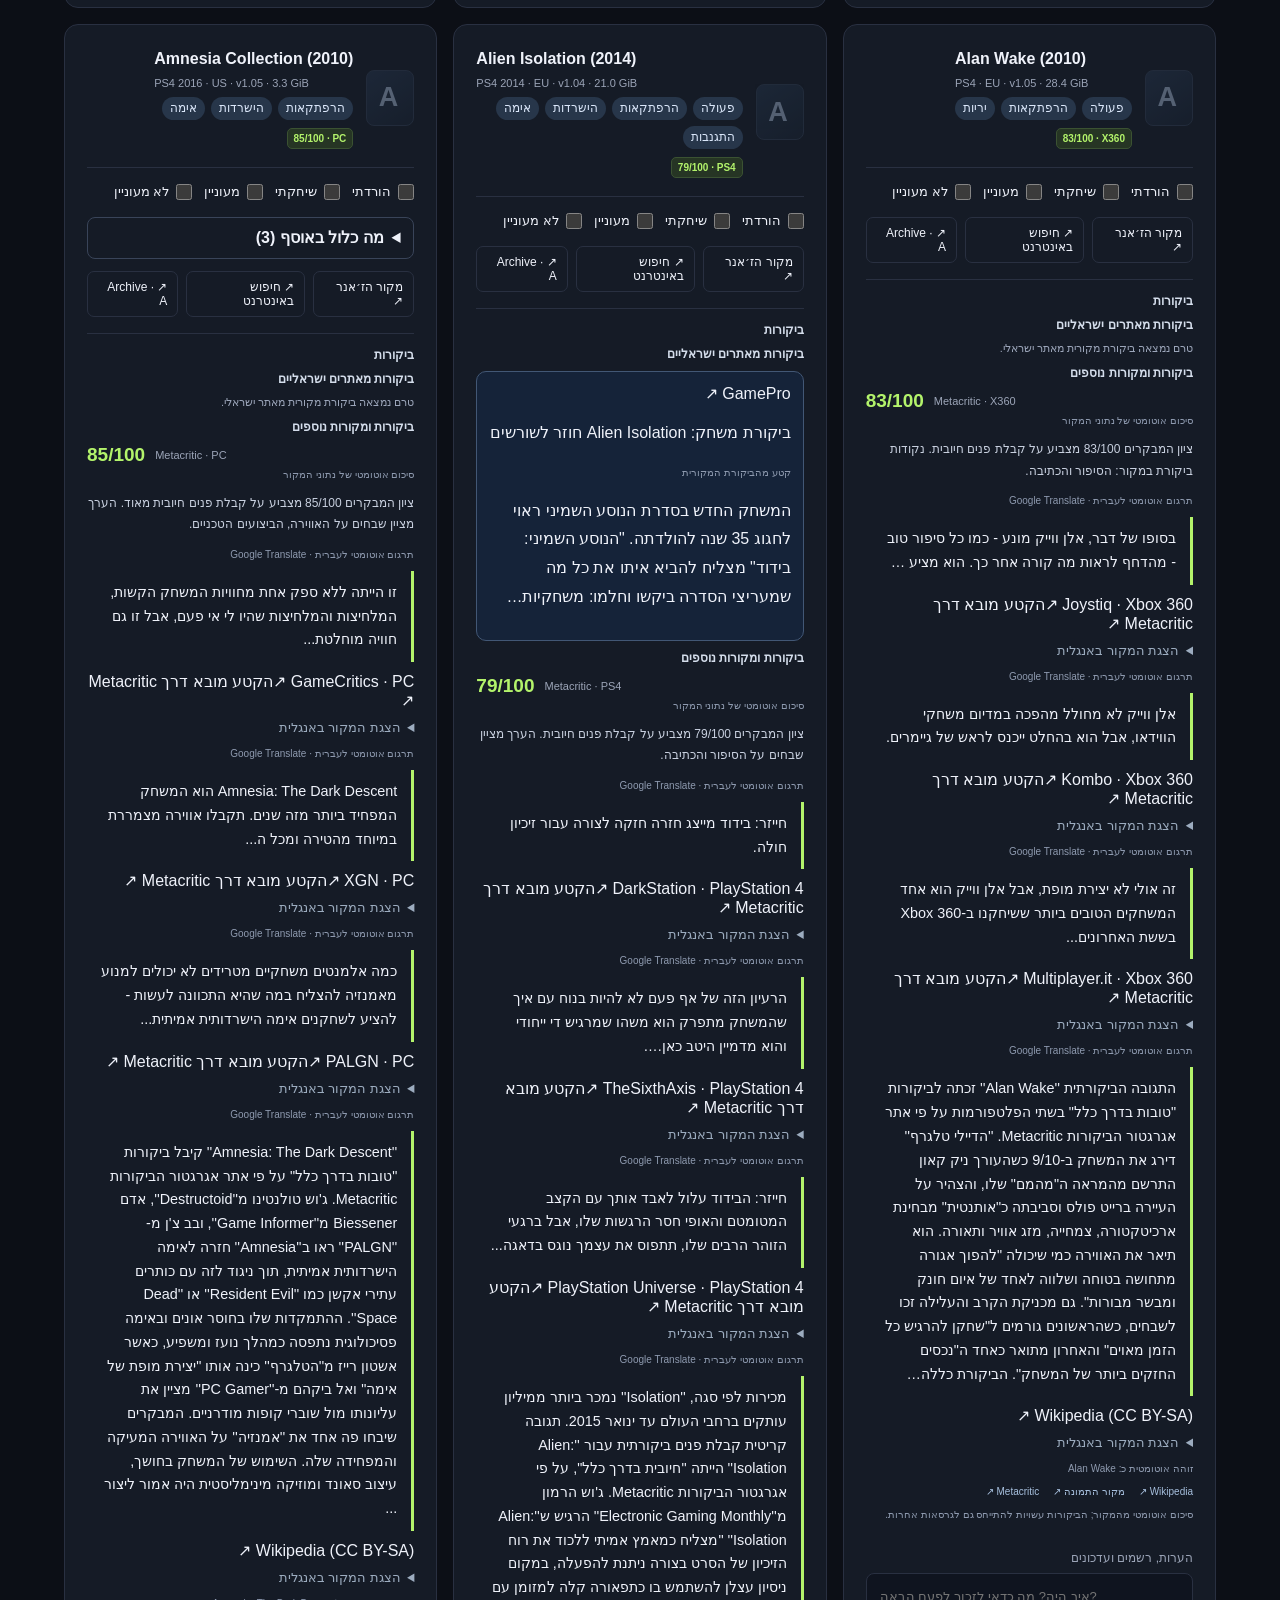
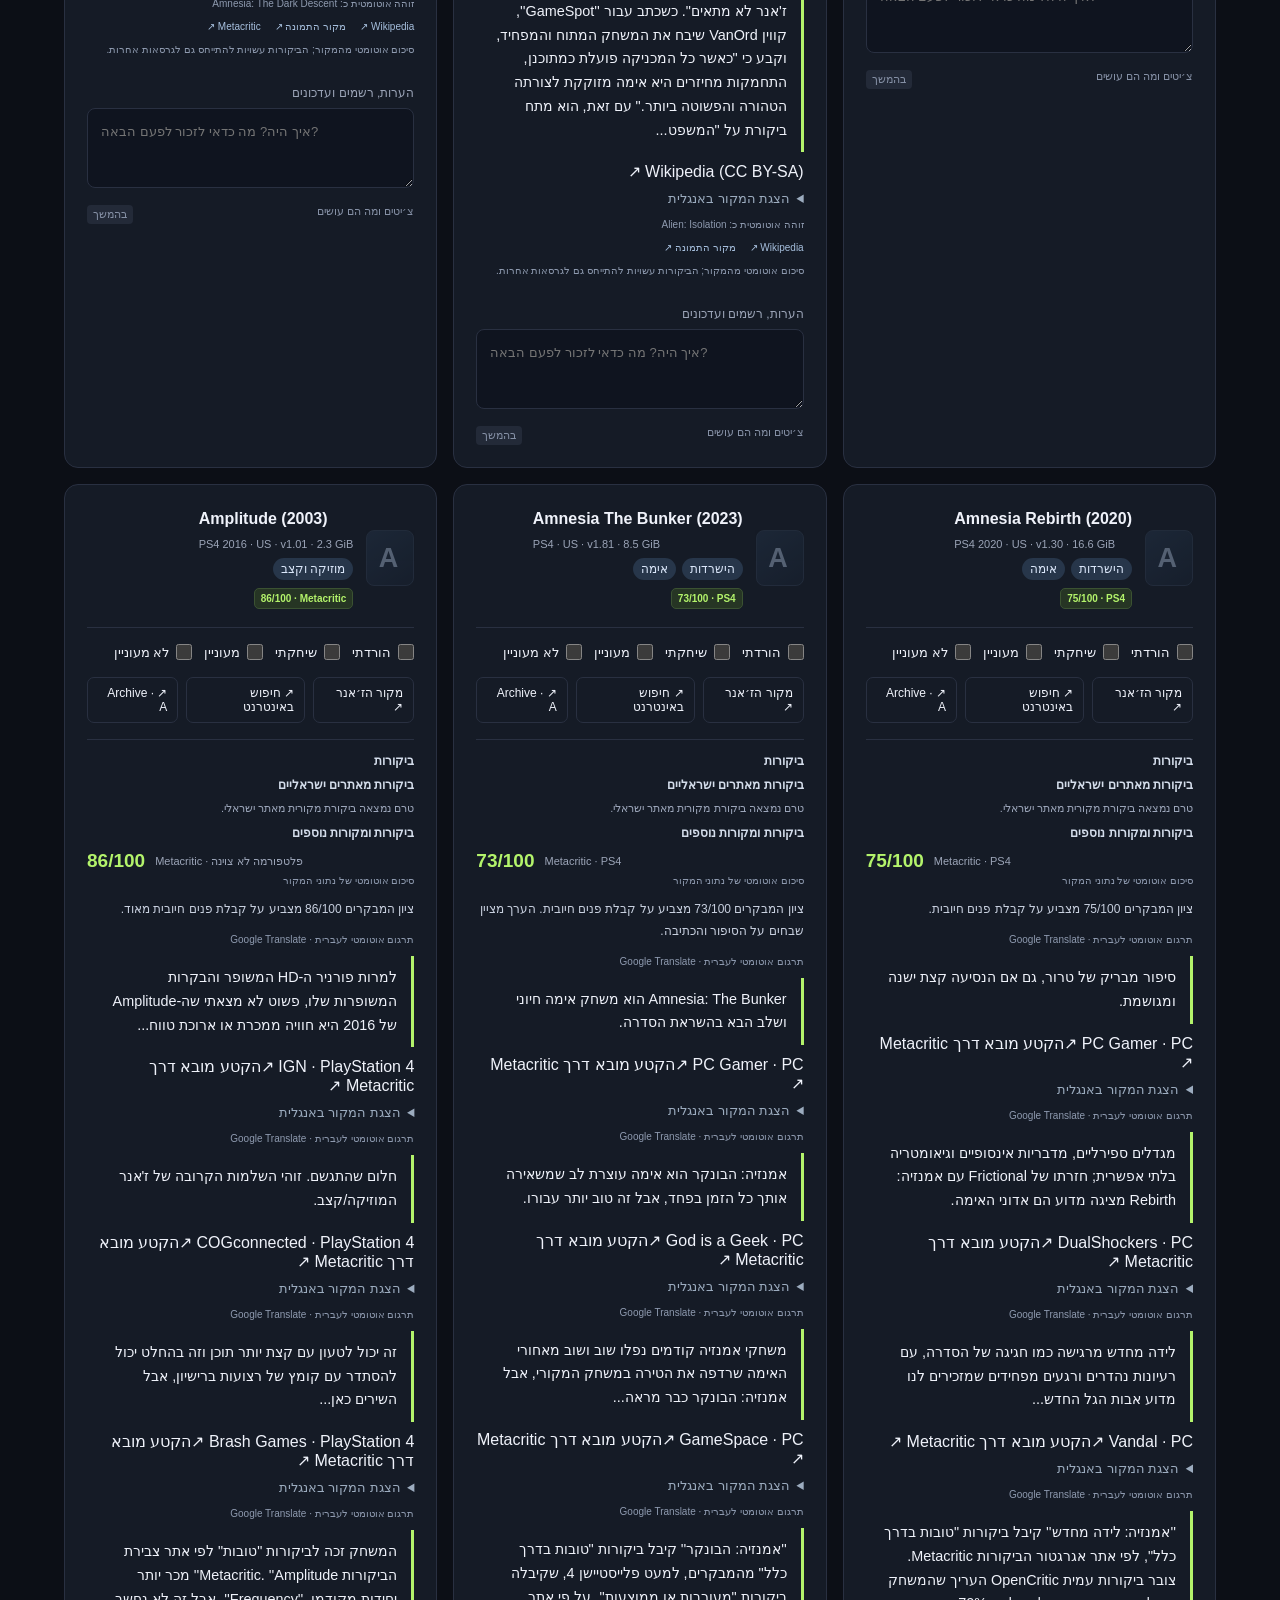
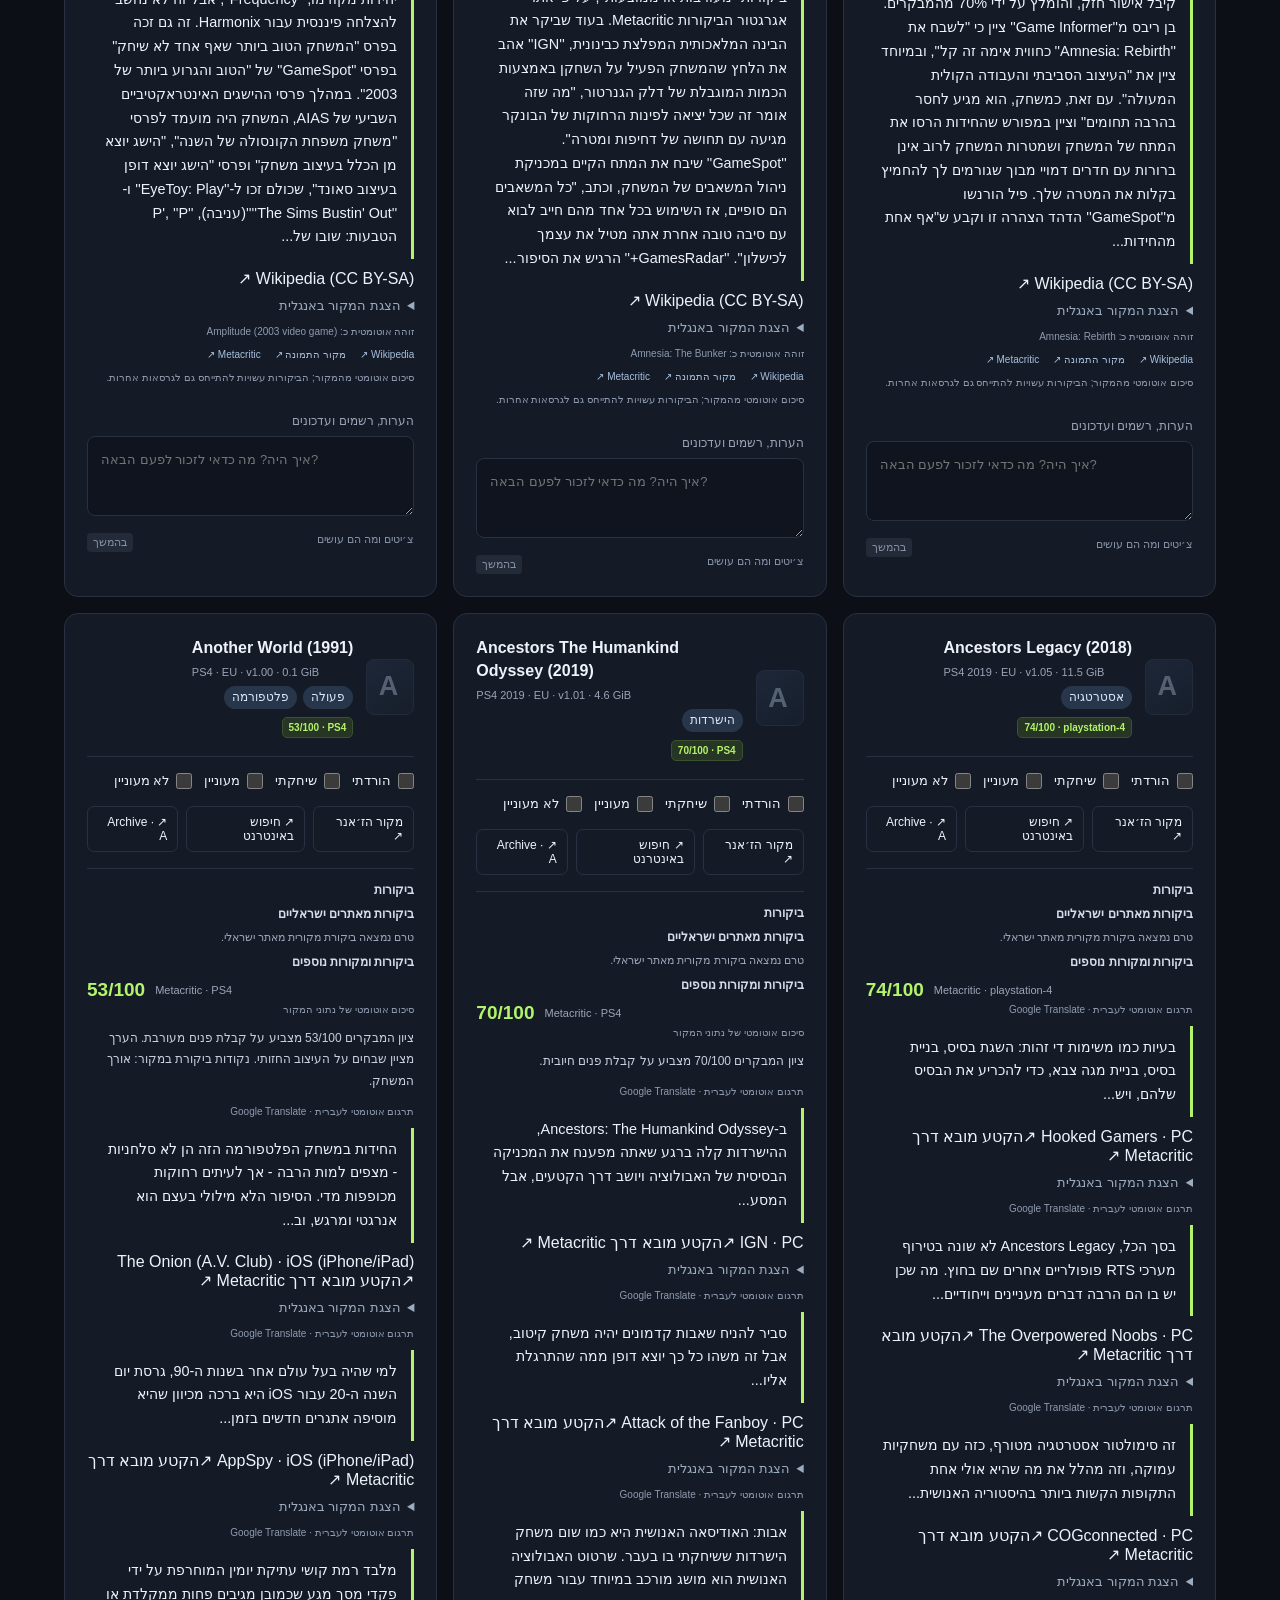
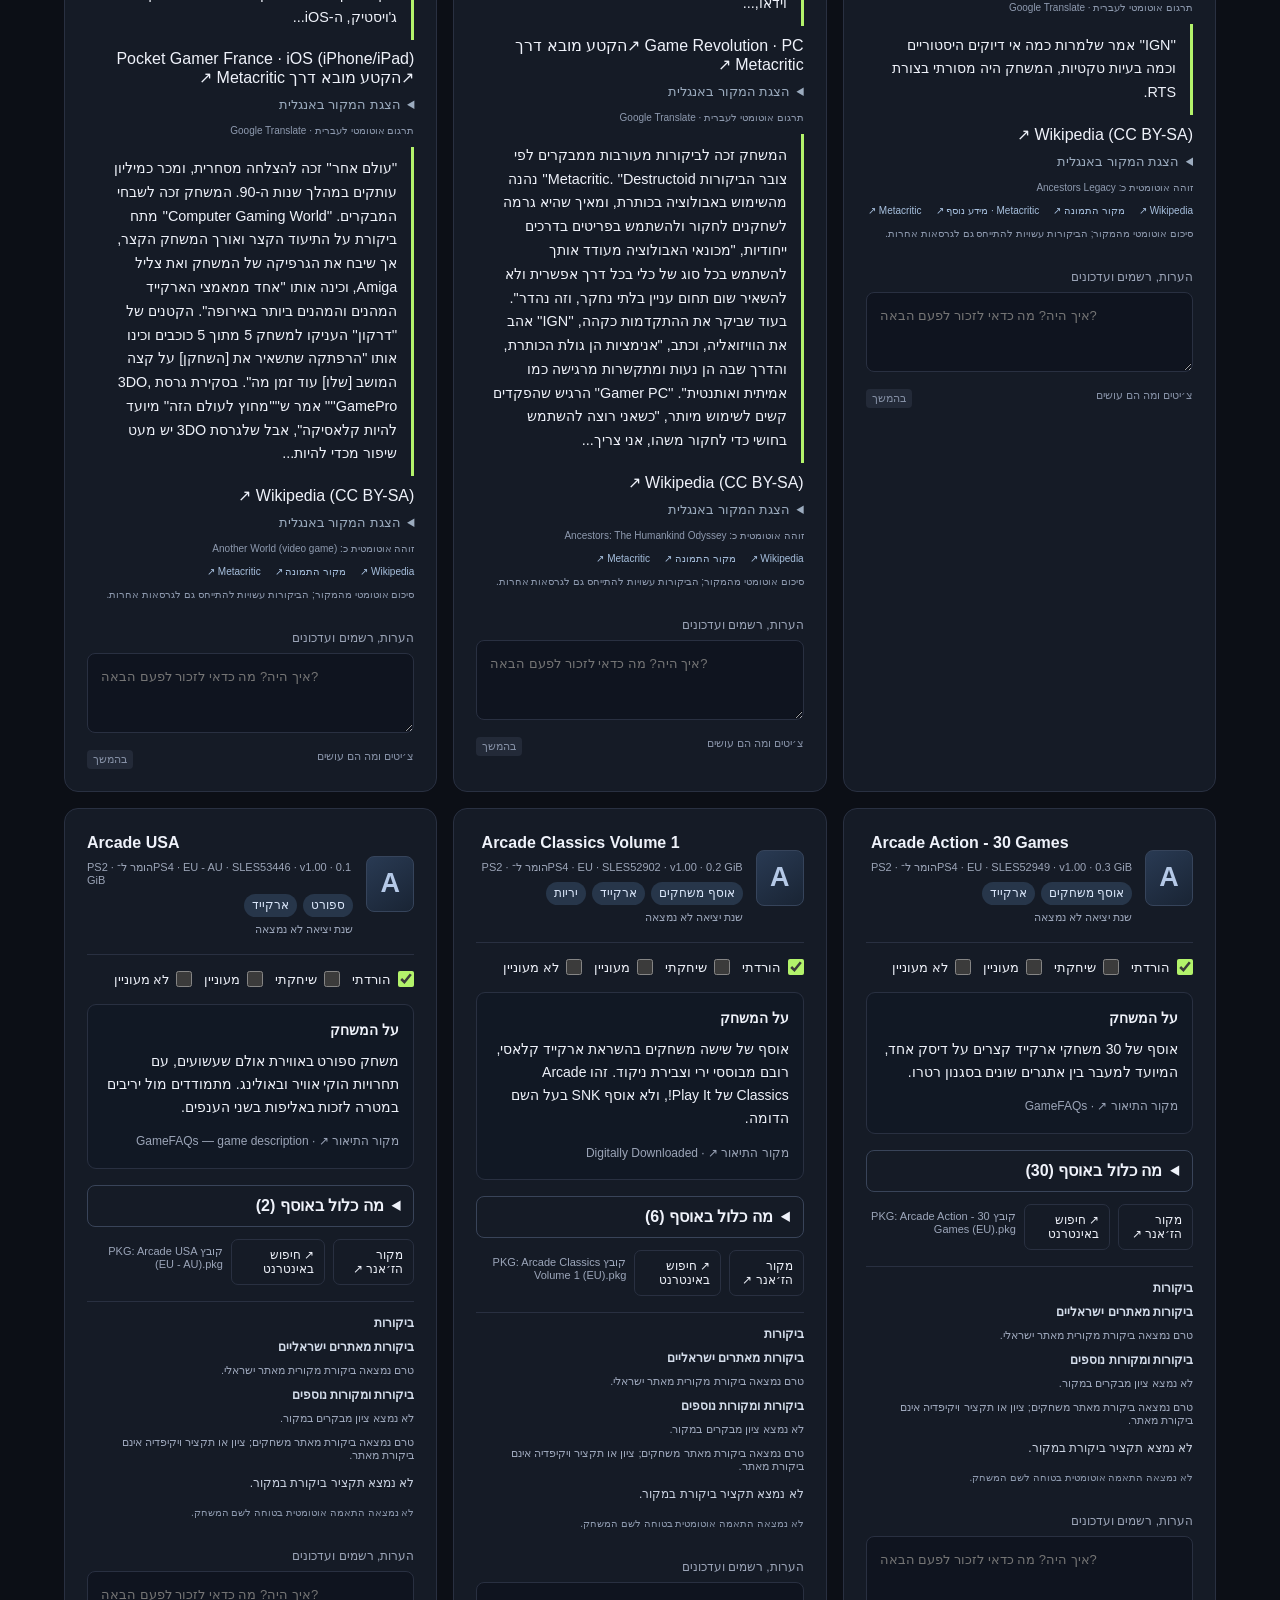
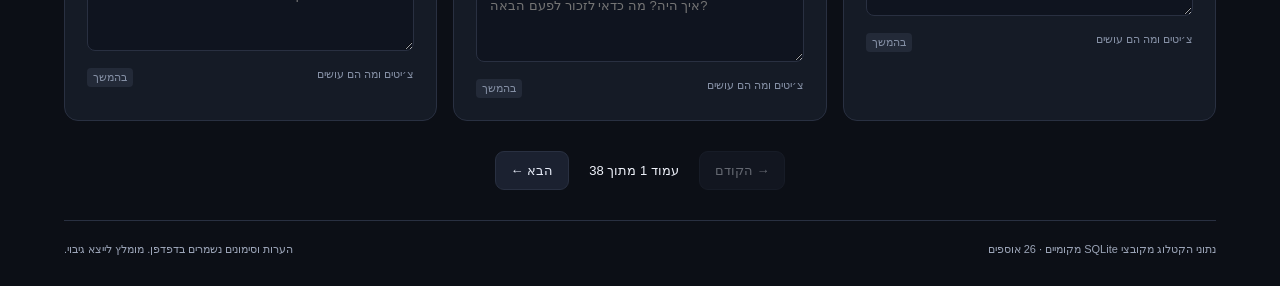
==== commit 188c45d1: "Embed PS4 games database with reciprocal portal navigation" ====
--- a/index.html
+++ b/index.html
@@ -9,7 +9,7 @@
   <script defer src="data/catalog.js"></script><script defer src="data/ps2-games.js"></script><script defer src="data/metadata.js"></script><script defer src="data/genres.js"></script><script defer src="data/hebrew-reviews.js"></script><script defer src="data/review-translations.js"></script><script defer src="data/manual-games.js"></script><script defer src="data/collections.js"></script><script defer src="i18n.js"></script><script defer src="app.js"></script><script defer src="sync.js"></script>
 </head>
 <body>
-  <header><a class="brand" href="./"><span class="brand-icon">✚</span><span dir="ltr">PLAY / LOG</span></a><div class="header-tools"><span class="edition">הספרייה האישית שלי <b>PS4 / PS2</b></span><button id="language" type="button" aria-label="Switch to English">English</button></div></header>
+  <header><a class="brand" href="./"><span class="brand-icon">✚</span><span dir="ltr">PLAY / LOG</span></a><div class="header-tools"><a class="db-jump" href="db/index.html" dir="ltr">Jump to DB</a><span class="edition">הספרייה האישית שלי <b>PS4 / PS2</b></span><button id="language" type="button" aria-label="Switch to English">English</button></div></header>
   <main>
     <section class="hero"><div><span class="eyebrow">כל המשחקים. מקום אחד.</span><h1>מה משחקים <em>היום?</em></h1><p>לגלות, להוריד, לשחק — ולזכור איפה עצרת.</p></div><div class="hero-art" aria-hidden="true"><span>△</span><span>○</span><span>✕</span><span>□</span></div></section>
     <section class="stats" aria-label="סיכום הספרייה"><div><span>בספרייה</span><strong id="total">—</strong></div><div><span>הורדתי</span><strong id="downloadedCount">0</strong></div><div><span>שיחקתי</span><strong id="playedCount">0</strong></div><div><span>עם הערות</span><strong id="notesCount">0</strong></div></section>
--- a/styles.css
+++ b/styles.css
@@ -31,3 +31,8 @@
 .collection-contents summary { cursor: pointer; font-weight: 600; }
 .included-games { columns: 2 240px; padding-inline-start: 1.4rem; }
 .included-games li { break-inside: avoid; text-align: start; padding-block: .15rem; overflow-wrap: anywhere; }
+
+/* Portal/database navigation also fits narrow screens. */
+.db-jump{display:inline-block;white-space:nowrap;border:1px solid var(--line);border-radius:9px;padding:11px 15px;background:#1b2130;color:#e8edf9;font-size:14px}
+header{height:auto;min-height:82px;gap:12px;flex-wrap:wrap;padding-block:12px}
+.header-tools{flex-wrap:wrap}
